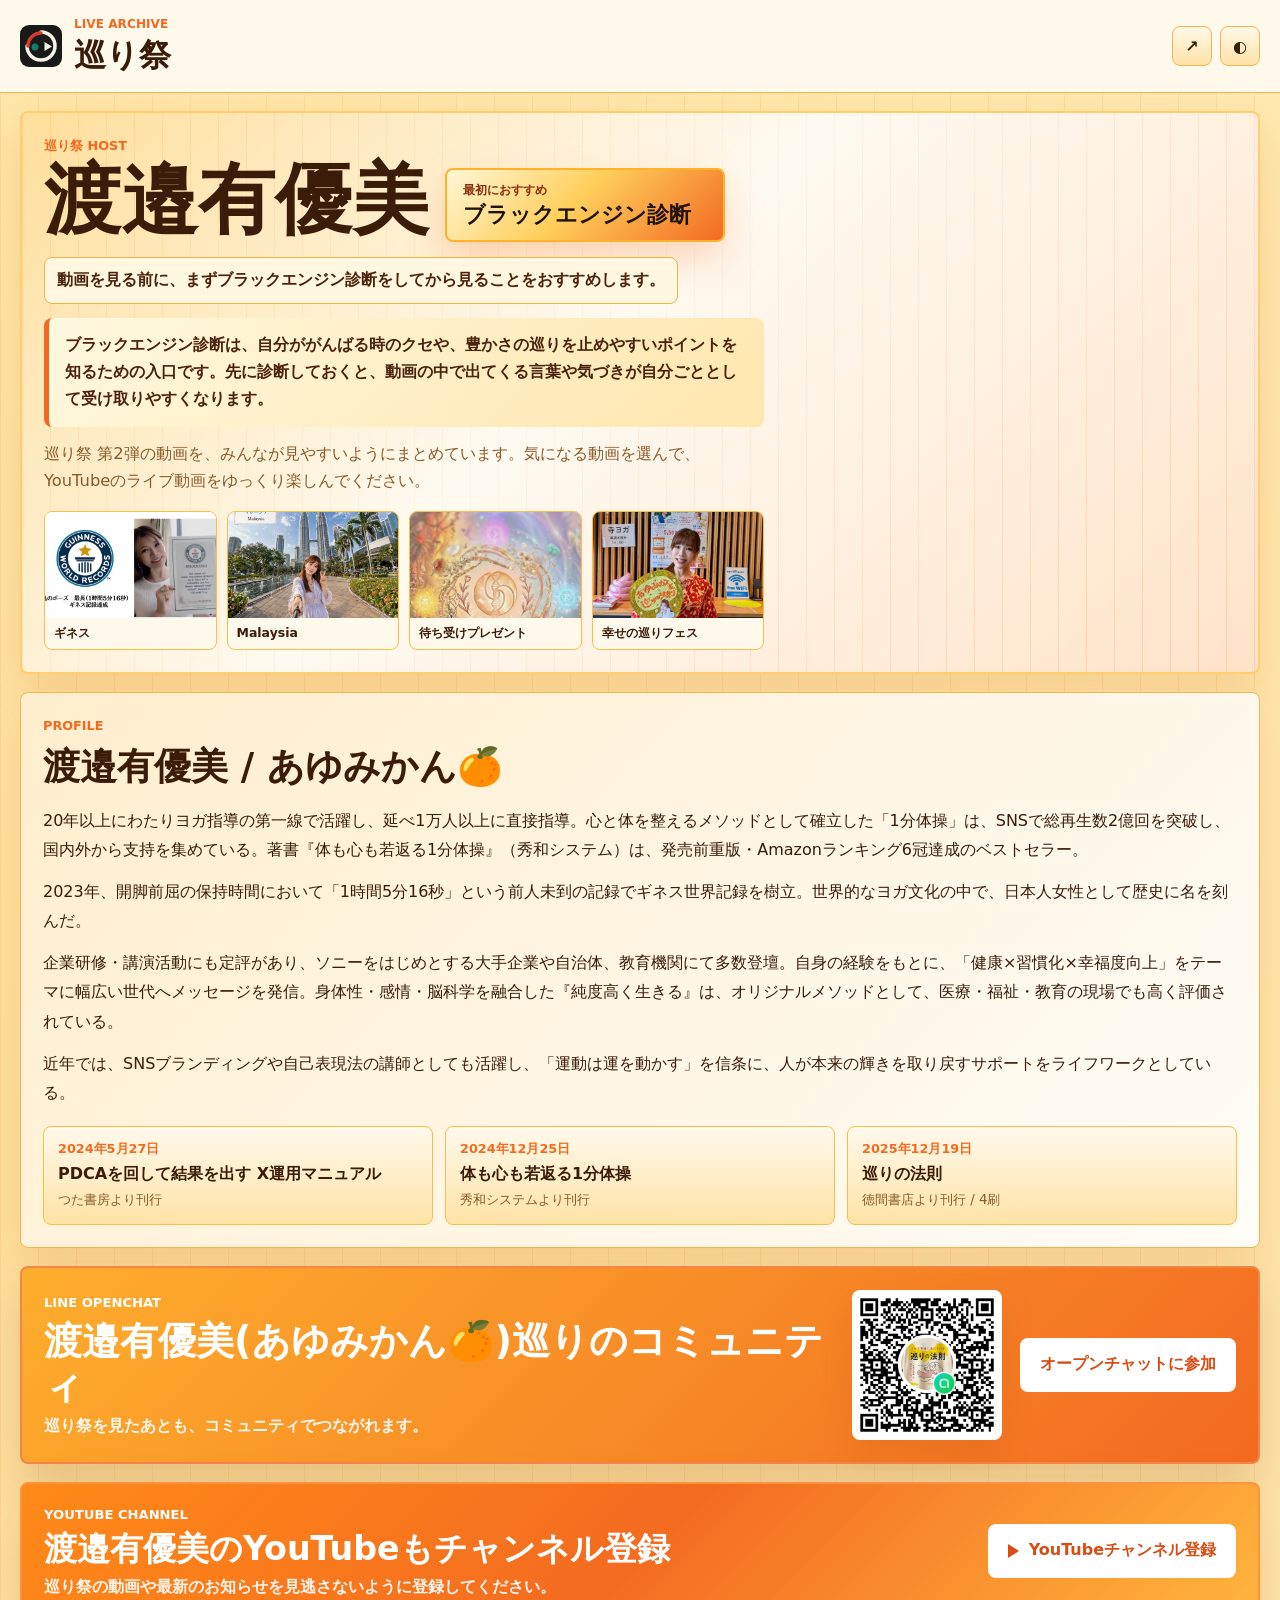
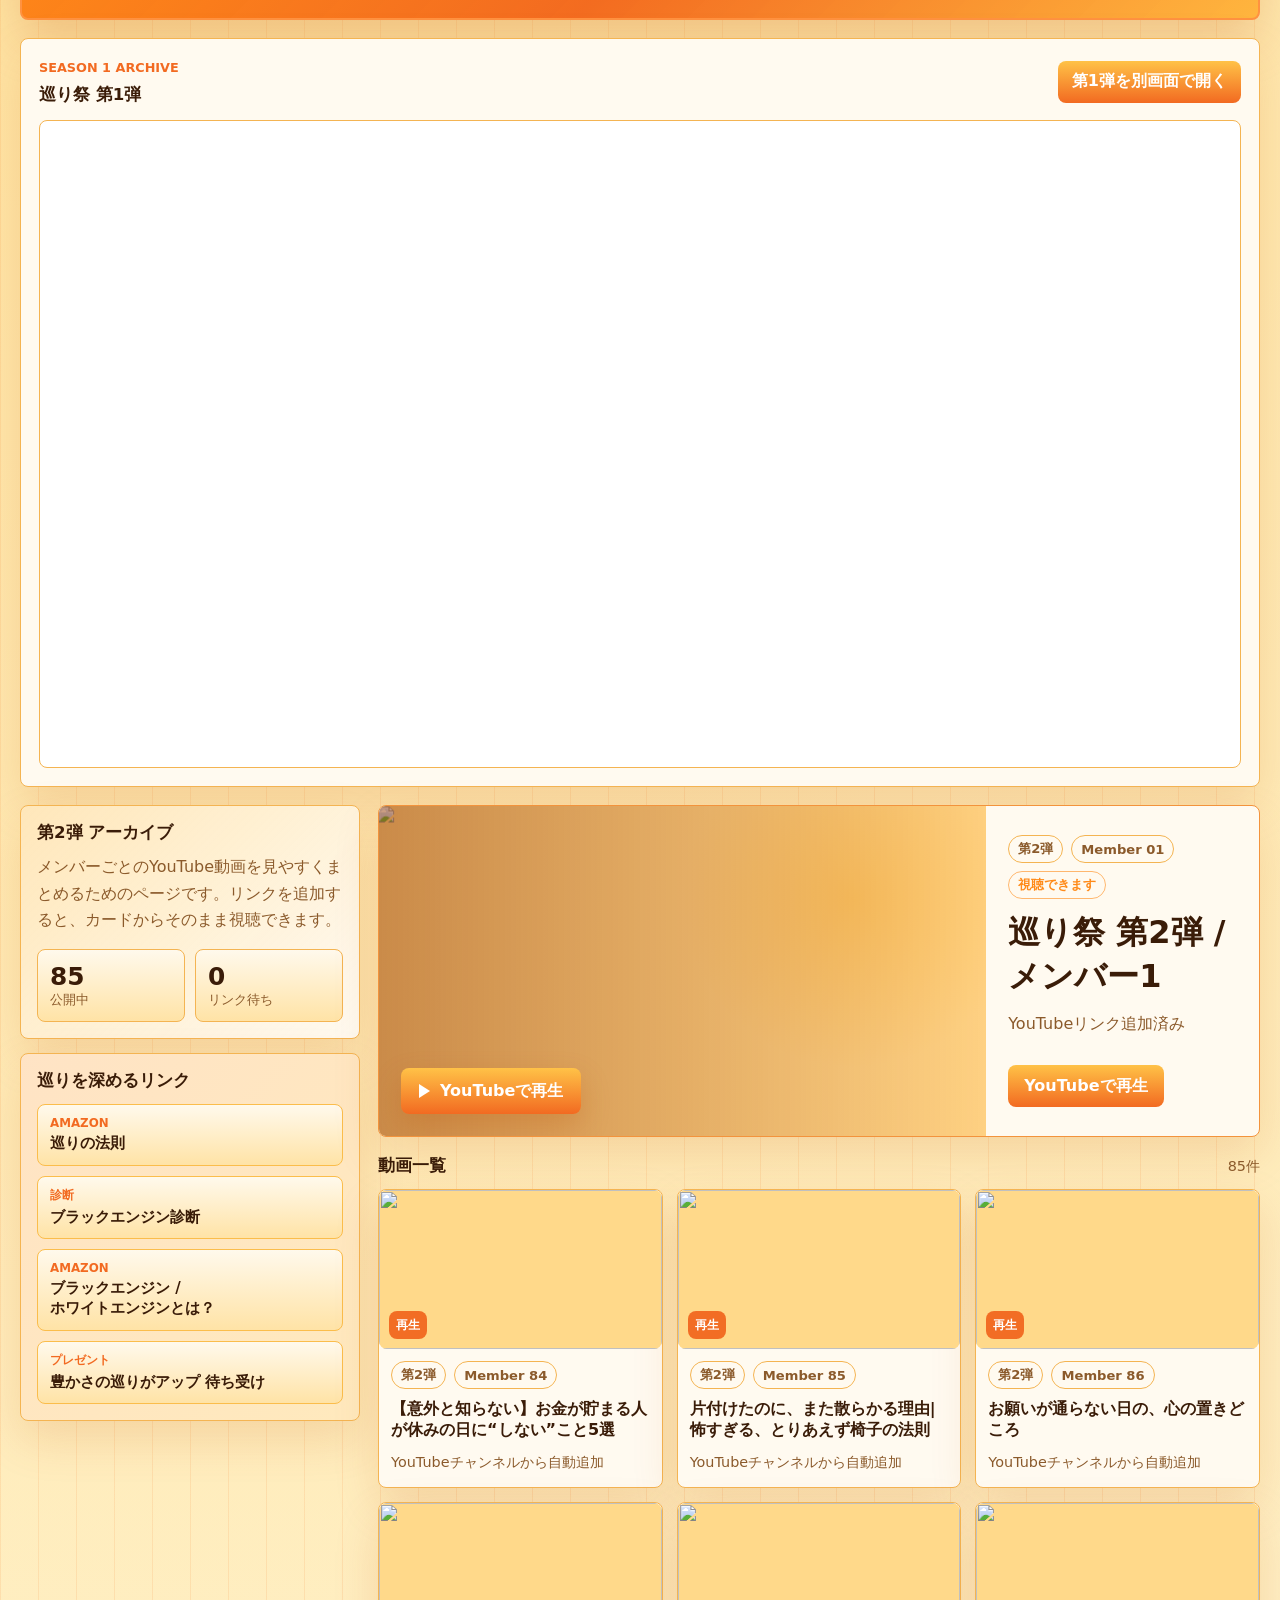
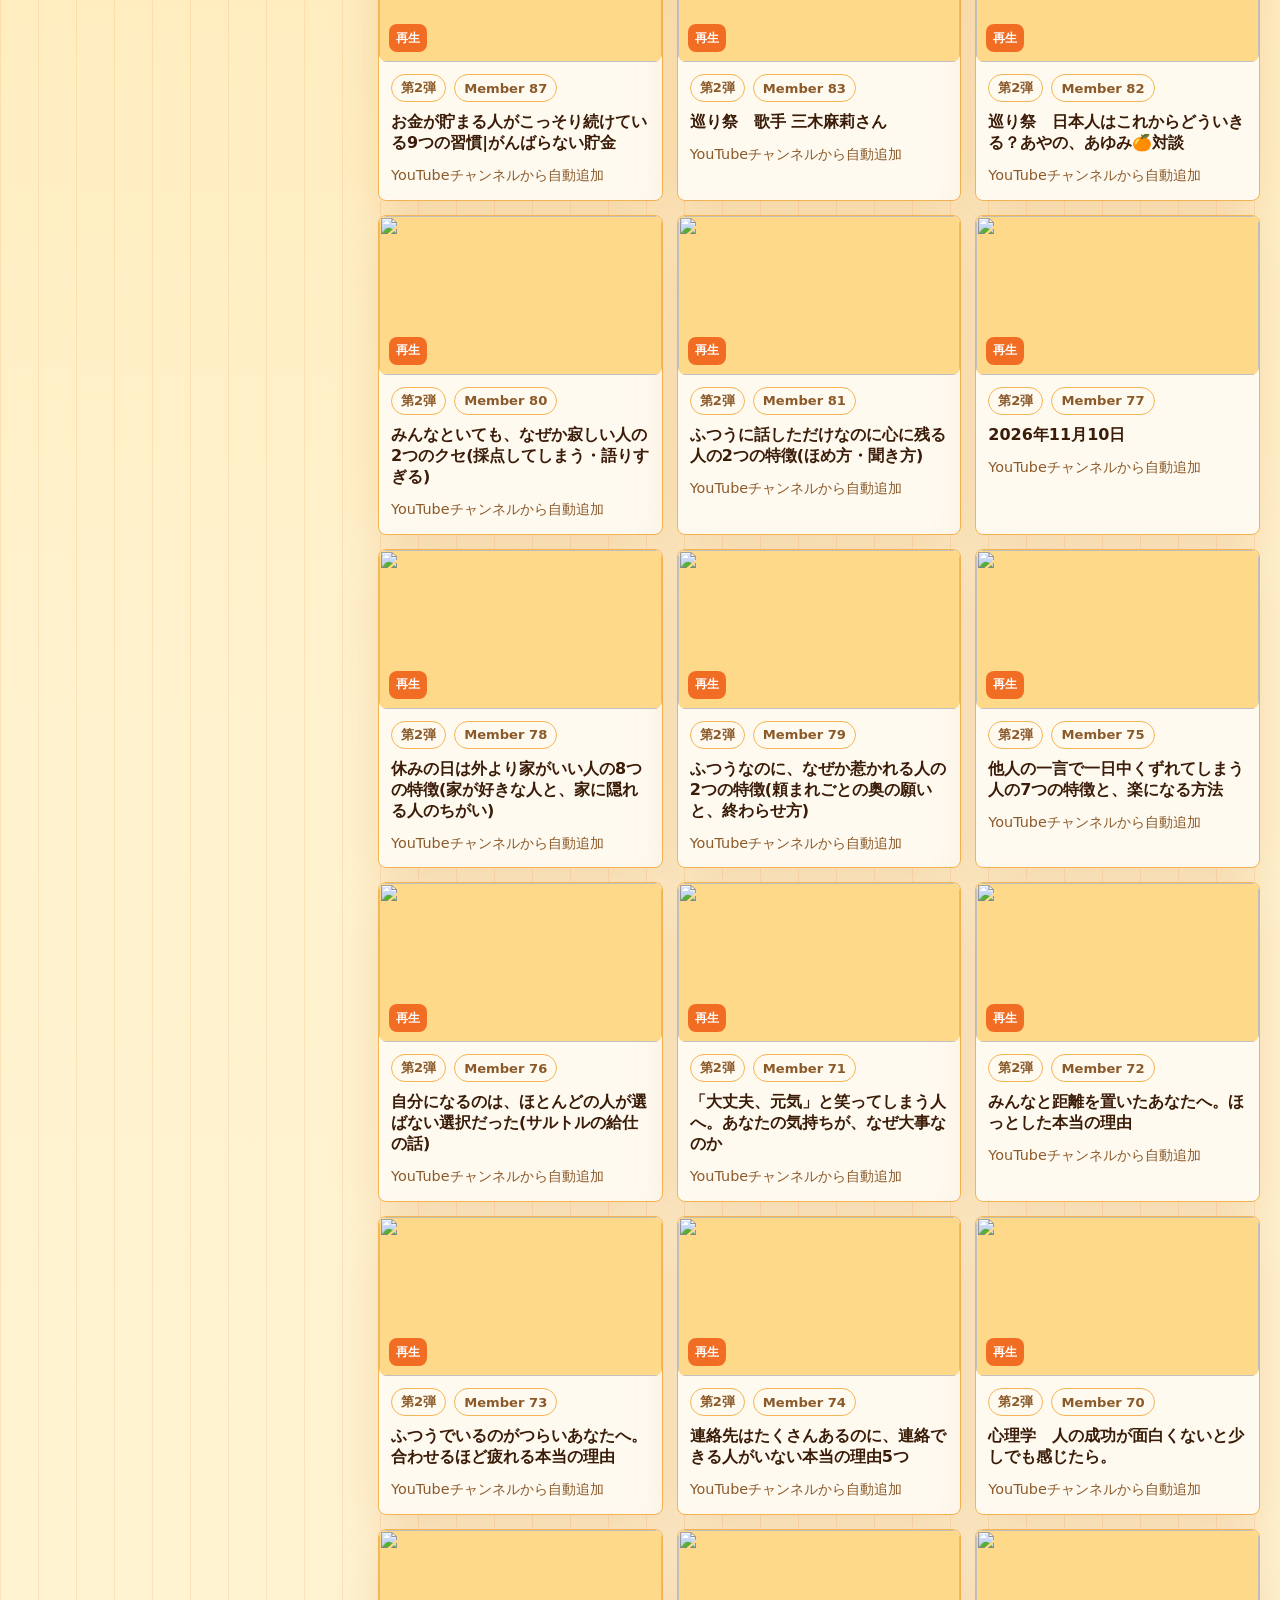
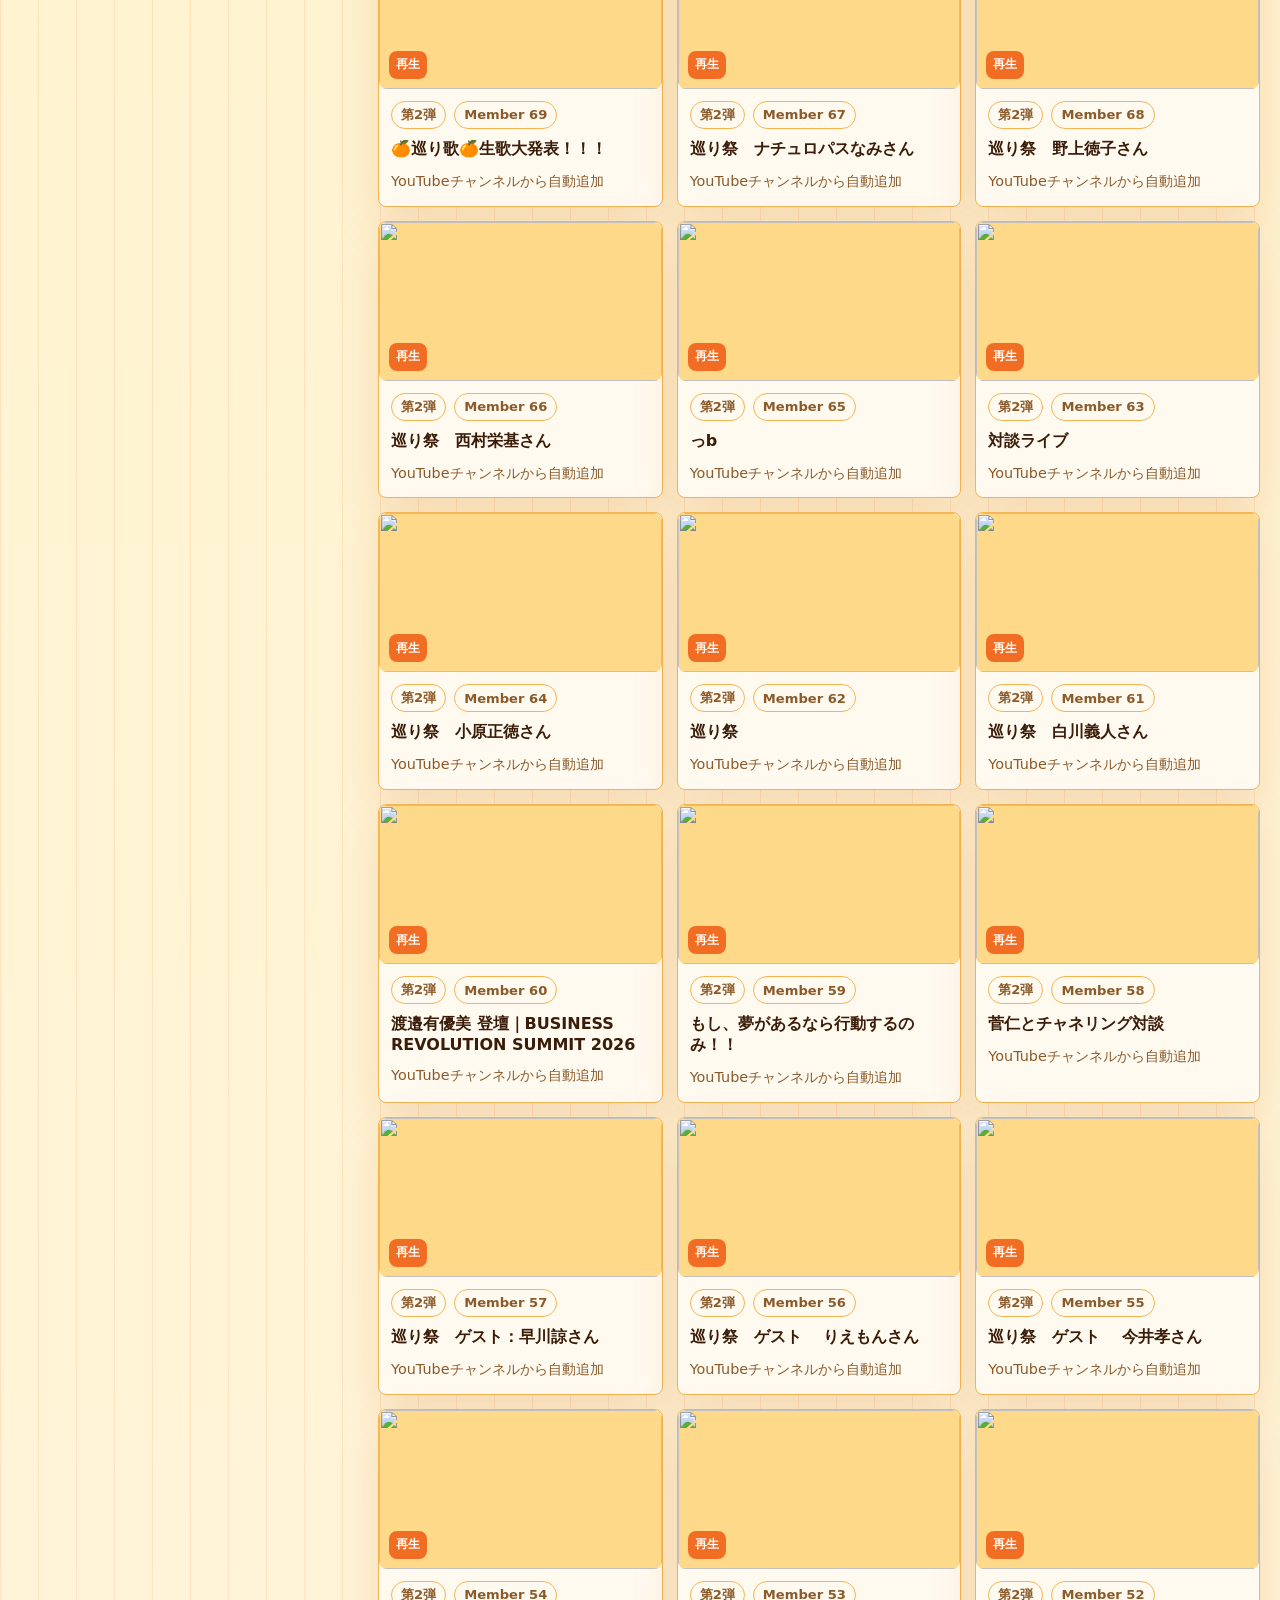
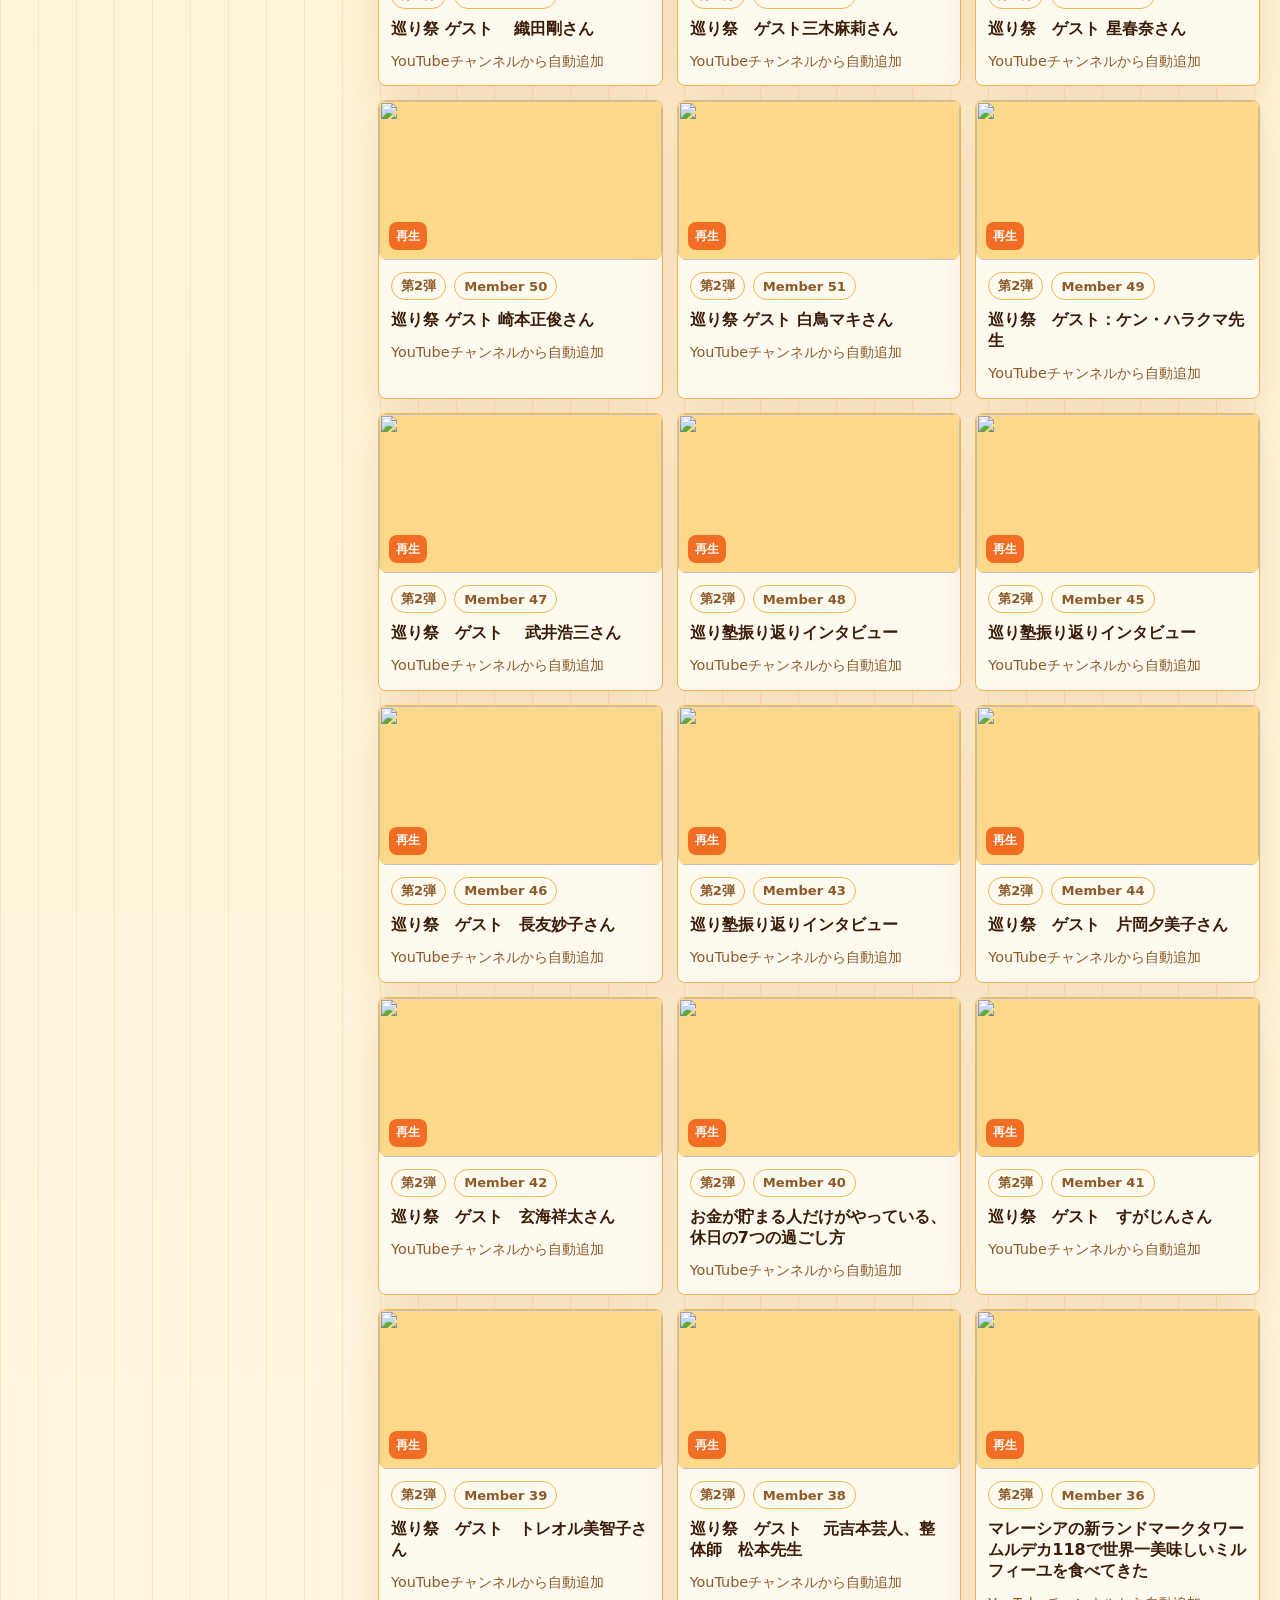
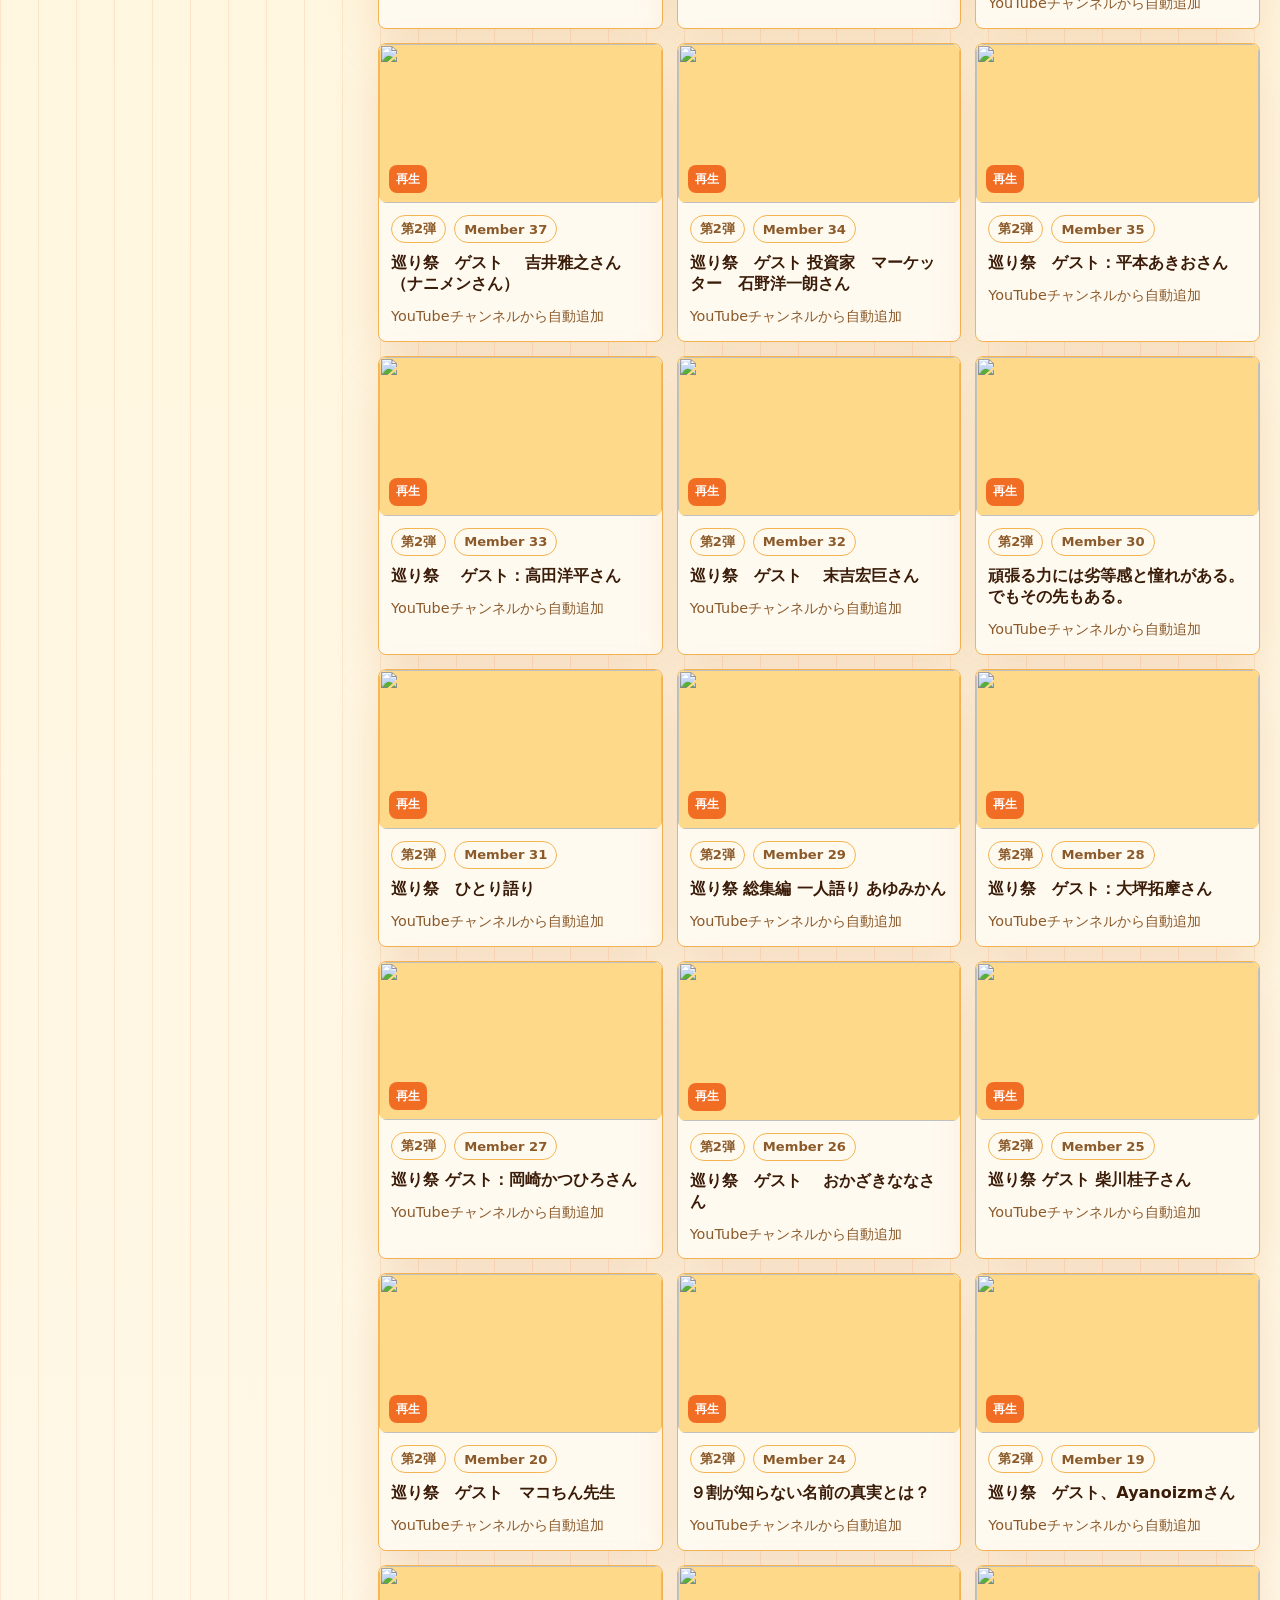
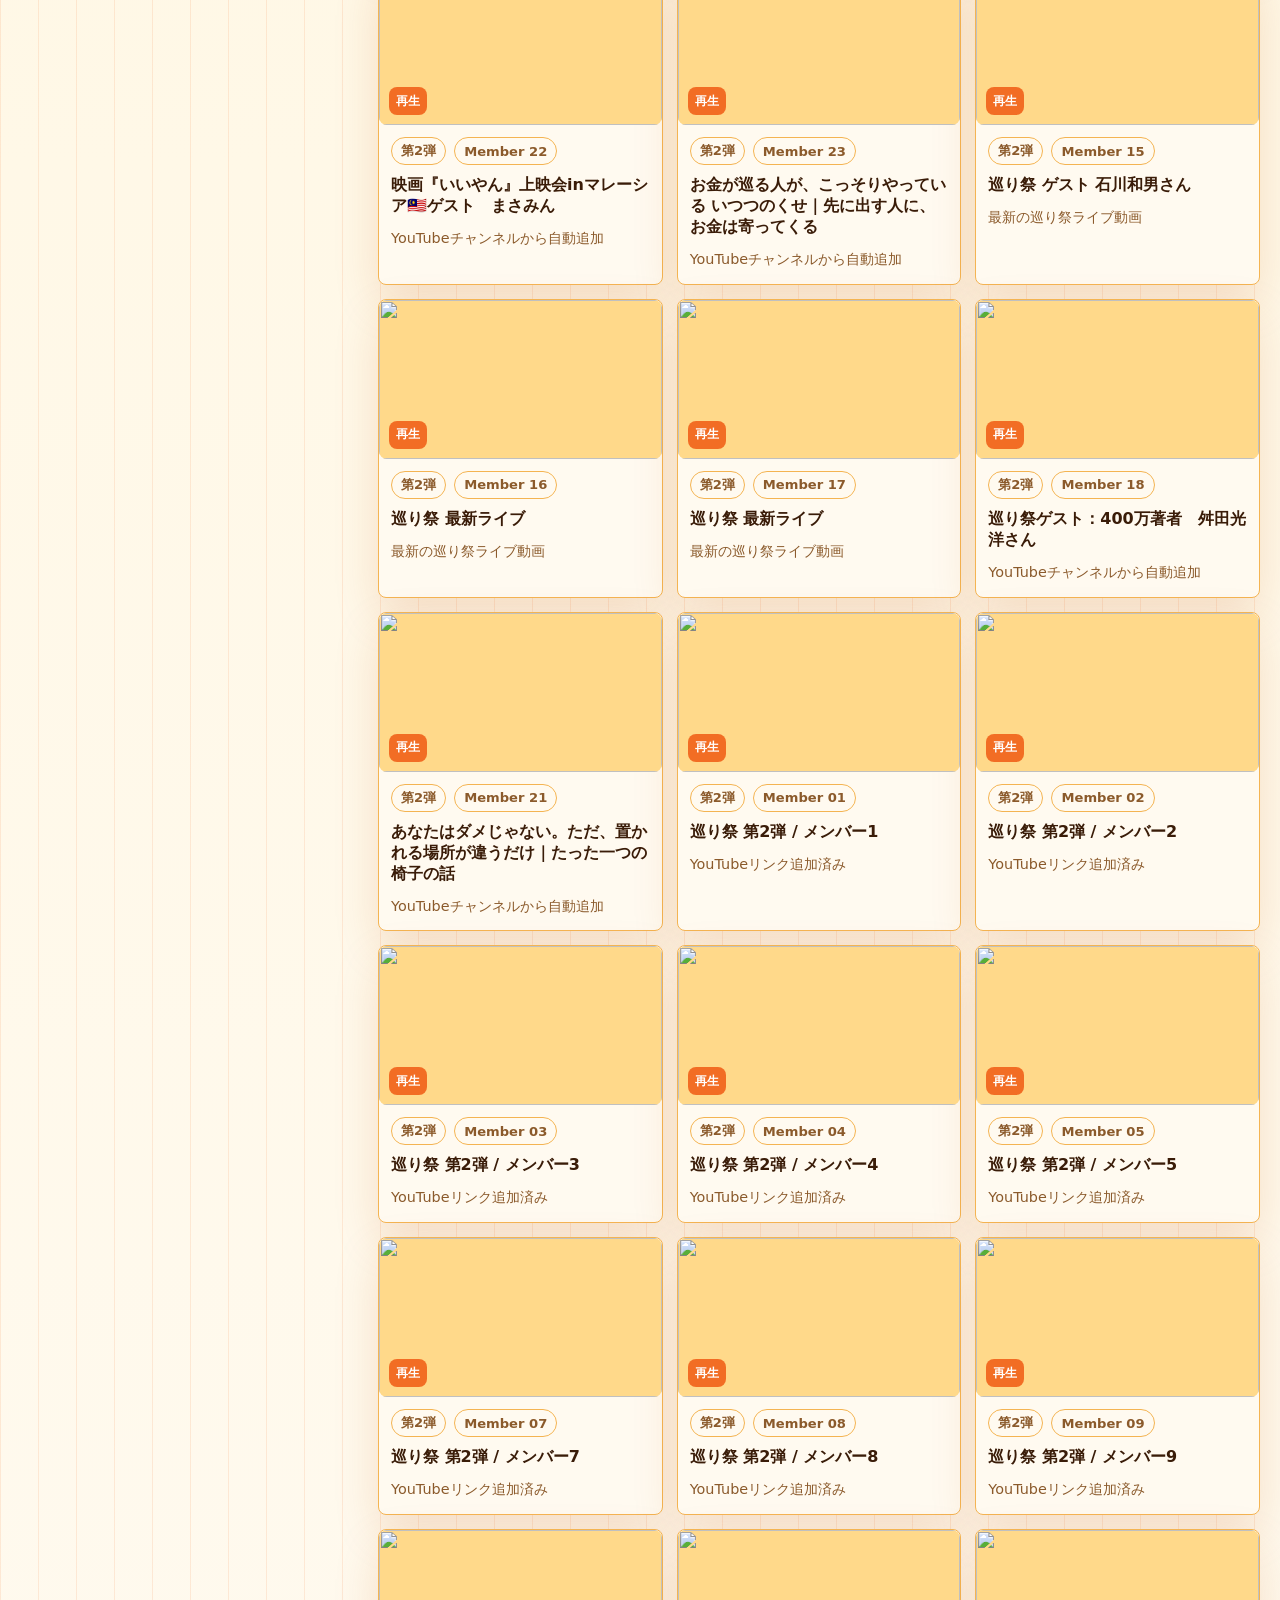
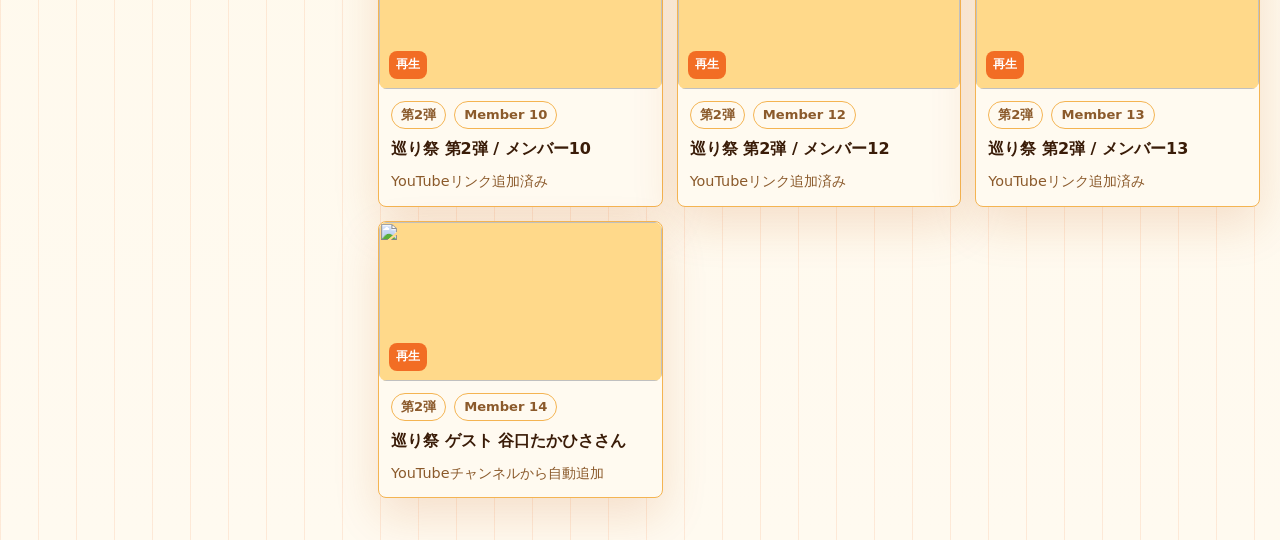
==== eguri-matsuri/index.html @ 441e3c0f "Auto add latest YouTube videos" ====
<!doctype html>
<html lang="ja">
  <head>
    <meta charset="utf-8">
    <meta name="viewport" content="width=device-width, initial-scale=1">
    <title>巡り祭 動画まとめ</title>
    <meta name="description" content="巡り祭 第2弾の動画まとめサイト。渡邉有優美（あゆみかん🍊）のプロフィール、YouTube動画、巡りのコミュニティ、関連リンクを掲載。">
    <meta name="keywords" content="巡り祭,渡邉有優美,あゆみかん,1分体操,巡りの法則,ギネス世界記録,YouTube,ブラックエンジン診断">
    <meta property="og:title" content="巡り祭 動画まとめ">
    <meta property="og:description" content="渡邉有優美（あゆみかん🍊）の巡り祭 第2弾アーカイブ。YouTube動画、プロフィール、コミュニティ案内をまとめています。">
    <meta property="og:type" content="website">
    <meta property="og:image" content="./assets/watanabe-malaysia.jpg">
    <link rel="stylesheet" href="./styles.css">
    <script type="application/ld+json">
      {
        "@context": "https://schema.org",
        "@type": "Person",
        "name": "渡邉有優美",
        "alternateName": "あゆみかん🍊",
        "description": "20年以上にわたりヨガ指導の第一線で活躍し、延べ1万人以上に直接指導。1分体操はSNS総再生数2億回を突破。2023年に開脚前屈の保持時間1時間5分16秒でギネス世界記録を樹立。",
        "jobTitle": "ヨガ指導者、講演家、著者、SNSブランディング講師",
        "knowsAbout": ["ヨガ", "1分体操", "健康", "習慣化", "幸福度向上", "SNSブランディング", "自己表現", "巡りの法則"],
        "award": "2023年 開脚前屈の保持時間 1時間5分16秒 ギネス世界記録",
        "sameAs": [
          "https://youtube.com/@333ayumi",
          "https://meguri-fesutibal.hirameki7.site/"
        ],
        "worksFor": {
          "@type": "Organization",
          "name": "巡り祭"
        },
        "subjectOf": [
          {
            "@type": "Book",
            "name": "体も心も若返る1分体操",
            "publisher": "秀和システム",
            "datePublished": "2024-12-25"
          },
          {
            "@type": "Book",
            "name": "巡りの法則",
            "publisher": "徳間書店",
            "datePublished": "2025-12-19"
          },
          {
            "@type": "Book",
            "name": "PDCAを回して結果を出す X運用マニュアル",
            "datePublished": "2024-05-27"
          }
        ]
      }
    </script>
  </head>
  <body>
    <header class="site-header">
      <div class="brand">
        <img src="./assets/meguri-mark.svg" alt="" width="42" height="42">
        <div>
          <p>Live Archive</p>
          <h1>巡り祭</h1>
        </div>
      </div>
      <nav class="top-actions" aria-label="表示切り替え">
        <button class="icon-button" id="copyShare" title="ページリンクをコピー" aria-label="ページリンクをコピー">
          <span aria-hidden="true">↗</span>
        </button>
        <button class="icon-button" id="themeToggle" title="テーマ切り替え" aria-label="テーマ切り替え">
          <span aria-hidden="true">◐</span>
        </button>
      </nav>
    </header>

    <section class="profile-hero" aria-label="渡邉有優美の自己紹介">
      <div class="profile-copy">
        <p class="profile-kicker">巡り祭 Host</p>
        <div class="profile-title-row">
          <h2>渡邉有優美</h2>
          <a class="engine-diagnosis-badge" href="https://black-engine-diagnostic.vercel.app/?fast=1" target="_blank" rel="noreferrer">
            <span>最初におすすめ</span>
            <strong>ブラックエンジン診断</strong>
          </a>
        </div>
        <p class="diagnosis-note">動画を見る前に、まずブラックエンジン診断をしてから見ることをおすすめします。</p>
        <p class="engine-description">ブラックエンジン診断は、自分ががんばる時のクセや、豊かさの巡りを止めやすいポイントを知るための入口です。先に診断しておくと、動画の中で出てくる言葉や気づきが自分ごととして受け取りやすくなります。</p>
        <p>巡り祭 第2弾の動画を、みんなが見やすいようにまとめています。気になる動画を選んで、YouTubeのライブ動画をゆっくり楽しんでください。</p>
        <div class="proof-strip" aria-label="渡邉有優美の紹介写真">
          <figure>
            <img src="./assets/watanabe-guinness.jpg" alt="ギネスの写真">
            <figcaption>ギネス</figcaption>
          </figure>
          <figure>
            <img src="./assets/watanabe-malaysia.jpg" alt="マレーシアでの写真">
            <figcaption>Malaysia</figcaption>
          </figure>
          <figure>
            <img src="./assets/flowing-life-wallpaper.jpg" alt="豊かさの巡りがアップする待ち受け">
            <figcaption>待ち受けプレゼント</figcaption>
          </figure>
          <figure>
            <img src="./assets/watanabe-meguri-fes.jpg" alt="幸せの巡りフェスでの渡邉有優美">
            <figcaption>幸せの巡りフェス</figcaption>
          </figure>
        </div>
      </div>
    </section>

    <section class="full-profile" aria-label="渡邉有優美プロフィール">
      <div class="section-title">
        <div>
          <p class="profile-kicker">Profile</p>
          <h2>渡邉有優美 / あゆみかん🍊</h2>
        </div>
      </div>
      <div class="profile-body">
        <p>20年以上にわたりヨガ指導の第一線で活躍し、延べ1万人以上に直接指導。心と体を整えるメソッドとして確立した「1分体操」は、SNSで総再生数2億回を突破し、国内外から支持を集めている。著書『体も心も若返る1分体操』（秀和システム）は、発売前重版・Amazonランキング6冠達成のベストセラー。</p>
        <p>2023年、開脚前屈の保持時間において「1時間5分16秒」という前人未到の記録でギネス世界記録を樹立。世界的なヨガ文化の中で、日本人女性として歴史に名を刻んだ。</p>
        <p>企業研修・講演活動にも定評があり、ソニーをはじめとする大手企業や自治体、教育機関にて多数登壇。自身の経験をもとに、「健康×習慣化×幸福度向上」をテーマに幅広い世代へメッセージを発信。身体性・感情・脳科学を融合した『純度高く生きる』は、オリジナルメソッドとして、医療・福祉・教育の現場でも高く評価されている。</p>
        <p>近年では、SNSブランディングや自己表現法の講師としても活躍し、「運動は運を動かす」を信条に、人が本来の輝きを取り戻すサポートをライフワークとしている。</p>
      </div>
      <div class="profile-timeline" aria-label="出版実績">
        <a href="https://www.amazon.co.jp/s?k=PDCA%E3%82%92%E5%9B%9E%E3%81%97%E3%81%A6%E7%B5%90%E6%9E%9C%E3%82%92%E5%87%BA%E3%81%99+X%E9%81%8B%E7%94%A8%E3%83%9E%E3%83%8B%E3%83%A5%E3%82%A2%E3%83%AB+%E6%B8%A1%E9%82%89%E6%9C%89%E5%84%AA%E7%BE%8E" target="_blank" rel="noreferrer">
          <span>2024年5月27日</span>
          <strong>PDCAを回して結果を出す X運用マニュアル</strong>
          <small>つた書房より刊行</small>
        </a>
        <a href="https://www.amazon.co.jp/dp/B0H8R4S9ZK" target="_blank" rel="noreferrer">
          <span>2024年12月25日</span>
          <strong>体も心も若返る1分体操</strong>
          <small>秀和システムより刊行</small>
        </a>
        <a href="https://www.amazon.co.jp/dp/4198661189" target="_blank" rel="noreferrer">
          <span>2025年12月19日</span>
          <strong>巡りの法則</strong>
          <small>徳間書店より刊行 / 4刷</small>
        </a>
      </div>
    </section>

    <section class="openchat-banner" aria-label="LINEオープンチャット">
      <div>
        <p>LINE OpenChat</p>
        <h2>渡邉有優美(あゆみかん🍊)巡りのコミュニティ</h2>
        <span>巡り祭を見たあとも、コミュニティでつながれます。</span>
      </div>
      <img class="openchat-qr" src="./assets/openchat-qr.jpg" alt="オープンチャットQRコード">
      <a href="https://line.me/ti/g2/wnZwQwik_txAOYBACKshrrZoBVPsjI4ro32_vQ?utm_source=invitation&utm_medium=link_copy&utm_campaign=default" target="_blank" rel="noreferrer">オープンチャットに参加</a>
    </section>

    <section class="youtube-subscribe-banner" aria-label="YouTubeチャンネル登録">
      <div>
        <p>YouTube Channel</p>
        <h2>渡邉有優美のYouTubeもチャンネル登録</h2>
        <span>巡り祭の動画や最新のお知らせを見逃さないように登録してください。</span>
      </div>
      <a href="https://youtube.com/@333ayumi?si=G1m2G_67fggicatF" target="_blank" rel="noreferrer">YouTubeチャンネル登録</a>
    </section>

    <section class="season-one-embed" aria-label="巡り祭 第1弾">
      <div class="section-title">
        <div>
          <p class="profile-kicker">Season 1 Archive</p>
          <h2>巡り祭 第1弾</h2>
        </div>
        <a href="https://meguri-fesutibal.hirameki7.site/" target="_blank" rel="noreferrer">第1弾を別画面で開く</a>
      </div>
      <iframe src="https://meguri-fesutibal.hirameki7.site/" title="巡り祭 第1弾アーカイブ" loading="lazy"></iframe>
    </section>

    <main class="layout">
      <aside class="sidebar" aria-label="絞り込み">
        <section class="panel intro-panel">
          <h2>第2弾 アーカイブ</h2>
          <p>メンバーごとのYouTube動画を見やすくまとめるためのページです。リンクを追加すると、カードからそのまま視聴できます。</p>
          <div class="stats">
            <div>
              <strong id="readyCount">0</strong>
              <span>公開中</span>
            </div>
            <div>
              <strong id="comingCount">0</strong>
              <span>リンク待ち</span>
            </div>
          </div>
        </section>

        <section class="panel link-panel">
          <div class="section-title">
            <h2>巡りを深めるリンク</h2>
          </div>
          <div class="resource-list">
            <a href="https://www.amazon.co.jp/dp/4198661189" target="_blank" rel="noreferrer">
              <span>Amazon</span>
              <strong>巡りの法則</strong>
            </a>
            <a href="https://black-engine-diagnostic.vercel.app/?fast=1" target="_blank" rel="noreferrer">
              <span>診断</span>
              <strong>ブラックエンジン診断</strong>
            </a>
            <a href="https://www.amazon.co.jp/dp/B0H8R4S9ZK" target="_blank" rel="noreferrer">
              <span>Amazon</span>
              <strong>ブラックエンジン / ホワイトエンジンとは？</strong>
            </a>
            <a href="https://lin.ee/9bMbqwu" target="_blank" rel="noreferrer">
              <span>プレゼント</span>
              <strong>豊かさの巡りがアップ 待ち受け</strong>
            </a>
          </div>
        </section>

      </aside>

      <section class="content">
        <section class="featured" id="featuredVideo" aria-label="選択中の動画"></section>

        <section>
          <div class="section-title list-title">
            <h2>動画一覧</h2>
            <span id="resultCount"></span>
          </div>
          <div class="video-grid" id="videoGrid"></div>
          <p class="empty" id="emptyState">条件に合う動画がありません。</p>
        </section>
      </section>
    </main>

    <div class="toast" id="toast" role="status" aria-live="polite"></div>
    <script>
window.MEGURI_VIDEOS = [
  {
    "member": "01",
    "name": "メンバー1",
    "series": "第2弾",
    "title": "巡り祭 第2弾 / メンバー1",
    "youtubeUrl": "https://www.youtube.com/live/gPISpXleVFg?si=7Pe4IiBFowVTfngv",
    "note": "YouTubeリンク追加済み",
    "date": "2026-08-03"
  },
  {
    "member": "02",
    "name": "メンバー2",
    "series": "第2弾",
    "title": "巡り祭 第2弾 / メンバー2",
    "youtubeUrl": "https://www.youtube.com/live/yvyXzpPSl7o?si=SObOaAn8EuN2kS2W",
    "note": "YouTubeリンク追加済み",
    "date": "2026-08-03"
  },
  {
    "member": "03",
    "name": "メンバー3",
    "series": "第2弾",
    "title": "巡り祭 第2弾 / メンバー3",
    "youtubeUrl": "https://www.youtube.com/live/HZKSI58nXY8?si=0XiMd4CMGT1iAH_j",
    "note": "YouTubeリンク追加済み",
    "date": "2026-08-03"
  },
  {
    "member": "04",
    "name": "メンバー4",
    "series": "第2弾",
    "title": "巡り祭 第2弾 / メンバー4",
    "youtubeUrl": "https://www.youtube.com/live/JnySfhTkwnI?si=ZdAXNV-USCCqr6Wg",
    "note": "YouTubeリンク追加済み",
    "date": "2026-08-03"
  },
  {
    "member": "05",
    "name": "メンバー5",
    "series": "第2弾",
    "title": "巡り祭 第2弾 / メンバー5",
    "youtubeUrl": "https://www.youtube.com/live/i0ZQM_IrGJk?si=fFHG10_48se95OUp",
    "note": "YouTubeリンク追加済み",
    "date": "2026-08-03"
  },
  {
    "member": "07",
    "name": "メンバー7",
    "series": "第2弾",
    "title": "巡り祭 第2弾 / メンバー7",
    "youtubeUrl": "https://www.youtube.com/live/cX7JRVSCOHI?si=lwys2ex_SI3QfwBH",
    "note": "YouTubeリンク追加済み",
    "date": "2026-08-03"
  },
  {
    "member": "08",
    "name": "メンバー8",
    "series": "第2弾",
    "title": "巡り祭 第2弾 / メンバー8",
    "youtubeUrl": "https://www.youtube.com/live/B0uv-pDRW98?si=vEvH45B3XXZi8z21",
    "note": "YouTubeリンク追加済み",
    "date": "2026-08-03"
  },
  {
    "member": "09",
    "name": "メンバー9",
    "series": "第2弾",
    "title": "巡り祭 第2弾 / メンバー9",
    "youtubeUrl": "https://www.youtube.com/live/HEqFLCCddEE?si=xyDl-8uCM1hCHqI1",
    "note": "YouTubeリンク追加済み",
    "date": "2026-08-03"
  },
  {
    "member": "10",
    "name": "メンバー10",
    "series": "第2弾",
    "title": "巡り祭 第2弾 / メンバー10",
    "youtubeUrl": "https://www.youtube.com/live/j8H3CeftAQg?si=KB6dOyelXnPKLMqn",
    "note": "YouTubeリンク追加済み",
    "date": "2026-08-03"
  },
  {
    "member": "12",
    "name": "メンバー12",
    "series": "第2弾",
    "title": "巡り祭 第2弾 / メンバー12",
    "youtubeUrl": "https://www.youtube.com/live/2Z7PbTWMoUI?si=tgmk3pcpDpYV_e3y",
    "note": "YouTubeリンク追加済み",
    "date": "2026-08-03"
  },
  {
    "member": "13",
    "name": "メンバー13",
    "series": "第2弾",
    "title": "巡り祭 第2弾 / メンバー13",
    "youtubeUrl": "https://www.youtube.com/live/uE_Mq3w27q8?si=Fu4ki3LivpW0MCgX",
    "note": "YouTubeリンク追加済み",
    "date": "2026-08-03"
  },
  {
    "member": "14",
    "name": "メンバー14",
    "series": "第2弾",
    "title": "巡り祭     ゲスト  谷口たかひささん",
    "youtubeUrl": "https://www.youtube.com/watch?v=16OJpsH1TUg",
    "note": "YouTubeチャンネルから自動追加",
    "date": "2026-07-29"
  },
  {
    "member": "15",
    "name": "メンバー15",
    "series": "第2弾",
    "title": "巡り祭 ゲスト 石川和男さん",
    "youtubeUrl": "https://www.youtube.com/live/0QrCquyVqLo?si=R5ZVvOPqjybob84A",
    "note": "最新の巡り祭ライブ動画",
    "date": "2026-08-06"
  },
  {
    "member": "16",
    "name": "メンバー16",
    "series": "第2弾",
    "title": "巡り祭 最新ライブ",
    "youtubeUrl": "https://www.youtube.com/live/-3ifv_6mg7g?si=btVT892yG4ZPzNNR",
    "note": "最新の巡り祭ライブ動画",
    "date": "2026-08-06"
  },
  {
    "member": "17",
    "name": "メンバー17",
    "series": "第2弾",
    "title": "巡り祭 最新ライブ",
    "youtubeUrl": "https://www.youtube.com/live/yLKTDTQPPmg?si=4km5NoYGZYyiQ6SA",
    "note": "最新の巡り祭ライブ動画",
    "date": "2026-08-06"
  },
  {
    "member": "18",
    "name": "メンバー18",
    "series": "第2弾",
    "title": "巡り祭ゲスト：400万著者　舛田光洋さん",
    "youtubeUrl": "https://www.youtube.com/watch?v=6m2qltGVI3Y",
    "note": "YouTubeチャンネルから自動追加",
    "date": "2026-08-06"
  },
  {
    "member": "19",
    "name": "メンバー19",
    "series": "第2弾",
    "title": "巡り祭　ゲスト、Ayanoizmさん",
    "youtubeUrl": "https://www.youtube.com/watch?v=PuR_d0FDPiI",
    "note": "YouTubeチャンネルから自動追加",
    "date": "2026-08-07"
  },
  {
    "member": "20",
    "name": "メンバー20",
    "series": "第2弾",
    "title": "巡り祭　ゲスト　マコちん先生",
    "youtubeUrl": "https://www.youtube.com/watch?v=f5qr4NAydhY",
    "note": "YouTubeチャンネルから自動追加",
    "date": "2026-08-08"
  },
  {
    "member": "21",
    "name": "メンバー21",
    "series": "第2弾",
    "title": "あなたはダメじゃない。ただ、置かれる場所が違うだけ｜たった一つの椅子の話",
    "youtubeUrl": "https://www.youtube.com/watch?v=estISG7Pu7g",
    "note": "YouTubeチャンネルから自動追加",
    "date": "2026-08-06"
  },
  {
    "member": "22",
    "name": "メンバー22",
    "series": "第2弾",
    "title": "映画『いいやん』上映会inマレーシア🇲🇾ゲスト　まさみん",
    "youtubeUrl": "https://www.youtube.com/watch?v=HQD3skQwFpQ",
    "note": "YouTubeチャンネルから自動追加",
    "date": "2026-08-07"
  },
  {
    "member": "23",
    "name": "メンバー23",
    "series": "第2弾",
    "title": "お金が巡る人が、こっそりやっている いつつのくせ｜先に出す人に、お金は寄ってくる",
    "youtubeUrl": "https://www.youtube.com/watch?v=1NKX0T9pjWE",
    "note": "YouTubeチャンネルから自動追加",
    "date": "2026-08-07"
  },
  {
    "member": "24",
    "name": "メンバー24",
    "series": "第2弾",
    "title": "９割が知らない名前の真実とは？",
    "youtubeUrl": "https://www.youtube.com/watch?v=QIa00UzNCMI",
    "note": "YouTubeチャンネルから自動追加",
    "date": "2026-08-08"
  },
  {
    "member": "25",
    "name": "メンバー25",
    "series": "第2弾",
    "title": "巡り祭 ゲスト  柴川桂子さん",
    "youtubeUrl": "https://www.youtube.com/watch?v=-Q9R4pdC_sc",
    "note": "YouTubeチャンネルから自動追加",
    "date": "2026-08-09"
  },
  {
    "member": "26",
    "name": "メンバー26",
    "series": "第2弾",
    "title": "巡り祭　ゲスト　 おかざきななさん",
    "youtubeUrl": "https://www.youtube.com/watch?v=2chf-S9mBRA",
    "note": "YouTubeチャンネルから自動追加",
    "date": "2026-08-10"
  },
  {
    "member": "27",
    "name": "メンバー27",
    "series": "第2弾",
    "title": "巡り祭 ゲスト：岡崎かつひろさん",
    "youtubeUrl": "https://www.youtube.com/watch?v=JHrGCVEK2jM",
    "note": "YouTubeチャンネルから自動追加",
    "date": "2026-08-11"
  },
  {
    "member": "28",
    "name": "メンバー28",
    "series": "第2弾",
    "title": "巡り祭　ゲスト：大坪拓摩さん",
    "youtubeUrl": "https://www.youtube.com/watch?v=kruSn6_WMWw",
    "note": "YouTubeチャンネルから自動追加",
    "date": "2026-08-12"
  },
  {
    "member": "29",
    "name": "メンバー29",
    "series": "第2弾",
    "title": "巡り祭 総集編 一人語り あゆみかん",
    "youtubeUrl": "https://www.youtube.com/watch?v=62-1qnATlNQ",
    "note": "YouTubeチャンネルから自動追加",
    "date": "2026-08-13"
  },
  {
    "member": "30",
    "name": "メンバー30",
    "series": "第2弾",
    "title": "頑張る力には劣等感と憧れがある。でもその先もある。",
    "youtubeUrl": "https://www.youtube.com/watch?v=8VBXILC2fRo",
    "note": "YouTubeチャンネルから自動追加",
    "date": "2026-08-14"
  },
  {
    "member": "31",
    "name": "メンバー31",
    "series": "第2弾",
    "title": "巡り祭　ひとり語り",
    "youtubeUrl": "https://www.youtube.com/watch?v=6Mb0GTXm2wc",
    "note": "YouTubeチャンネルから自動追加",
    "date": "2026-08-14"
  },
  {
    "member": "32",
    "name": "メンバー32",
    "series": "第2弾",
    "title": "巡り祭　ゲスト 　末吉宏巨さん",
    "youtubeUrl": "https://www.youtube.com/watch?v=Y3erTvE4mgA",
    "note": "YouTubeチャンネルから自動追加",
    "date": "2026-08-15"
  },
  {
    "member": "33",
    "name": "メンバー33",
    "series": "第2弾",
    "title": "巡り祭 　ゲスト：高田洋平さん",
    "youtubeUrl": "https://www.youtube.com/watch?v=w6A9vlv3JbM",
    "note": "YouTubeチャンネルから自動追加",
    "date": "2026-08-16"
  },
  {
    "member": "34",
    "name": "メンバー34",
    "series": "第2弾",
    "title": "巡り祭　ゲスト 投資家　マーケッター　石野洋一朗さん　",
    "youtubeUrl": "https://www.youtube.com/watch?v=kD5ArGCR_wk",
    "note": "YouTubeチャンネルから自動追加",
    "date": "2026-08-17"
  },
  {
    "member": "35",
    "name": "メンバー35",
    "series": "第2弾",
    "title": "巡り祭　ゲスト：平本あきおさん",
    "youtubeUrl": "https://www.youtube.com/watch?v=lwO-TMfkkFw",
    "note": "YouTubeチャンネルから自動追加",
    "date": "2026-08-17"
  },
  {
    "member": "36",
    "name": "メンバー36",
    "series": "第2弾",
    "title": "マレーシアの新ランドマークタワー　ムルデカ118で世界一美味しいミルフィーユを食べてきた",
    "youtubeUrl": "https://www.youtube.com/watch?v=ypLukvfWLrw",
    "note": "YouTubeチャンネルから自動追加",
    "date": "2026-08-18"
  },
  {
    "member": "37",
    "name": "メンバー37",
    "series": "第2弾",
    "title": "巡り祭　ゲスト 　吉井雅之さん（ナニメンさん）",
    "youtubeUrl": "https://www.youtube.com/watch?v=fHowtn9FTAA",
    "note": "YouTubeチャンネルから自動追加",
    "date": "2026-08-18"
  },
  {
    "member": "38",
    "name": "メンバー38",
    "series": "第2弾",
    "title": "巡り祭　ゲスト　 元吉本芸人、整体師　松本先生",
    "youtubeUrl": "https://www.youtube.com/watch?v=Zd8yCb1wUVk",
    "note": "YouTubeチャンネルから自動追加",
    "date": "2026-08-19"
  },
  {
    "member": "39",
    "name": "メンバー39",
    "series": "第2弾",
    "title": "巡り祭　ゲスト　トレオル美智子さん",
    "youtubeUrl": "https://www.youtube.com/watch?v=aXM60l4KAQc",
    "note": "YouTubeチャンネルから自動追加",
    "date": "2026-08-20"
  },
  {
    "member": "40",
    "name": "メンバー40",
    "series": "第2弾",
    "title": "お金が貯まる人だけがやっている、休日の7つの過ごし方",
    "youtubeUrl": "https://www.youtube.com/watch?v=3iGgM6xcrfw",
    "note": "YouTubeチャンネルから自動追加",
    "date": "2026-08-22"
  },
  {
    "member": "41",
    "name": "メンバー41",
    "series": "第2弾",
    "title": "巡り祭　ゲスト　すがじんさん",
    "youtubeUrl": "https://www.youtube.com/watch?v=dj7YB7lPfSI",
    "note": "YouTubeチャンネルから自動追加",
    "date": "2026-08-22"
  },
  {
    "member": "42",
    "name": "メンバー42",
    "series": "第2弾",
    "title": "巡り祭　ゲスト　玄海祥太さん",
    "youtubeUrl": "https://www.youtube.com/watch?v=_qhf4t1U5i4",
    "note": "YouTubeチャンネルから自動追加",
    "date": "2026-08-23"
  },
  {
    "member": "43",
    "name": "メンバー43",
    "series": "第2弾",
    "title": "巡り塾振り返りインタビュー",
    "youtubeUrl": "https://www.youtube.com/watch?v=UuqDLTmsiZ0",
    "note": "YouTubeチャンネルから自動追加",
    "date": "2026-08-24"
  },
  {
    "member": "44",
    "name": "メンバー44",
    "series": "第2弾",
    "title": "巡り祭　ゲスト　片岡夕美子さん",
    "youtubeUrl": "https://www.youtube.com/watch?v=aLPdPP3TSOw",
    "note": "YouTubeチャンネルから自動追加",
    "date": "2026-08-24"
  },
  {
    "member": "45",
    "name": "メンバー45",
    "series": "第2弾",
    "title": "巡り塾振り返りインタビュー　",
    "youtubeUrl": "https://www.youtube.com/watch?v=ESMhYvUPIio",
    "note": "YouTubeチャンネルから自動追加",
    "date": "2026-08-25"
  },
  {
    "member": "46",
    "name": "メンバー46",
    "series": "第2弾",
    "title": "巡り祭　ゲスト　長友妙子さん",
    "youtubeUrl": "https://www.youtube.com/watch?v=KmtrzdVBxok",
    "note": "YouTubeチャンネルから自動追加",
    "date": "2026-08-25"
  },
  {
    "member": "47",
    "name": "メンバー47",
    "series": "第2弾",
    "title": "巡り祭　ゲスト 　武井浩三さん",
    "youtubeUrl": "https://www.youtube.com/watch?v=avGrGHY-R1o",
    "note": "YouTubeチャンネルから自動追加",
    "date": "2026-08-27"
  },
  {
    "member": "48",
    "name": "メンバー48",
    "series": "第2弾",
    "title": "巡り塾振り返りインタビュー",
    "youtubeUrl": "https://www.youtube.com/watch?v=otPOAjjTKmM",
    "note": "YouTubeチャンネルから自動追加",
    "date": "2026-08-27"
  },
  {
    "member": "49",
    "name": "メンバー49",
    "series": "第2弾",
    "title": "巡り祭　ゲスト：ケン・ハラクマ先生",
    "youtubeUrl": "https://www.youtube.com/watch?v=bsLJPOInDso",
    "note": "YouTubeチャンネルから自動追加",
    "date": "2026-08-28"
  },
  {
    "member": "50",
    "name": "メンバー50",
    "series": "第2弾",
    "title": "巡り祭  ゲスト  崎本正俊さん",
    "youtubeUrl": "https://www.youtube.com/watch?v=xht6ZfeIxdU",
    "note": "YouTubeチャンネルから自動追加",
    "date": "2026-08-29"
  },
  {
    "member": "51",
    "name": "メンバー51",
    "series": "第2弾",
    "title": "巡り祭    ゲスト   白鳥マキさん",
    "youtubeUrl": "https://www.youtube.com/watch?v=4NfKG6xoElE",
    "note": "YouTubeチャンネルから自動追加",
    "date": "2026-08-29"
  },
  {
    "member": "52",
    "name": "メンバー52",
    "series": "第2弾",
    "title": "巡り祭　ゲスト 星春奈さん",
    "youtubeUrl": "https://www.youtube.com/watch?v=bCxEipJ5im0",
    "note": "YouTubeチャンネルから自動追加",
    "date": "2026-08-30"
  },
  {
    "member": "53",
    "name": "メンバー53",
    "series": "第2弾",
    "title": "巡り祭　ゲスト三木麻莉さん",
    "youtubeUrl": "https://www.youtube.com/watch?v=iJ596CWvCH0",
    "note": "YouTubeチャンネルから自動追加",
    "date": "2026-08-31"
  },
  {
    "member": "54",
    "name": "メンバー54",
    "series": "第2弾",
    "title": "巡り祭    ゲスト 　織田剛さん",
    "youtubeUrl": "https://www.youtube.com/watch?v=DEiJf-wFB8M",
    "note": "YouTubeチャンネルから自動追加",
    "date": "2026-09-01"
  },
  {
    "member": "55",
    "name": "メンバー55",
    "series": "第2弾",
    "title": "巡り祭　ゲスト 　今井孝さん",
    "youtubeUrl": "https://www.youtube.com/watch?v=Uc80yePNy8U",
    "note": "YouTubeチャンネルから自動追加",
    "date": "2026-09-02"
  },
  {
    "member": "56",
    "name": "メンバー56",
    "series": "第2弾",
    "title": "巡り祭　ゲスト 　りえもんさん",
    "youtubeUrl": "https://www.youtube.com/watch?v=ptovCs-GR2c",
    "note": "YouTubeチャンネルから自動追加",
    "date": "2026-09-03"
  },
  {
    "member": "57",
    "name": "メンバー57",
    "series": "第2弾",
    "title": "巡り祭　ゲスト：早川諒さん",
    "youtubeUrl": "https://www.youtube.com/watch?v=LyWSCOFuOwY",
    "note": "YouTubeチャンネルから自動追加",
    "date": "2026-09-04"
  },
  {
    "member": "58",
    "name": "メンバー58",
    "series": "第2弾",
    "title": "菅仁とチャネリング対談",
    "youtubeUrl": "https://www.youtube.com/watch?v=TZJ_vzTHXLU",
    "note": "YouTubeチャンネルから自動追加",
    "date": "2026-09-15"
  },
  {
    "member": "59",
    "name": "メンバー59",
    "series": "第2弾",
    "title": "もし、夢があるなら行動するのみ！！",
    "youtubeUrl": "https://www.youtube.com/watch?v=0KnJQv1ZtMo",
    "note": "YouTubeチャンネルから自動追加",
    "date": "2026-09-25"
  },
  {
    "member": "60",
    "name": "メンバー60",
    "series": "第2弾",
    "title": "渡邉有優美 登壇｜BUSINESS REVOLUTION SUMMIT 2026",
    "youtubeUrl": "https://www.youtube.com/watch?v=4woyrMQjdEs",
    "note": "YouTubeチャンネルから自動追加",
    "date": "2026-10-16"
  },
  {
    "member": "61",
    "name": "メンバー61",
    "series": "第2弾",
    "title": "巡り祭　白川義人さん",
    "youtubeUrl": "https://www.youtube.com/watch?v=JSvYM4IQwVw",
    "note": "YouTubeチャンネルから自動追加",
    "date": "2026-10-18"
  },
  {
    "member": "62",
    "name": "メンバー62",
    "series": "第2弾",
    "title": "巡り祭",
    "youtubeUrl": "https://www.youtube.com/watch?v=a0qCcX0g-Rw",
    "note": "YouTubeチャンネルから自動追加",
    "date": "2026-10-19"
  },
  {
    "member": "63",
    "name": "メンバー63",
    "series": "第2弾",
    "title": "対談ライブ",
    "youtubeUrl": "https://www.youtube.com/watch?v=aqyARj0sRhE",
    "note": "YouTubeチャンネルから自動追加",
    "date": "2026-10-20"
  },
  {
    "member": "64",
    "name": "メンバー64",
    "series": "第2弾",
    "title": "巡り祭　小原正徳さん",
    "youtubeUrl": "https://www.youtube.com/watch?v=bY-CpqnttXw",
    "note": "YouTubeチャンネルから自動追加",
    "date": "2026-10-20"
  },
  {
    "member": "65",
    "name": "メンバー65",
    "series": "第2弾",
    "title": "っb",
    "youtubeUrl": "https://www.youtube.com/watch?v=FmUJtXRhq_I",
    "note": "YouTubeチャンネルから自動追加",
    "date": "2026-10-21"
  },
  {
    "member": "66",
    "name": "メンバー66",
    "series": "第2弾",
    "title": "巡り祭　西村栄基さん",
    "youtubeUrl": "https://www.youtube.com/watch?v=McxM37svxpw",
    "note": "YouTubeチャンネルから自動追加",
    "date": "2026-10-22"
  },
  {
    "member": "67",
    "name": "メンバー67",
    "series": "第2弾",
    "title": "巡り祭　ナチュロパスなみさん",
    "youtubeUrl": "https://www.youtube.com/watch?v=CXxpGYb-Kh4",
    "note": "YouTubeチャンネルから自動追加",
    "date": "2026-10-23"
  },
  {
    "member": "68",
    "name": "メンバー68",
    "series": "第2弾",
    "title": "巡り祭　野上徳子さん",
    "youtubeUrl": "https://www.youtube.com/watch?v=_B-CGZqZhXw",
    "note": "YouTubeチャンネルから自動追加",
    "date": "2026-10-23"
  },
  {
    "member": "69",
    "name": "メンバー69",
    "series": "第2弾",
    "title": "🍊巡り歌🍊生歌大発表！！！",
    "youtubeUrl": "https://www.youtube.com/watch?v=DEytHjYUnuY",
    "note": "YouTubeチャンネルから自動追加",
    "date": "2026-11-06"
  },
  {
    "member": "70",
    "name": "メンバー70",
    "series": "第2弾",
    "title": "心理学　人の成功が面白くないと少しでも感じたら。",
    "youtubeUrl": "https://www.youtube.com/watch?v=Xzb4QXpnqnM",
    "note": "YouTubeチャンネルから自動追加",
    "date": "2026-11-07"
  },
  {
    "member": "71",
    "name": "メンバー71",
    "series": "第2弾",
    "title": "「大丈夫、元気」と笑ってしまう人へ。あなたの気持ちが、なぜ大事なのか",
    "youtubeUrl": "https://www.youtube.com/watch?v=Ednq-AbWEdQ",
    "note": "YouTubeチャンネルから自動追加",
    "date": "2026-11-08"
  },
  {
    "member": "72",
    "name": "メンバー72",
    "series": "第2弾",
    "title": "みんなと距離を置いたあなたへ。ほっとした本当の理由",
    "youtubeUrl": "https://www.youtube.com/watch?v=hphjgZEw-xM",
    "note": "YouTubeチャンネルから自動追加",
    "date": "2026-11-08"
  },
  {
    "member": "73",
    "name": "メンバー73",
    "series": "第2弾",
    "title": "ふつうでいるのがつらいあなたへ。合わせるほど疲れる本当の理由",
    "youtubeUrl": "https://www.youtube.com/watch?v=JH7lgyfy84s",
    "note": "YouTubeチャンネルから自動追加",
    "date": "2026-11-08"
  },
  {
    "member": "74",
    "name": "メンバー74",
    "series": "第2弾",
    "title": "連絡先はたくさんあるのに、連絡できる人がいない本当の理由5つ",
    "youtubeUrl": "https://www.youtube.com/watch?v=5zQzSYiaiho",
    "note": "YouTubeチャンネルから自動追加",
    "date": "2026-11-08"
  },
  {
    "member": "75",
    "name": "メンバー75",
    "series": "第2弾",
    "title": "他人の一言で一日中くずれてしまう人の7つの特徴と、楽になる方法",
    "youtubeUrl": "https://www.youtube.com/watch?v=xFXKBPFof5s",
    "note": "YouTubeチャンネルから自動追加",
    "date": "2026-11-09"
  },
  {
    "member": "76",
    "name": "メンバー76",
    "series": "第2弾",
    "title": "自分になるのは、ほとんどの人が選ばない選択だった(サルトルの給仕の話)",
    "youtubeUrl": "https://www.youtube.com/watch?v=rRccDWMHzk0",
    "note": "YouTubeチャンネルから自動追加",
    "date": "2026-11-09"
  },
  {
    "member": "77",
    "name": "メンバー77",
    "series": "第2弾",
    "title": "2026年11月10日",
    "youtubeUrl": "https://www.youtube.com/watch?v=M0VLmeps7lc",
    "note": "YouTubeチャンネルから自動追加",
    "date": "2026-11-10"
  },
  {
    "member": "78",
    "name": "メンバー78",
    "series": "第2弾",
    "title": "休みの日は外より家がいい人の8つの特徴(家が好きな人と、家に隠れる人のちがい)",
    "youtubeUrl": "https://www.youtube.com/watch?v=cQIPKUhPM70",
    "note": "YouTubeチャンネルから自動追加",
    "date": "2026-11-10"
  },
  {
    "member": "79",
    "name": "メンバー79",
    "series": "第2弾",
    "title": "ふつうなのに、なぜか惹かれる人の2つの特徴(頼まれごとの奥の願いと、終わらせ方)",
    "youtubeUrl": "https://www.youtube.com/watch?v=BxbykZgmtOk",
    "note": "YouTubeチャンネルから自動追加",
    "date": "2026-11-10"
  },
  {
    "member": "80",
    "name": "メンバー80",
    "series": "第2弾",
    "title": "みんなといても、なぜか寂しい人の2つのクセ(採点してしまう・語りすぎる)",
    "youtubeUrl": "https://www.youtube.com/watch?v=EP7r6xJMohE",
    "note": "YouTubeチャンネルから自動追加",
    "date": "2026-11-11"
  },
  {
    "member": "81",
    "name": "メンバー81",
    "series": "第2弾",
    "title": "ふつうに話しただけなのに心に残る人の2つの特徴(ほめ方・聞き方)",
    "youtubeUrl": "https://www.youtube.com/watch?v=-T5QaB_j6LE",
    "note": "YouTubeチャンネルから自動追加",
    "date": "2026-11-11"
  },
  {
    "member": "82",
    "name": "メンバー82",
    "series": "第2弾",
    "title": "巡り祭　日本人はこれからどういきる？あやの、あゆみ🍊対談",
    "youtubeUrl": "https://www.youtube.com/watch?v=zAK9AIDa1rY",
    "note": "YouTubeチャンネルから自動追加",
    "date": "2026-11-13"
  },
  {
    "member": "83",
    "name": "メンバー83",
    "series": "第2弾",
    "title": "巡り祭　歌手 三木麻莉さん",
    "youtubeUrl": "https://www.youtube.com/watch?v=wZyT2cyTbkQ",
    "note": "YouTubeチャンネルから自動追加",
    "date": "2026-11-16"
  },
  {
    "member": "84",
    "name": "メンバー84",
    "series": "第2弾",
    "title": "【意外と知らない】お金が貯まる人が休みの日に“しない”こと5選",
    "youtubeUrl": "https://www.youtube.com/watch?v=vm1kl9LgmHE",
    "note": "YouTubeチャンネルから自動追加",
    "date": "2026-11-18"
  },
  {
    "member": "85",
    "name": "メンバー85",
    "series": "第2弾",
    "title": "片付けたのに、また散らかる理由|怖すぎる、とりあえず椅子の法則",
    "youtubeUrl": "https://www.youtube.com/watch?v=5o04puG5zuM",
    "note": "YouTubeチャンネルから自動追加",
    "date": "2026-11-18"
  },
  {
    "member": "86",
    "name": "メンバー86",
    "series": "第2弾",
    "title": "お願いが通らない日の、心の置きどころ",
    "youtubeUrl": "https://www.youtube.com/watch?v=dWmyCAhVYLs",
    "note": "YouTubeチャンネルから自動追加",
    "date": "2026-11-18"
  },
  {
    "member": "87",
    "name": "メンバー87",
    "series": "第2弾",
    "title": "お金が貯まる人がこっそり続けている9つの習慣|がんばらない貯金",
    "youtubeUrl": "https://www.youtube.com/watch?v=-2vcWlBeQBc",
    "note": "YouTubeチャンネルから自動追加",
    "date": "2026-11-18"
  }
];
</script>
    <script>
const videos = window.MEGURI_VIDEOS || [];

const state = {
  series: "all",
  member: "all",
  query: "",
  sort: "newest",
  selectedId: 0
};

const memberFilters = document.querySelector("#memberFilters");
const seriesFilters = document.querySelector("#seriesFilters");
const searchInput = document.querySelector("#searchInput");
const sortSelect = document.querySelector("#sortSelect");
const videoGrid = document.querySelector("#videoGrid");
const featuredVideo = document.querySelector("#featuredVideo");
const resultCount = document.querySelector("#resultCount");
const emptyState = document.querySelector("#emptyState");
const readyCount = document.querySelector("#readyCount");
const comingCount = document.querySelector("#comingCount");
const resetFilters = document.querySelector("#resetFilters");
const themeToggle = document.querySelector("#themeToggle");
const copyShare = document.querySelector("#copyShare");
const toast = document.querySelector("#toast");

function youtubeId(url) {
  if (!url) return "";
  try {
    const parsed = new URL(url);
    if (parsed.hostname.includes("youtu.be")) return parsed.pathname.slice(1);
    if (parsed.searchParams.get("v")) return parsed.searchParams.get("v");
    const live = parsed.pathname.match(/\/live\/([^/]+)/);
    if (live) return live[1];
    const shorts = parsed.pathname.match(/\/shorts\/([^/]+)/);
    if (shorts) return shorts[1];
    const embed = parsed.pathname.match(/\/embed\/([^/]+)/);
    if (embed) return embed[1];
  } catch {
    return "";
  }
  return "";
}

function escapeHtml(value) {
  return String(value || "")
    .replaceAll("&", "&amp;")
    .replaceAll("<", "&lt;")
    .replaceAll(">", "&gt;")
    .replaceAll('"', "&quot;")
    .replaceAll("'", "&#039;");
}

function showToast(message) {
  toast.textContent = message;
  toast.classList.add("show");
  window.clearTimeout(showToast.timer);
  showToast.timer = window.setTimeout(() => toast.classList.remove("show"), 2200);
}

function videoStatus(video) {
  return youtubeId(video.youtubeUrl) ? "\u8996\u8074\u3067\u304d\u307e\u3059" : "\u30ea\u30f3\u30af\u5f85\u3061";
}

function youtubeWatchUrl(video) {
  return video.id ? `https://www.youtube.com/watch?v=${video.id}` : video.youtubeUrl;
}

function decorate(video, index) {
  const id = youtubeId(video.youtubeUrl);
  return {
    ...video,
    id,
    index,
    ready: Boolean(id),
    memberNumber: Number(video.member)
  };
}

function filteredVideos() {
  const query = state.query.trim().toLowerCase();
  const filtered = videos.map(decorate).filter((video) => {
    const seriesMatch = state.series === "all" || video.series === state.series;
    const memberMatch = state.member === "all" || video.member === state.member;
    const queryText = `${video.title} ${video.name} ${video.member} ${video.note} ${video.series}`.toLowerCase();
    return seriesMatch && memberMatch && (!query || queryText.includes(query));
  });

  return filtered.sort((a, b) => {
    if (state.sort === "newest") return String(b.date).localeCompare(String(a.date));
    if (state.sort === "ready") return Number(b.ready) - Number(a.ready) || a.memberNumber - b.memberNumber;
    return a.memberNumber - b.memberNumber;
  });
}

function renderMemberFilters() {
  if (!memberFilters) return;
  const members = [...new Set(videos.map((video) => video.member))].sort((a, b) => Number(a) - Number(b));
  memberFilters.innerHTML = [
    `<button class="${state.member === "all" ? "active" : ""}" data-member="all">\u5168</button>`,
    ...members.map((member) => `<button class="${state.member === member ? "active" : ""}" data-member="${member}">${member}</button>`)
  ].join("");
}

function renderFeatured(video) {
  const selected = video || videos.map(decorate)[0];
  if (!selected) {
    featuredVideo.innerHTML = "";
    return;
  }

  const watchUrl = youtubeWatchUrl(selected);
  const player = selected.ready
    ? `
      <a class="player-preview" href="${escapeHtml(watchUrl)}" target="_blank" rel="noreferrer" aria-label="${escapeHtml(selected.title)}\u3092YouTube\u3067\u518d\u751f">
        <img src="https://img.youtube.com/vi/${selected.id}/hqdefault.jpg" alt="">
        <span class="player-shade"></span>
        <span class="player-play">YouTube\u3067\u518d\u751f</span>
      </a>
    `
    : `<div class="placeholder-art"><div><strong>${escapeHtml(selected.member)}</strong><span>${escapeHtml(selected.series)} / ${escapeHtml(selected.name)}</span></div></div>`;

  const watchLink = selected.ready
    ? `<a class="watch-link" href="${escapeHtml(watchUrl)}" target="_blank" rel="noreferrer">YouTube\u3067\u518d\u751f</a>`
    : `<a class="watch-link" aria-disabled="true">\u30ea\u30f3\u30af\u5f85\u3061</a>`;

  featuredVideo.innerHTML = `
    <div class="featured-inner">
      <div class="player">${player}</div>
      <div class="featured-info">
        <div class="meta-line">
          <span class="pill">${escapeHtml(selected.series)}</span>
          <span class="pill">Member ${escapeHtml(selected.member)}</span>
          <span class="pill ${selected.ready ? "ready" : "waiting"}">${videoStatus(selected)}</span>
        </div>
        <h2>${escapeHtml(selected.title)}</h2>
        <p>${escapeHtml(selected.note || "\u5de1\u308a\u796d\u306e\u30e9\u30a4\u30d6\u52d5\u753b\u3067\u3059\u3002")}</p>
        ${watchLink}
      </div>
    </div>
  `;
}

function renderCards(items) {
  videoGrid.innerHTML = items.map((video) => {
    const thumbnail = video.ready
      ? `<img src="https://img.youtube.com/vi/${video.id}/hqdefault.jpg" alt="">`
      : `<div class="thumb-fallback">${escapeHtml(video.member)}</div>`;

    return `
      <article class="video-card">
        <button class="thumb-button" data-index="${video.index}" aria-label="${escapeHtml(video.title)}\u3092\u9078\u629e">
          ${thumbnail}
          <span class="play-badge">${video.ready ? "\u518d\u751f" : "\u5f85\u3061"}</span>
        </button>
        <div class="card-body">
          <div class="meta-line">
            <span class="pill">${escapeHtml(video.series)}</span>
            <span class="pill">Member ${escapeHtml(video.member)}</span>
          </div>
          <h3>${escapeHtml(video.title)}</h3>
          <p>${escapeHtml(video.note)}</p>
        </div>
      </article>
    `;
  }).join("");
}

function renderStats() {
  const decorated = videos.map(decorate);
  readyCount.textContent = decorated.filter((video) => video.ready).length;
  comingCount.textContent = decorated.filter((video) => !video.ready).length;
}

function render() {
  renderMemberFilters();
  renderStats();

  const items = filteredVideos();
  const selected = items.find((video) => video.index === state.selectedId) || items[0] || videos.map(decorate)[0];
  if (selected) state.selectedId = selected.index;

  resultCount.textContent = `${items.length}\u4ef6`;
  emptyState.classList.toggle("show", items.length === 0);
  renderFeatured(selected);
  renderCards(items);
}

if (seriesFilters) {
  seriesFilters.addEventListener("click", (event) => {
    const button = event.target.closest("button[data-series]");
    if (!button) return;
    state.series = button.dataset.series;
    [...seriesFilters.querySelectorAll("button")].forEach((item) => {
      item.classList.toggle("active", item === button);
    });
    render();
  });
}

if (memberFilters) {
  memberFilters.addEventListener("click", (event) => {
    const button = event.target.closest("button[data-member]");
    if (!button) return;
    state.member = button.dataset.member;
    render();
  });
}

videoGrid.addEventListener("click", (event) => {
  const button = event.target.closest("button[data-index]");
  if (!button) return;
  state.selectedId = Number(button.dataset.index);
  const selected = videos.map(decorate).find((video) => video.index === state.selectedId);
  renderFeatured(selected);
  featuredVideo.scrollIntoView({ behavior: "smooth", block: "start" });
});

if (searchInput) {
  searchInput.addEventListener("input", (event) => {
    state.query = event.target.value;
    render();
  });
}

if (sortSelect) {
  sortSelect.addEventListener("change", (event) => {
    state.sort = event.target.value;
    render();
  });
}

if (resetFilters) {
  resetFilters.addEventListener("click", () => {
    state.series = "all";
    state.member = "all";
    state.query = "";
    if (searchInput) searchInput.value = "";
    if (seriesFilters) {
      [...seriesFilters.querySelectorAll("button")].forEach((button) => {
        button.classList.toggle("active", button.dataset.series === "all");
      });
    }
    render();
  });
}

themeToggle.addEventListener("click", () => {
  document.body.classList.toggle("dark");
});

copyShare.addEventListener("click", async () => {
  try {
    await navigator.clipboard.writeText(location.href);
    showToast("\u30da\u30fc\u30b8\u30ea\u30f3\u30af\u3092\u30b3\u30d4\u30fc\u3057\u307e\u3057\u305f");
  } catch {
    showToast("\u30d6\u30e9\u30a6\u30b6\u306eURL\u3092\u5171\u6709\u3057\u3066\u304f\u3060\u3055\u3044");
  }
});

render();

    </script>
  </body>
</html>
---- eguri-matsuri/styles.css ----
:root {
  color-scheme: light;
  --bg: #fff3d1;
  --surface: #fffaf0;
  --surface-soft: #ffe3a6;
  --ink: #3a1c08;
  --muted: #8b5a2b;
  --line: #f4b452;
  --accent: #f26a21;
  --accent-2: #ff8a18;
  --gold: #f0a51f;
  --citrus: #ffc247;
  --peel: #ff7a16;
  --shadow: 0 18px 46px rgba(191, 88, 15, 0.16);
}

body.dark {
  color-scheme: light;
  --bg: #fff0c2;
  --surface: #fff8e8;
  --surface-soft: #ffd98a;
  --ink: #351806;
  --muted: #83511f;
  --line: #eea640;
  --shadow: 0 16px 42px rgba(191, 88, 15, 0.2);
}

* {
  box-sizing: border-box;
}

body {
  margin: 0;
  min-height: 100vh;
  font-family: ui-sans-serif, system-ui, -apple-system, BlinkMacSystemFont, "Segoe UI", sans-serif;
  background:
    radial-gradient(circle at 18% 10%, rgba(255, 194, 71, 0.34), transparent 26%),
    linear-gradient(90deg, rgba(242, 106, 33, 0.12) 1px, transparent 1px) 0 0 / 38px 38px,
    linear-gradient(180deg, #fff0c2 0%, var(--bg) 42%, #fffaf0 100%);
  color: var(--ink);
}

button,
input,
select {
  font: inherit;
}

button {
  cursor: pointer;
}

.site-header {
  position: sticky;
  top: 0;
  z-index: 10;
  display: flex;
  align-items: center;
  justify-content: space-between;
  gap: 16px;
  padding: 14px max(18px, calc((100vw - 1240px) / 2));
  border-bottom: 1px solid var(--line);
  background: color-mix(in srgb, var(--surface), transparent 5%);
  backdrop-filter: blur(18px);
}

.brand {
  display: flex;
  align-items: center;
  gap: 12px;
  min-width: 0;
}

.brand img {
  flex: 0 0 auto;
}

.brand p,
.brand h1 {
  margin: 0;
}

.brand p {
  color: var(--accent);
  font-size: 0.76rem;
  font-weight: 850;
  text-transform: uppercase;
}

.brand h1 {
  font-size: clamp(1.35rem, 3vw, 2rem);
  letter-spacing: 0;
}

.top-actions {
  display: flex;
  gap: 8px;
}

.icon-button,
.text-button,
.segmented button,
.member-grid button,
.video-card button,
.watch-link {
  border: 0;
  border-radius: 8px;
  font-weight: 780;
}

.icon-button {
  display: grid;
  place-items: center;
  width: 40px;
  height: 40px;
  background: linear-gradient(180deg, #fff8e8, var(--surface-soft));
  color: var(--ink);
  border: 1px solid var(--line);
}

.profile-hero {
  display: grid;
  grid-template-columns: 1fr;
  align-items: center;
  gap: 24px;
  width: min(1240px, calc(100% - 28px));
  margin: 18px auto 0;
  padding: 22px;
  border: 2px solid color-mix(in srgb, var(--citrus), white 22%);
  border-radius: 8px;
  background:
    linear-gradient(135deg, rgba(255, 194, 71, 0.5), rgba(255, 250, 240, 0.72) 45%, rgba(255, 122, 22, 0.18)),
    linear-gradient(90deg, rgba(242, 106, 33, 0.18) 1px, transparent 1px) 0 0 / 28px 28px,
    var(--surface);
  box-shadow: var(--shadow);
}

.profile-copy {
  min-width: 0;
}

.profile-kicker {
  margin: 0 0 6px;
  color: var(--accent);
  font-size: 0.8rem;
  font-weight: 880;
  text-transform: uppercase;
}

.profile-title-row {
  display: flex;
  align-items: center;
  gap: 16px;
  flex-wrap: wrap;
  margin-bottom: 10px;
}

.profile-title-row h2 {
  margin: 0 0 10px;
  font-size: clamp(2.4rem, 6vw, 5.4rem);
  line-height: 0.98;
}

.engine-diagnosis-badge {
  display: grid;
  gap: 3px;
  min-width: min(280px, 100%);
  min-height: 74px;
  align-content: center;
  padding: 12px 16px;
  border-radius: 8px;
  border: 2px solid #ffb12a;
  background:
    linear-gradient(135deg, #fff7d8, #ffcf5b 46%, #f26a21);
  color: var(--ink);
  text-decoration: none;
  box-shadow: 0 18px 38px rgba(242, 106, 33, 0.25);
}

.engine-diagnosis-badge span {
  color: #8b2e0d;
  font-size: 0.78rem;
  font-weight: 900;
  text-transform: uppercase;
}

.engine-diagnosis-badge strong {
  color: #1f1209;
  font-size: clamp(1.05rem, 2vw, 1.35rem);
  line-height: 1.2;
}

.diagnosis-note {
  display: inline-flex;
  width: fit-content;
  max-width: 100%;
  margin: 0 0 12px;
  padding: 9px 12px;
  border-radius: 8px;
  border: 1px solid #f2b14a;
  background: #fff7df;
  color: #4b220d;
  font-weight: 820;
}

.engine-description {
  max-width: 820px;
  margin: 0 0 14px;
  padding: 14px 16px;
  border-left: 5px solid var(--accent);
  border-radius: 8px;
  background: linear-gradient(135deg, #fff8df, #ffe6ad);
  color: #4b220d;
  font-weight: 720;
}

.profile-copy p:not(.profile-kicker) {
  max-width: 720px;
  margin-bottom: 14px;
  font-size: 1.02rem;
}

.proof-strip {
  display: grid;
  grid-template-columns: repeat(4, minmax(0, 1fr));
  gap: 10px;
  margin-top: 16px;
  max-width: 720px;
}

.proof-strip figure {
  margin: 0;
  overflow: hidden;
  border: 1px solid color-mix(in srgb, var(--citrus), var(--line) 30%);
  border-radius: 8px;
  background: #fff9ec;
}

.proof-strip img {
  display: block;
  width: 100%;
  aspect-ratio: 16 / 10;
  object-fit: cover;
}

.proof-strip figcaption {
  padding: 7px 9px;
  color: var(--ink);
  font-size: 0.78rem;
  font-weight: 840;
}

.full-profile {
  width: min(1240px, calc(100% - 28px));
  margin: 18px auto 0;
  padding: 22px;
  border: 1px solid var(--line);
  border-radius: 8px;
  background:
    linear-gradient(135deg, rgba(255, 183, 46, 0.18), rgba(255, 253, 248, 0.92)),
    var(--surface);
  box-shadow: var(--shadow);
}

.full-profile .section-title {
  align-items: flex-start;
  margin-bottom: 14px;
}

.full-profile h2 {
  margin: 3px 0 0;
  font-size: clamp(1.5rem, 3vw, 2.3rem);
}

.profile-body {
  display: grid;
  gap: 12px;
}

.profile-body p {
  margin: 0;
  color: var(--ink);
  line-height: 1.85;
}

.profile-timeline {
  display: grid;
  grid-template-columns: repeat(3, minmax(0, 1fr));
  gap: 12px;
  margin-top: 18px;
}

.profile-timeline a {
  display: grid;
  gap: 5px;
  padding: 14px;
  border: 1px solid color-mix(in srgb, var(--citrus), var(--line) 34%);
  border-radius: 8px;
  background: linear-gradient(180deg, #fff9ec, var(--surface-soft));
  color: inherit;
  text-decoration: none;
  min-width: 0;
  transition: transform 160ms ease, border-color 160ms ease, box-shadow 160ms ease;
}

.profile-timeline a:hover {
  transform: translateY(-1px);
  border-color: var(--accent);
  box-shadow: 0 14px 30px rgba(103, 56, 18, 0.13);
}

.profile-timeline span {
  color: var(--accent);
  font-size: 0.8rem;
  font-weight: 880;
}

.profile-timeline strong {
  color: var(--ink);
  line-height: 1.4;
  overflow-wrap: anywhere;
}

.profile-timeline small {
  color: var(--muted);
  line-height: 1.45;
}

.openchat-banner {
  display: grid;
  grid-template-columns: minmax(0, 1fr) 150px auto;
  align-items: center;
  gap: 18px;
  width: min(1240px, calc(100% - 28px));
  margin: 18px auto 0;
  padding: 22px;
  border: 2px solid color-mix(in srgb, var(--accent), white 18%);
  border-radius: 8px;
  background:
    linear-gradient(135deg, rgba(255, 183, 46, 0.88), rgba(242, 106, 33, 0.92)),
    var(--accent);
  box-shadow: 0 20px 48px rgba(149, 75, 16, 0.24);
  color: white;
}

.openchat-banner p,
.openchat-banner h2,
.openchat-banner span {
  margin: 0;
  color: white;
}

.openchat-banner p {
  font-size: 0.82rem;
  font-weight: 900;
  text-transform: uppercase;
}

.openchat-banner h2 {
  margin-top: 4px;
  font-size: clamp(1.35rem, 3vw, 2.4rem);
  line-height: 1.18;
}

.openchat-banner span {
  display: block;
  margin-top: 8px;
  font-weight: 720;
  opacity: 0.92;
}

.openchat-qr {
  width: 150px;
  aspect-ratio: 1;
  object-fit: cover;
  border: 6px solid white;
  border-radius: 8px;
  background: white;
  box-shadow: 0 14px 30px rgba(191, 88, 15, 0.22);
}

.openchat-banner a {
  display: inline-flex;
  align-items: center;
  justify-content: center;
  min-height: 54px;
  padding: 0 20px;
  border-radius: 8px;
  background: white;
  color: #d94d13;
  text-decoration: none;
  font-weight: 900;
  white-space: nowrap;
}

.youtube-subscribe-banner {
  display: grid;
  grid-template-columns: minmax(0, 1fr) auto;
  align-items: center;
  gap: 18px;
  width: min(1240px, calc(100% - 28px));
  margin: 18px auto 0;
  padding: 20px 22px;
  border: 2px solid color-mix(in srgb, var(--peel), white 18%);
  border-radius: 8px;
  background:
    linear-gradient(135deg, rgba(255, 138, 24, 0.96), rgba(242, 106, 33, 0.9), rgba(255, 194, 71, 0.82)),
    var(--peel);
  box-shadow: 0 20px 48px rgba(191, 88, 15, 0.24);
  color: white;
}

.youtube-subscribe-banner p,
.youtube-subscribe-banner h2,
.youtube-subscribe-banner span {
  margin: 0;
  color: white;
}

.youtube-subscribe-banner p {
  font-size: 0.82rem;
  font-weight: 900;
  text-transform: uppercase;
}

.youtube-subscribe-banner h2 {
  margin-top: 4px;
  font-size: clamp(1.25rem, 2.6vw, 2.1rem);
  line-height: 1.2;
}

.youtube-subscribe-banner span {
  display: block;
  margin-top: 8px;
  font-weight: 720;
  opacity: 0.92;
}

.youtube-subscribe-banner a {
  display: inline-flex;
  align-items: center;
  justify-content: center;
  min-height: 54px;
  padding: 0 20px;
  border-radius: 8px;
  background: white;
  color: #d94d13;
  text-decoration: none;
  font-weight: 900;
  white-space: nowrap;
}

.youtube-subscribe-banner a::before {
  content: "";
  width: 0;
  height: 0;
  margin-right: 10px;
  border-top: 7px solid transparent;
  border-bottom: 7px solid transparent;
  border-left: 11px solid #d94d13;
}

.season-one-embed {
  width: min(1240px, calc(100% - 28px));
  margin: 18px auto 0;
  padding: 18px;
  border: 1px solid var(--line);
  border-radius: 8px;
  background: var(--surface);
  box-shadow: var(--shadow);
}

.season-one-embed .section-title {
  margin-bottom: 14px;
}

.season-one-embed .section-title a {
  display: inline-flex;
  align-items: center;
  justify-content: center;
  min-height: 42px;
  padding: 0 14px;
  border-radius: 8px;
  background: linear-gradient(180deg, var(--citrus), var(--accent));
  color: white;
  text-decoration: none;
  font-weight: 880;
  white-space: nowrap;
}

.season-one-embed iframe {
  display: block;
  width: 100%;
  height: min(680px, 72vh);
  border: 1px solid var(--line);
  border-radius: 8px;
  background: white;
}

.layout {
  display: grid;
  grid-template-columns: 340px minmax(0, 1fr);
  gap: 18px;
  width: min(1240px, calc(100% - 28px));
  margin: 18px auto 42px;
}

.sidebar,
.content {
  display: grid;
  align-content: start;
  gap: 14px;
}

.panel,
.featured,
.video-card,
.toolbar {
  border: 1px solid var(--line);
  border-radius: 8px;
  background: var(--surface);
  box-shadow: var(--shadow);
}

.panel {
  padding: 16px;
  min-width: 0;
}

.intro-panel {
  background:
    linear-gradient(135deg, rgba(255, 183, 46, 0.28), transparent),
    var(--surface);
}

.link-panel {
  background:
    linear-gradient(135deg, rgba(255, 138, 24, 0.2), rgba(255, 194, 71, 0.3)),
    var(--surface);
}

.resource-list {
  display: grid;
  gap: 10px;
  margin-top: 12px;
}

.resource-list a {
  display: grid;
  gap: 3px;
  min-height: 58px;
  padding: 11px 12px;
  border: 1px solid color-mix(in srgb, var(--citrus), var(--line) 34%);
  border-radius: 8px;
  background: linear-gradient(180deg, #fff9ec, var(--surface-soft));
  color: var(--ink);
  text-decoration: none;
  min-width: 0;
  transition: transform 160ms ease, border-color 160ms ease, box-shadow 160ms ease;
}

.resource-list a:hover {
  transform: translateY(-1px);
  border-color: var(--accent);
  box-shadow: 0 14px 30px rgba(103, 56, 18, 0.13);
}

.resource-list span {
  color: var(--accent);
  font-size: 0.74rem;
  font-weight: 880;
  text-transform: uppercase;
}

.resource-list strong {
  font-size: 0.94rem;
  line-height: 1.35;
  overflow-wrap: anywhere;
  word-break: auto-phrase;
}

h2,
p {
  margin-top: 0;
}

h2 {
  margin-bottom: 10px;
  font-size: 1.04rem;
}

p {
  color: var(--muted);
  line-height: 1.65;
  overflow-wrap: anywhere;
}

.stats {
  display: grid;
  grid-template-columns: 1fr 1fr;
  gap: 10px;
  margin-top: 16px;
}

.stats div {
  padding: 12px;
  border: 1px solid var(--line);
  border-radius: 8px;
  background: linear-gradient(180deg, #fff9ec, var(--surface-soft));
  min-width: 0;
}

.stats strong,
.stats span {
  display: block;
}

.stats strong {
  font-size: 1.55rem;
}

.stats span {
  color: var(--muted);
  font-size: 0.82rem;
  overflow-wrap: anywhere;
}

.section-title {
  display: flex;
  align-items: center;
  justify-content: space-between;
  gap: 10px;
}

.section-title h2 {
  margin: 0;
}

.text-button {
  min-height: 32px;
  padding: 0 10px;
  background: transparent;
  color: var(--accent);
}

.segmented,
.member-grid {
  display: grid;
  gap: 8px;
}

.segmented {
  grid-template-columns: 1fr 1fr;
  margin-top: 12px;
}

.segmented button,
.member-grid button {
  min-height: 38px;
  padding: 0 10px;
  border: 1px solid var(--line);
  background: linear-gradient(180deg, #fff9ec, var(--surface-soft));
  color: var(--ink);
  white-space: normal;
  overflow-wrap: anywhere;
}

.segmented button.active,
.member-grid button.active {
  border-color: color-mix(in srgb, var(--accent), #9f420e 8%);
  background: linear-gradient(180deg, var(--citrus), var(--accent));
  color: white;
}

.member-grid {
  grid-template-columns: repeat(4, 1fr);
  margin-top: 12px;
}

.toolbar {
  display: grid;
  grid-template-columns: minmax(0, 1fr) 190px;
  gap: 12px;
  padding: 12px;
}

.search-box {
  display: flex;
  align-items: center;
  gap: 8px;
  min-width: 0;
  padding: 0 12px;
  border: 1px solid var(--line);
  border-radius: 8px;
  background: #fff9ec;
}

.search-box span {
  color: var(--muted);
  font-size: 1.2rem;
}

input,
select {
  width: 100%;
  min-height: 42px;
  border: 1px solid var(--line);
  border-radius: 8px;
  background: #fff9ec;
  color: var(--ink);
  padding: 0 12px;
  outline: none;
}

.search-box input {
  border: 0;
  background: transparent;
  padding: 0;
}

input:focus,
select:focus,
.search-box:focus-within {
  border-color: var(--accent);
  box-shadow: 0 0 0 3px color-mix(in srgb, var(--accent), transparent 78%);
}

.featured {
  min-height: 330px;
  overflow: hidden;
  border-color: color-mix(in srgb, var(--accent), var(--line) 55%);
}

.featured-inner {
  display: grid;
  grid-template-columns: minmax(0, 1.38fr) minmax(260px, 0.62fr);
  gap: 0;
}

.player {
  position: relative;
  min-height: 330px;
  background: #ffd98a;
}

.player-preview,
.placeholder-art {
  position: absolute;
  inset: 0;
  width: 100%;
  height: 100%;
  border: 0;
}

.player-preview {
  display: block;
  overflow: hidden;
  color: white;
  text-decoration: none;
}

.player-preview img {
  width: 100%;
  height: 100%;
  object-fit: cover;
  transform: scale(1.01);
  transition: transform 180ms ease;
}

.player-preview:hover img {
  transform: scale(1.04);
}

.player-shade {
  position: absolute;
  inset: 0;
  background:
    linear-gradient(90deg, rgba(154, 67, 13, 0.52), rgba(242, 106, 33, 0.08)),
    radial-gradient(circle at 78% 28%, rgba(255, 183, 46, 0.38), transparent 32%);
}

.player-play {
  position: absolute;
  left: 22px;
  bottom: 22px;
  display: inline-flex;
  align-items: center;
  justify-content: center;
  min-height: 46px;
  padding: 0 18px;
  border-radius: 8px;
  background: linear-gradient(180deg, var(--citrus), var(--accent));
  color: white;
  font-weight: 880;
  box-shadow: 0 12px 28px rgba(191, 88, 15, 0.28);
}

.player-play::before {
  content: "";
  width: 0;
  height: 0;
  margin-right: 10px;
  border-top: 7px solid transparent;
  border-bottom: 7px solid transparent;
  border-left: 11px solid white;
}

.placeholder-art {
  display: grid;
  place-items: center;
  padding: 24px;
  color: white;
  background:
    linear-gradient(135deg, rgba(242, 106, 33, 0.95), rgba(255, 194, 71, 0.86), rgba(255, 138, 24, 0.84)),
    url("./assets/meguri-pattern.svg");
  background-size: cover;
  text-align: center;
}

.placeholder-art strong {
  display: block;
  font-size: clamp(1.6rem, 5vw, 3.2rem);
}

.placeholder-art span {
  display: block;
  margin-top: 8px;
  font-weight: 760;
}

.featured-info {
  display: grid;
  align-content: center;
  gap: 12px;
  padding: 22px;
}

.meta-line {
  display: flex;
  flex-wrap: wrap;
  gap: 8px;
}

.pill {
  display: inline-flex;
  align-items: center;
  min-height: 28px;
  padding: 0 9px;
  border-radius: 999px;
  border: 1px solid var(--line);
  color: var(--muted);
  font-size: 0.82rem;
  font-weight: 760;
}

.pill.ready {
  border-color: color-mix(in srgb, var(--accent-2), transparent 40%);
  color: var(--accent-2);
}

.pill.waiting {
  border-color: color-mix(in srgb, var(--gold), transparent 35%);
  color: var(--gold);
}

.featured-info h2 {
  margin: 0;
  font-size: clamp(1.35rem, 3vw, 2rem);
}

.watch-link {
  display: inline-flex;
  align-items: center;
  justify-content: center;
  min-height: 42px;
  padding: 0 16px;
  width: fit-content;
  background: linear-gradient(180deg, var(--citrus), var(--accent));
  color: white;
  text-decoration: none;
}

.watch-link[aria-disabled="true"] {
  background: var(--surface-soft);
  color: var(--muted);
  pointer-events: none;
  border: 1px solid var(--line);
}

.list-title {
  margin: 4px 0 12px;
}

#resultCount {
  color: var(--muted);
  font-size: 0.9rem;
}

.video-grid {
  display: grid;
  grid-template-columns: repeat(3, minmax(0, 1fr));
  gap: 14px;
}

.video-card {
  overflow: hidden;
  transition: transform 160ms ease, box-shadow 160ms ease;
}

.video-card:hover {
  transform: translateY(-2px);
  box-shadow: 0 20px 46px rgba(103, 56, 18, 0.18);
}

.thumb-button {
  position: relative;
  display: block;
  width: 100%;
  aspect-ratio: 16 / 9;
  padding: 0;
  overflow: hidden;
  background: #ffd98a;
}

.thumb-button img,
.thumb-fallback {
  width: 100%;
  height: 100%;
  object-fit: cover;
}

.thumb-fallback {
  display: grid;
  place-items: center;
  color: white;
  background:
    linear-gradient(135deg, color-mix(in srgb, var(--accent), white 4%), color-mix(in srgb, var(--citrus), white 2%), color-mix(in srgb, var(--peel), white 8%)),
    url("./assets/meguri-pattern.svg");
  background-size: cover;
  font-weight: 900;
  font-size: 2.8rem;
}

.play-badge {
  position: absolute;
  left: 10px;
  bottom: 10px;
  display: inline-grid;
  place-items: center;
  width: 38px;
  height: 28px;
  border-radius: 8px;
  background: rgba(242, 106, 33, 0.96);
  color: white;
  font-size: 0.78rem;
}

.card-body {
  display: grid;
  gap: 10px;
  padding: 12px;
}

.card-body h3 {
  margin: 0;
  font-size: 1rem;
  overflow-wrap: anywhere;
}

.card-body p {
  margin: 0;
  font-size: 0.9rem;
}

.empty {
  display: none;
  margin: 0;
  padding: 18px;
  border: 1px dashed var(--line);
  border-radius: 8px;
  background: var(--surface);
}

.empty.show {
  display: block;
}

.toast {
  position: fixed;
  right: 18px;
  bottom: 18px;
  max-width: min(360px, calc(100vw - 36px));
  padding: 12px 14px;
  border-radius: 8px;
  background: var(--accent);
  color: var(--surface);
  opacity: 0;
  transform: translateY(8px);
  pointer-events: none;
  transition: 180ms ease;
}

.toast.show {
  opacity: 1;
  transform: translateY(0);
}

@media (max-width: 980px) {
  .layout,
  .profile-hero,
  .openchat-banner,
  .youtube-subscribe-banner,
  .featured-inner {
    grid-template-columns: 1fr;
  }

  .proof-strip {
    grid-template-columns: repeat(2, minmax(0, 1fr));
  }

  .profile-timeline {
    grid-template-columns: 1fr;
  }

  .sidebar {
    grid-template-columns: repeat(2, minmax(0, 1fr));
  }

  .intro-panel {
    grid-column: 1 / -1;
  }

  .video-grid {
    grid-template-columns: repeat(2, minmax(0, 1fr));
  }
}

@media (max-width: 640px) {
  .site-header {
    padding: 12px 10px;
  }

  .layout {
    width: calc(100% - 20px);
    margin-top: 10px;
  }

  .profile-hero {
    width: calc(100% - 20px);
    margin-top: 10px;
    padding: 14px;
  }

  .openchat-banner {
    width: calc(100% - 20px);
    margin-top: 10px;
    padding: 16px;
  }

  .youtube-subscribe-banner {
    width: calc(100% - 20px);
    margin-top: 10px;
    padding: 16px;
  }

  .openchat-qr {
    width: min(220px, 100%);
  }

  .openchat-banner a {
    width: 100%;
  }

  .youtube-subscribe-banner a {
    width: 100%;
  }

  .season-one-embed {
    width: calc(100% - 20px);
    margin-top: 10px;
    padding: 12px;
  }

  .season-one-embed .section-title {
    display: grid;
    align-items: start;
  }

  .season-one-embed .section-title a {
    width: 100%;
  }

  .season-one-embed iframe {
    height: 520px;
  }

  .proof-strip {
    grid-template-columns: 1fr;
  }

  .full-profile {
    width: calc(100% - 20px);
    margin-top: 10px;
    padding: 16px;
  }

  .sidebar,
  .toolbar,
  .video-grid {
    grid-template-columns: 1fr;
  }

  .member-grid {
    grid-template-columns: repeat(5, 1fr);
  }

  .featured {
    min-height: auto;
  }

  .player {
    min-height: 220px;
  }
}
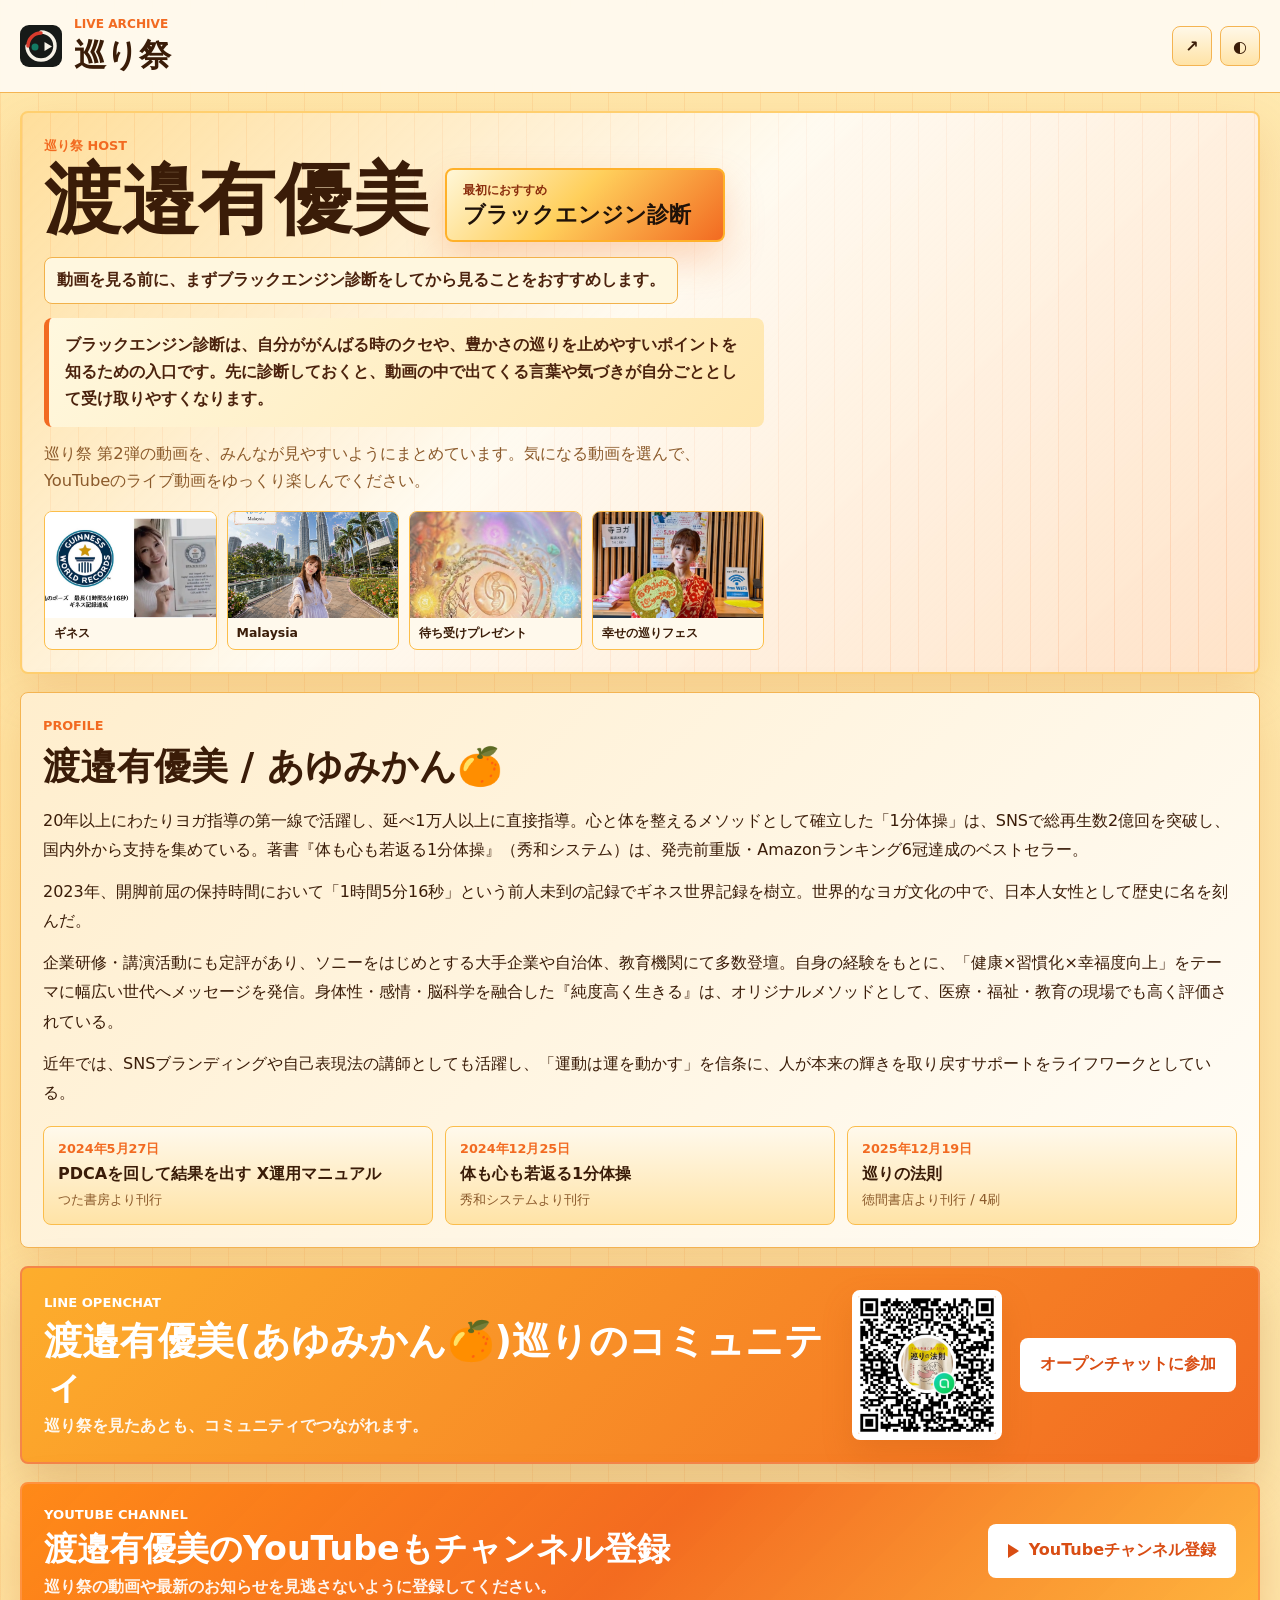
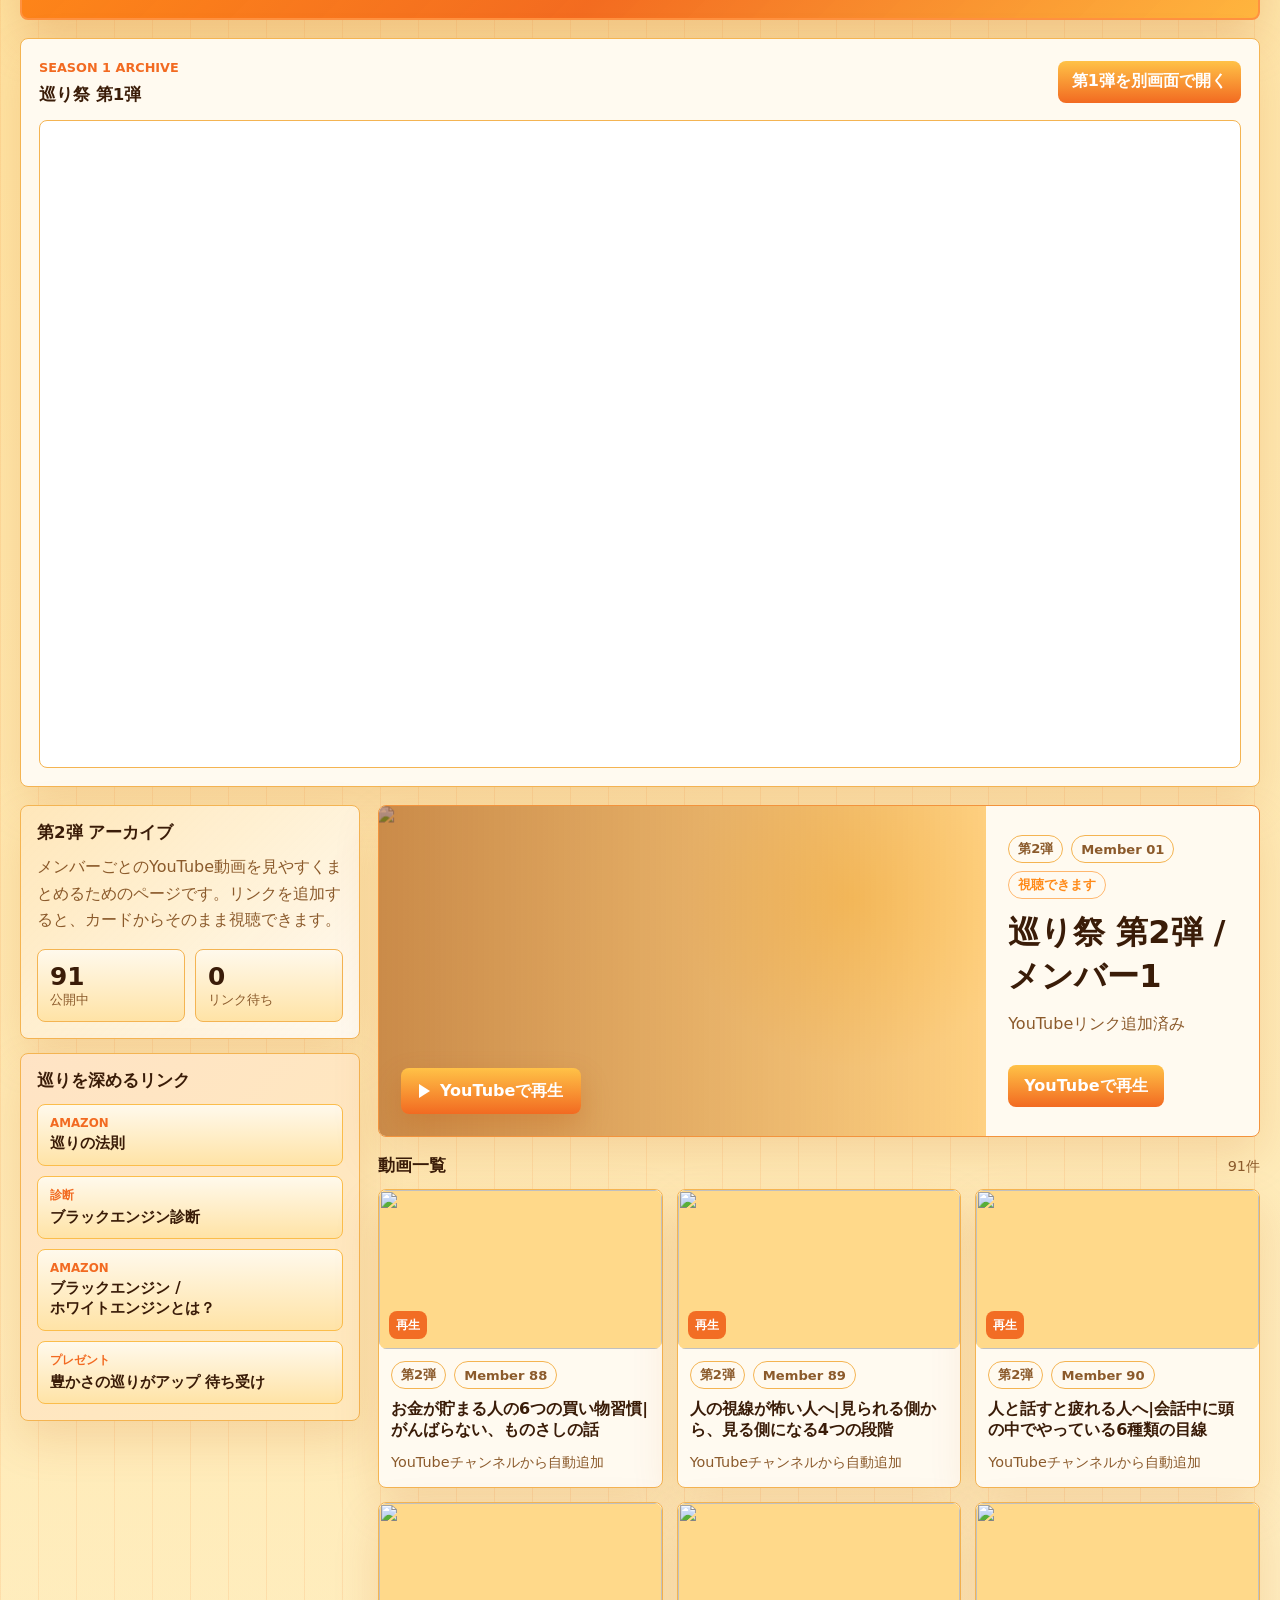
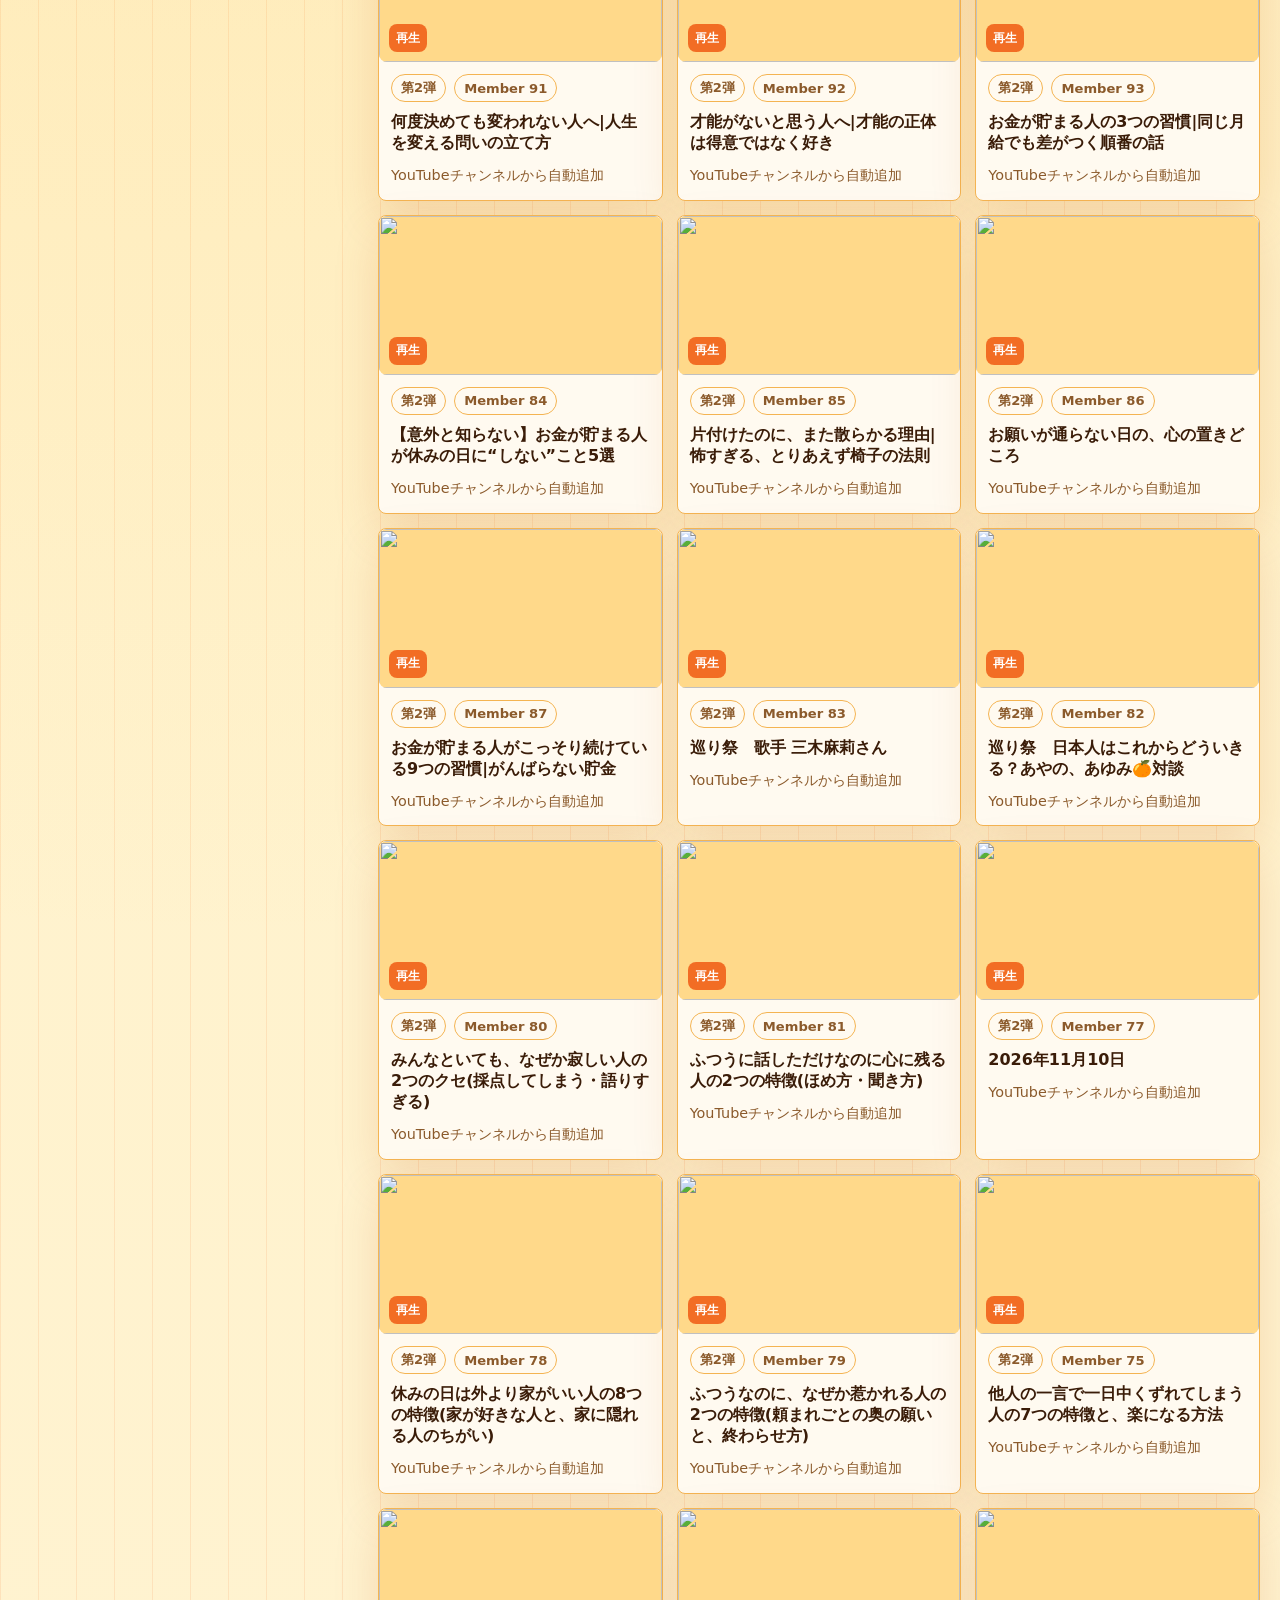
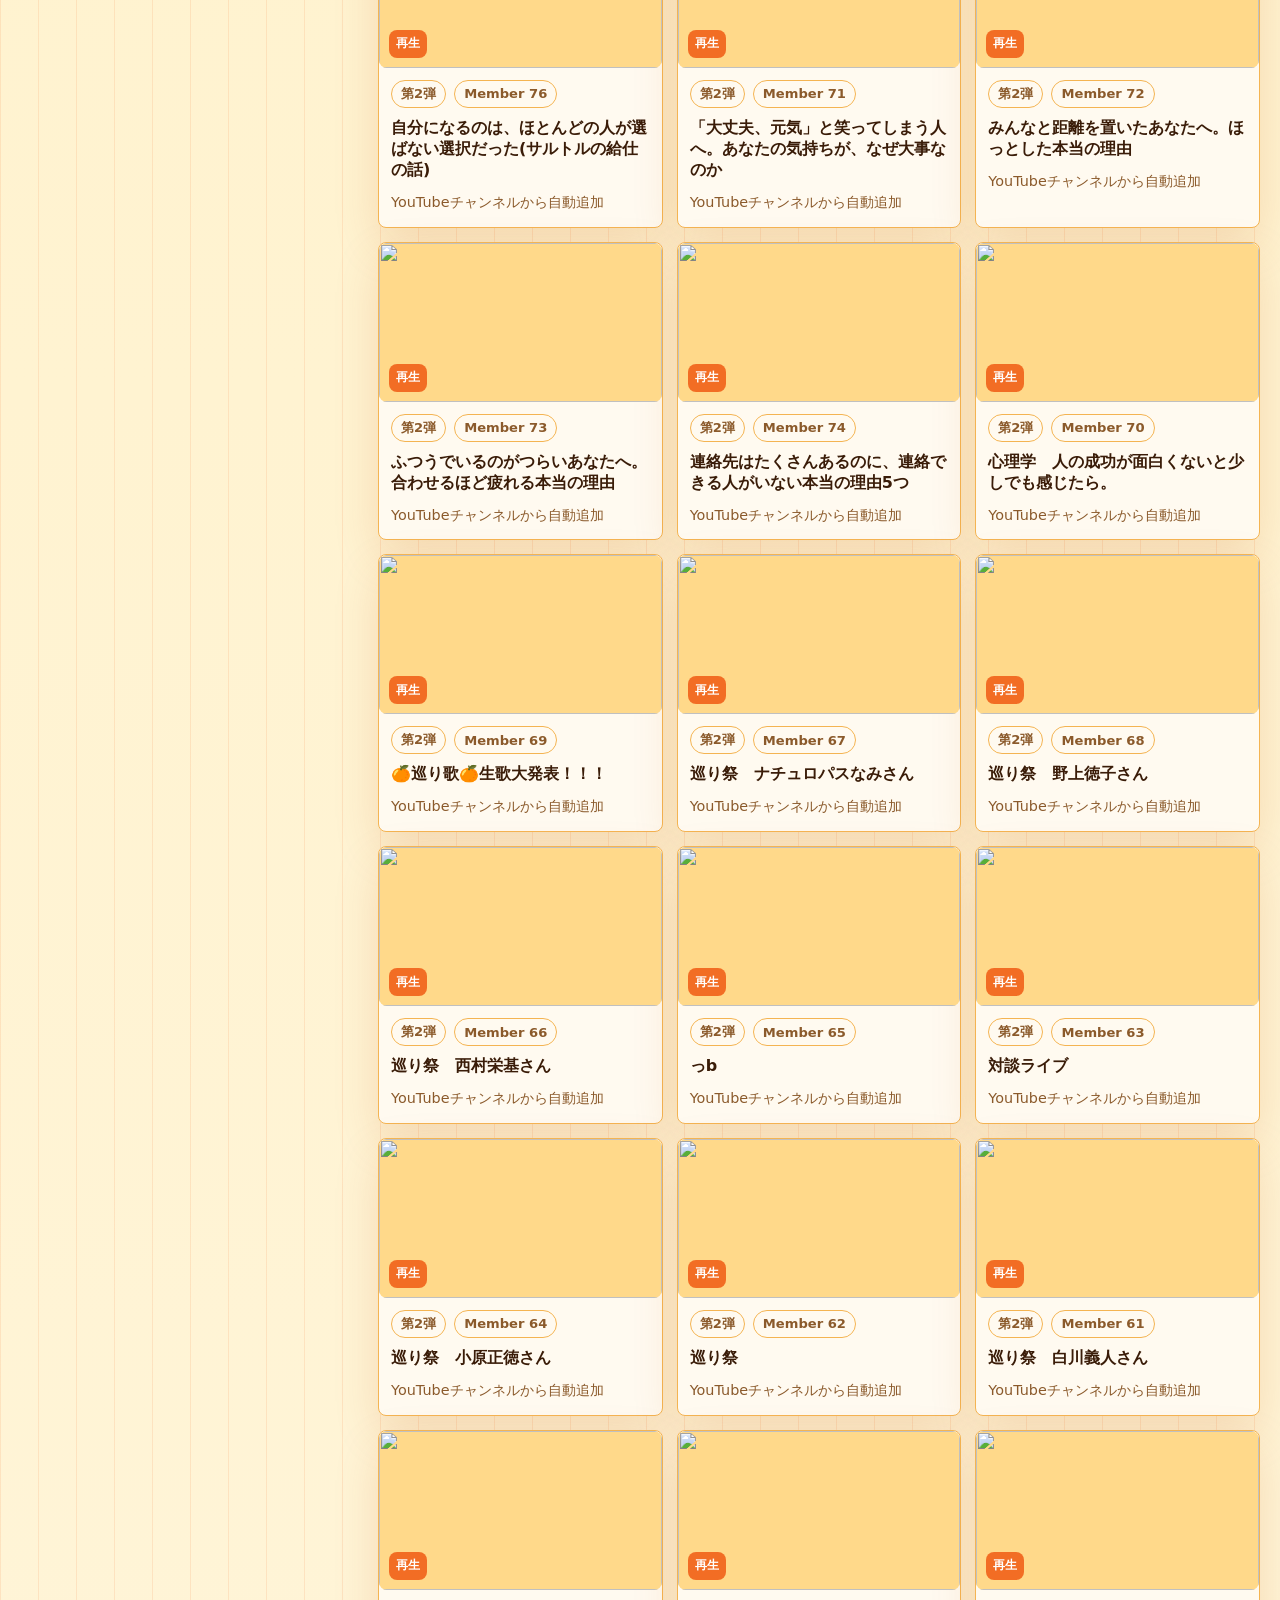
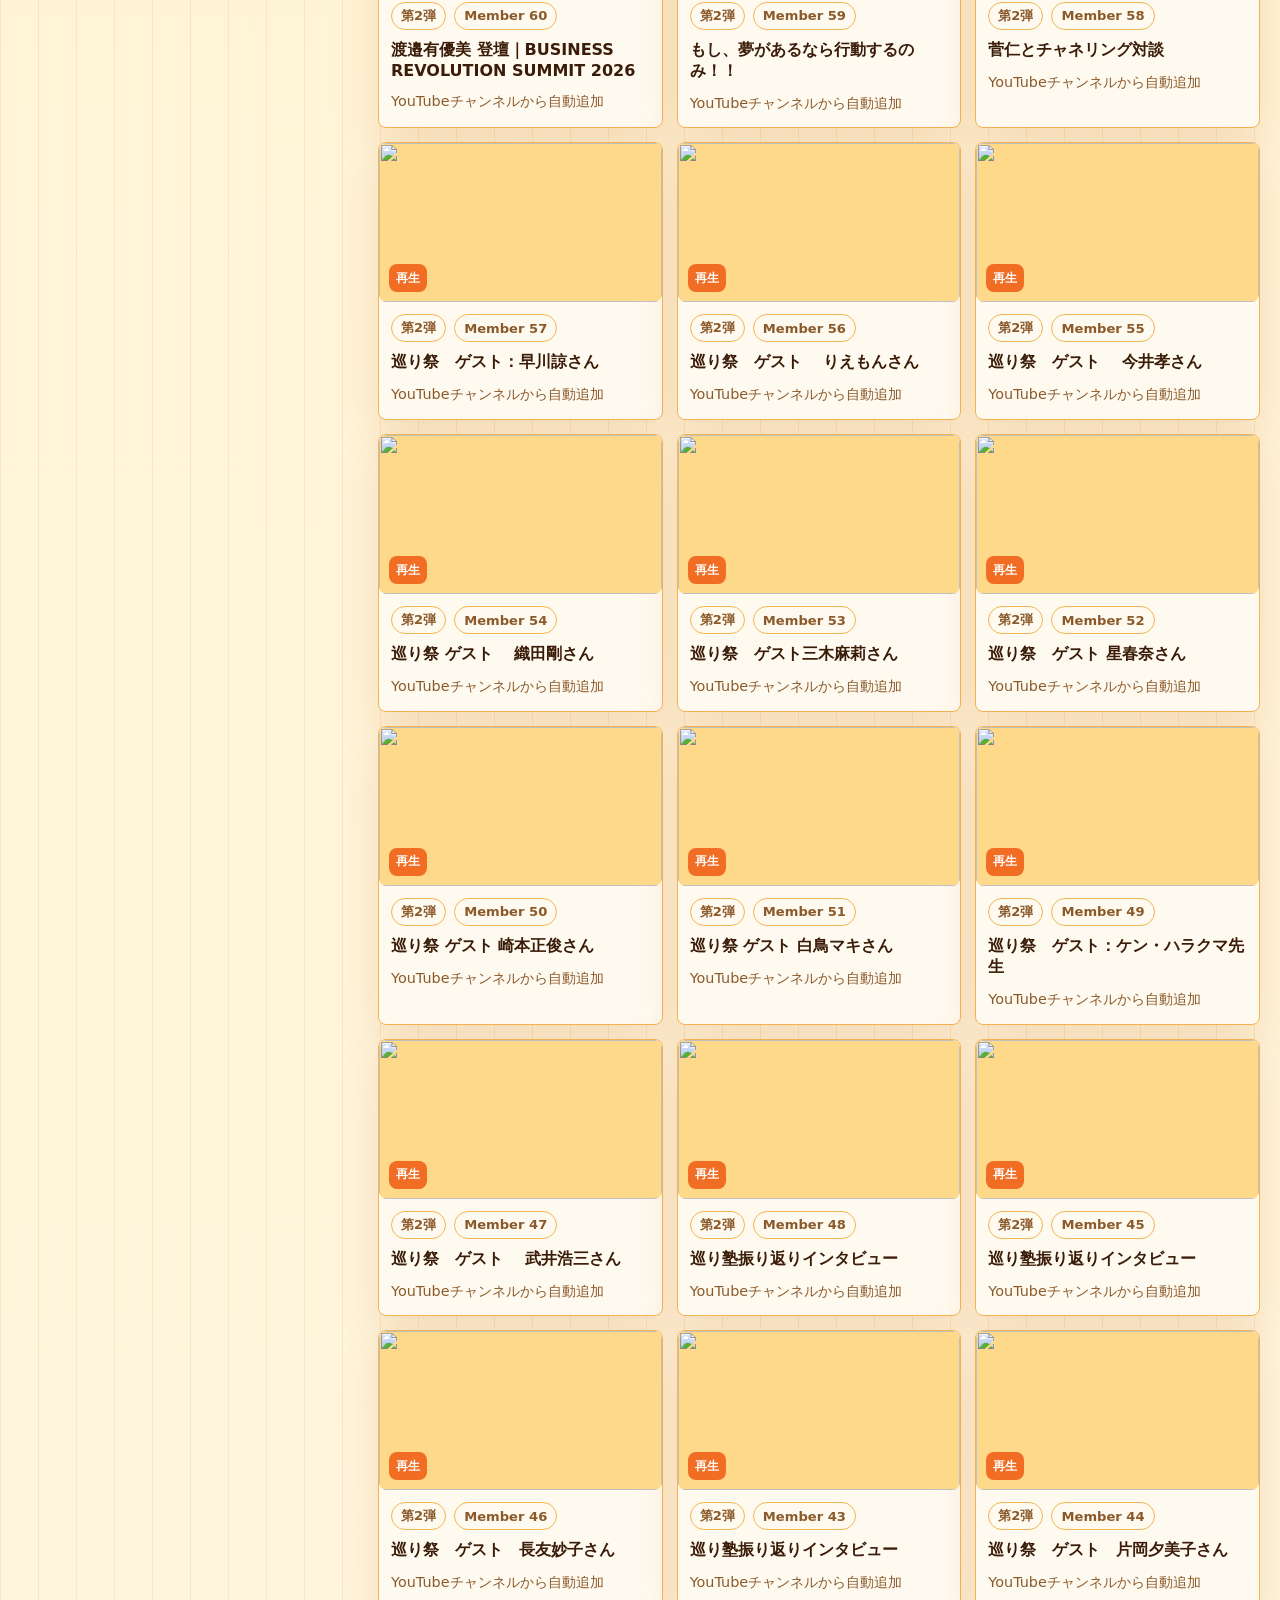
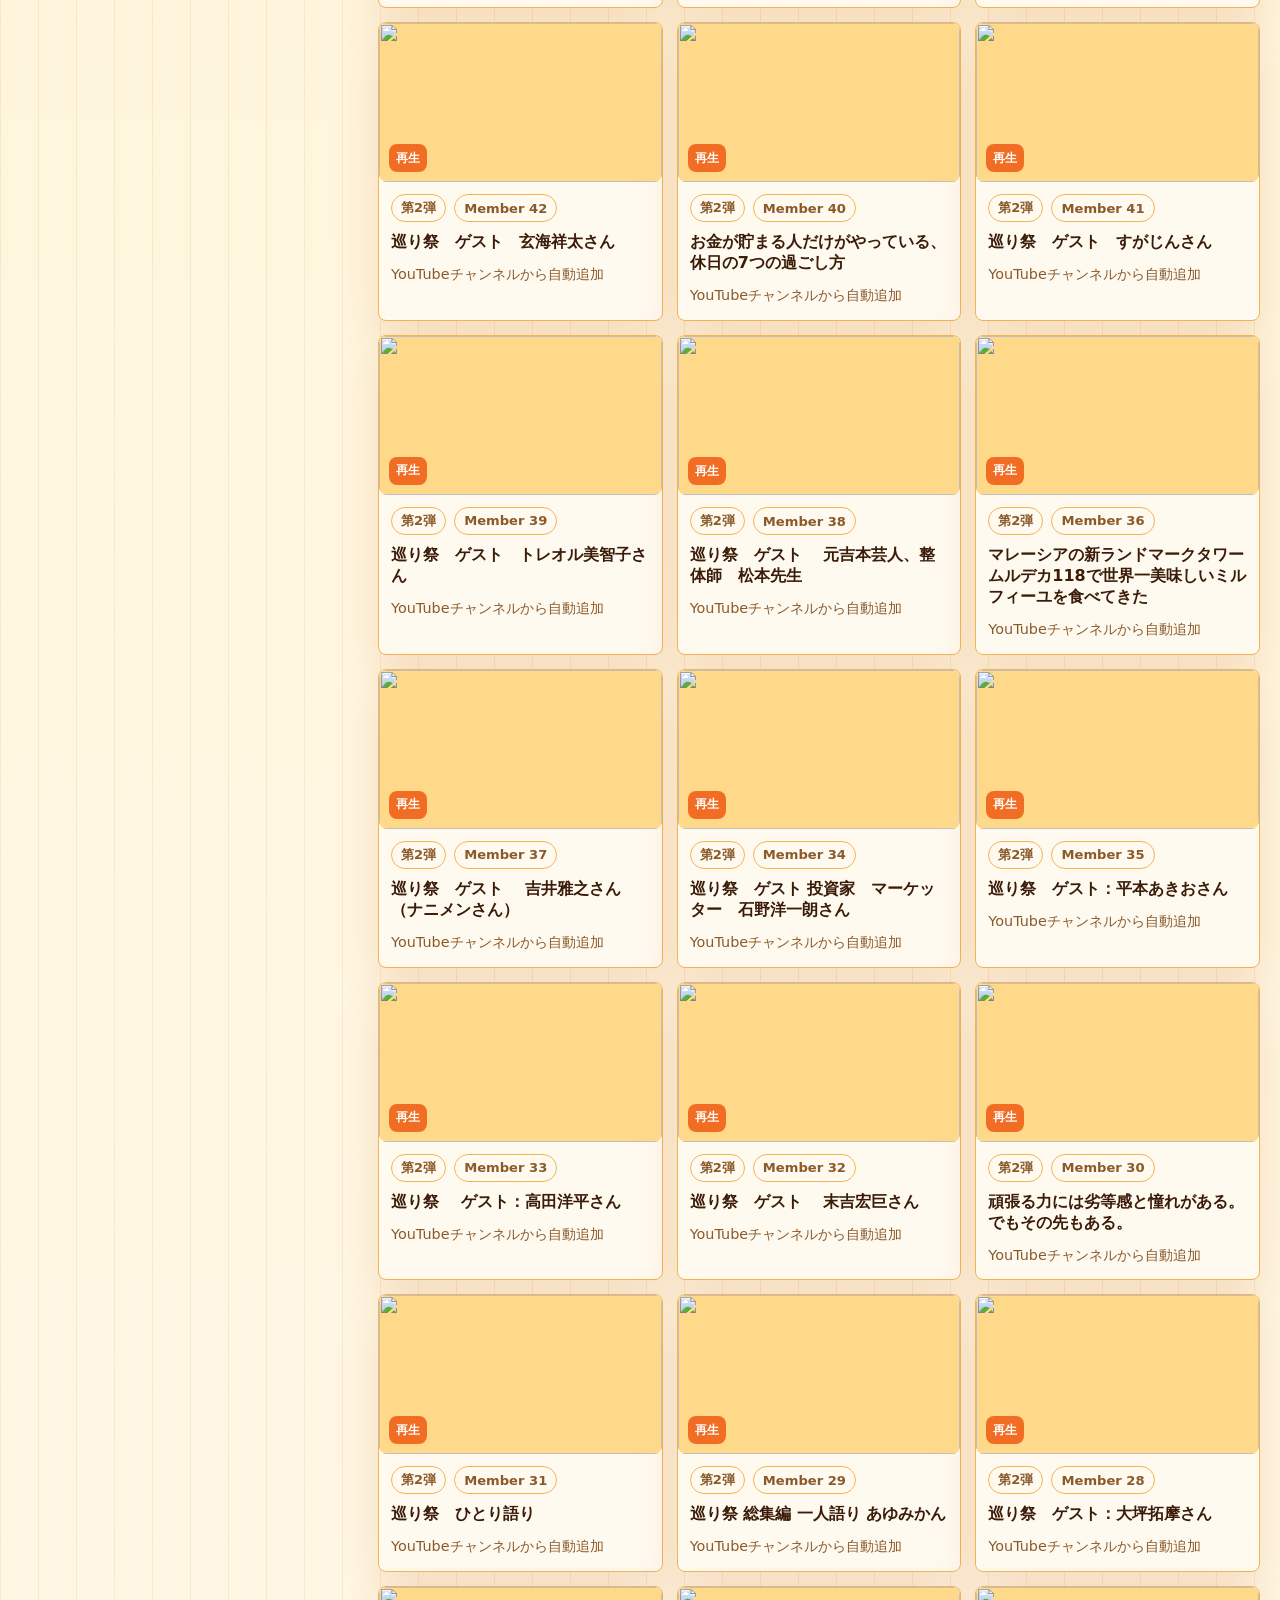
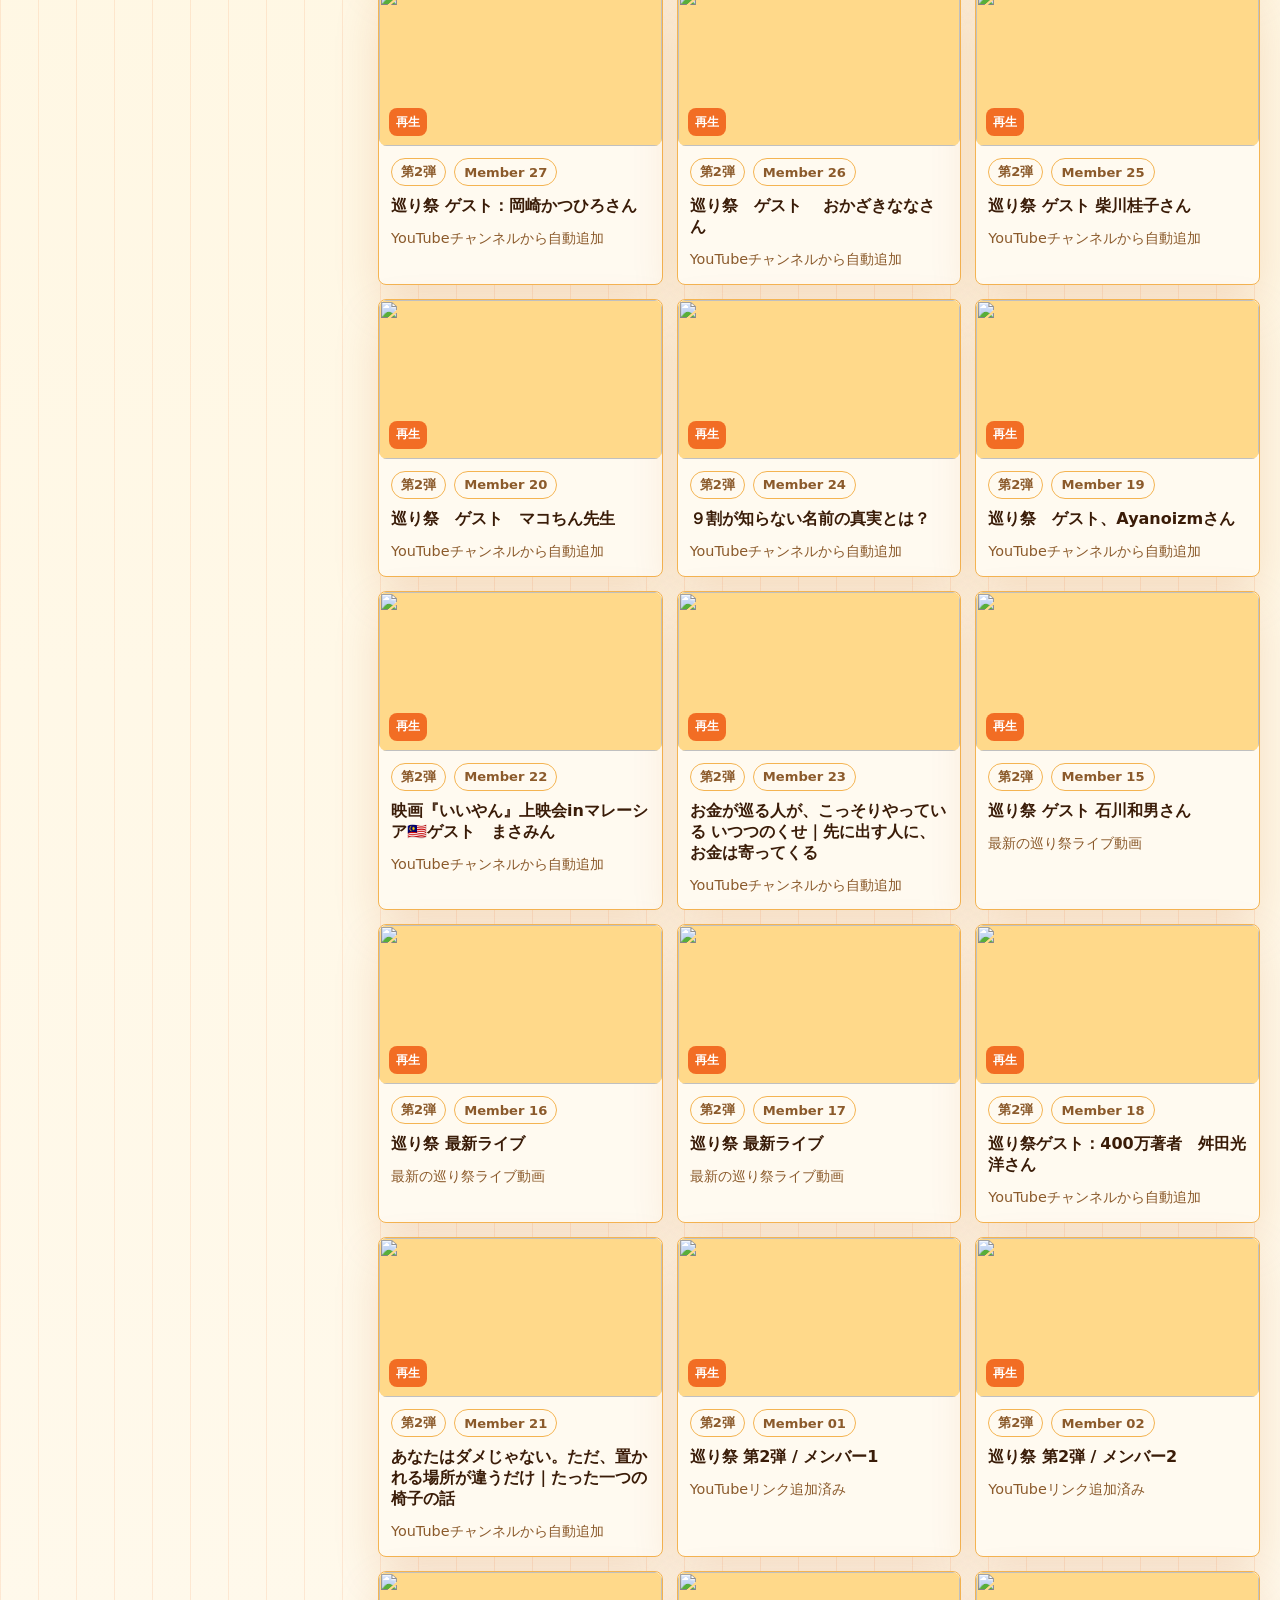
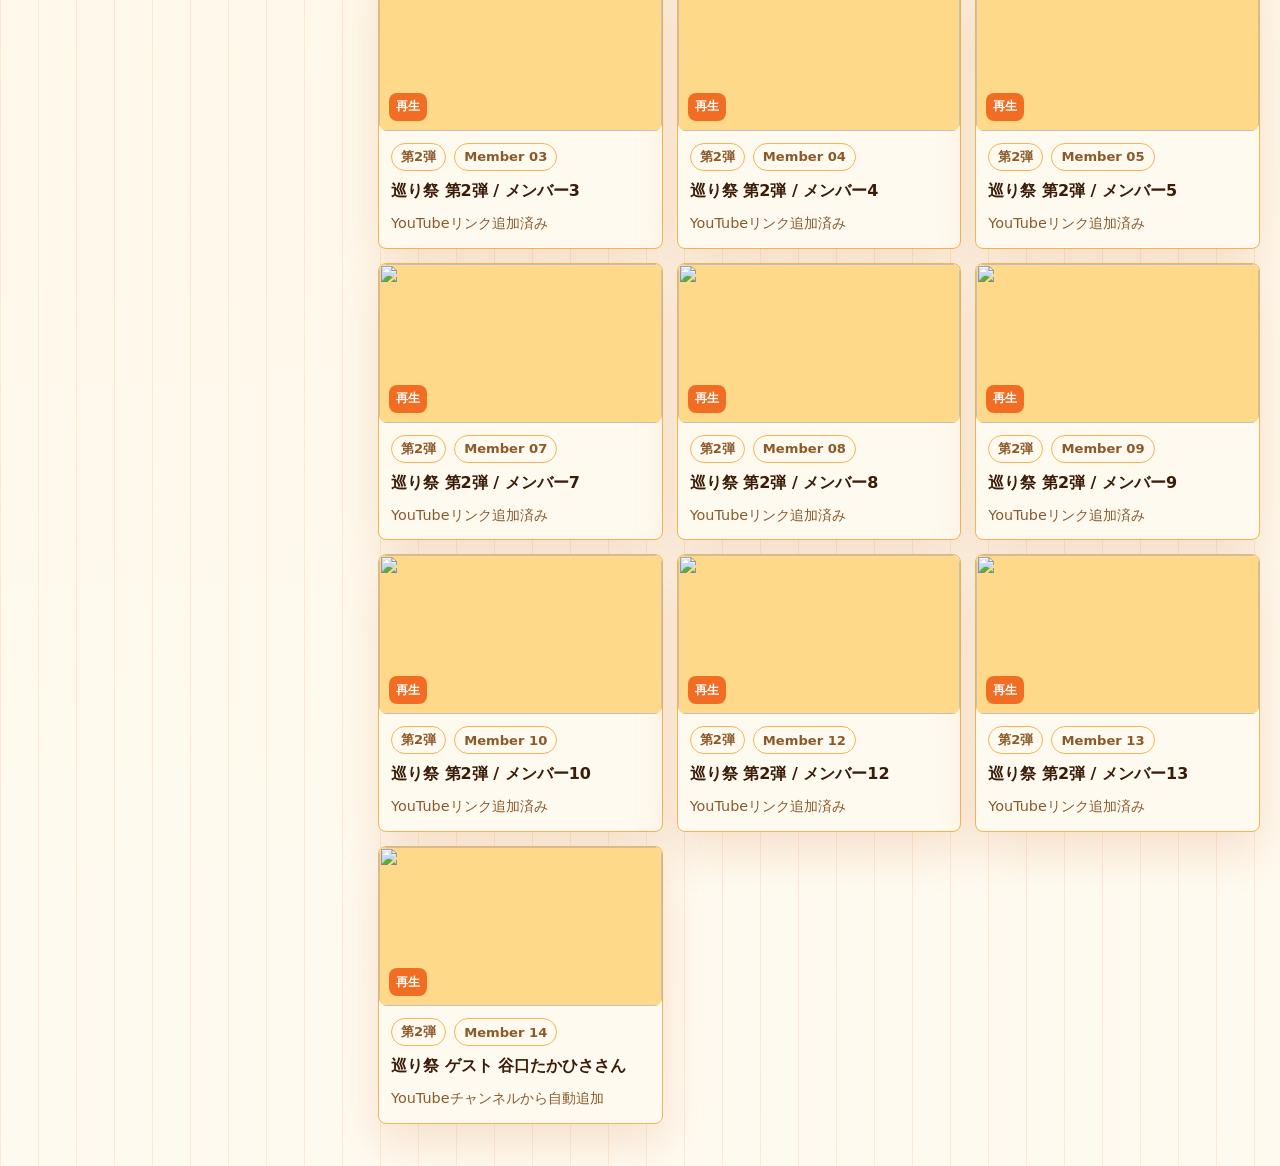
==== commit 6ad98e90: "Auto add latest YouTube videos" ====
--- a/eguri-matsuri/index.html
+++ b/eguri-matsuri/index.html
@@ -990,6 +990,60 @@
     "youtubeUrl": "https://www.youtube.com/watch?v=-2vcWlBeQBc",
     "note": "YouTubeチャンネルから自動追加",
     "date": "2026-11-18"
+  },
+  {
+    "member": "88",
+    "name": "メンバー88",
+    "series": "第2弾",
+    "title": "お金が貯まる人の6つの買い物習慣|がんばらない、ものさしの話",
+    "youtubeUrl": "https://www.youtube.com/watch?v=4wcbRb5qjZo",
+    "note": "YouTubeチャンネルから自動追加",
+    "date": "2026-11-19"
+  },
+  {
+    "member": "89",
+    "name": "メンバー89",
+    "series": "第2弾",
+    "title": "人の視線が怖い人へ|見られる側から、見る側になる4つの段階",
+    "youtubeUrl": "https://www.youtube.com/watch?v=E0KxiqPhLos",
+    "note": "YouTubeチャンネルから自動追加",
+    "date": "2026-11-19"
+  },
+  {
+    "member": "90",
+    "name": "メンバー90",
+    "series": "第2弾",
+    "title": "人と話すと疲れる人へ|会話中に頭の中でやっている6種類の目線",
+    "youtubeUrl": "https://www.youtube.com/watch?v=lYIsu9H20KY",
+    "note": "YouTubeチャンネルから自動追加",
+    "date": "2026-11-19"
+  },
+  {
+    "member": "91",
+    "name": "メンバー91",
+    "series": "第2弾",
+    "title": "何度決めても変われない人へ|人生を変える問いの立て方",
+    "youtubeUrl": "https://www.youtube.com/watch?v=-EUEr8ynEqQ",
+    "note": "YouTubeチャンネルから自動追加",
+    "date": "2026-11-19"
+  },
+  {
+    "member": "92",
+    "name": "メンバー92",
+    "series": "第2弾",
+    "title": "才能がないと思う人へ|才能の正体は得意ではなく好き",
+    "youtubeUrl": "https://www.youtube.com/watch?v=3FkR4UuX27I",
+    "note": "YouTubeチャンネルから自動追加",
+    "date": "2026-11-19"
+  },
+  {
+    "member": "93",
+    "name": "メンバー93",
+    "series": "第2弾",
+    "title": "お金が貯まる人の3つの習慣|同じ月給でも差がつく順番の話",
+    "youtubeUrl": "https://www.youtube.com/watch?v=fH0t6TNNK-M",
+    "note": "YouTubeチャンネルから自動追加",
+    "date": "2026-11-19"
   }
 ];
 </script>
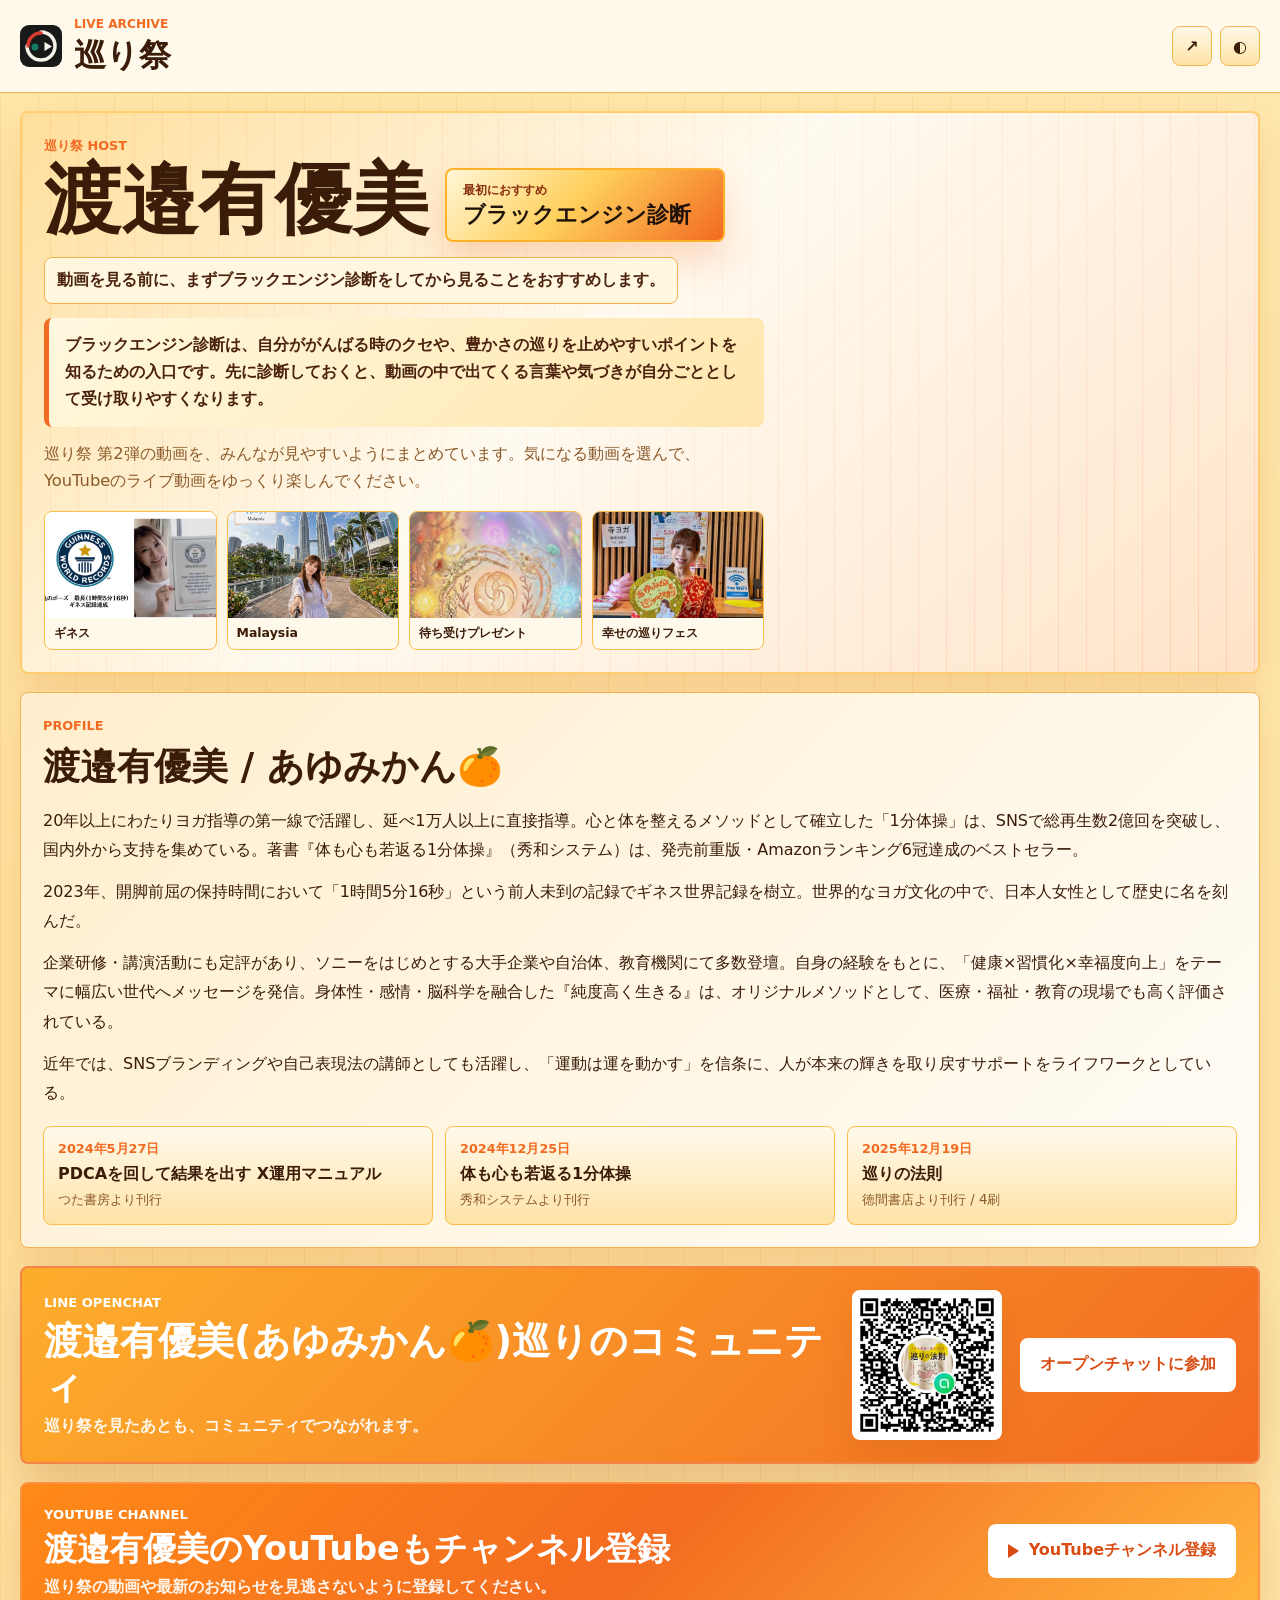
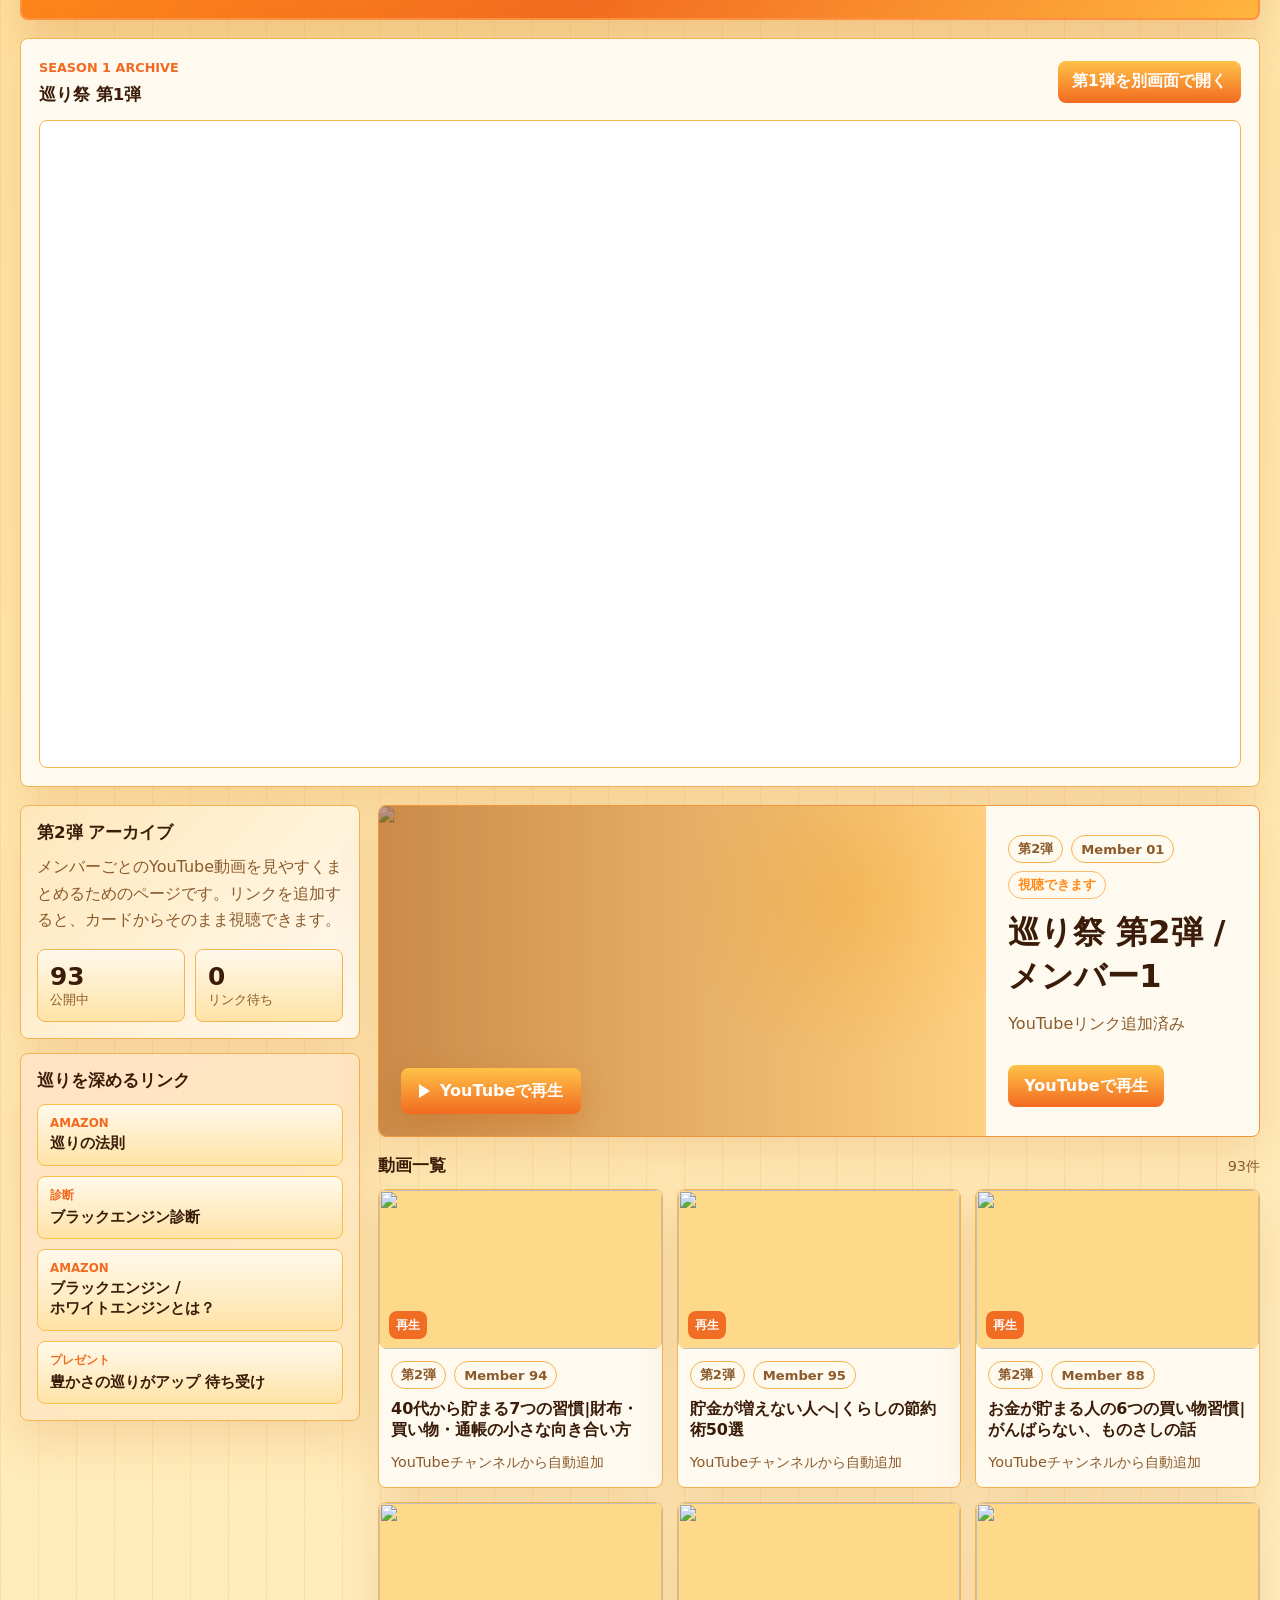
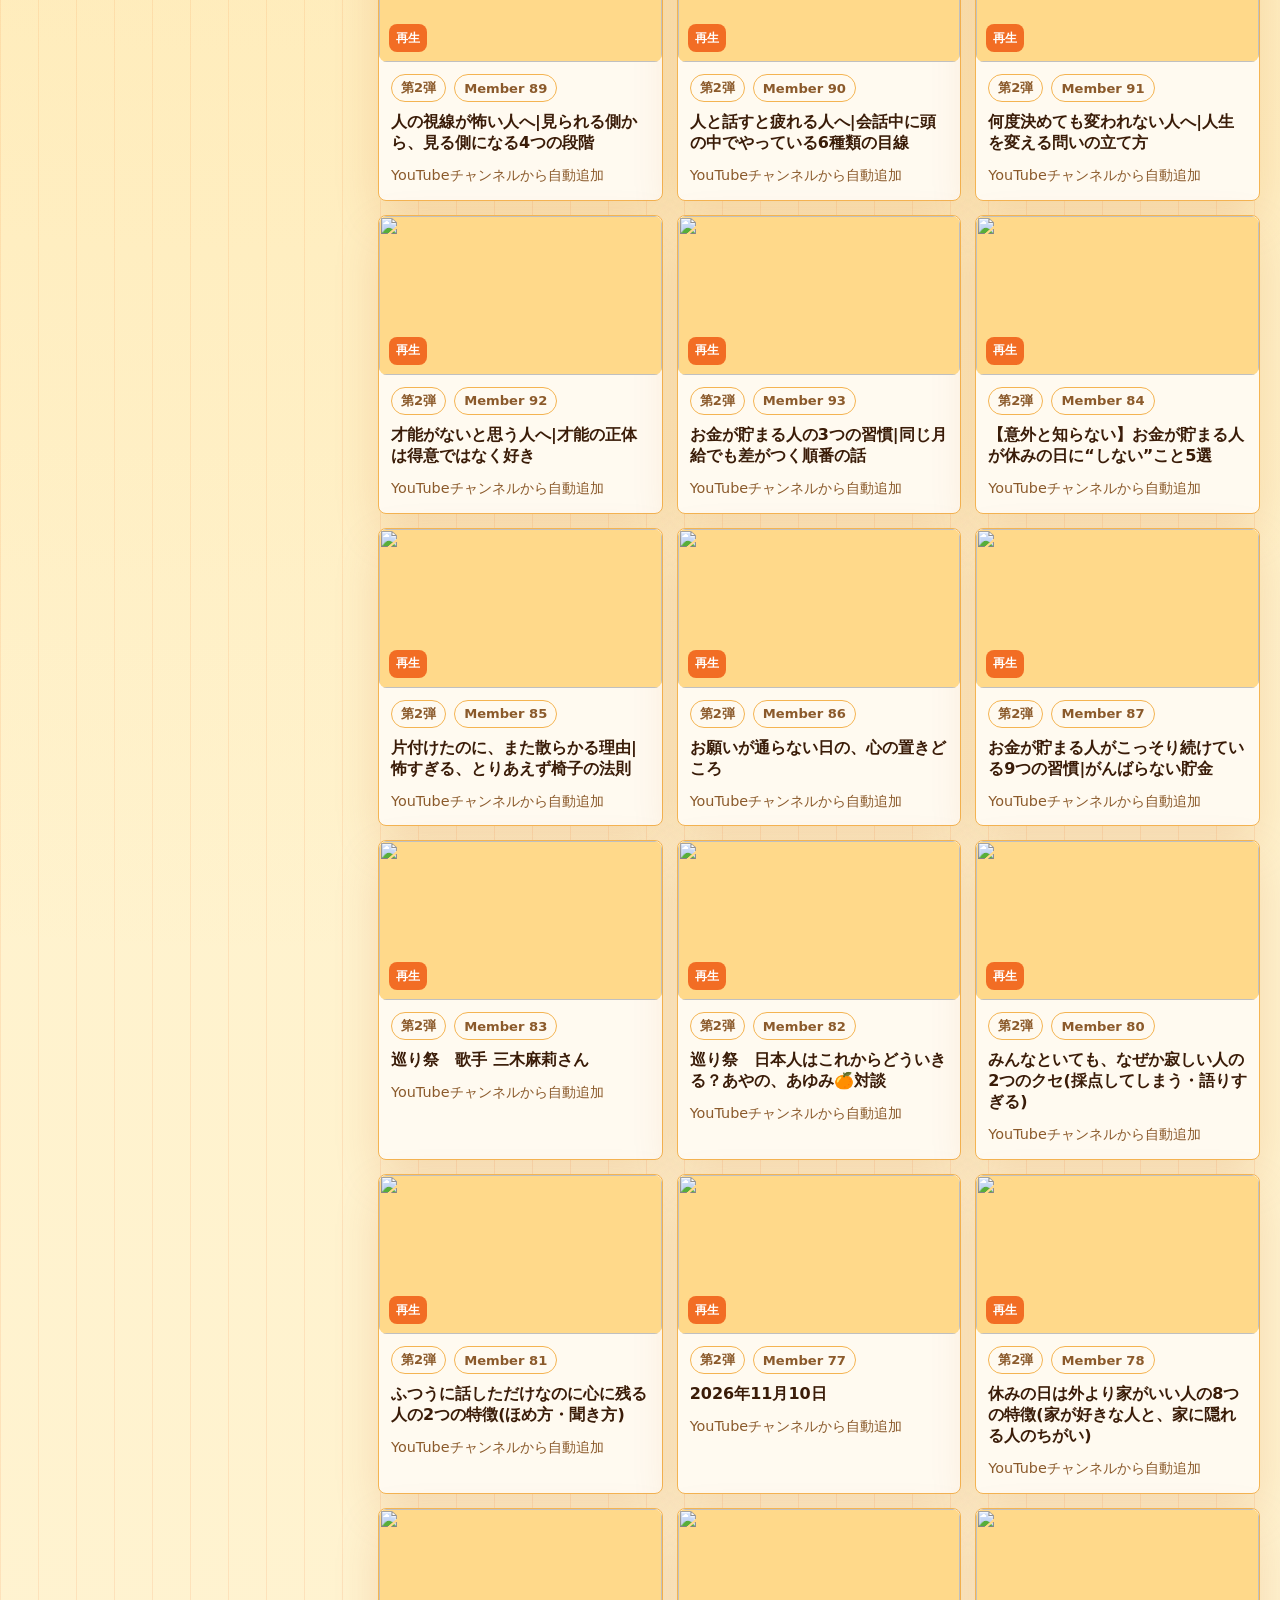
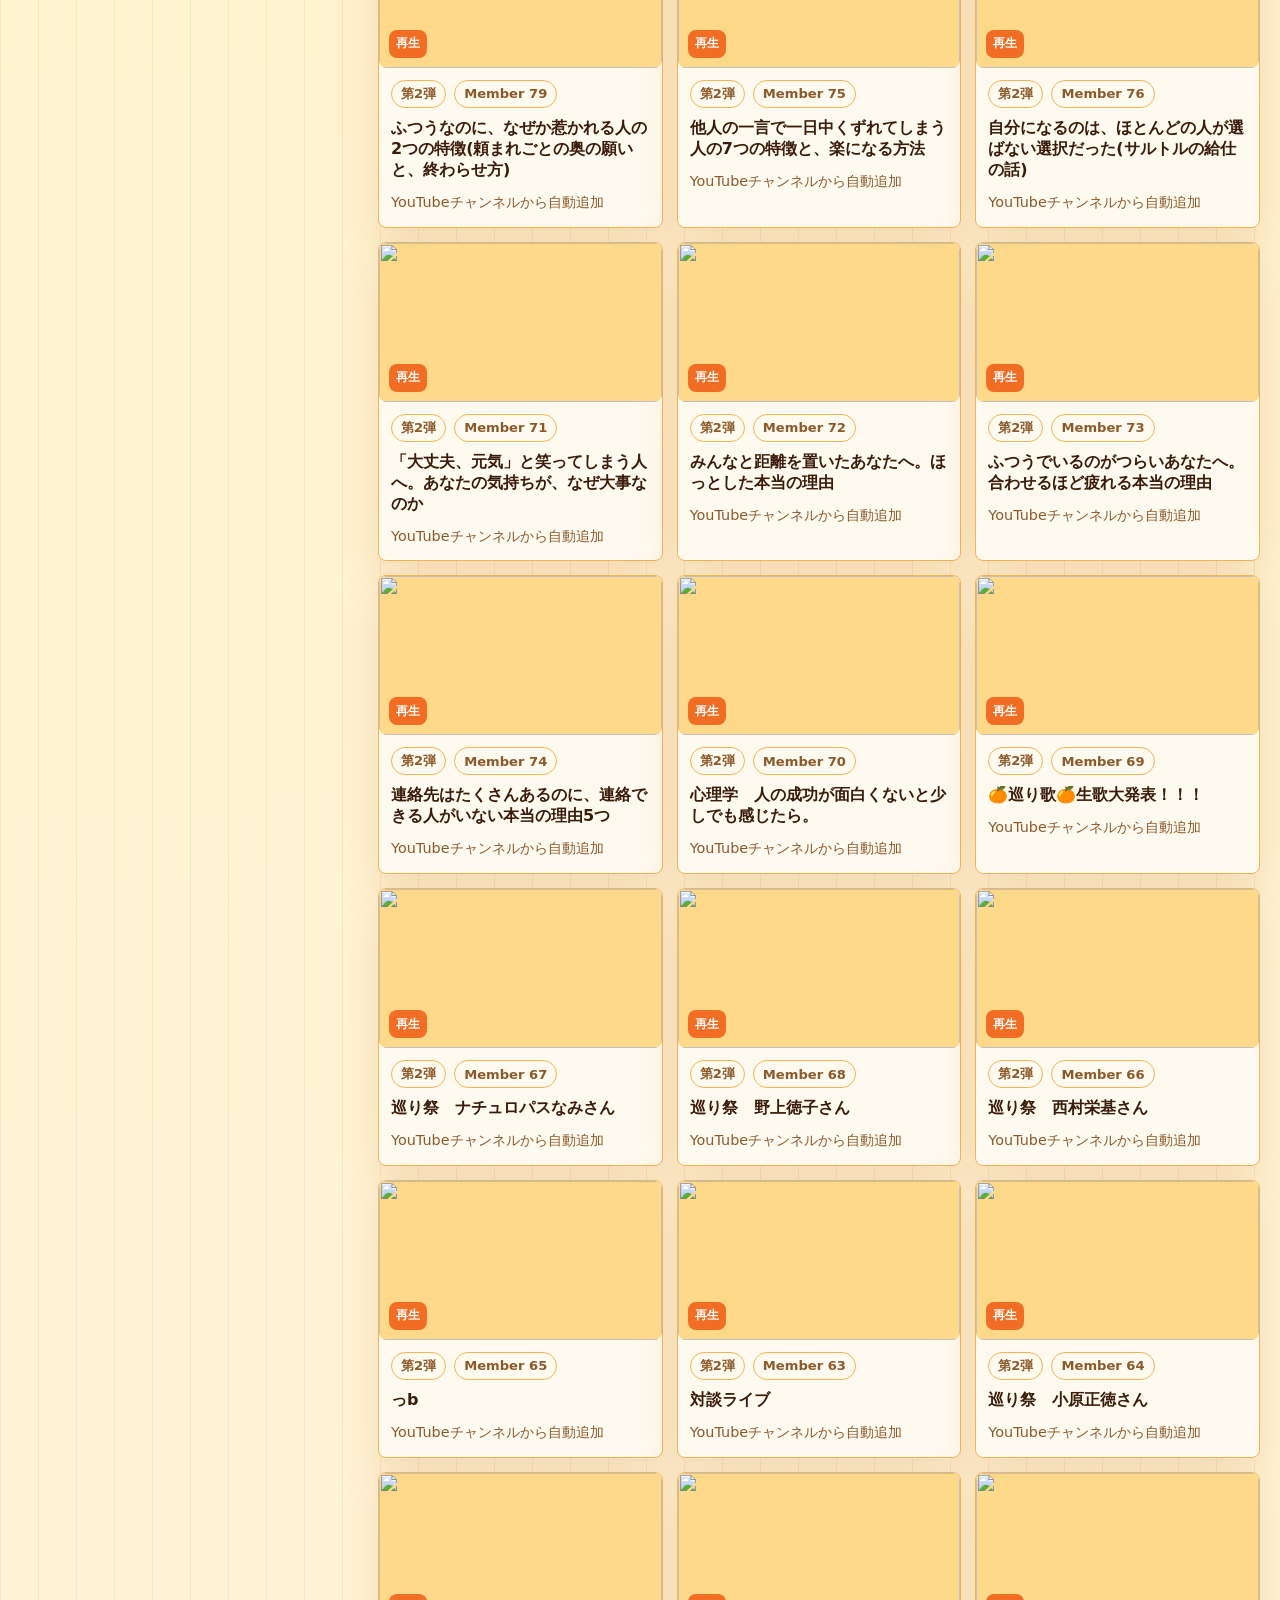
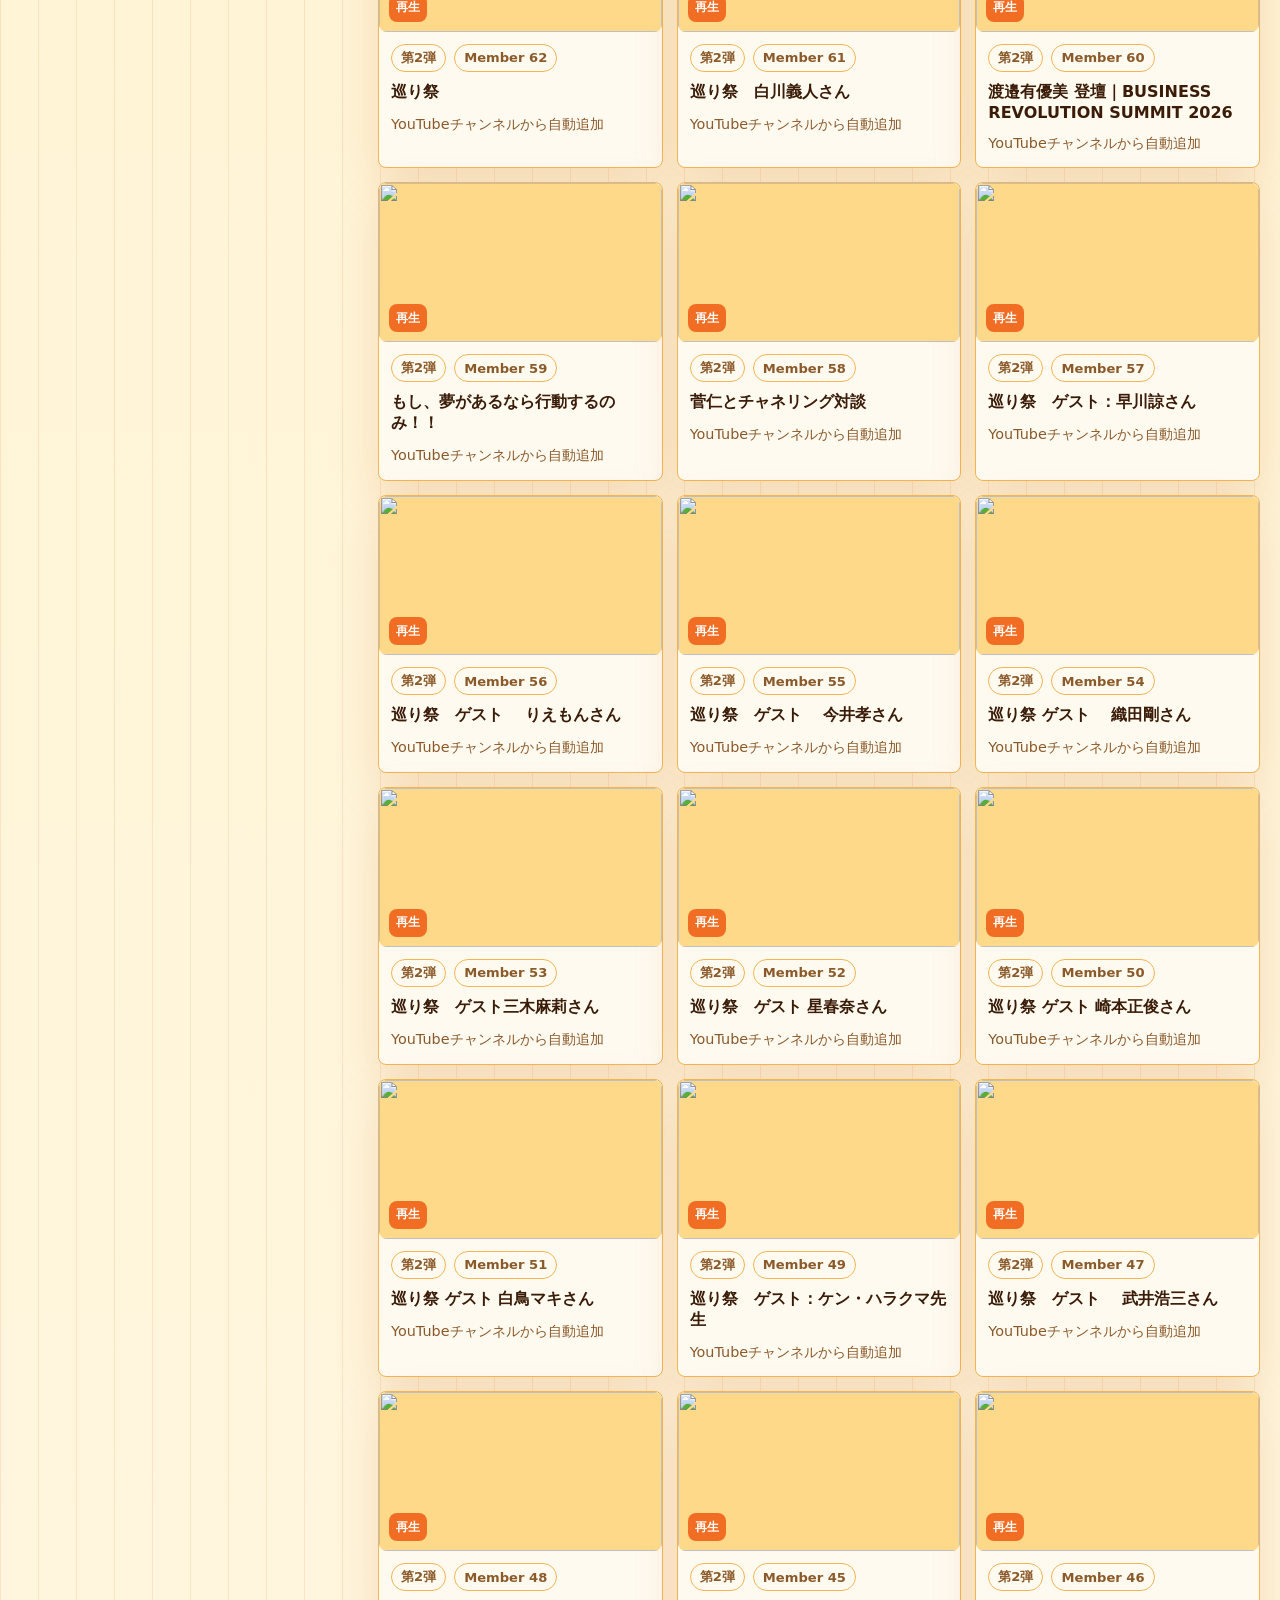
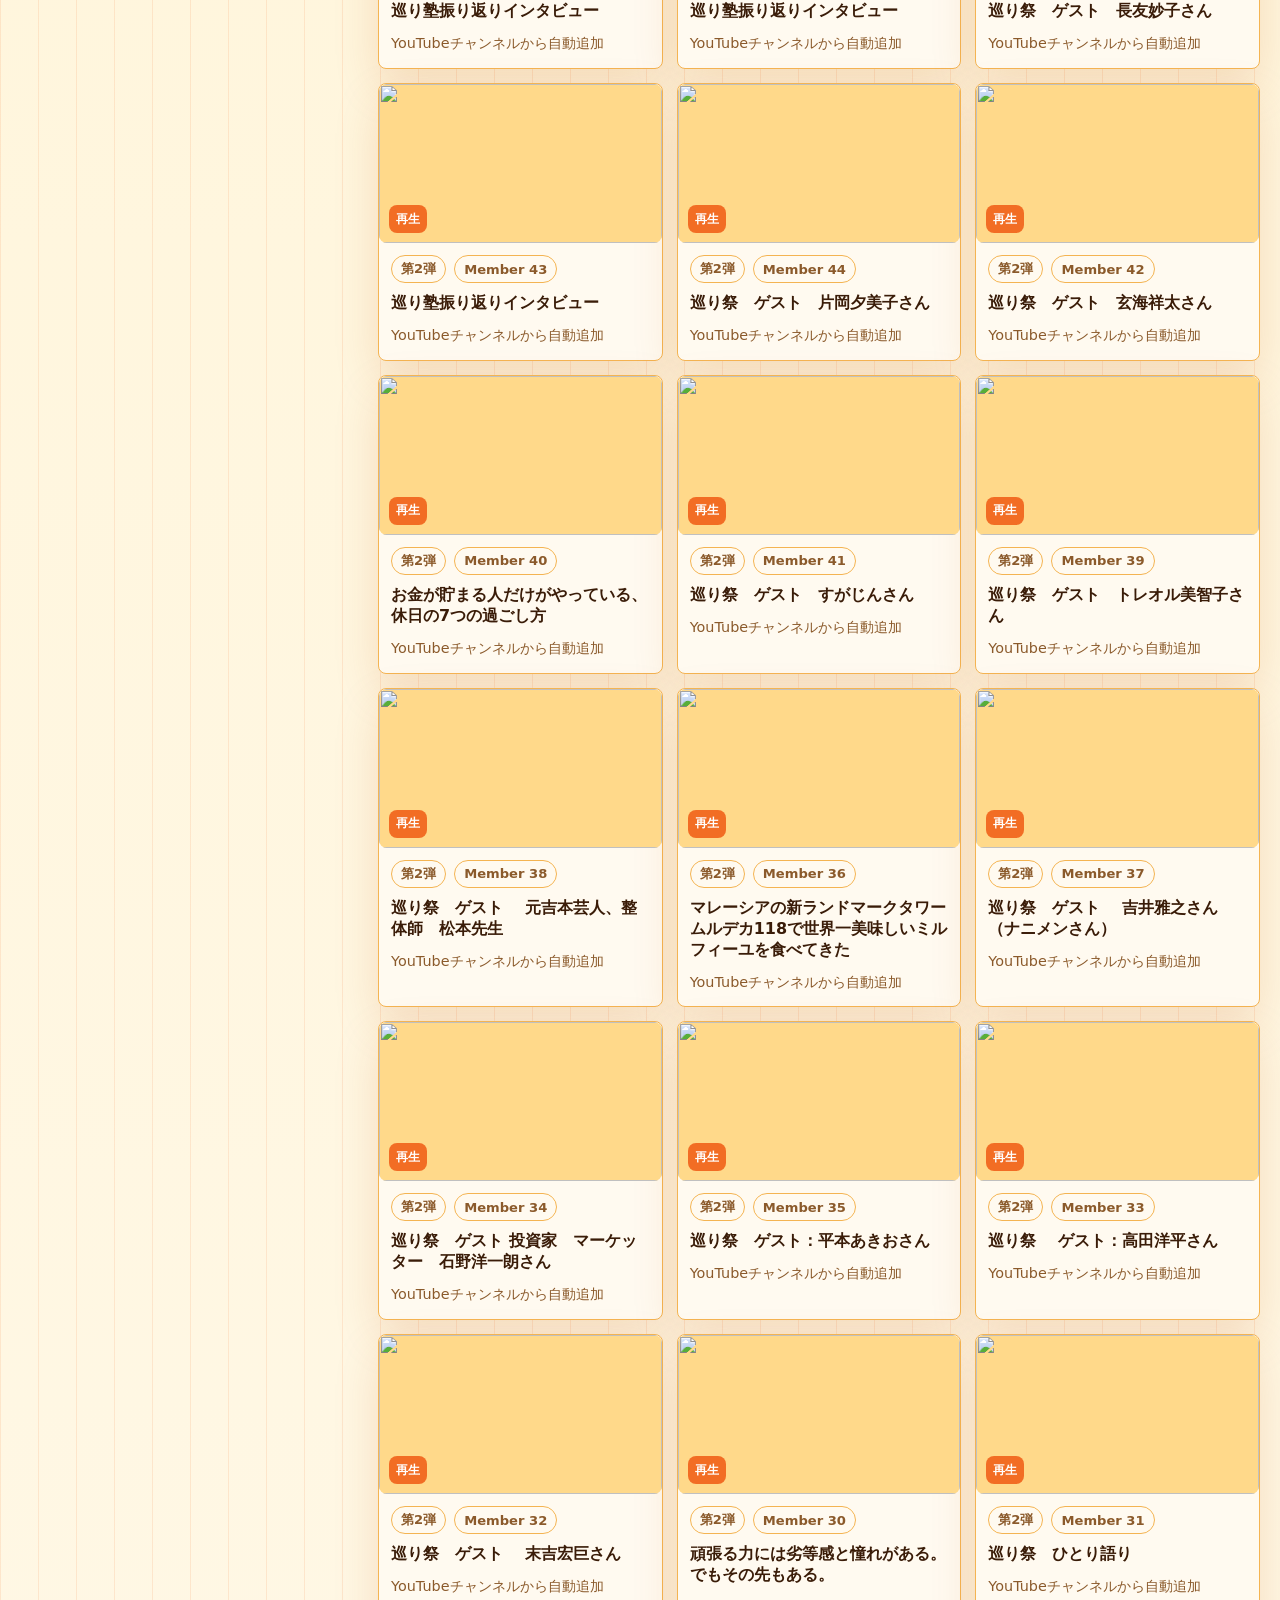
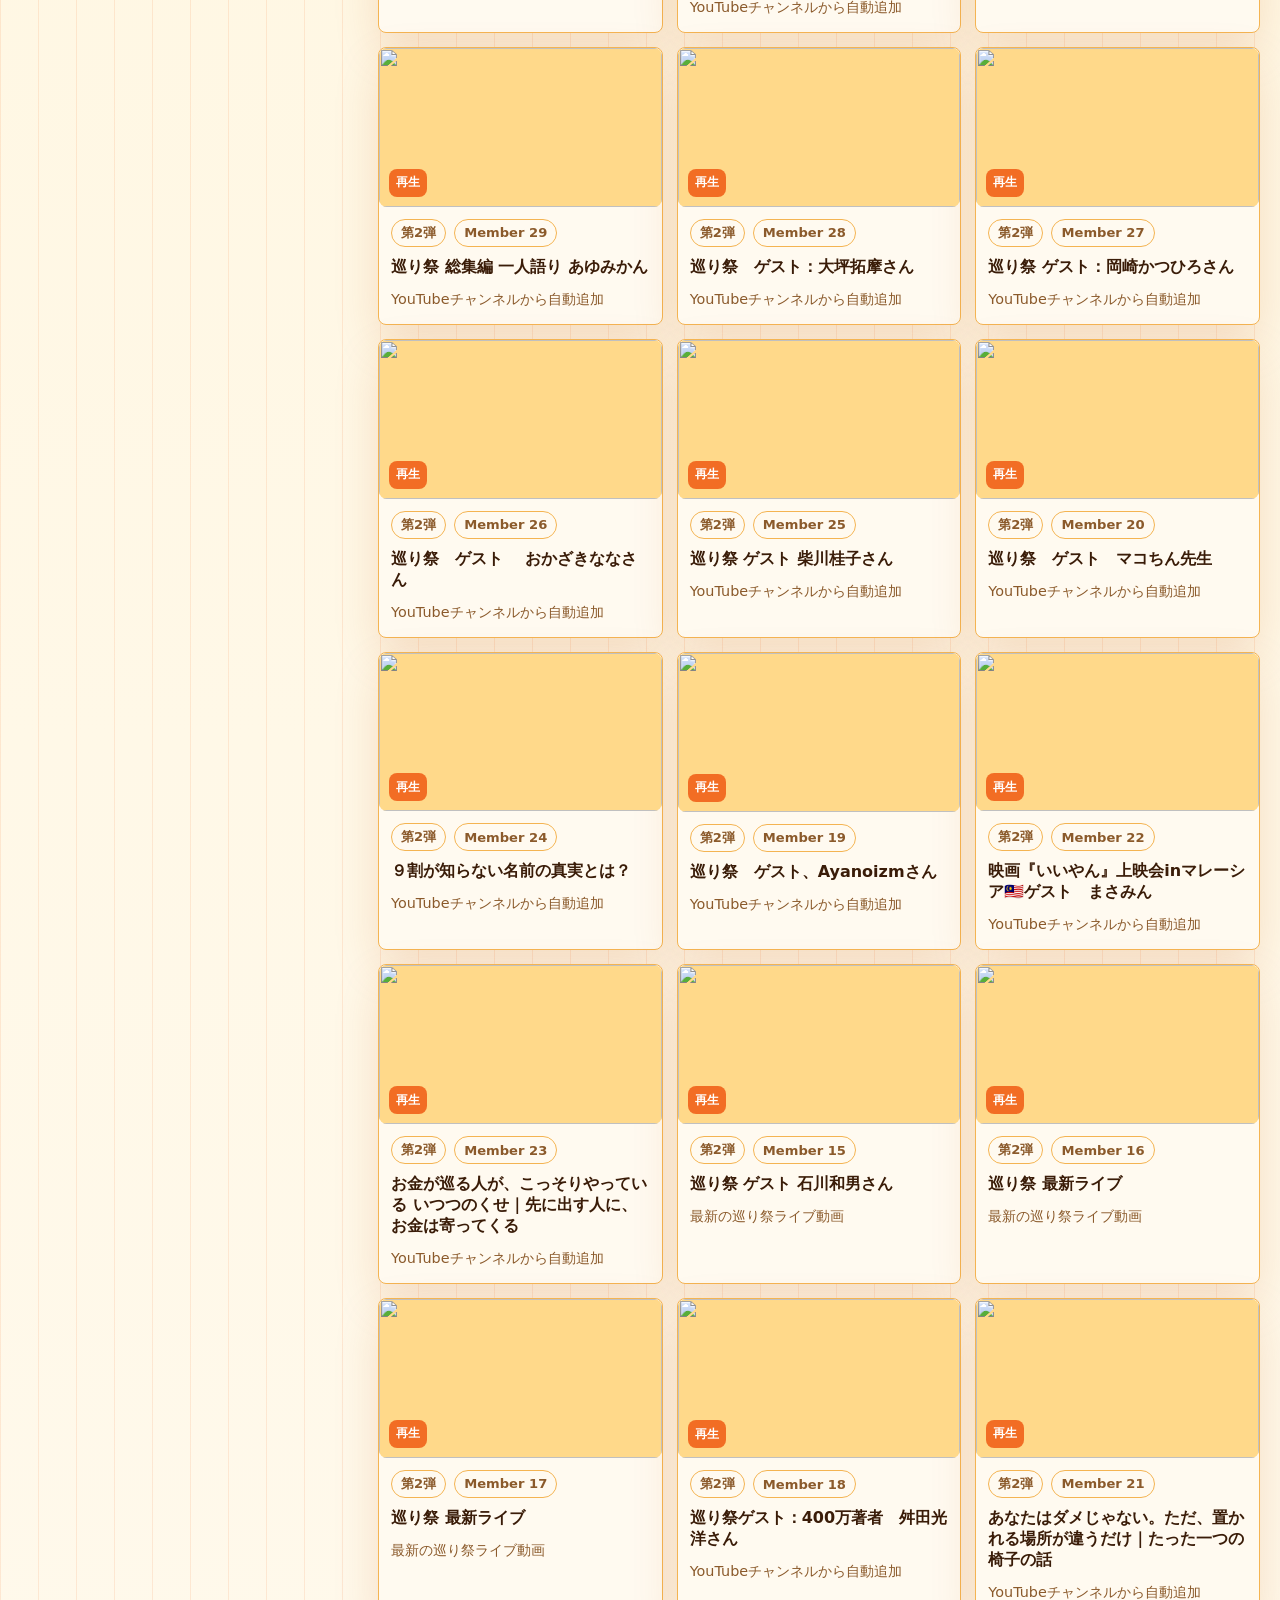
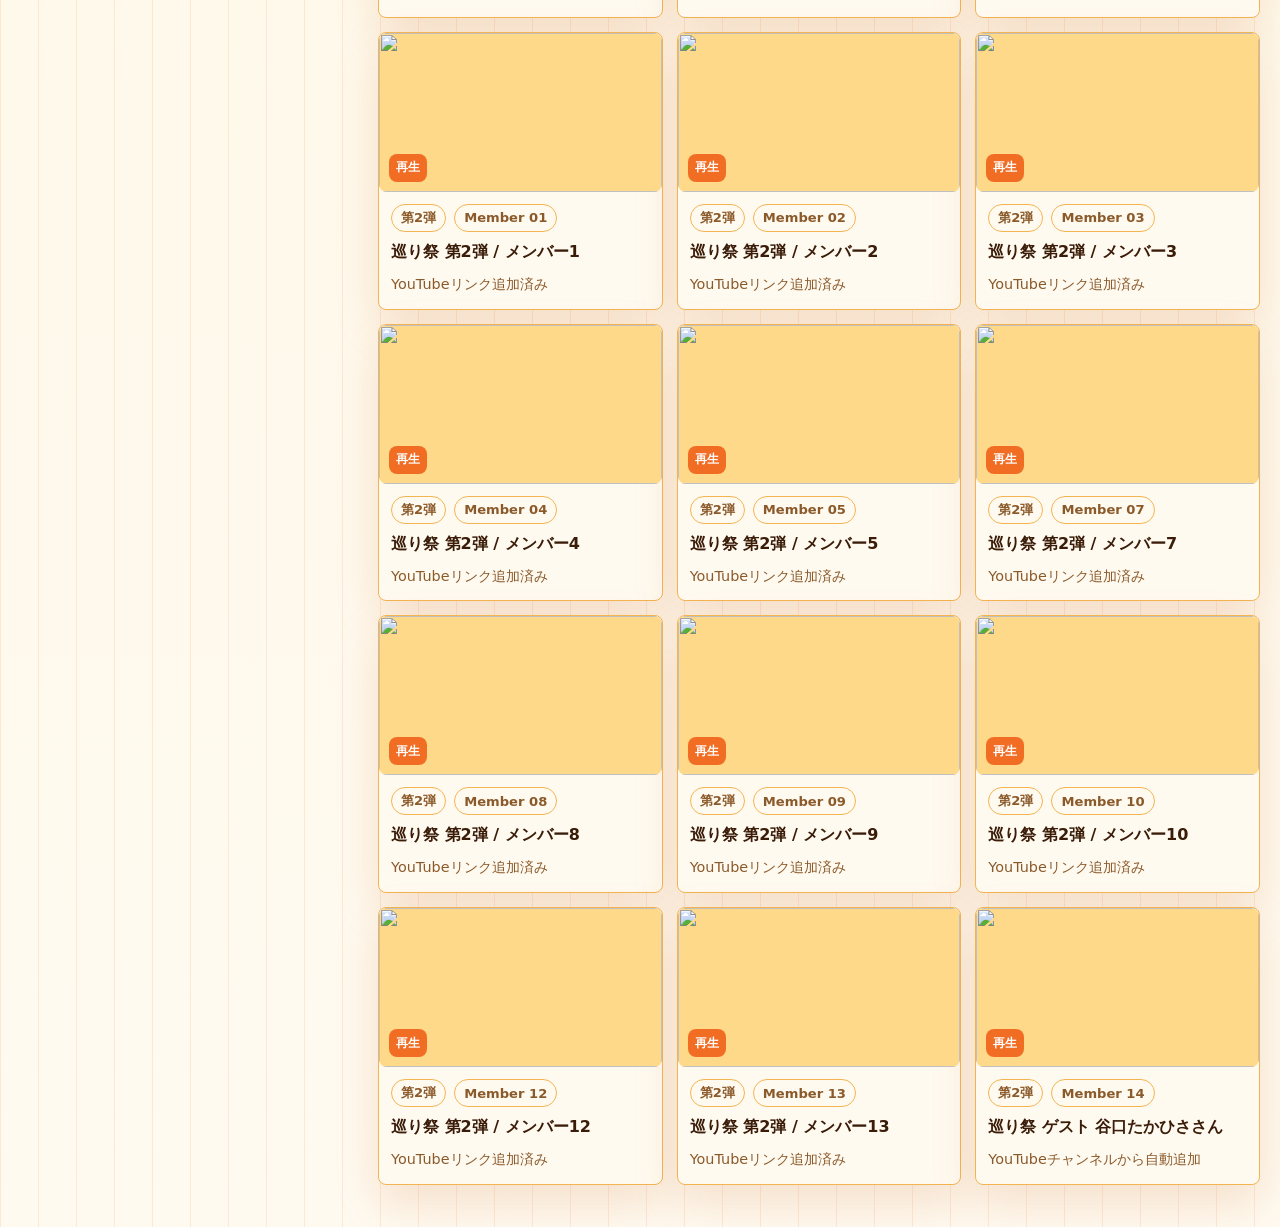
==== commit 56dc421b: "Auto add latest YouTube videos" ====
--- a/eguri-matsuri/index.html
+++ b/eguri-matsuri/index.html
@@ -1044,6 +1044,24 @@
     "youtubeUrl": "https://www.youtube.com/watch?v=fH0t6TNNK-M",
     "note": "YouTubeチャンネルから自動追加",
     "date": "2026-11-19"
+  },
+  {
+    "member": "94",
+    "name": "メンバー94",
+    "series": "第2弾",
+    "title": "40代から貯まる7つの習慣|財布・買い物・通帳の小さな向き合い方",
+    "youtubeUrl": "https://www.youtube.com/watch?v=U9ZAAWuxuD8",
+    "note": "YouTubeチャンネルから自動追加",
+    "date": "2026-11-20"
+  },
+  {
+    "member": "95",
+    "name": "メンバー95",
+    "series": "第2弾",
+    "title": "貯金が増えない人へ|くらしの節約術50選",
+    "youtubeUrl": "https://www.youtube.com/watch?v=lrAX3yy3vTo",
+    "note": "YouTubeチャンネルから自動追加",
+    "date": "2026-11-20"
   }
 ];
 </script>
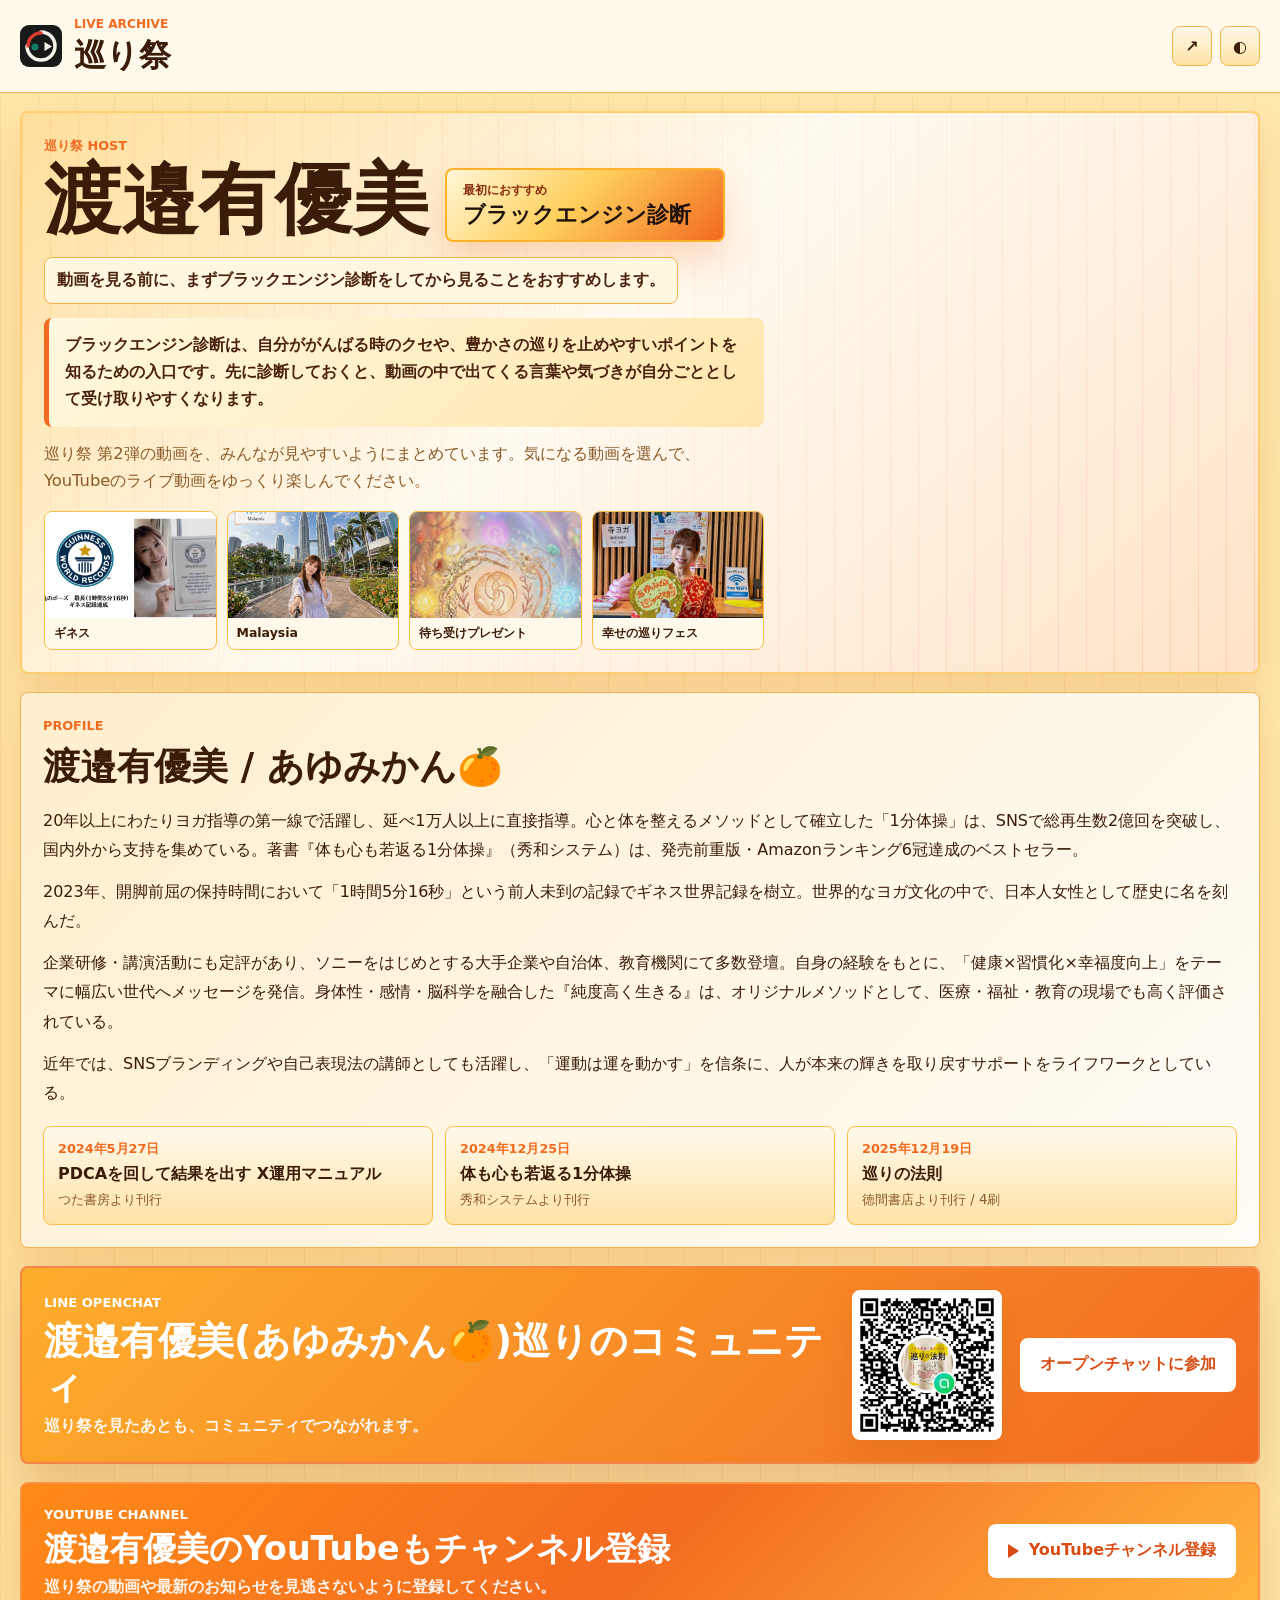
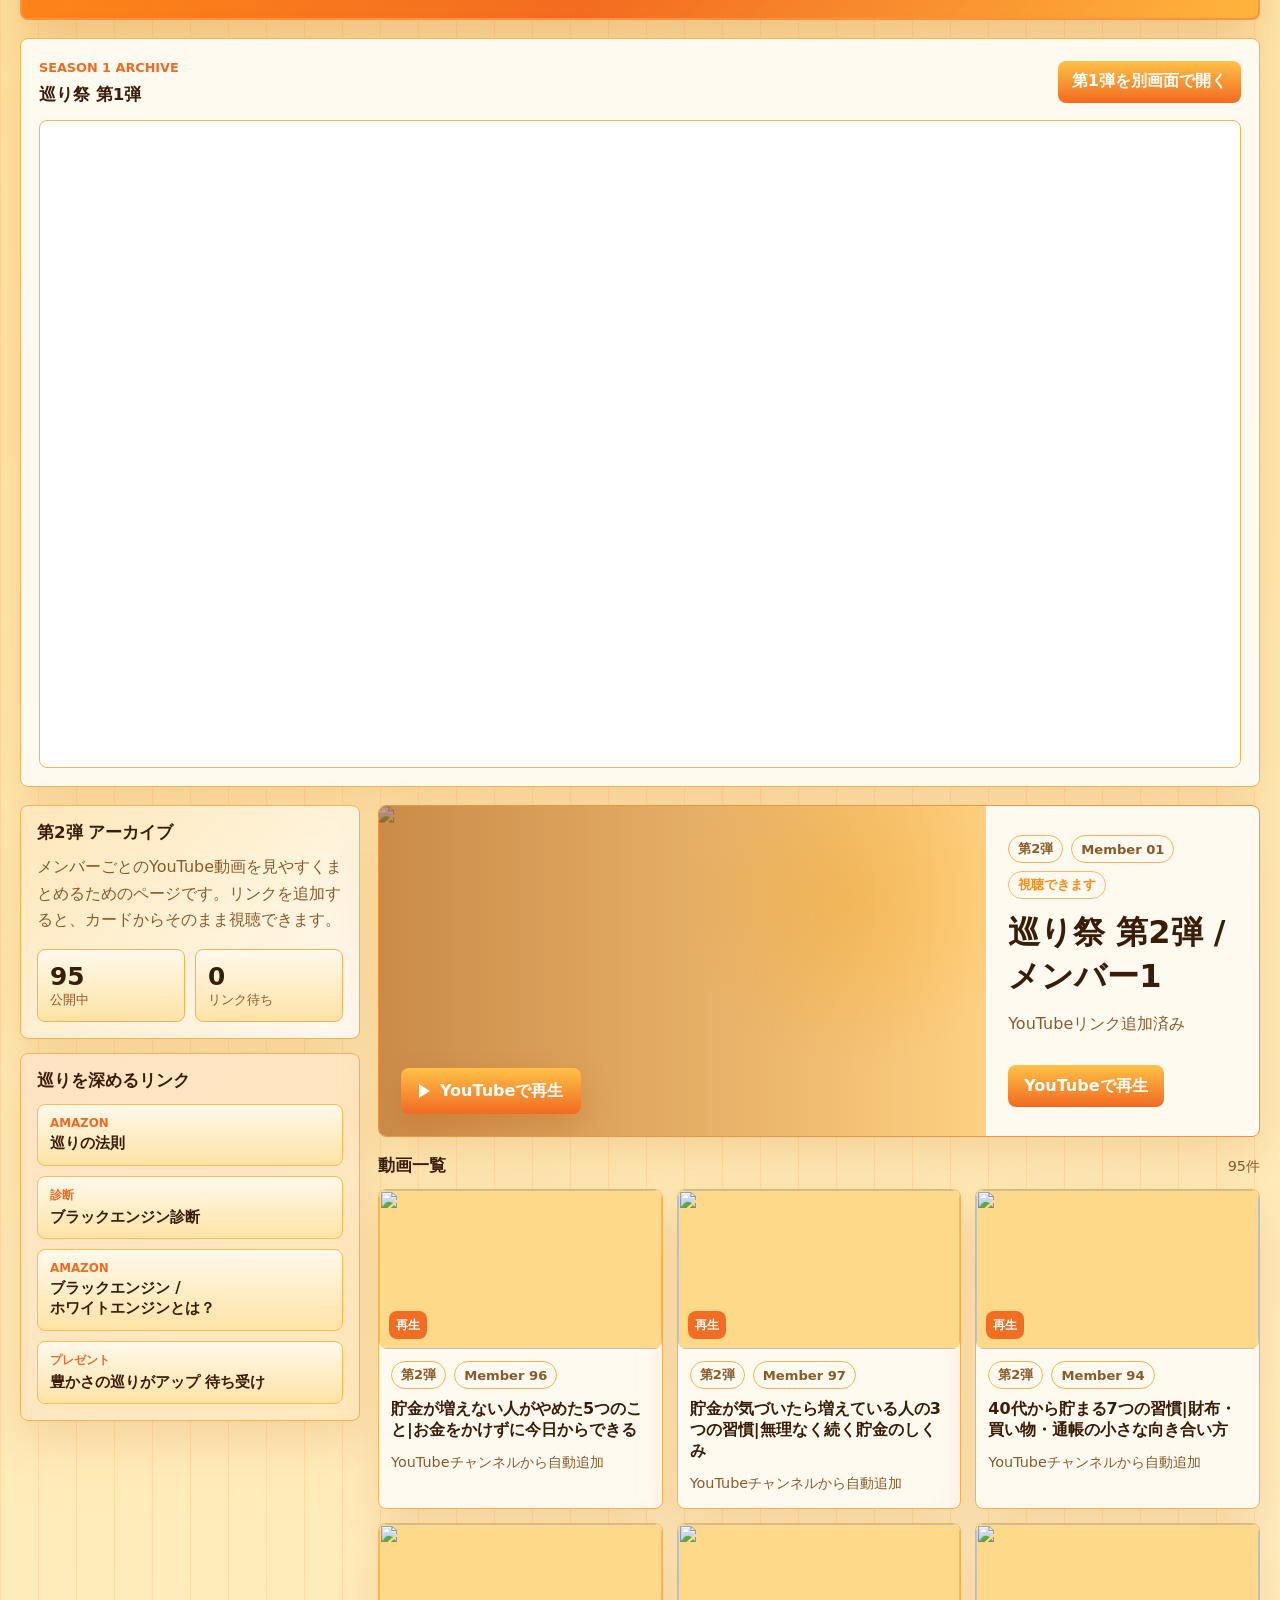
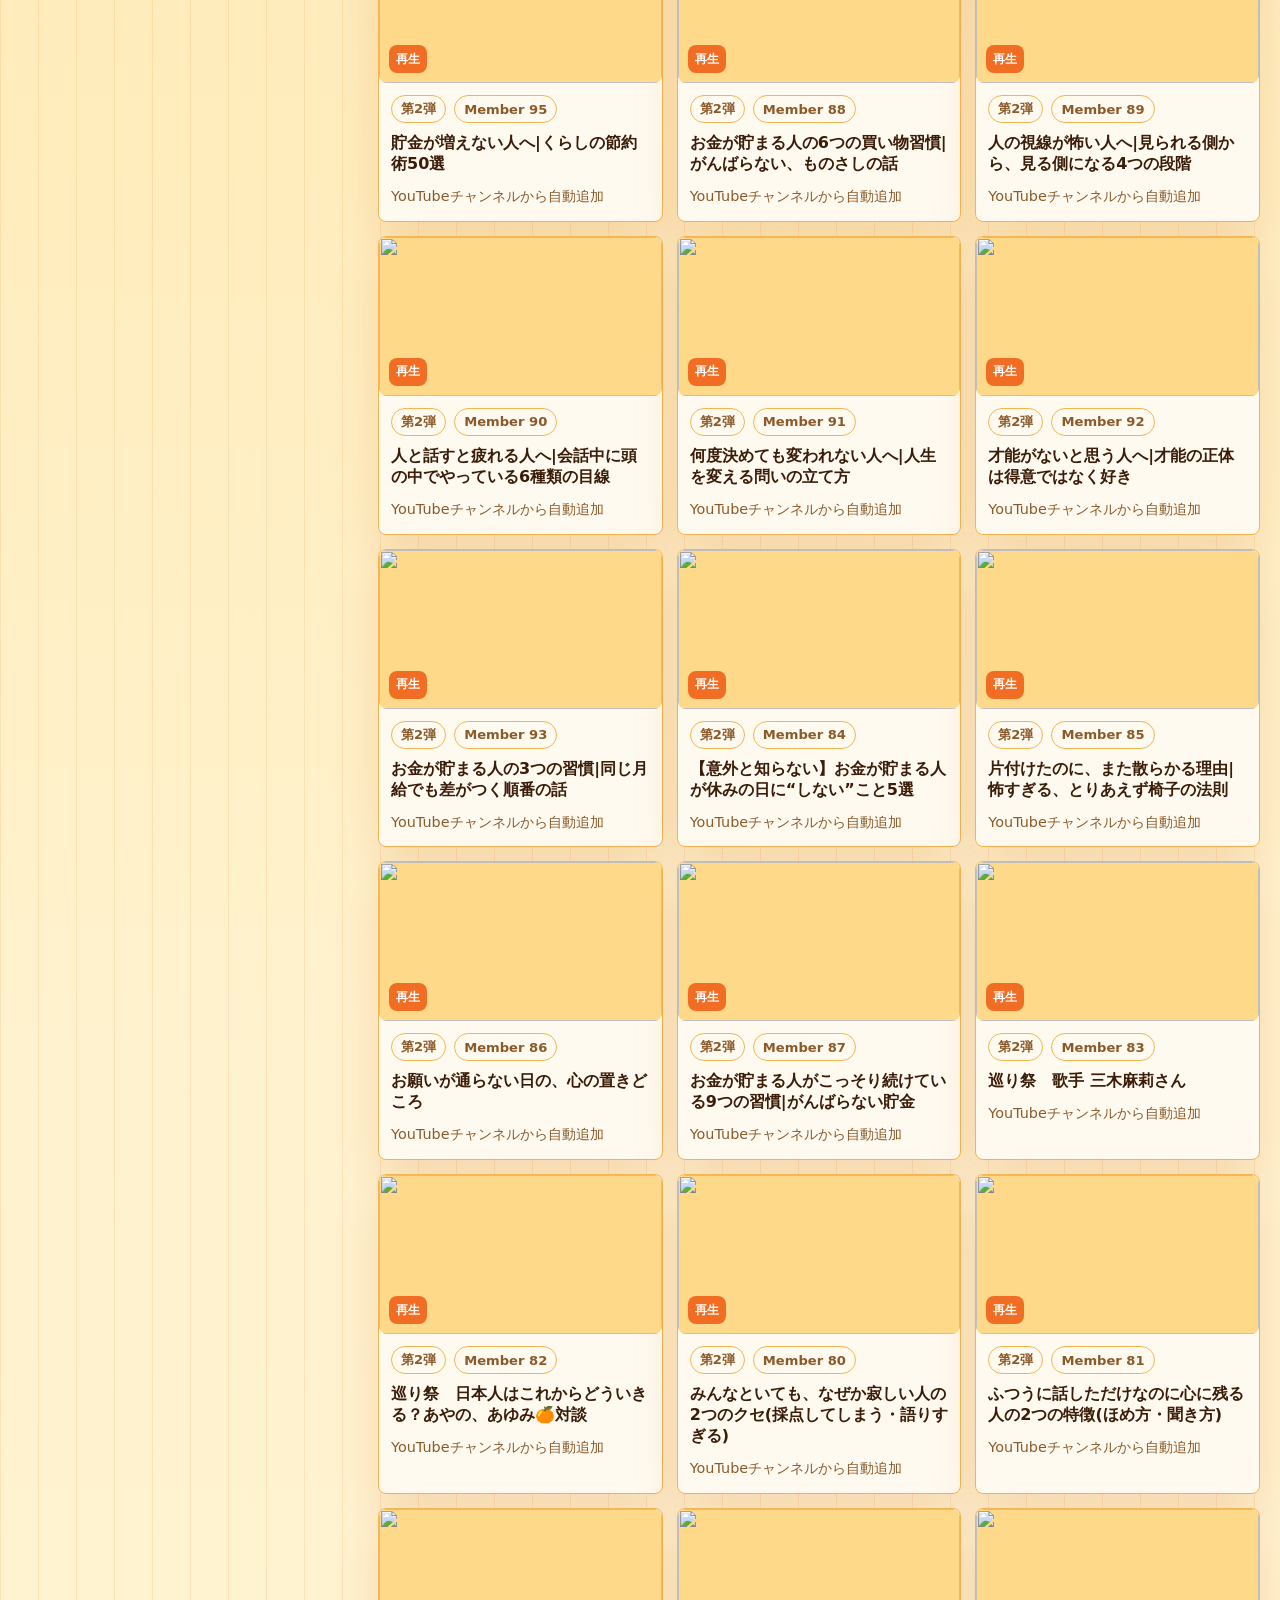
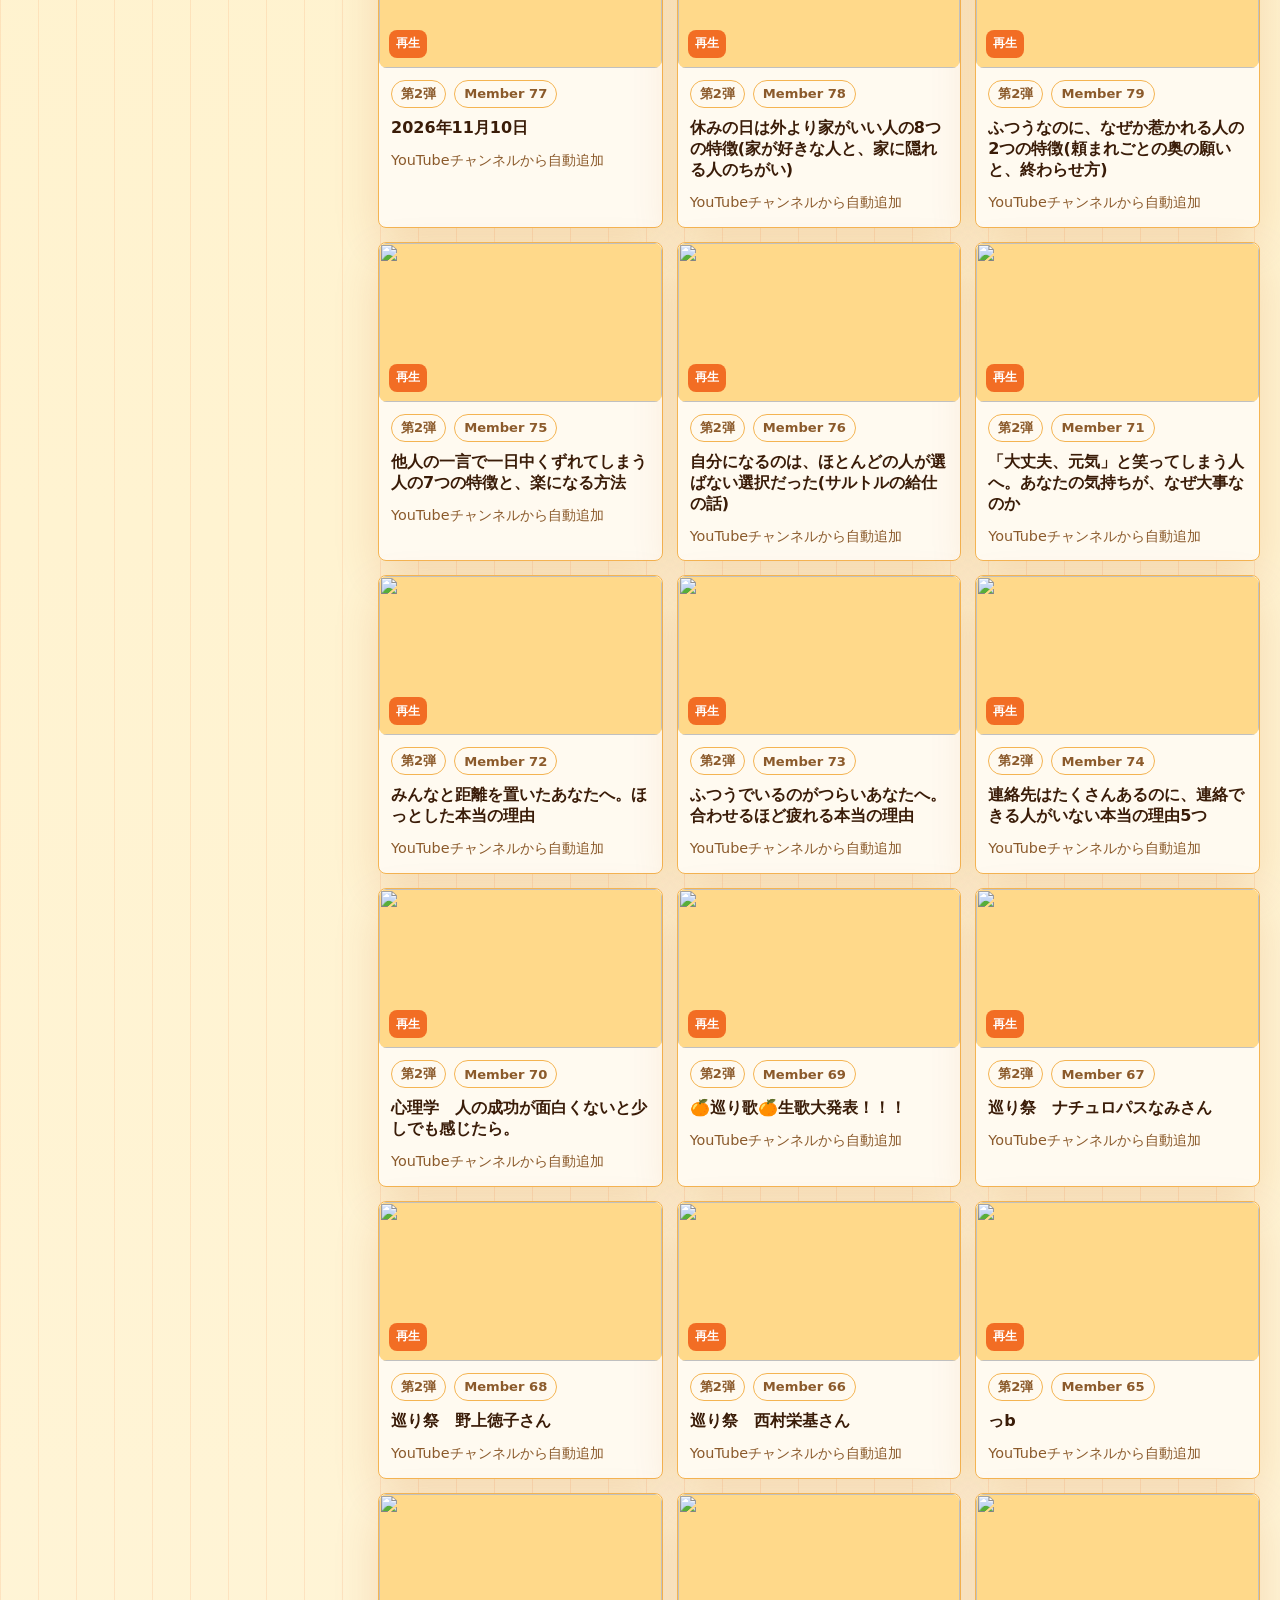
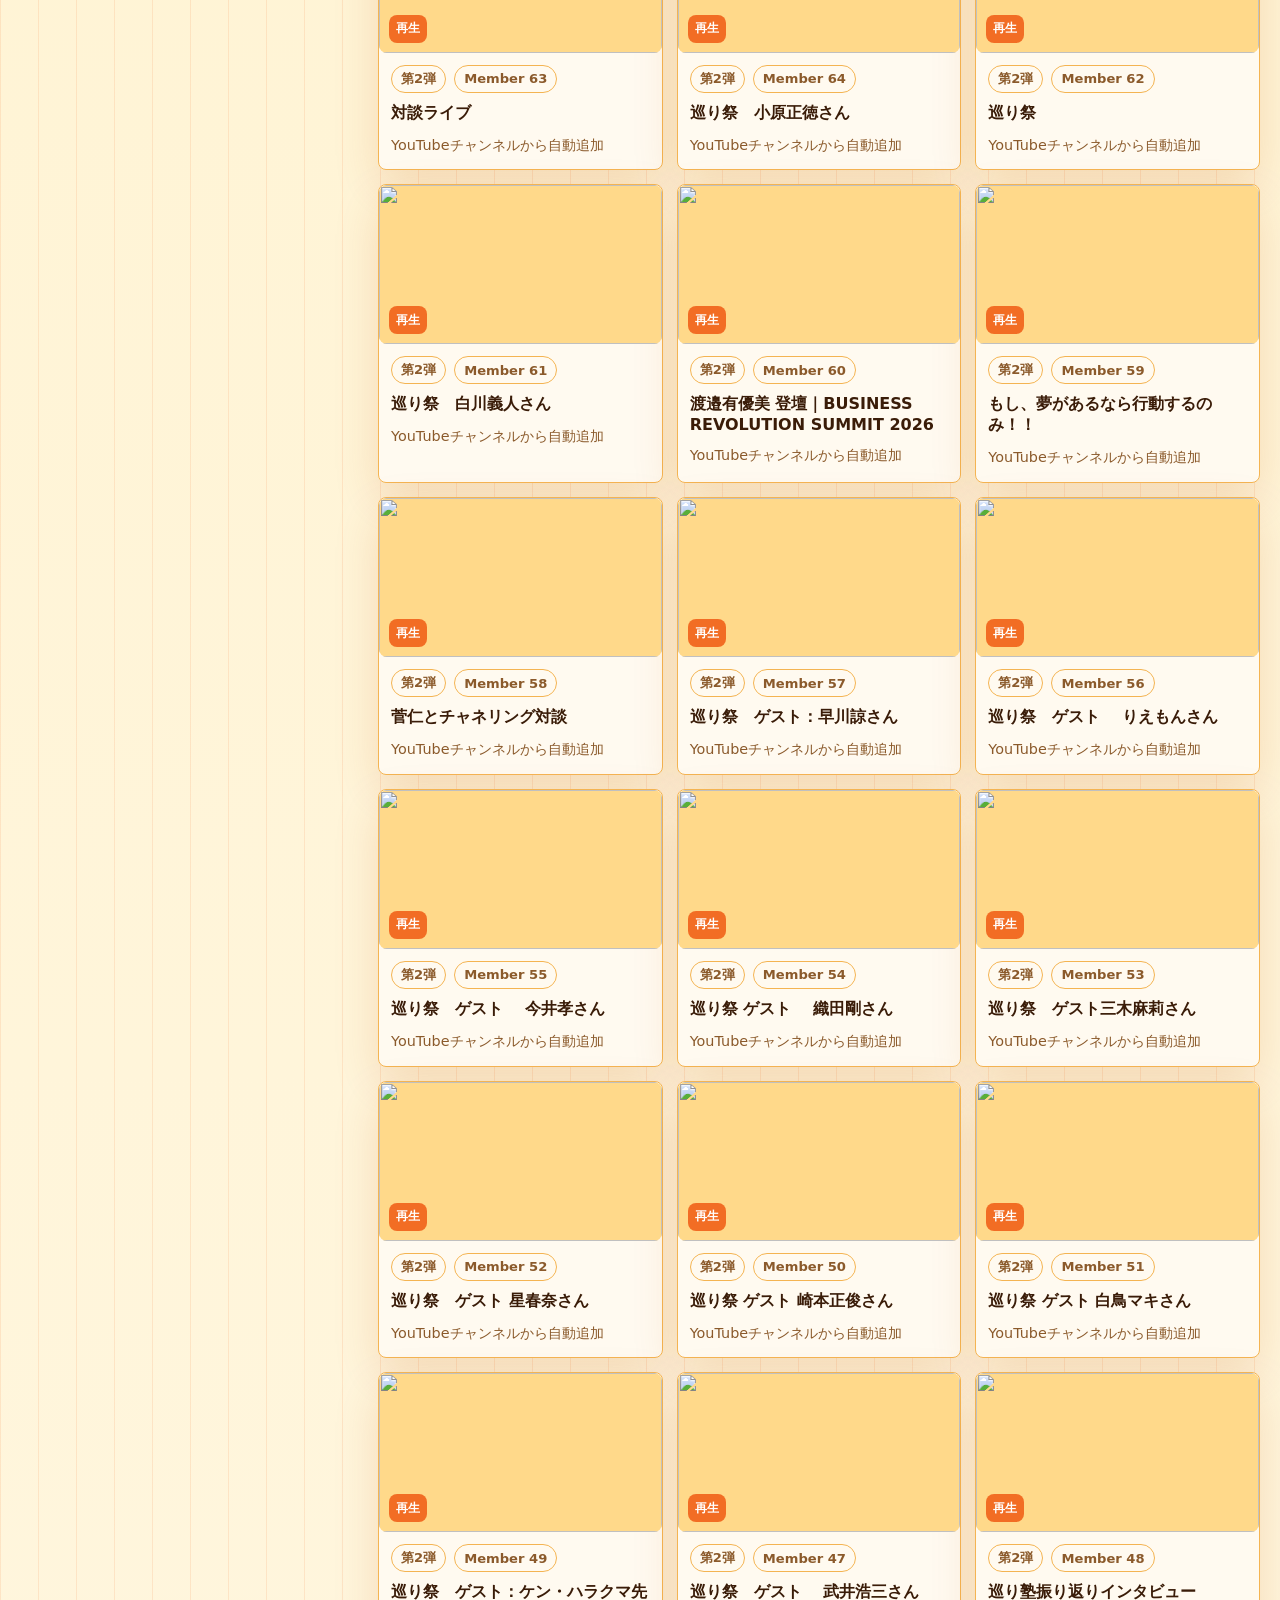
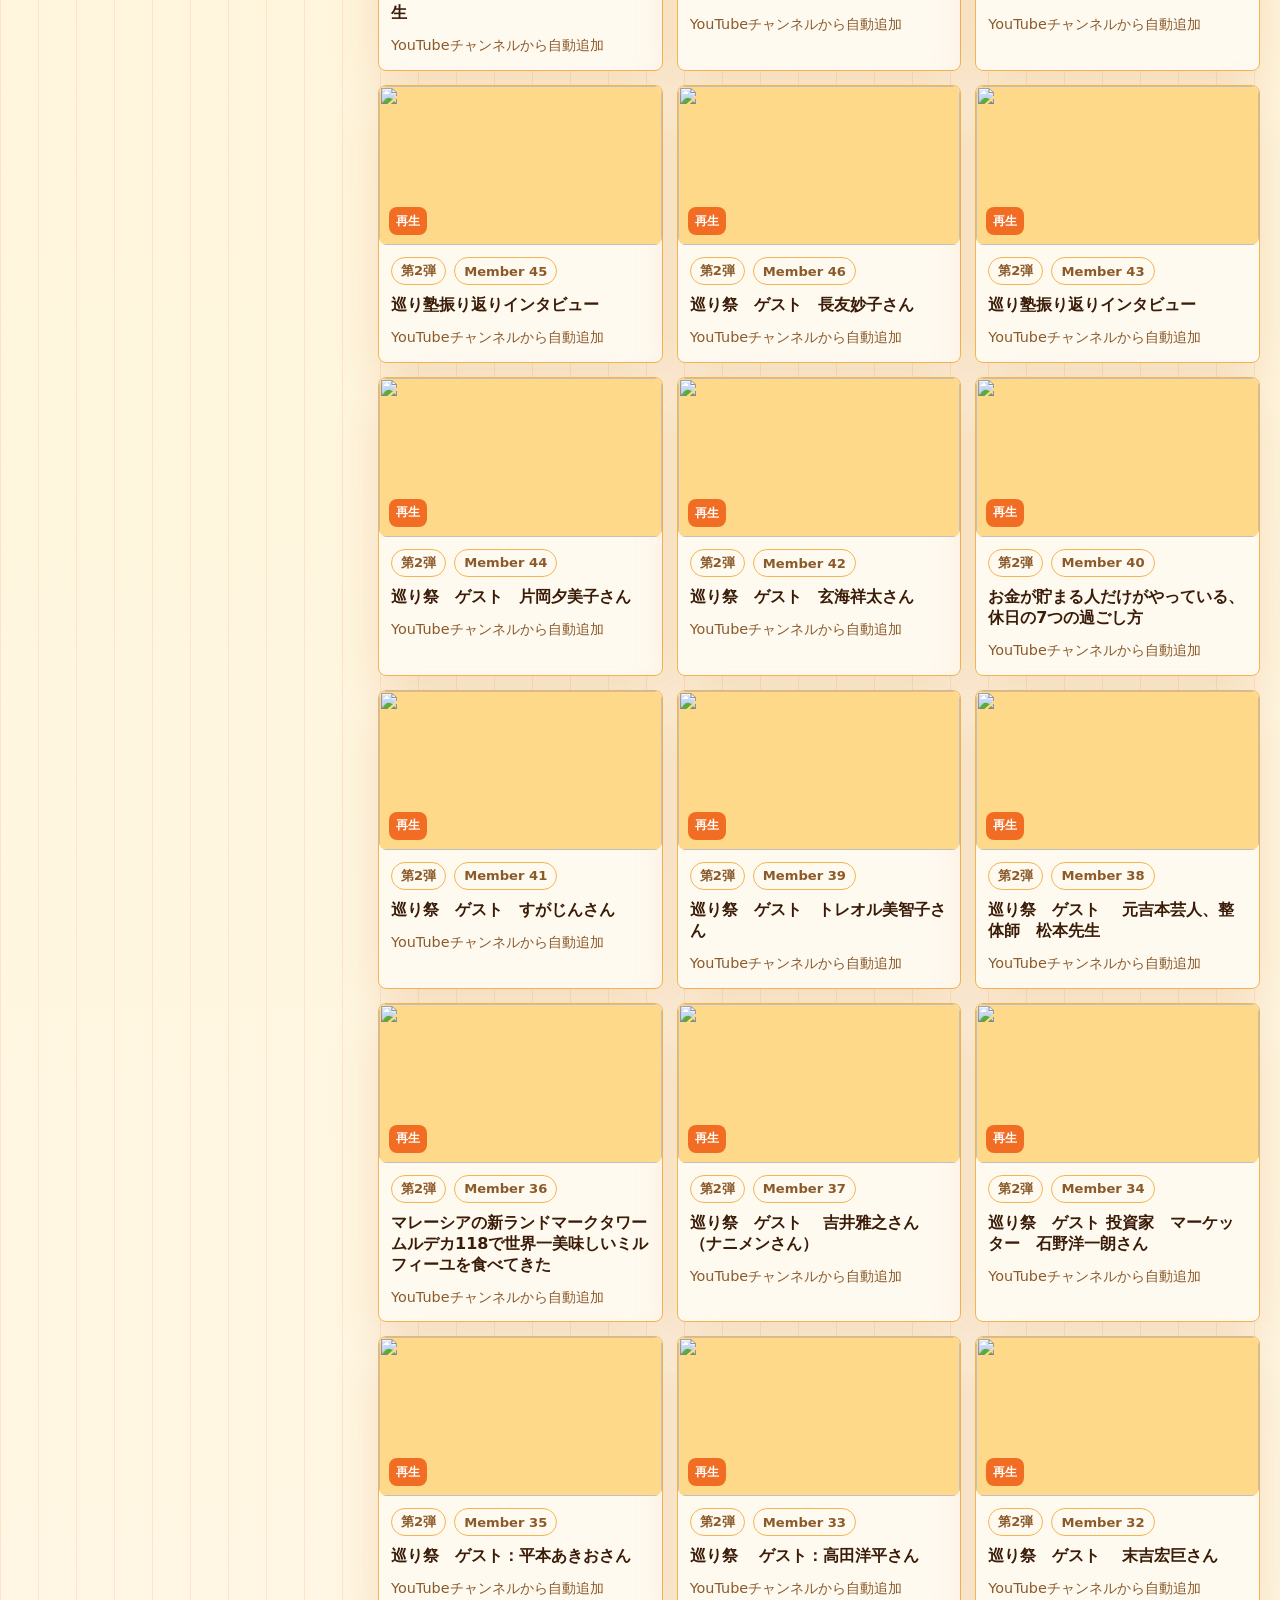
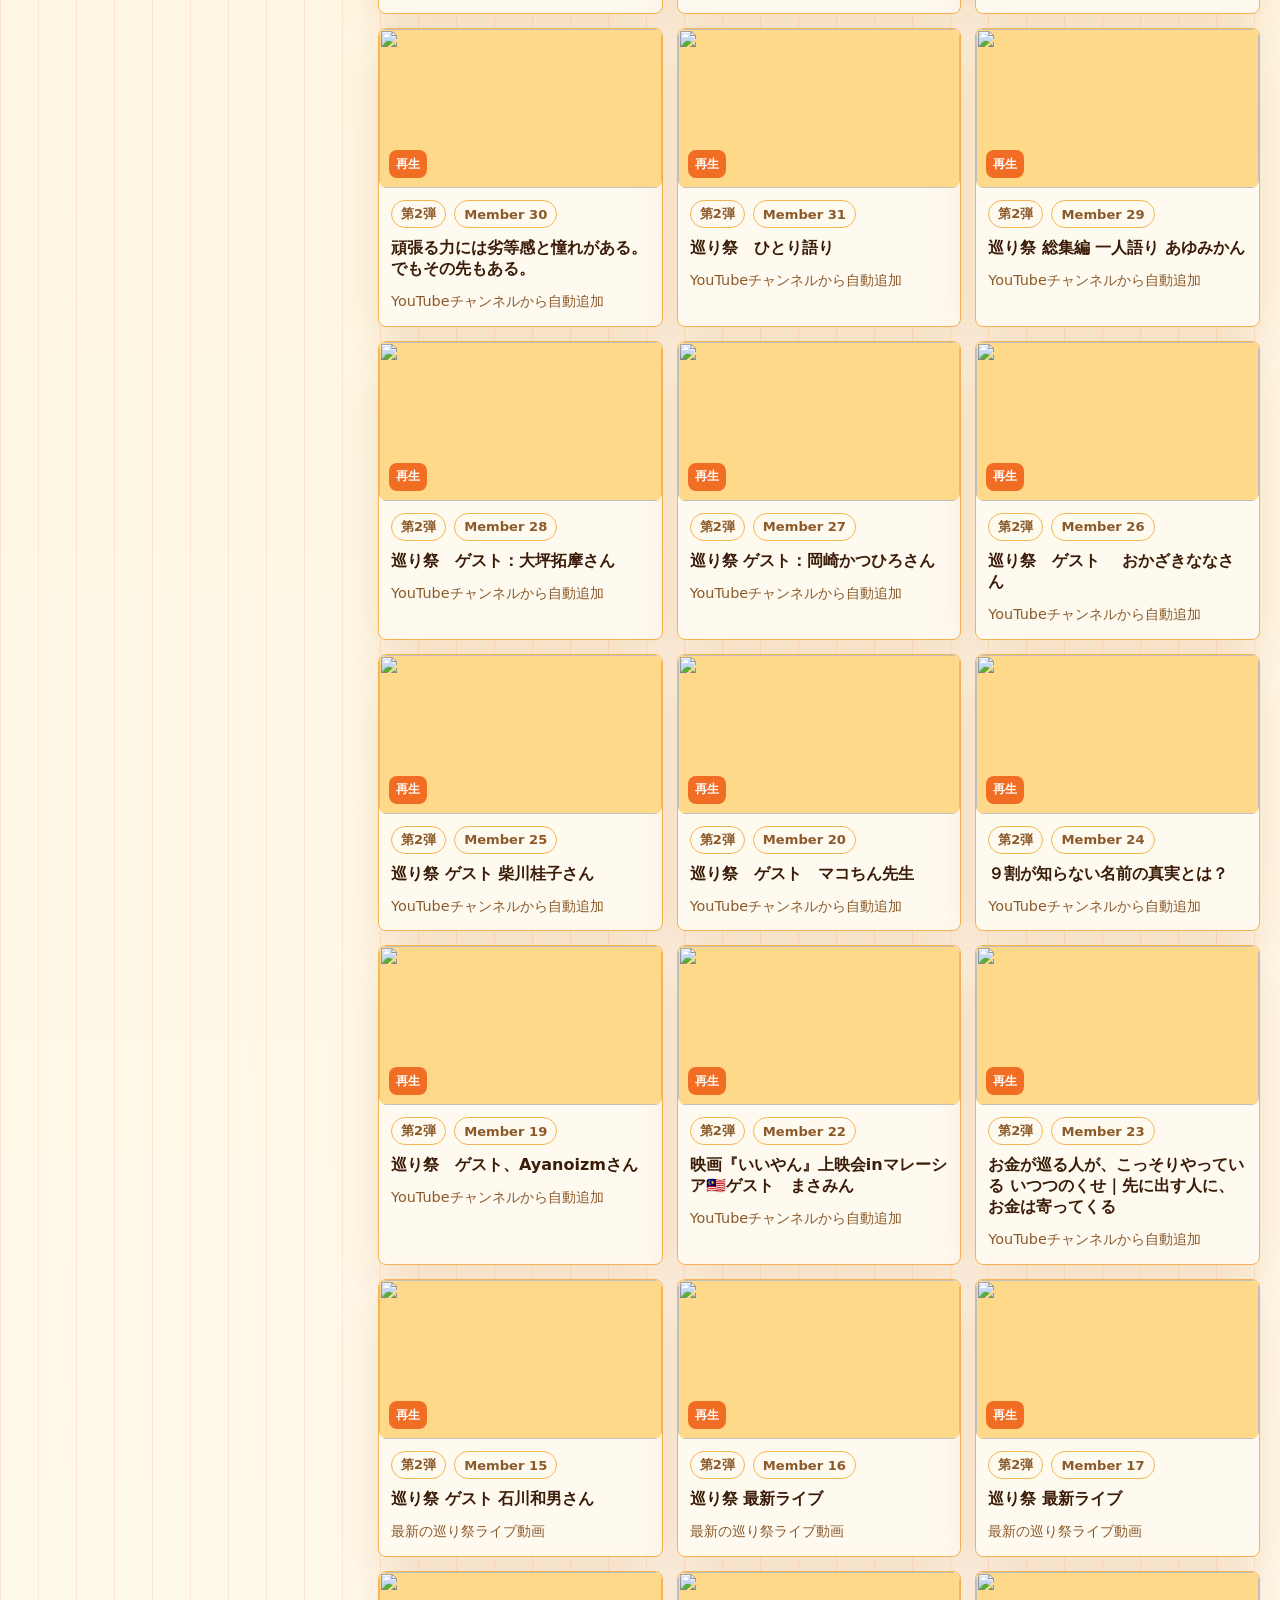
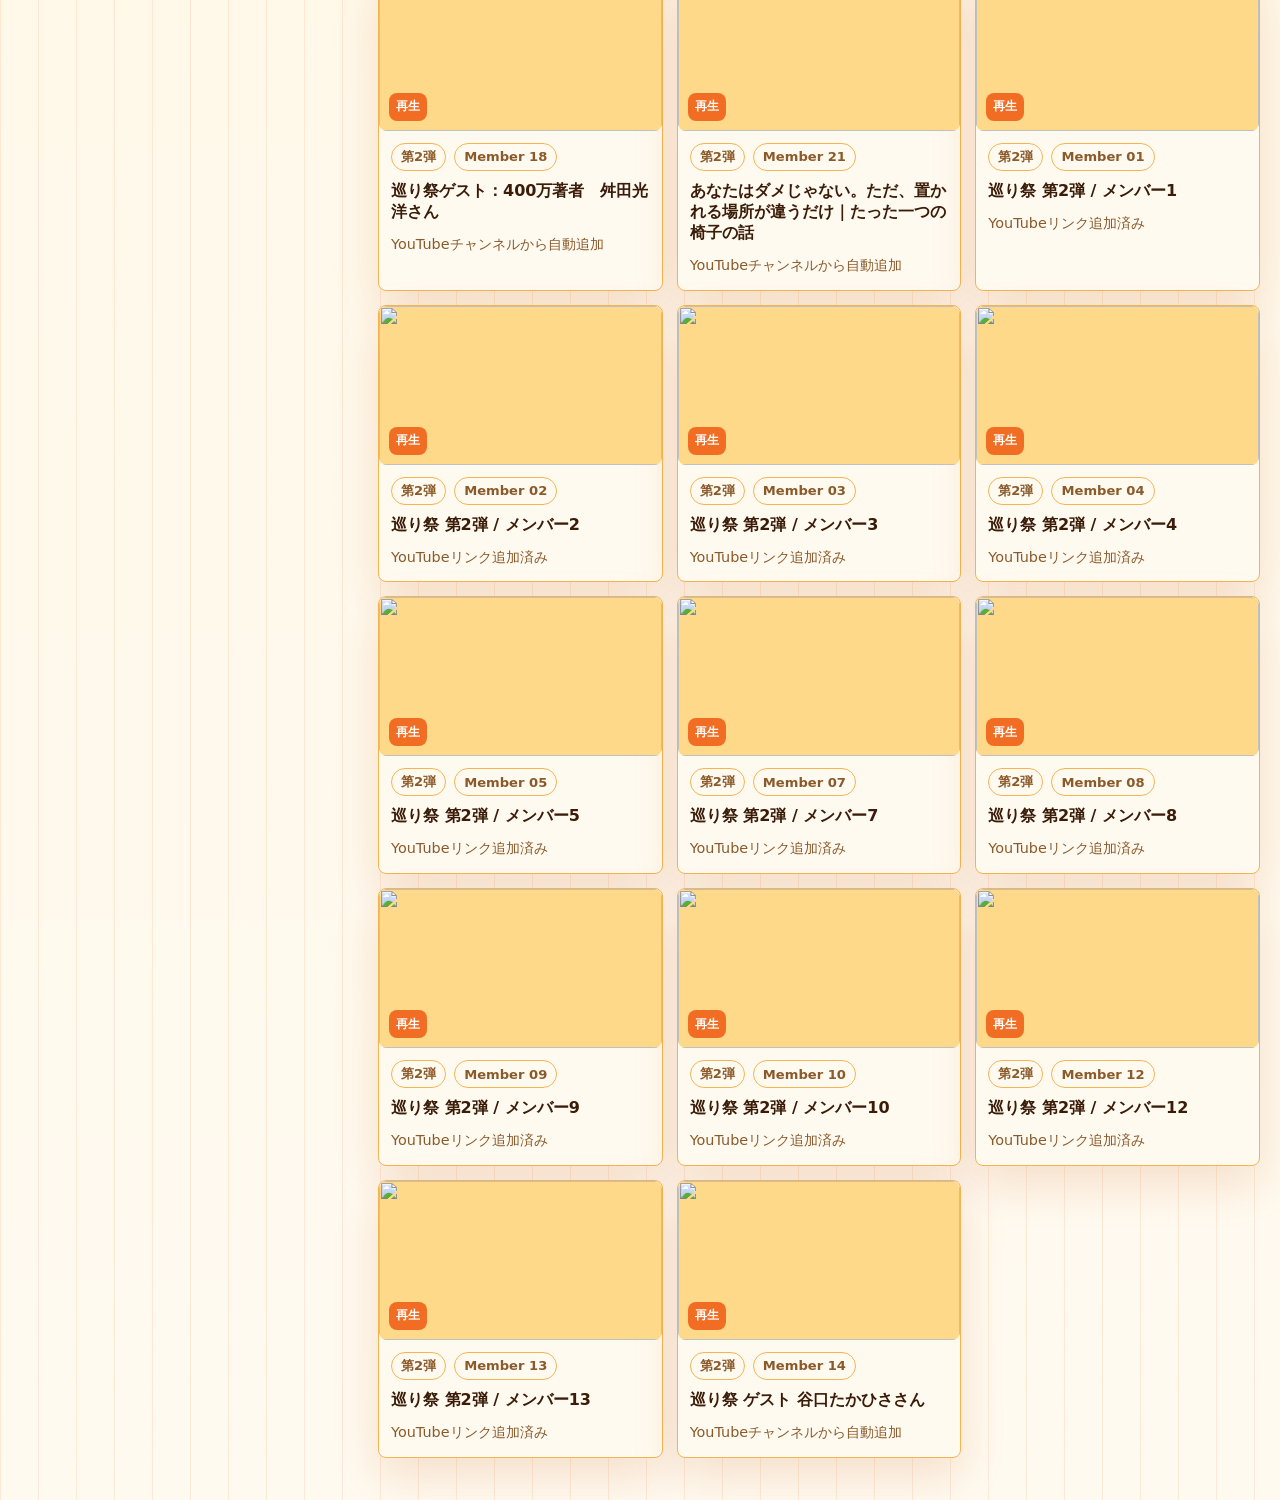
==== commit bb2521b1: "Auto add latest YouTube videos" ====
--- a/eguri-matsuri/index.html
+++ b/eguri-matsuri/index.html
@@ -1062,6 +1062,24 @@
     "youtubeUrl": "https://www.youtube.com/watch?v=lrAX3yy3vTo",
     "note": "YouTubeチャンネルから自動追加",
     "date": "2026-11-20"
+  },
+  {
+    "member": "96",
+    "name": "メンバー96",
+    "series": "第2弾",
+    "title": "貯金が増えない人がやめた5つのこと|お金をかけずに今日からできる",
+    "youtubeUrl": "https://www.youtube.com/watch?v=EHr2S_cVLxE",
+    "note": "YouTubeチャンネルから自動追加",
+    "date": "2026-11-22"
+  },
+  {
+    "member": "97",
+    "name": "メンバー97",
+    "series": "第2弾",
+    "title": "貯金が気づいたら増えている人の3つの習慣|無理なく続く貯金のしくみ",
+    "youtubeUrl": "https://www.youtube.com/watch?v=MeFU5jhl6GI",
+    "note": "YouTubeチャンネルから自動追加",
+    "date": "2026-11-22"
   }
 ];
 </script>
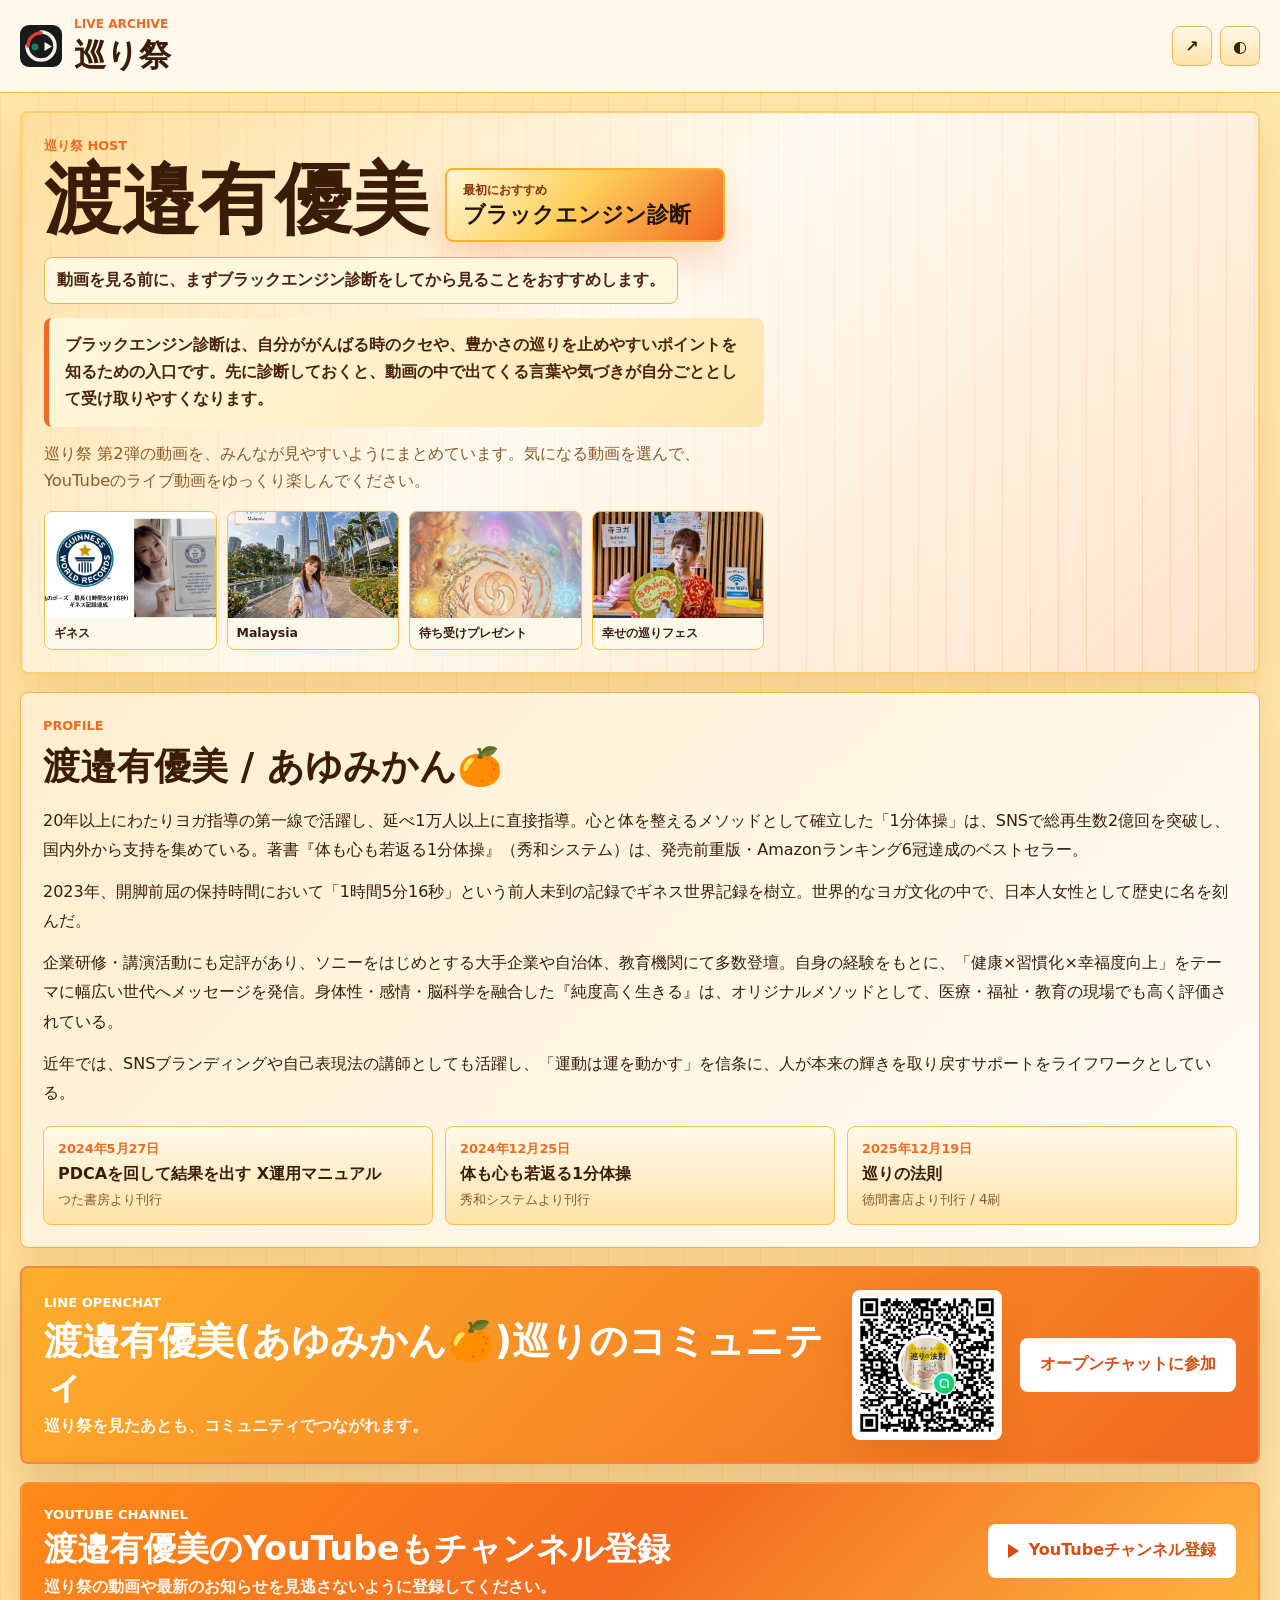
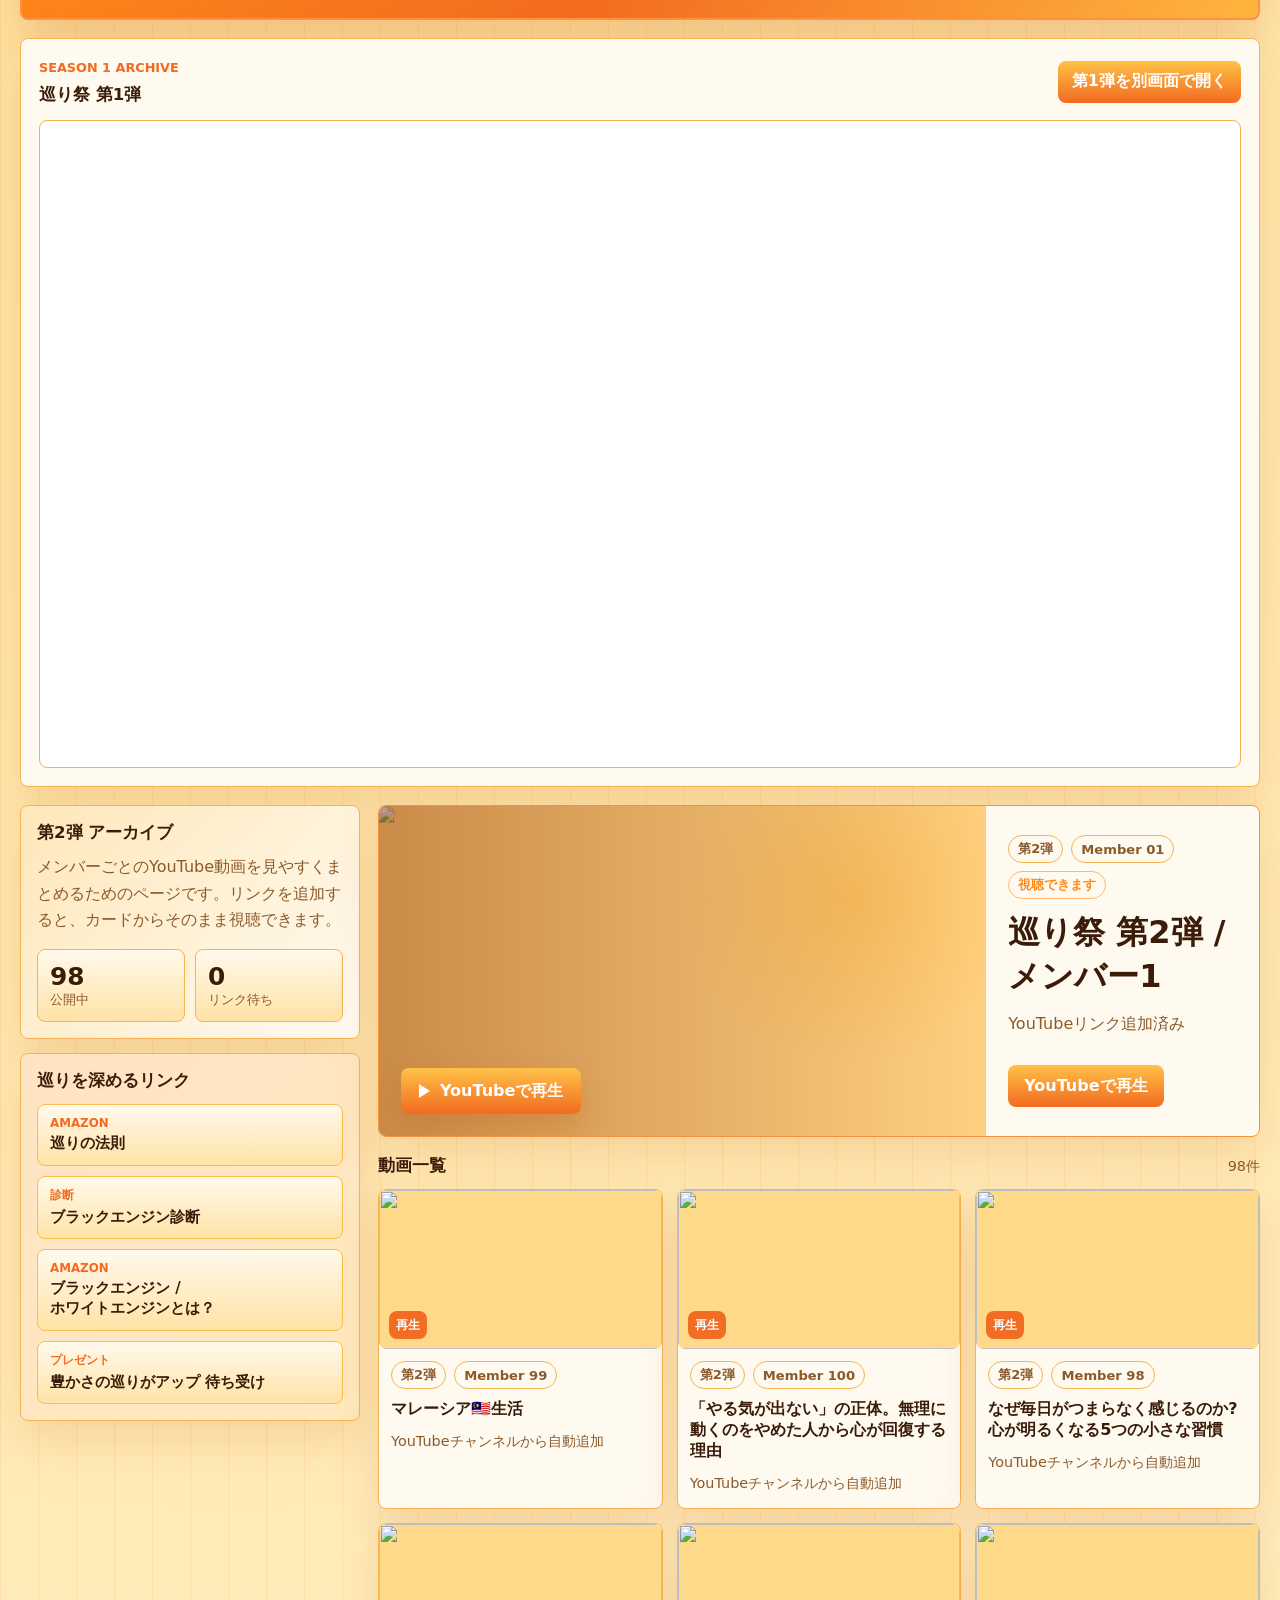
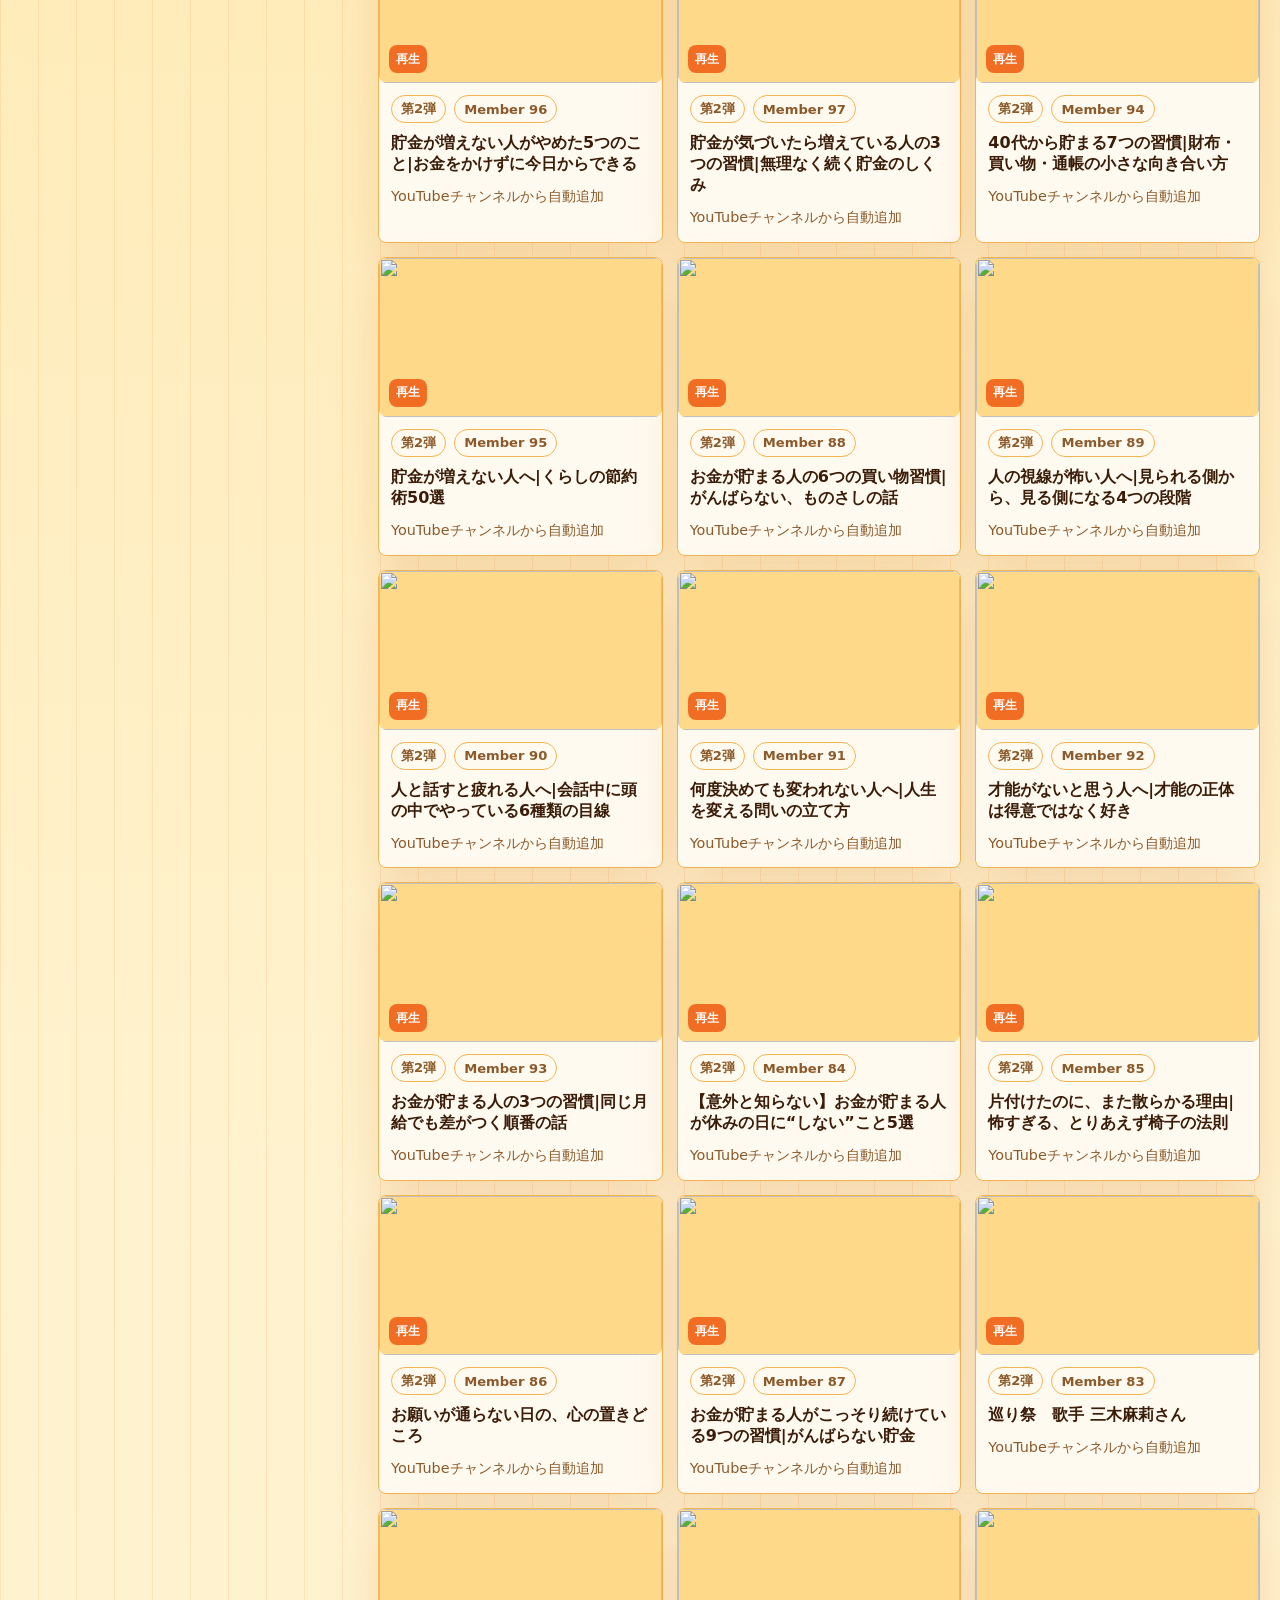
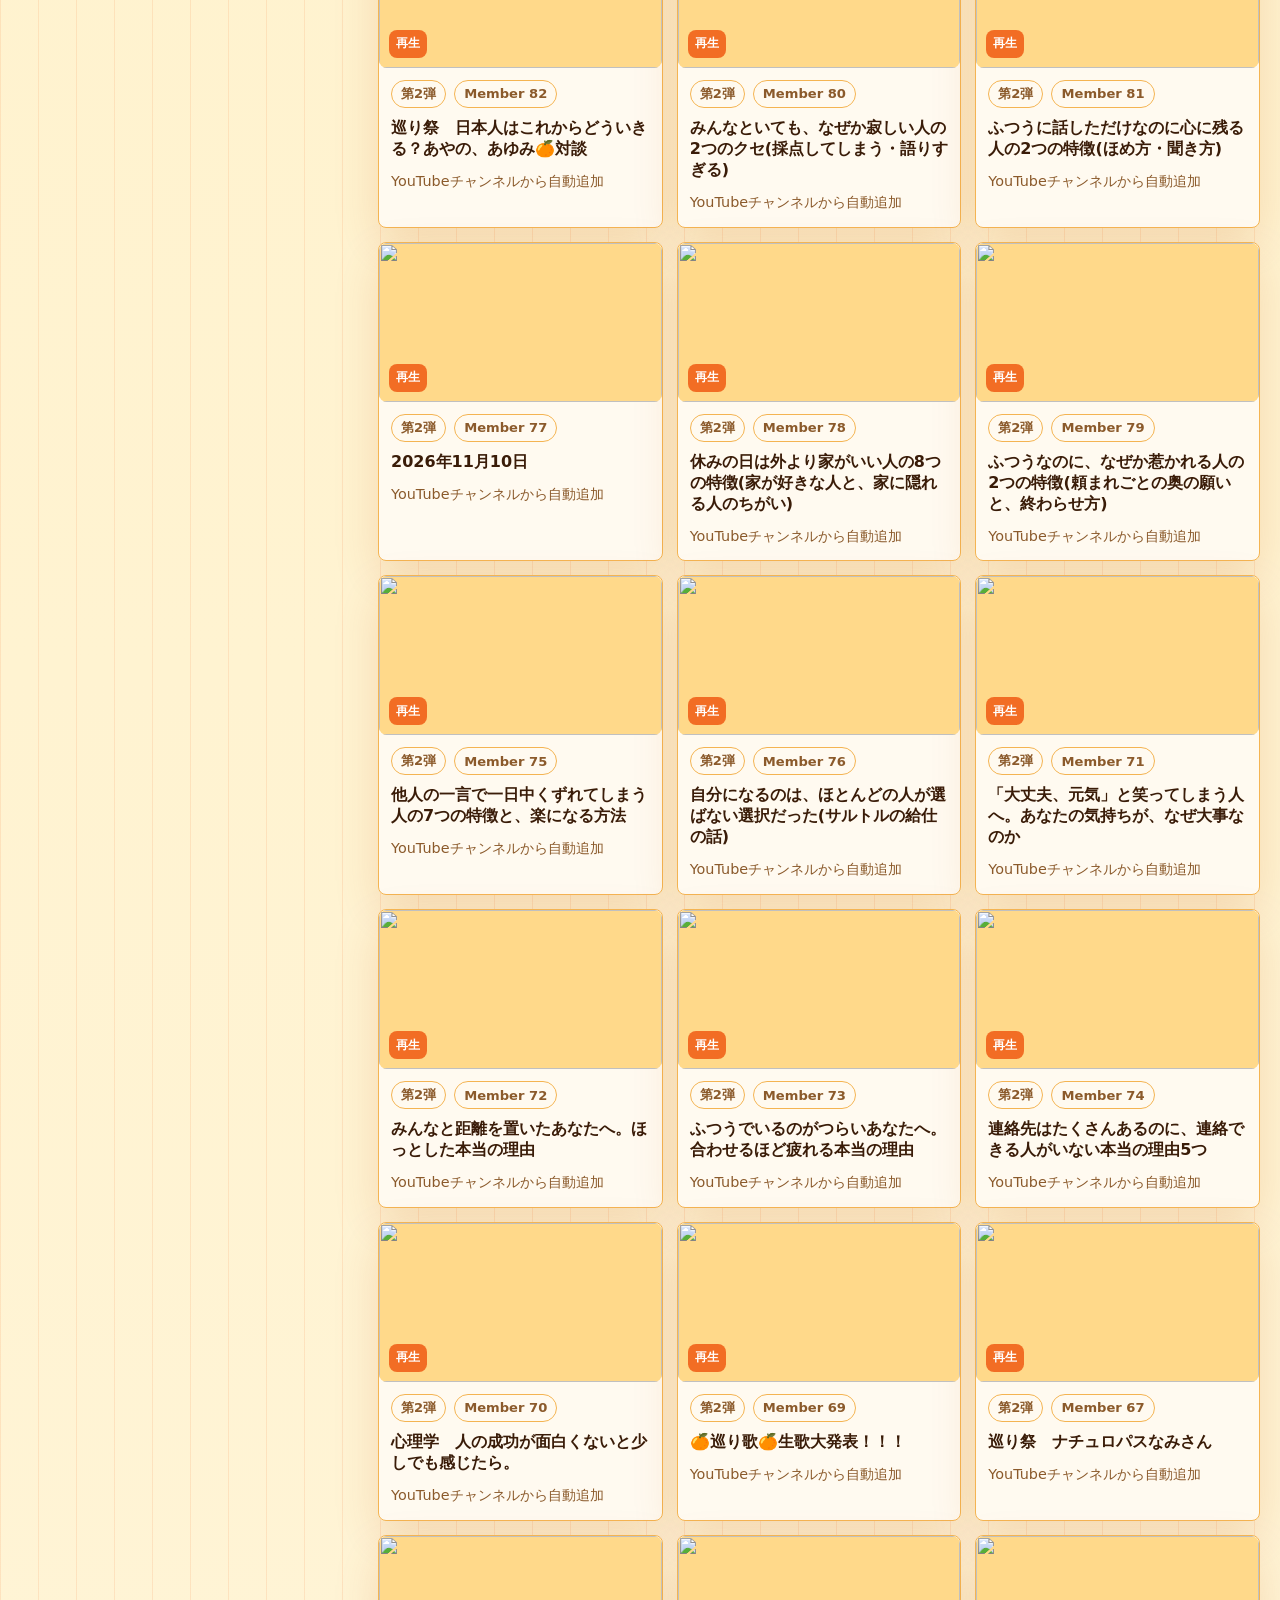
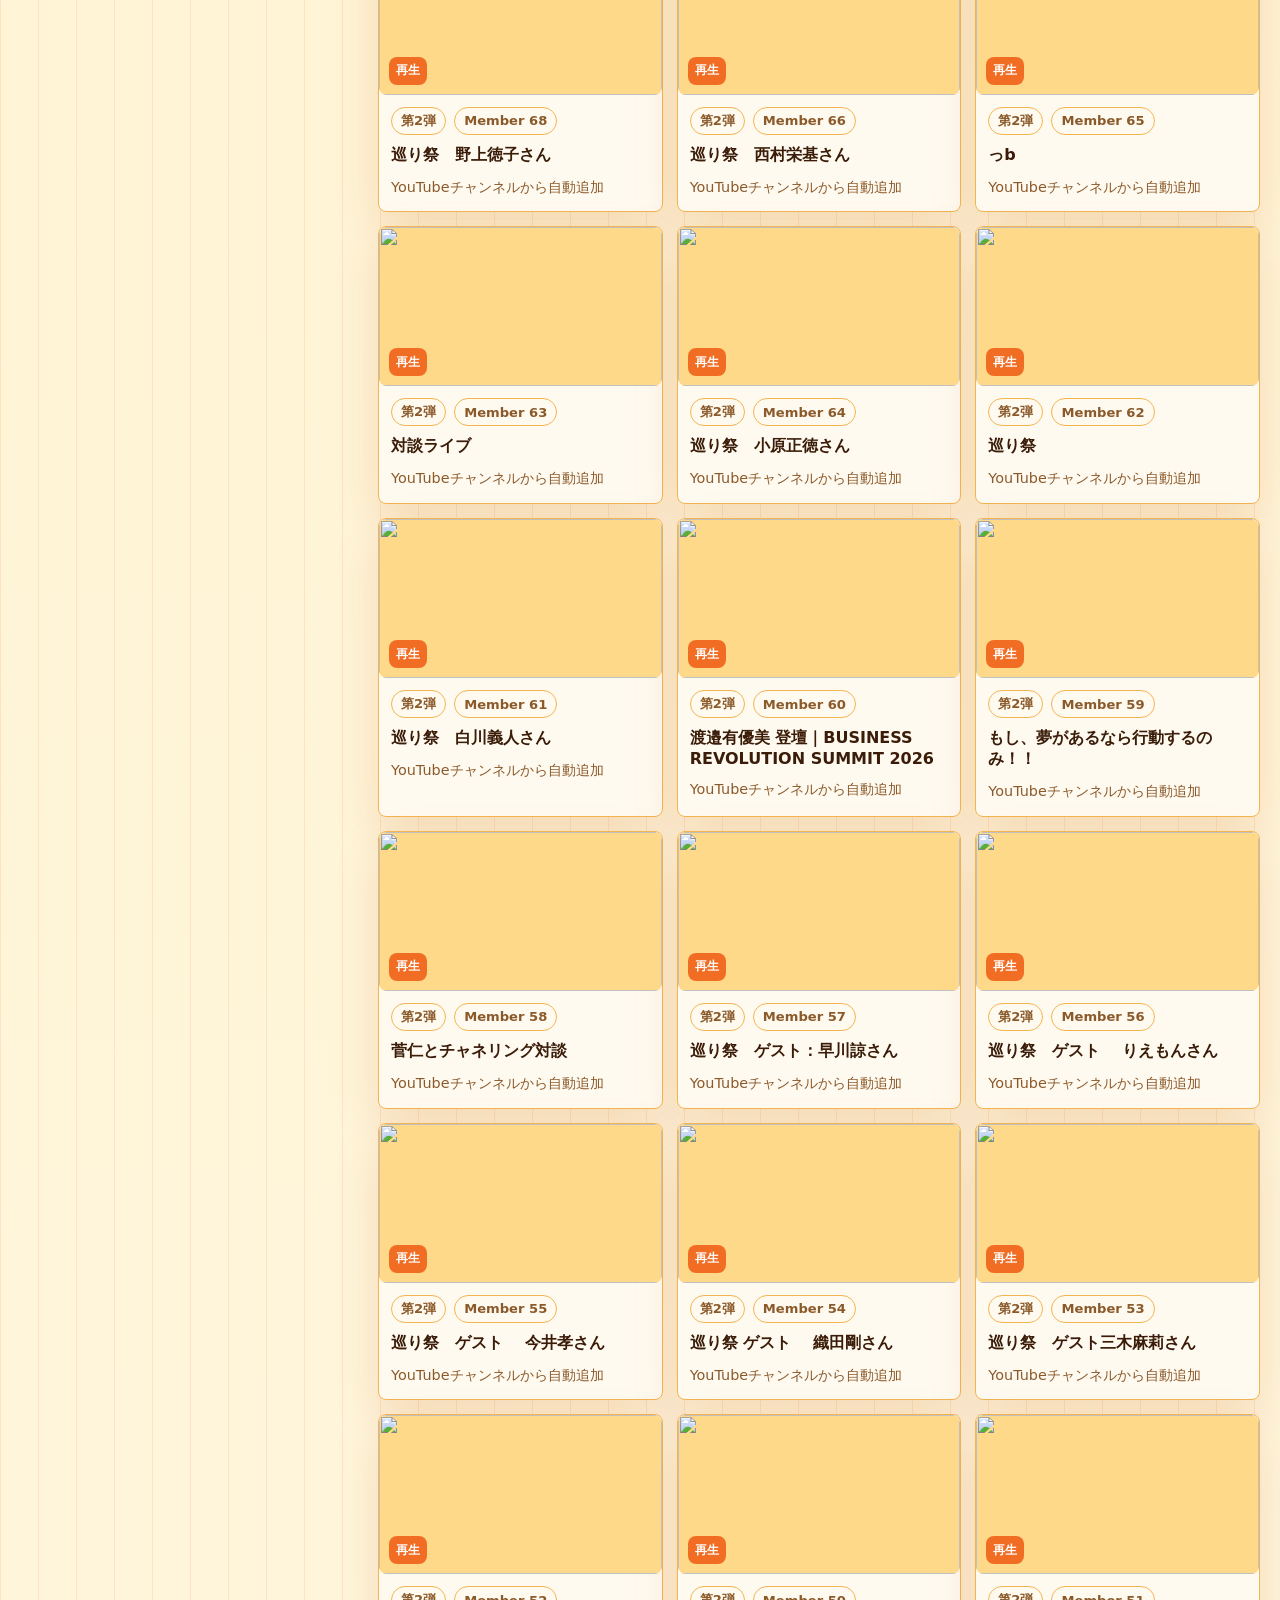
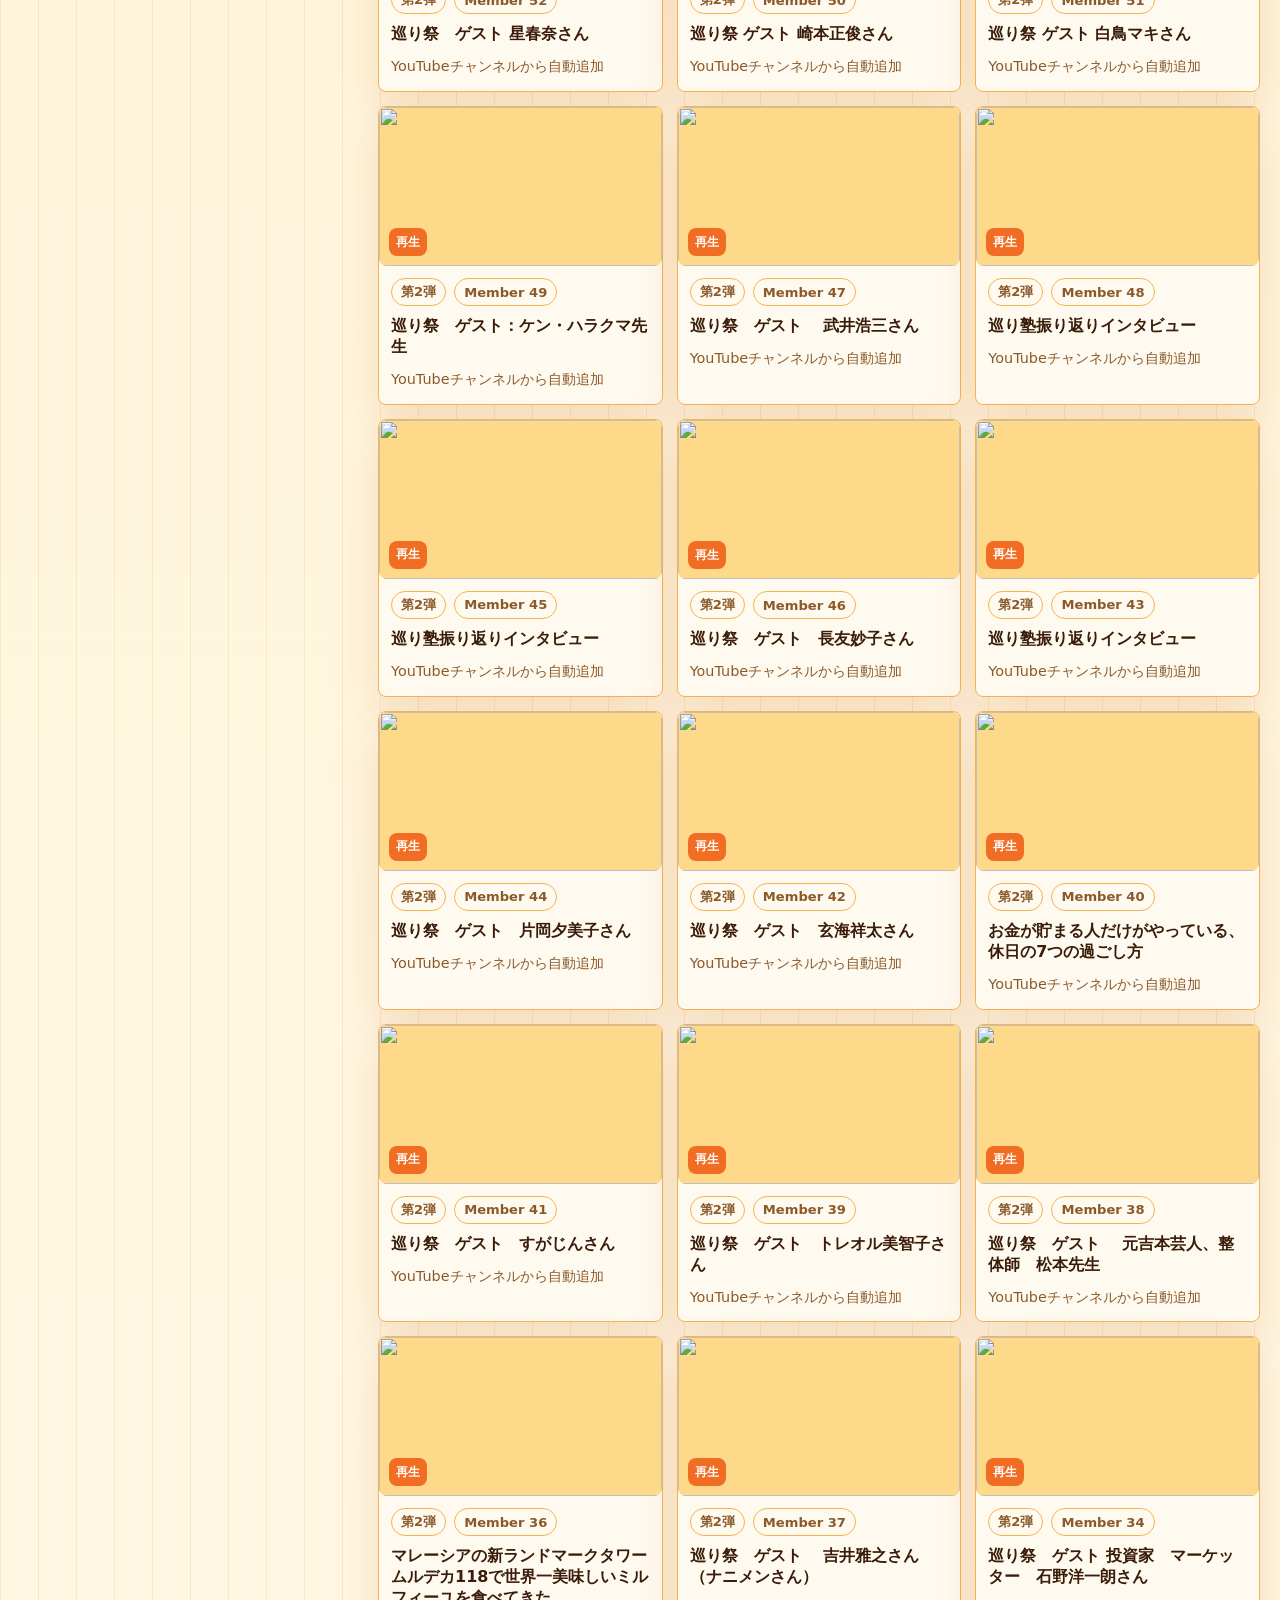
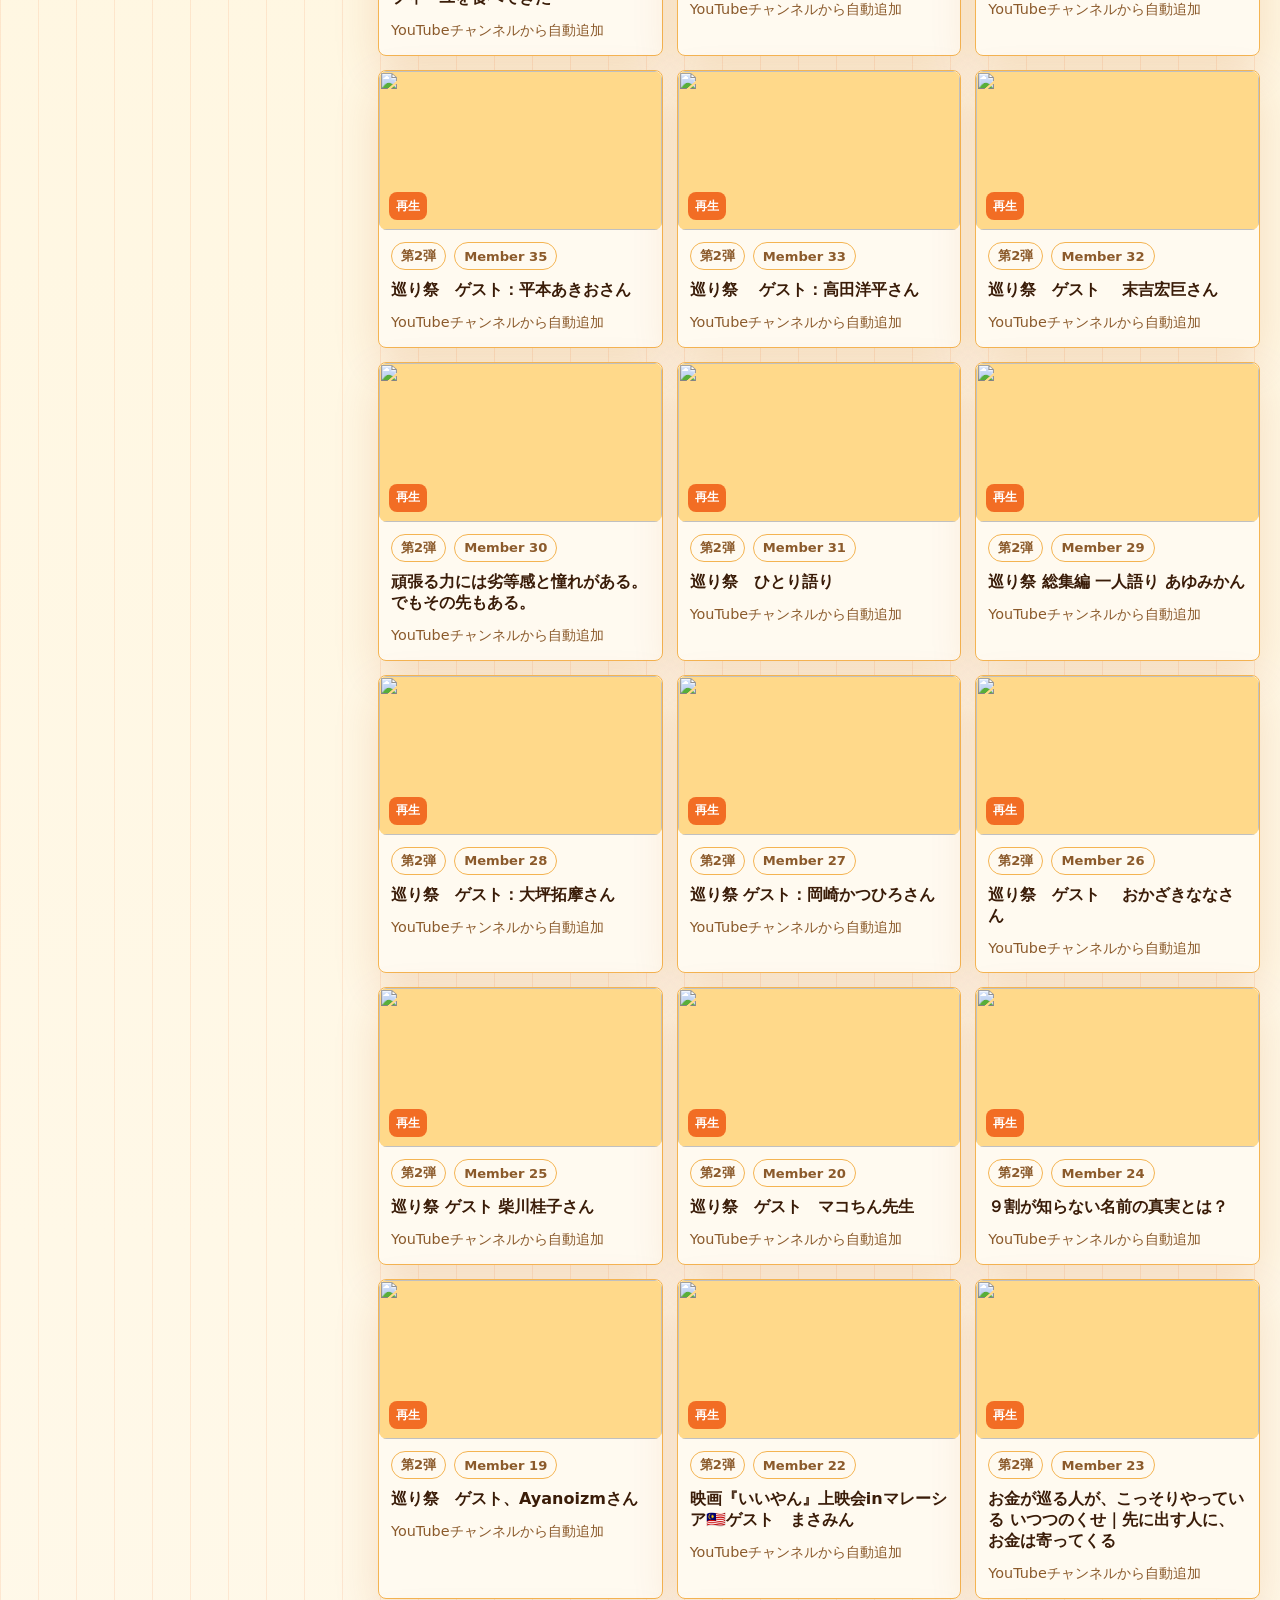
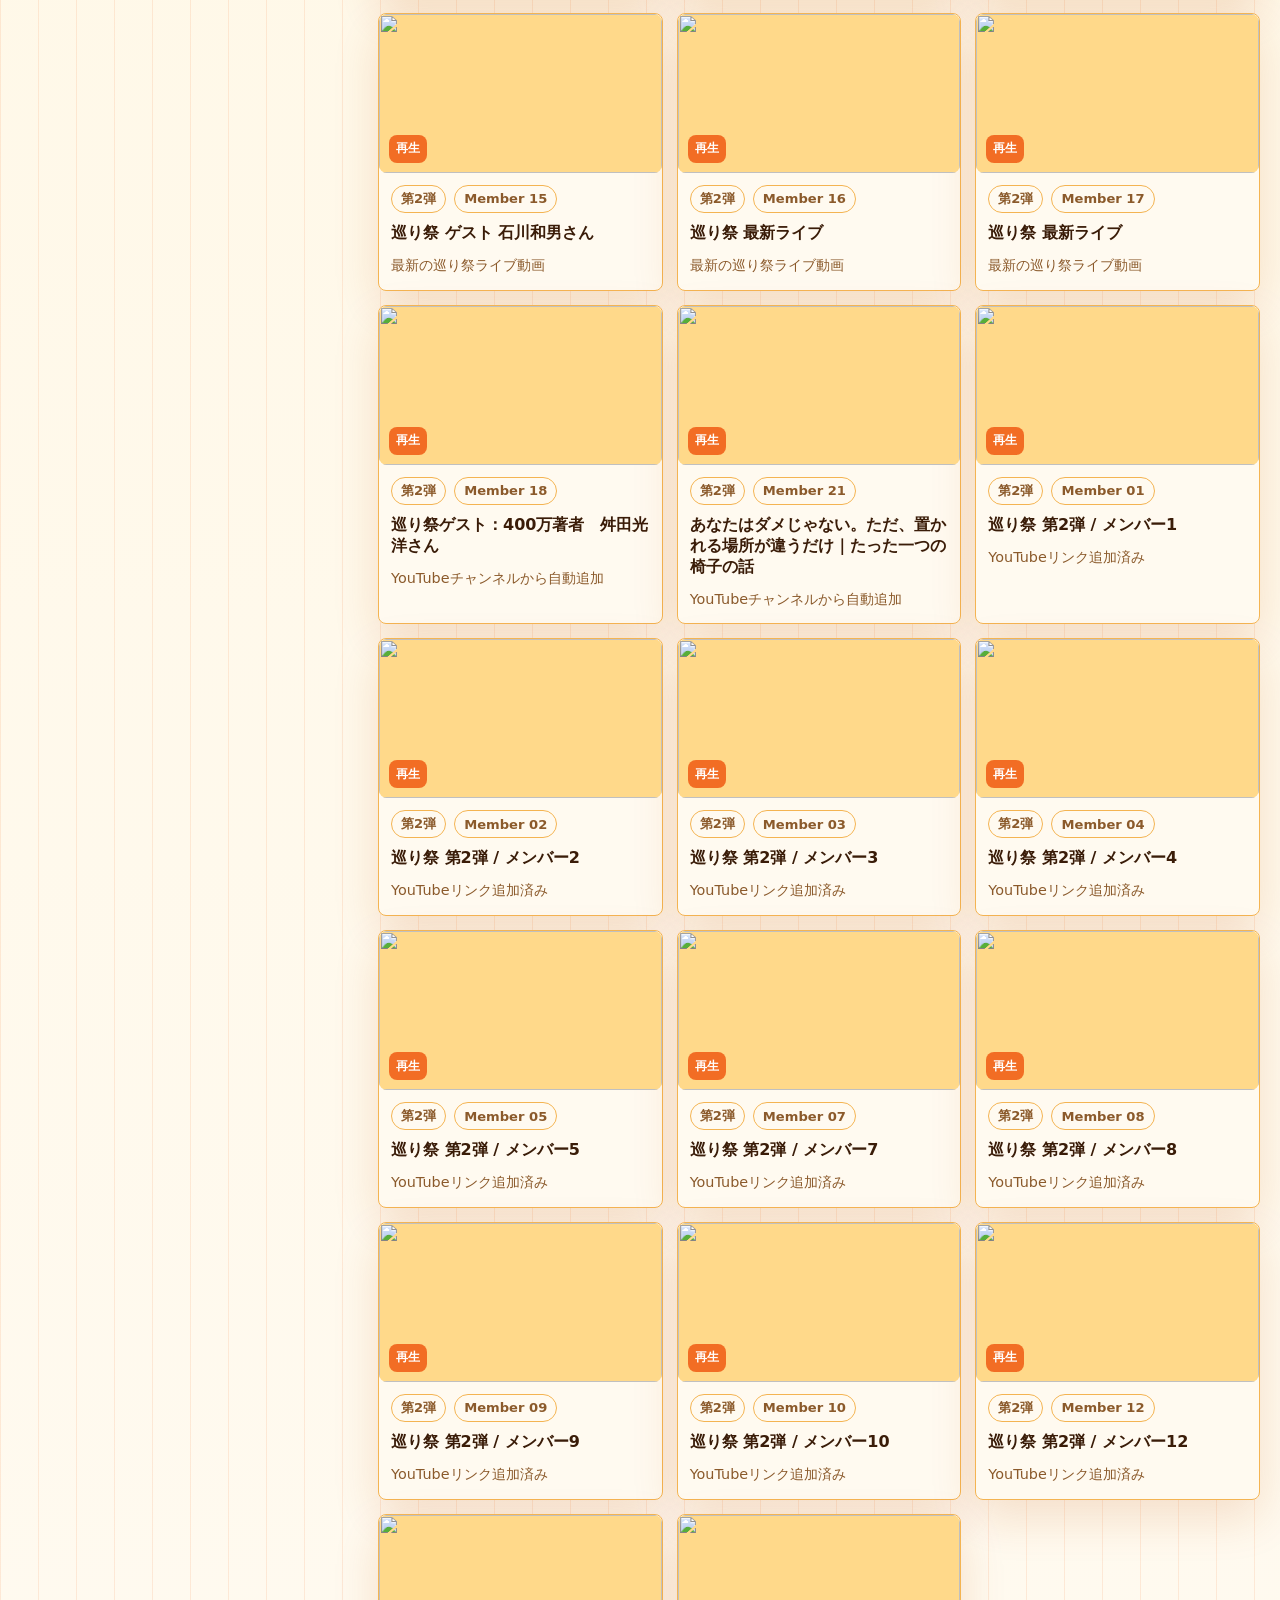
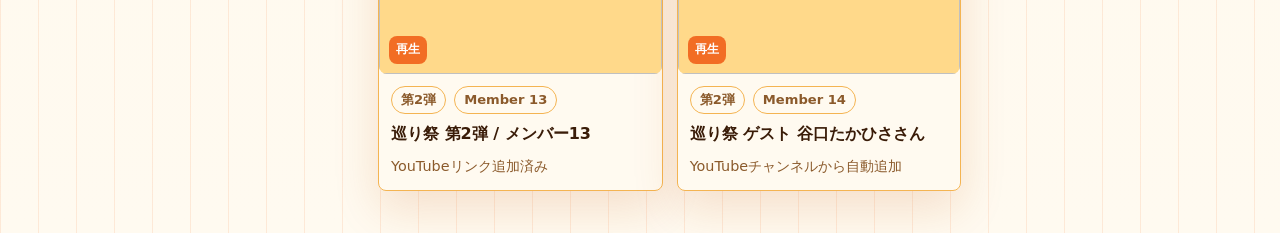
==== commit 9b5d70eb: "Auto add latest YouTube videos" ====
--- a/eguri-matsuri/index.html
+++ b/eguri-matsuri/index.html
@@ -1080,6 +1080,33 @@
     "youtubeUrl": "https://www.youtube.com/watch?v=MeFU5jhl6GI",
     "note": "YouTubeチャンネルから自動追加",
     "date": "2026-11-22"
+  },
+  {
+    "member": "98",
+    "name": "メンバー98",
+    "series": "第2弾",
+    "title": "なぜ毎日がつまらなく感じるのか?心が明るくなる5つの小さな習慣",
+    "youtubeUrl": "https://www.youtube.com/watch?v=lujYV8xcwN8",
+    "note": "YouTubeチャンネルから自動追加",
+    "date": "2026-11-23"
+  },
+  {
+    "member": "99",
+    "name": "メンバー99",
+    "series": "第2弾",
+    "title": "マレーシア🇲🇾生活",
+    "youtubeUrl": "https://www.youtube.com/watch?v=mALjT4dezbQ",
+    "note": "YouTubeチャンネルから自動追加",
+    "date": "2026-11-24"
+  },
+  {
+    "member": "100",
+    "name": "メンバー100",
+    "series": "第2弾",
+    "title": "「やる気が出ない」の正体。無理に動くのをやめた人から心が回復する理由",
+    "youtubeUrl": "https://www.youtube.com/watch?v=w9lYEKU_jSk",
+    "note": "YouTubeチャンネルから自動追加",
+    "date": "2026-11-24"
   }
 ];
 </script>
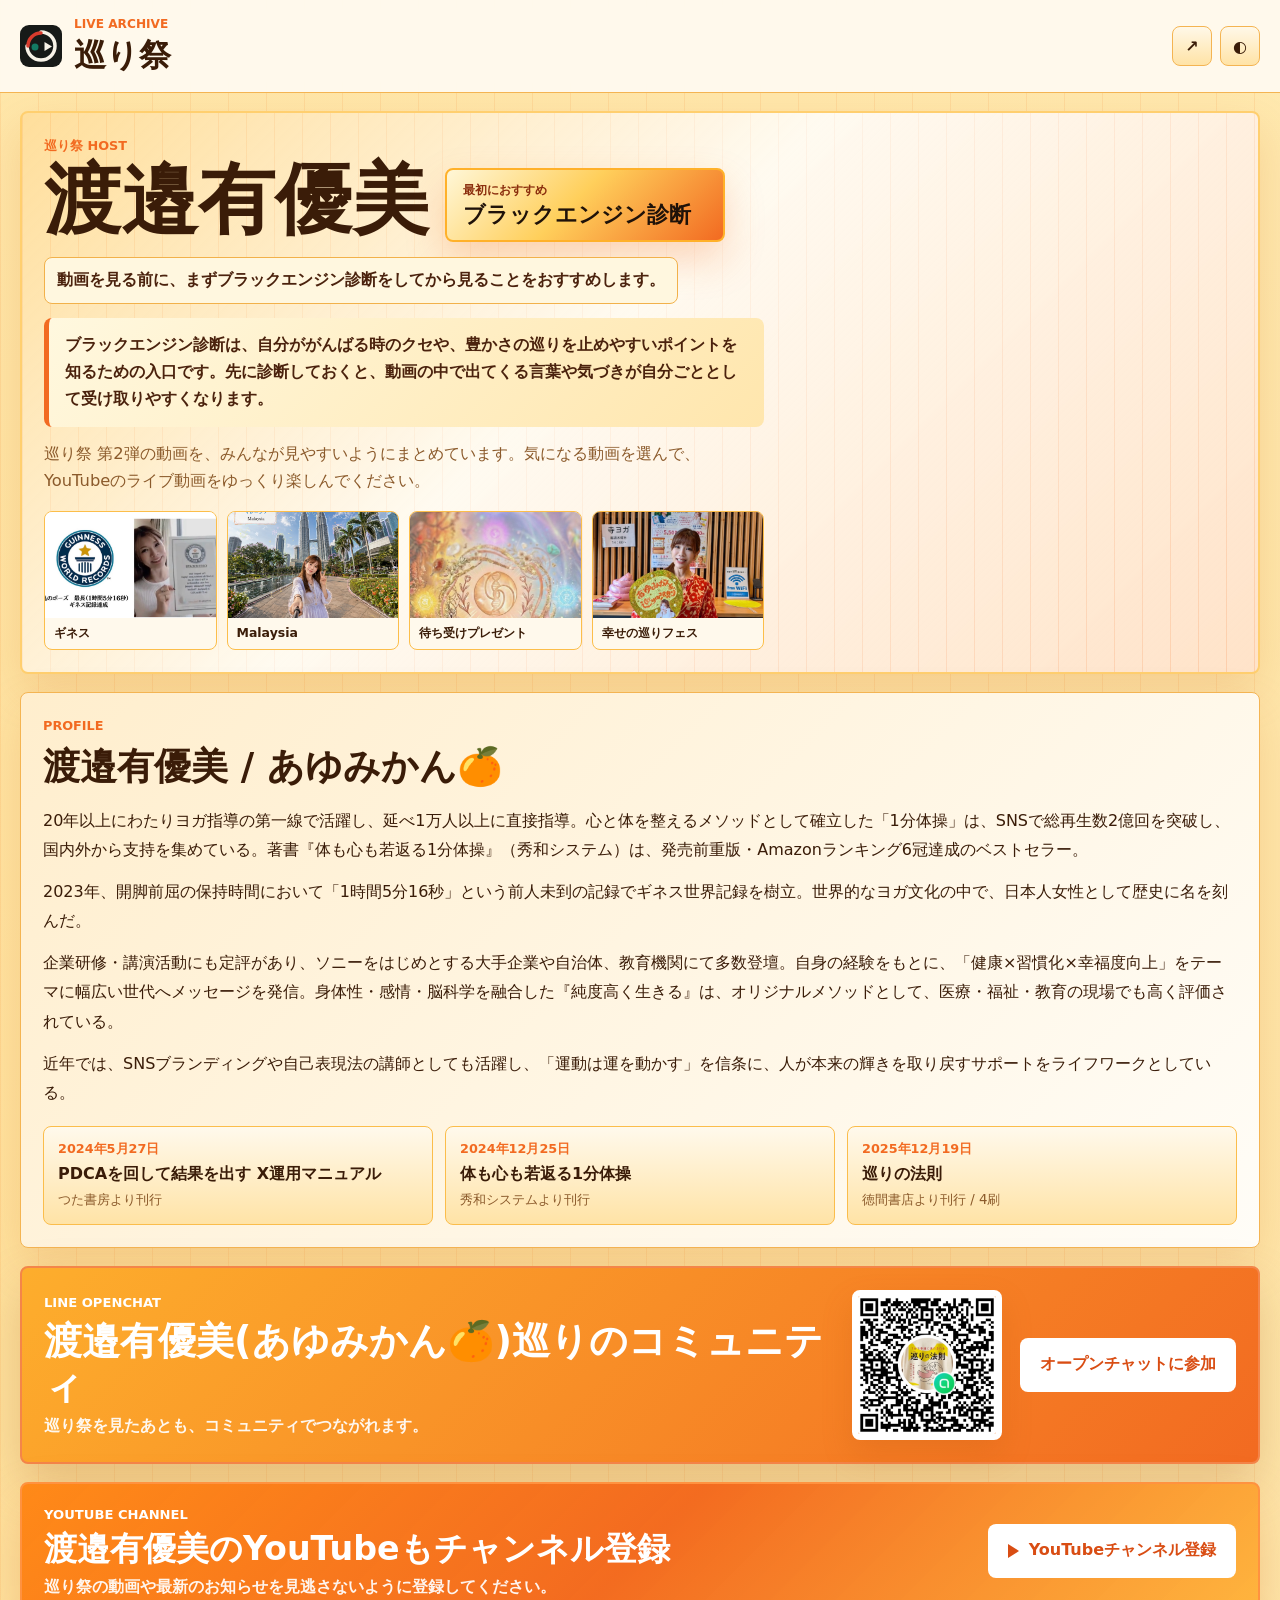
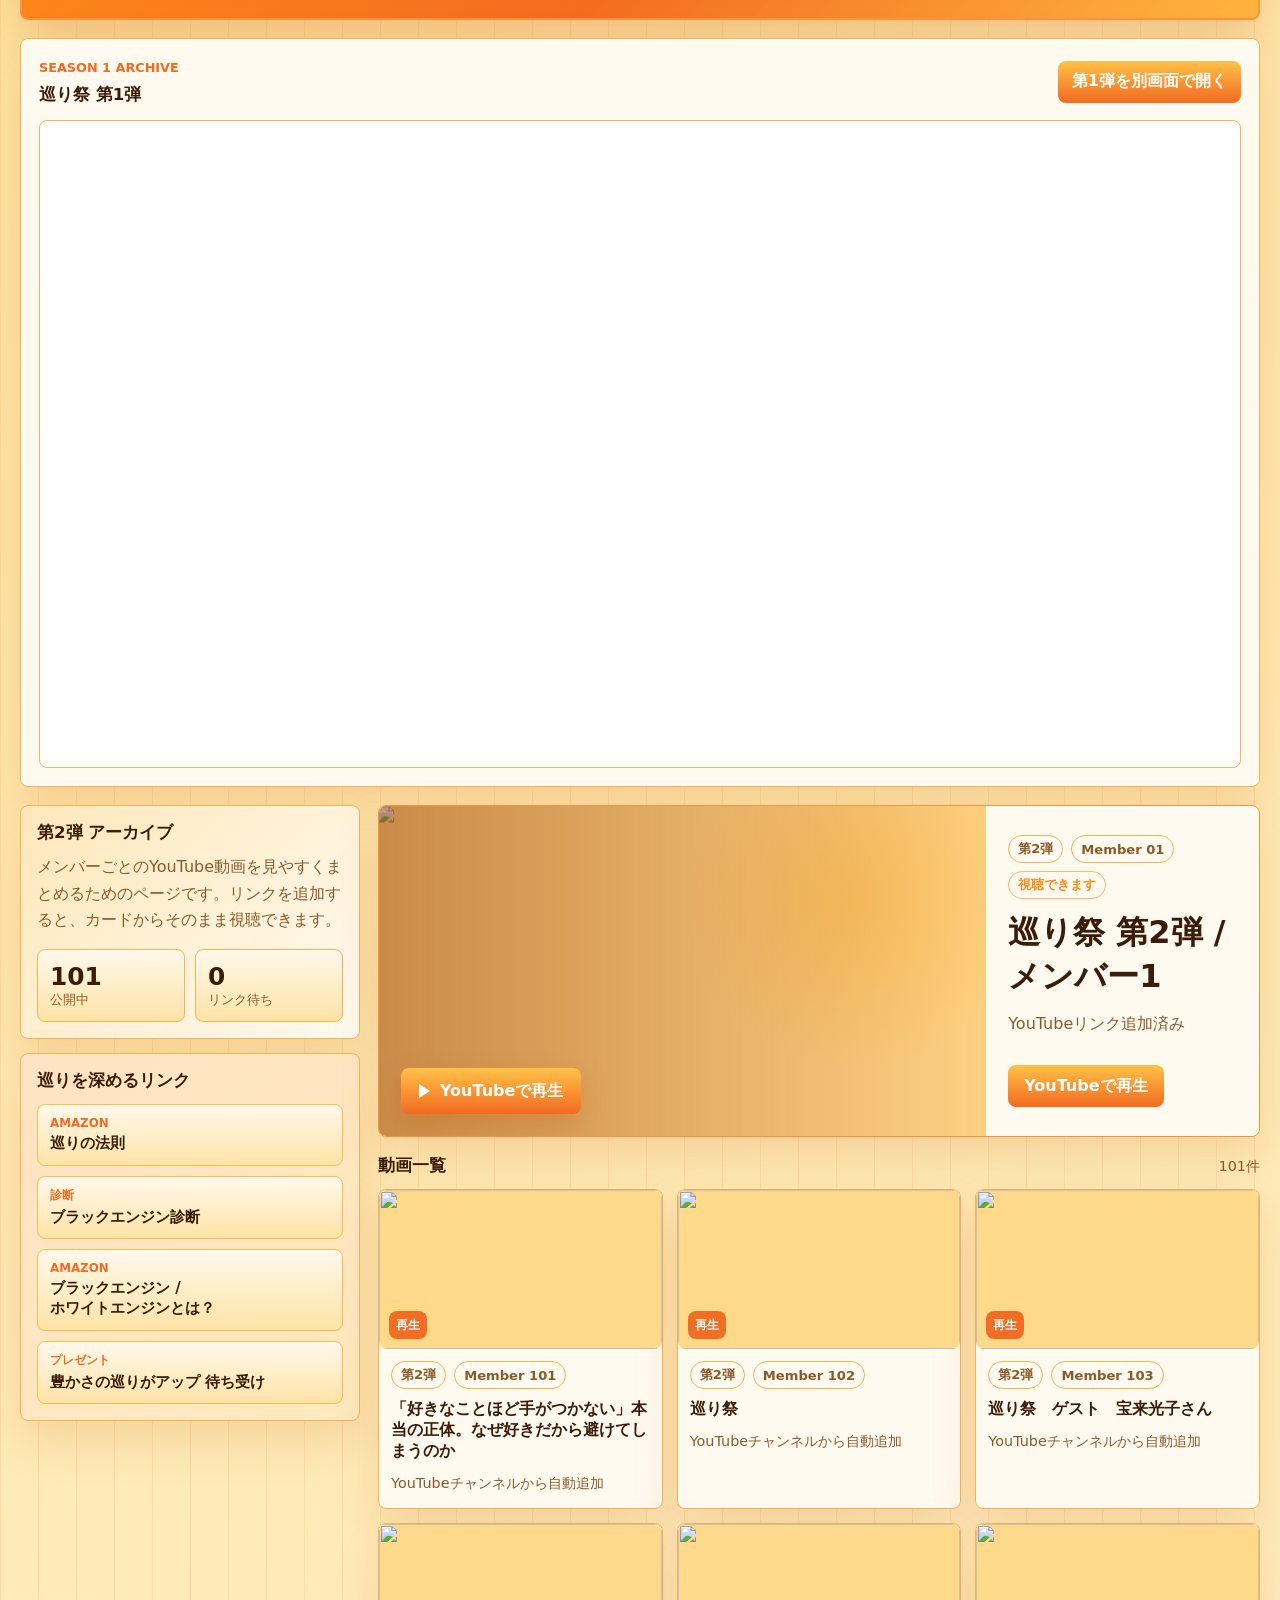
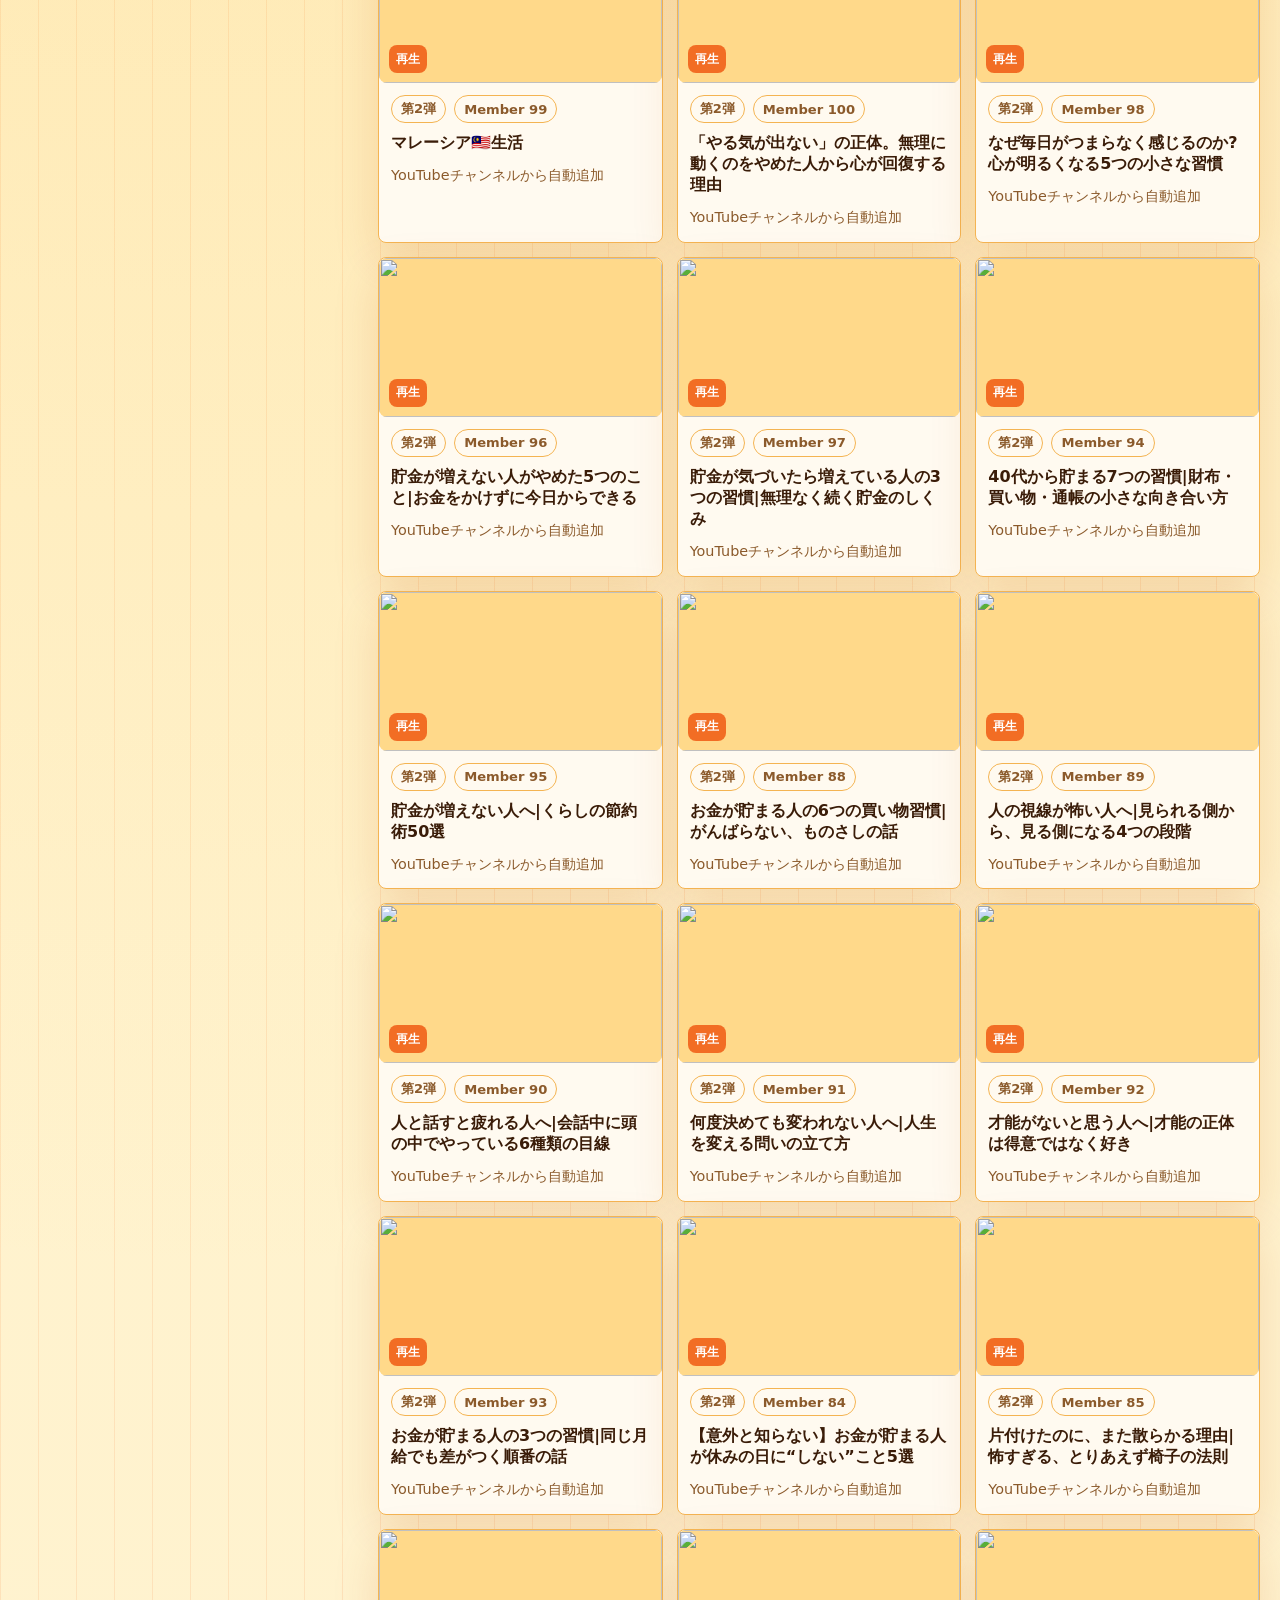
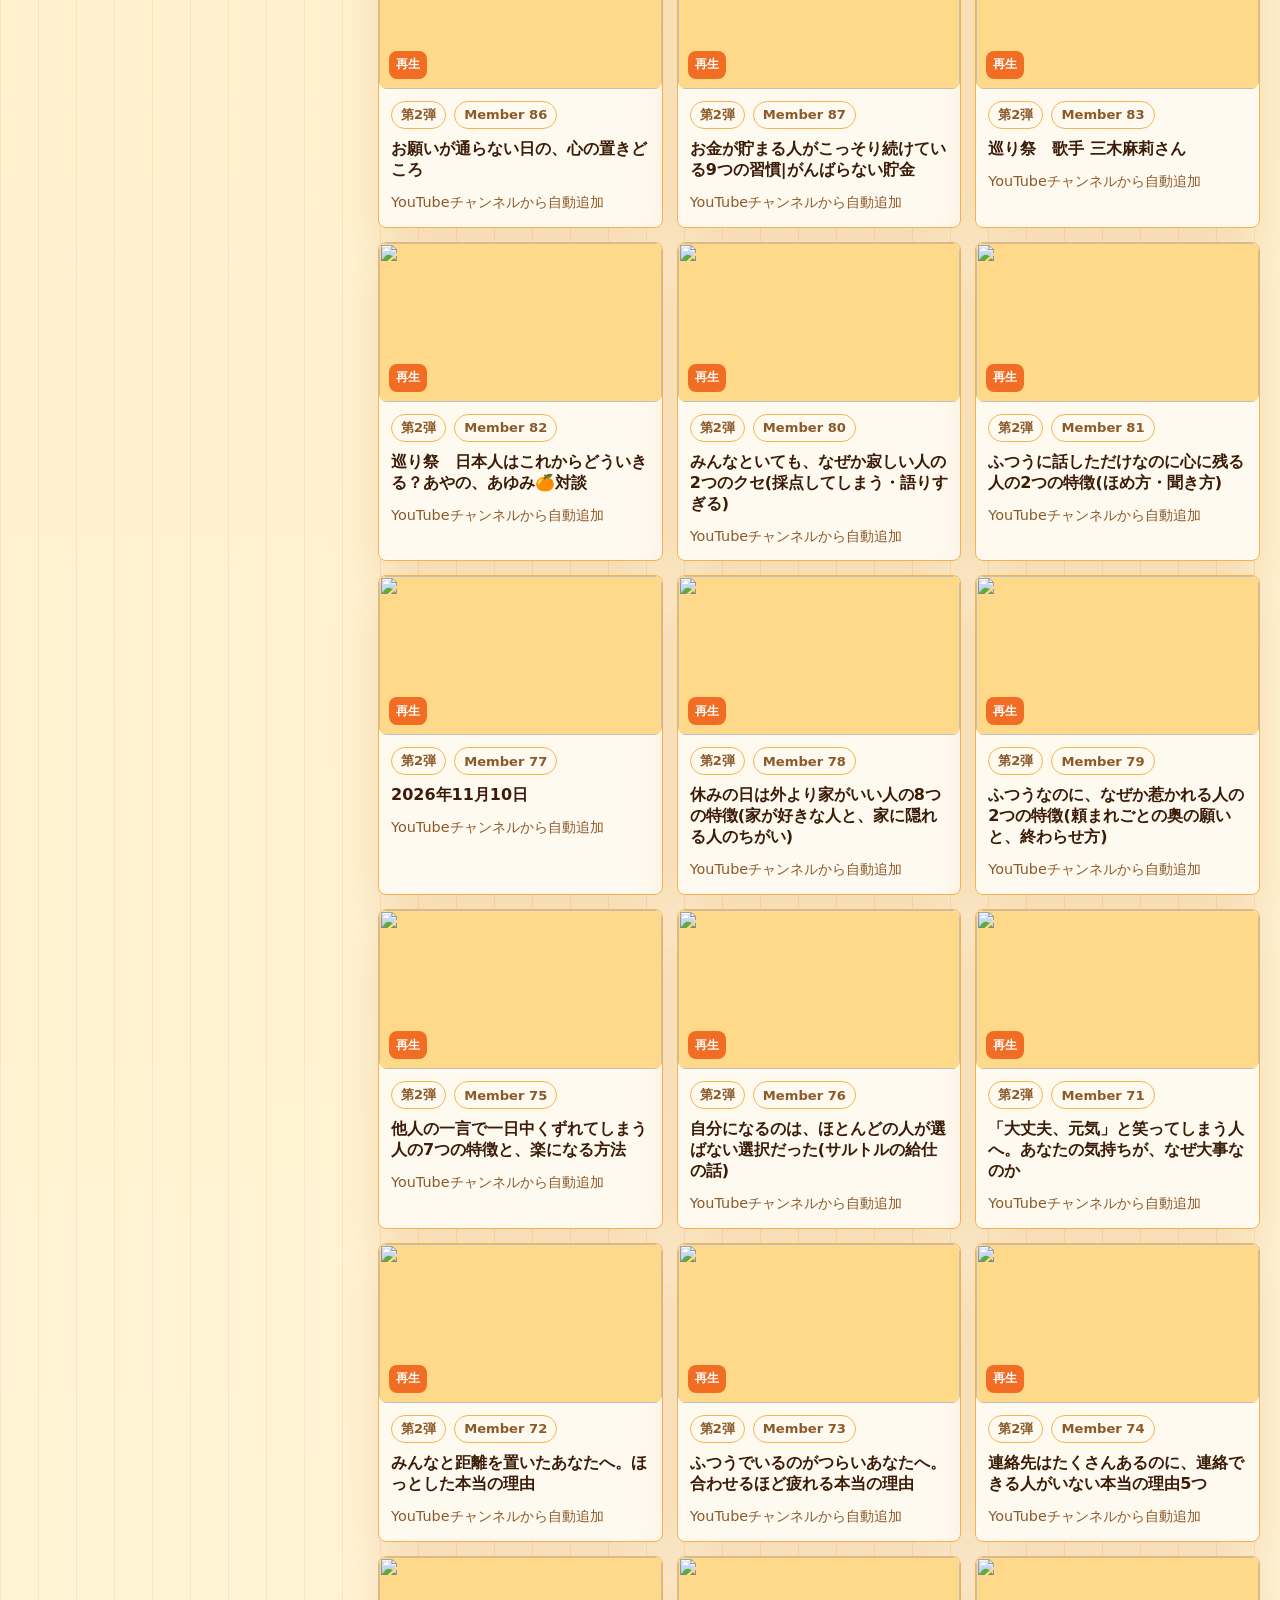
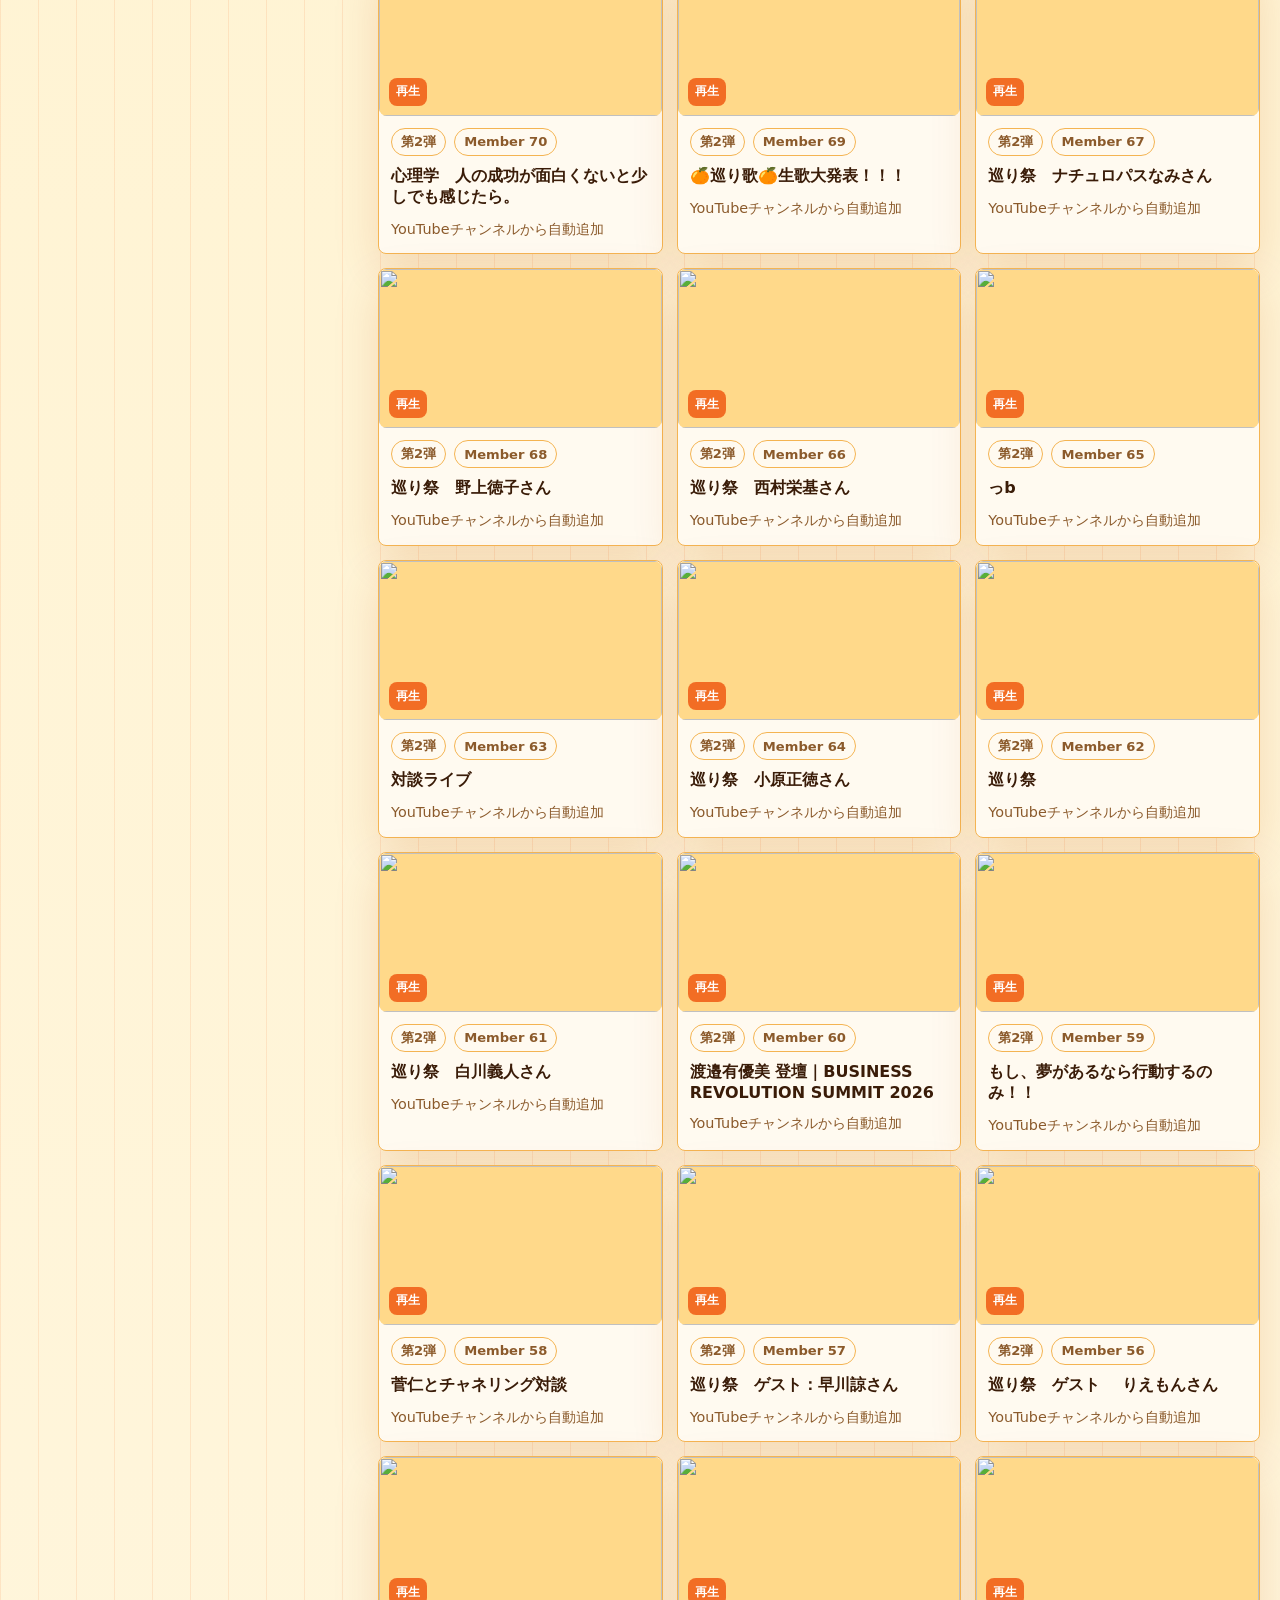
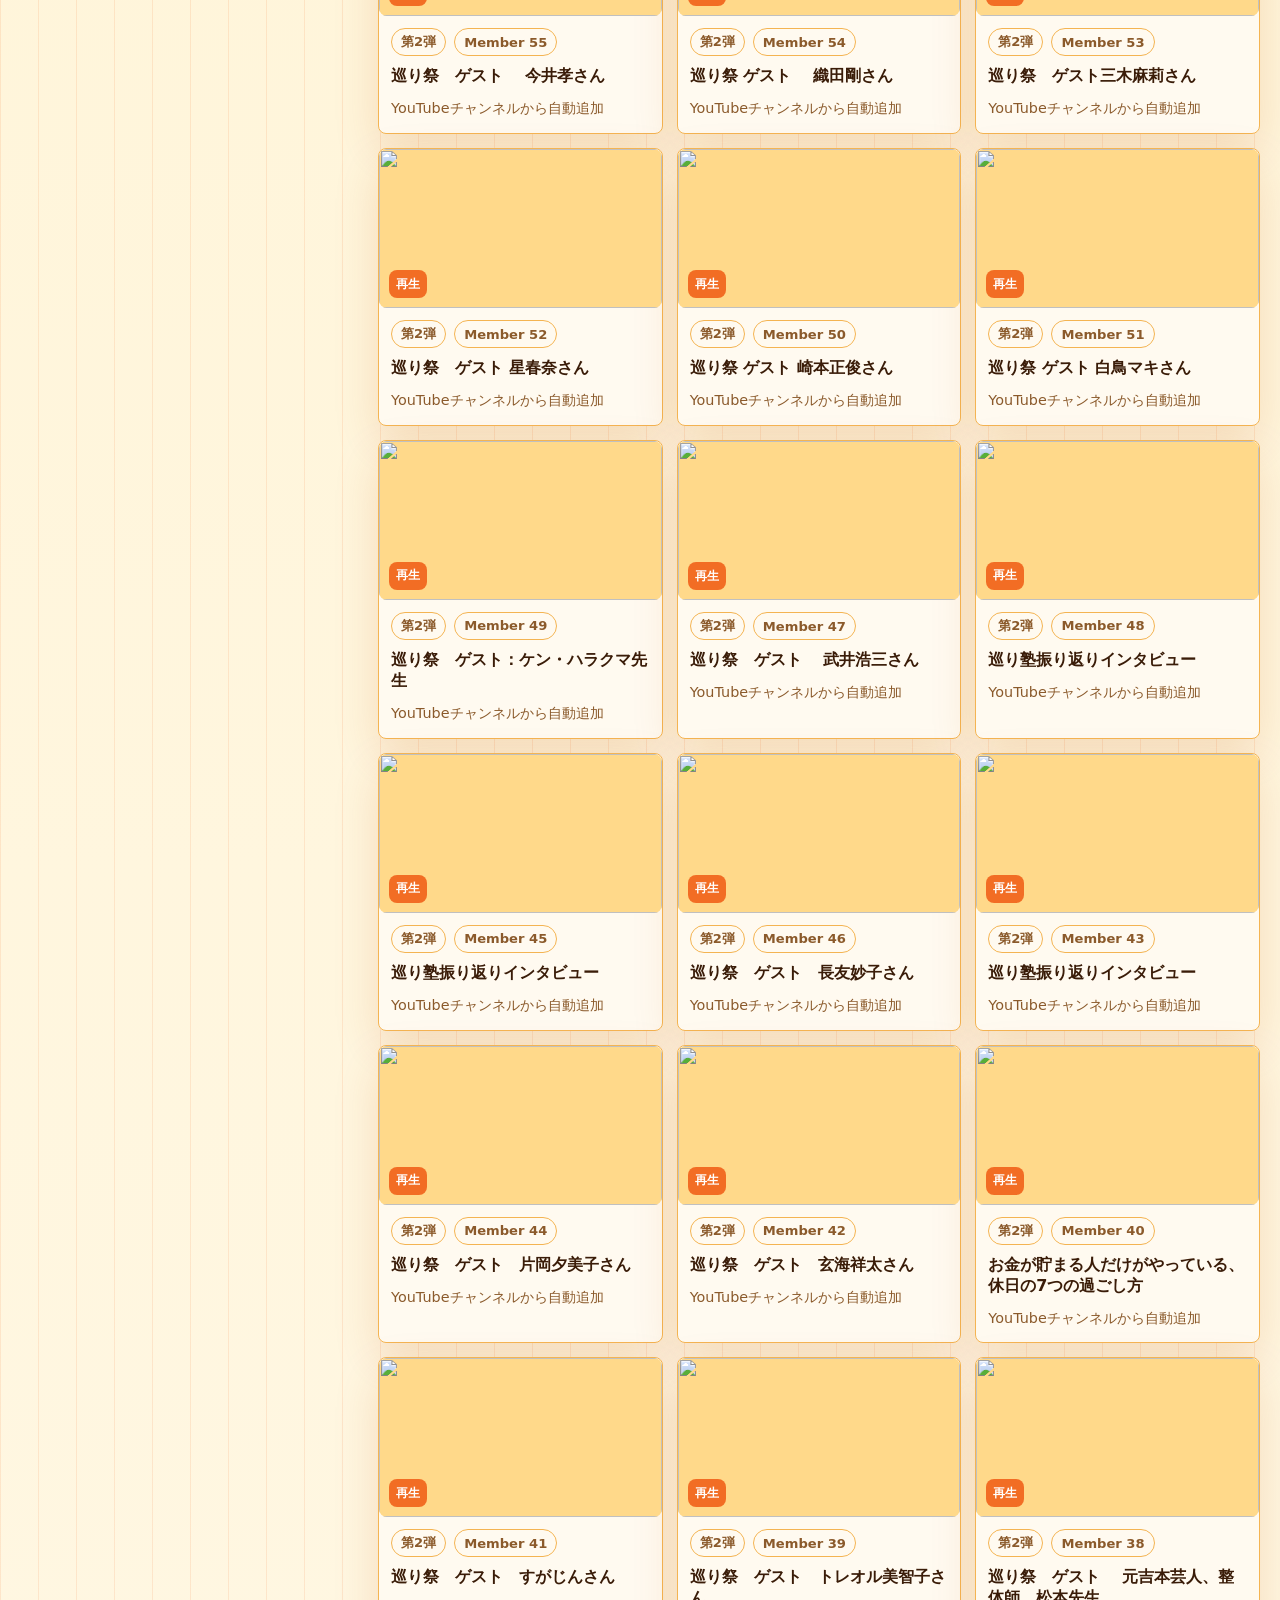
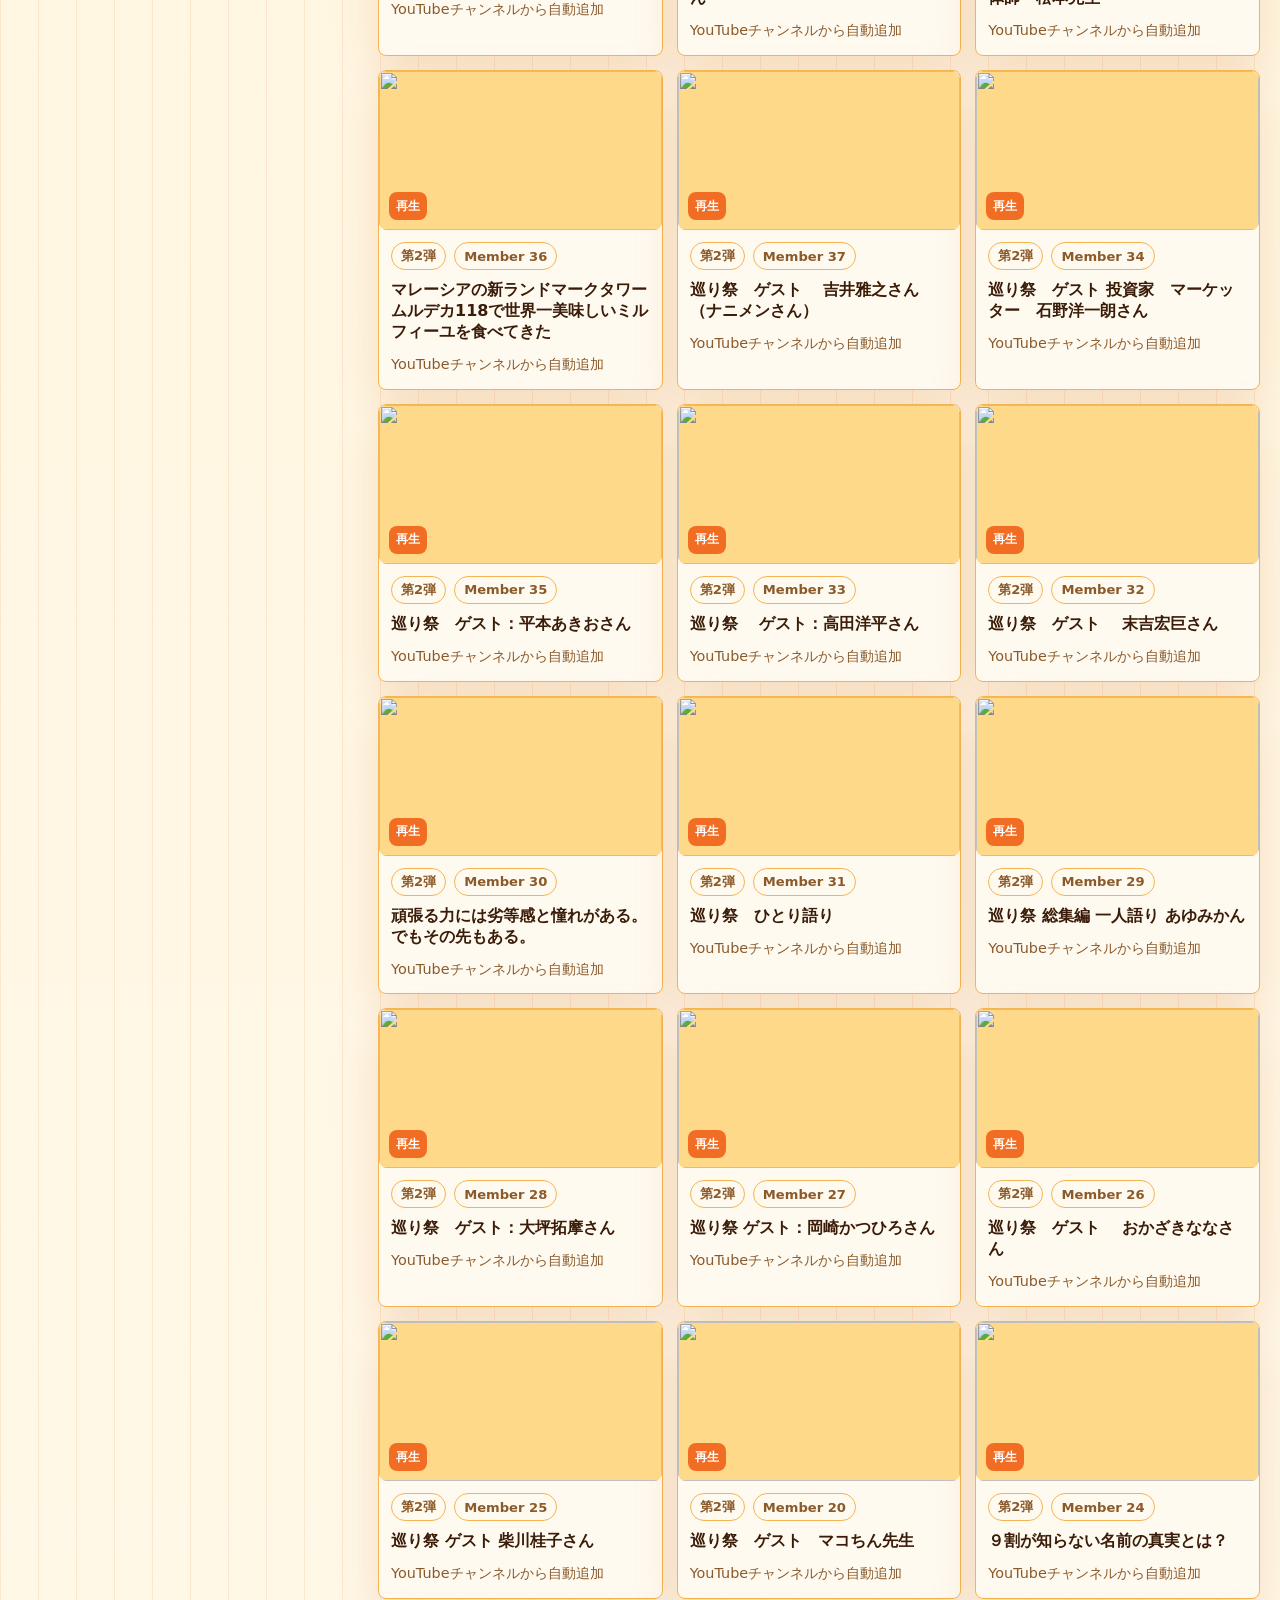
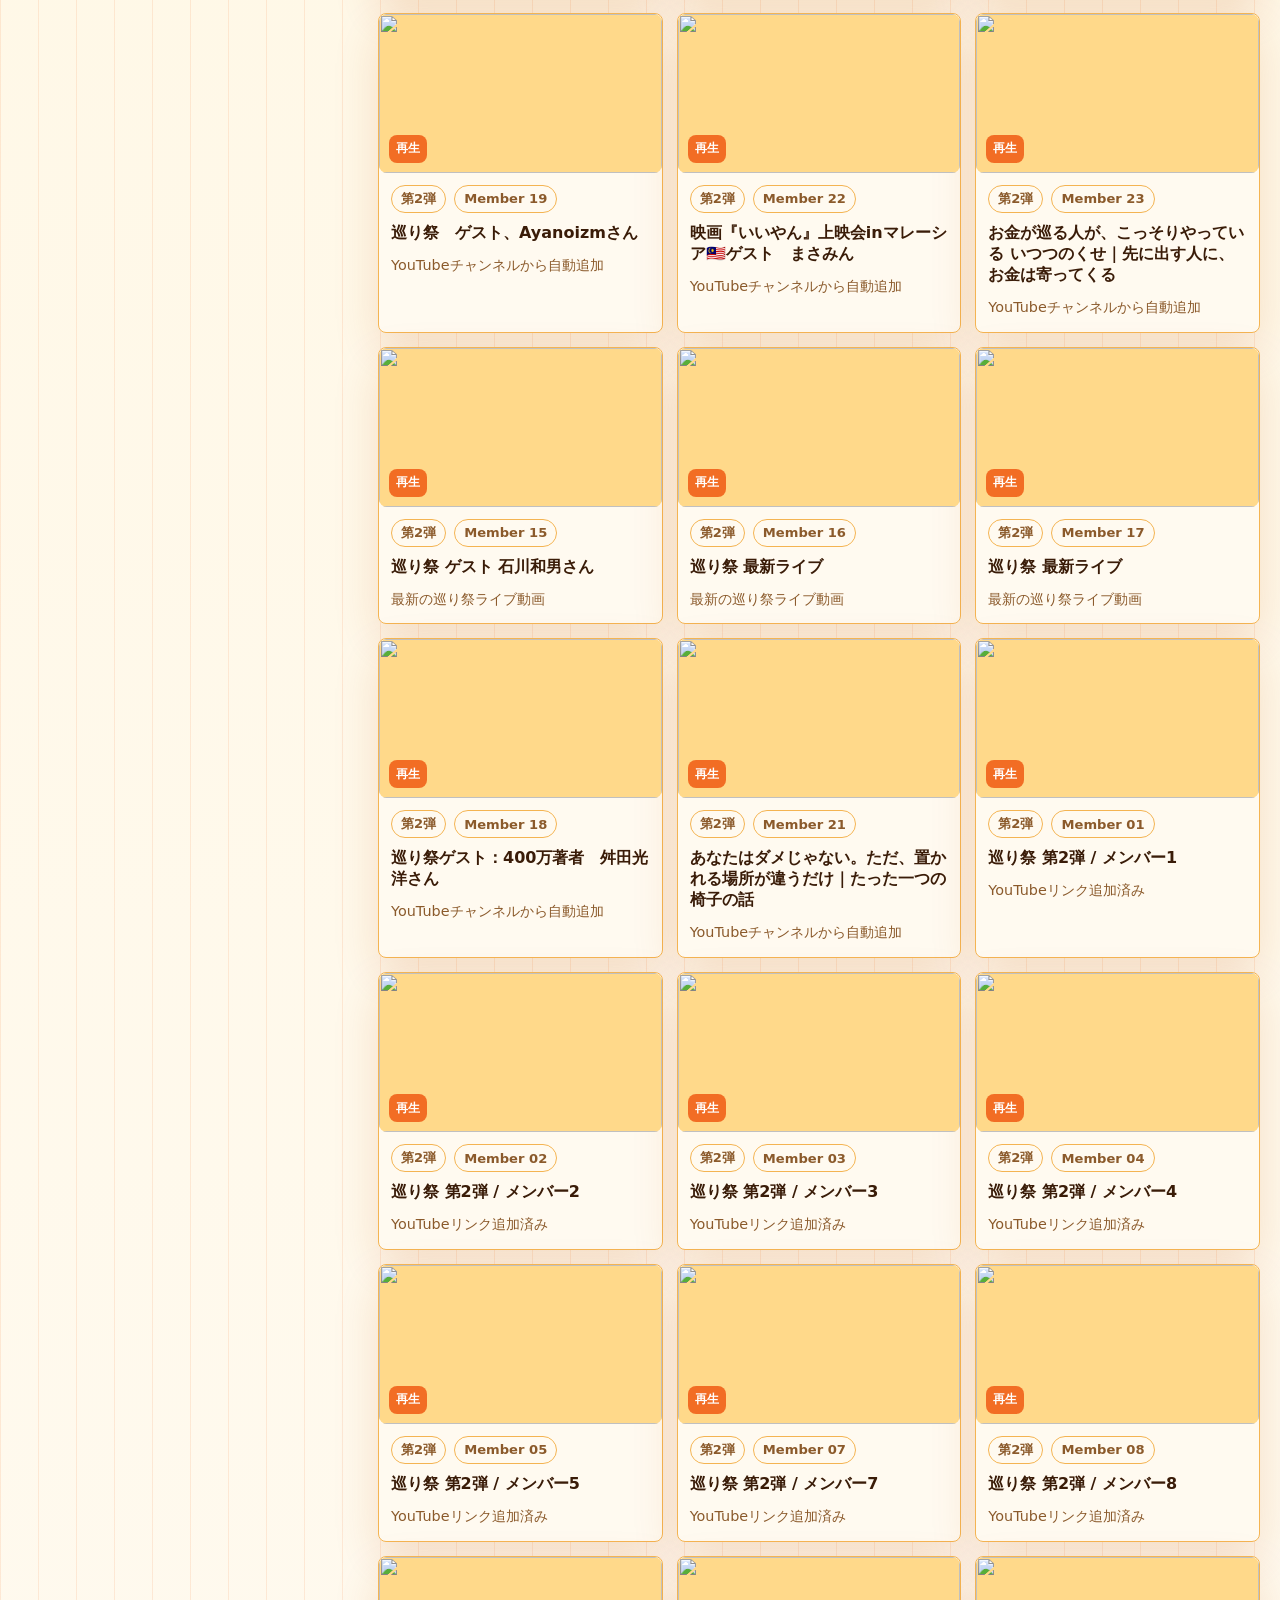
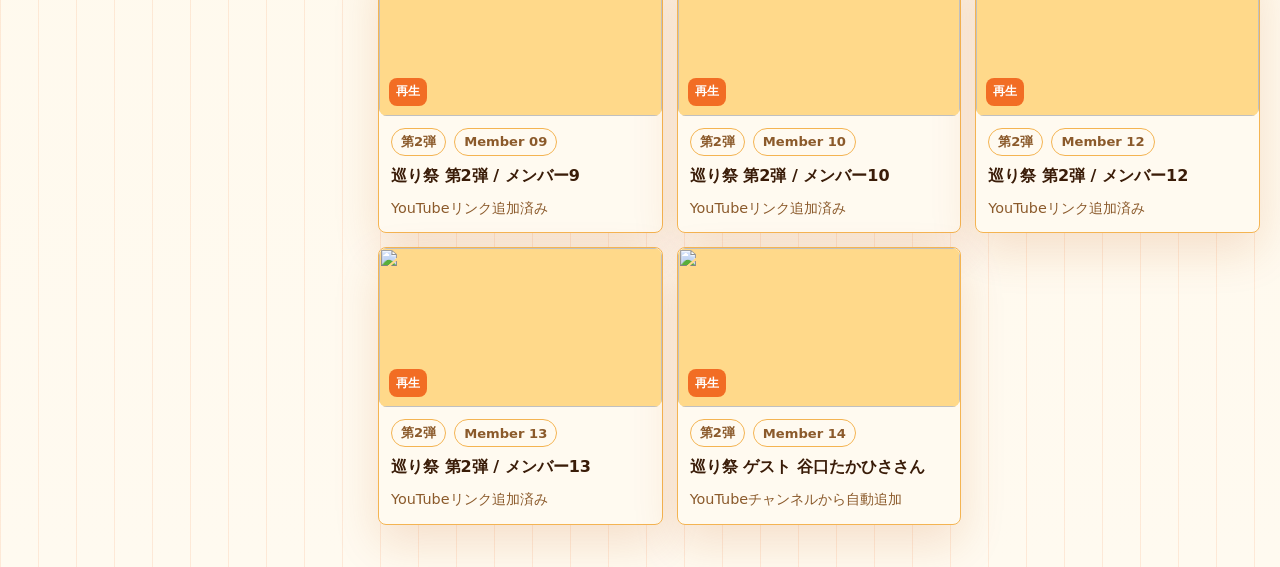
==== commit 817d47da: "Auto add latest YouTube videos" ====
--- a/eguri-matsuri/index.html
+++ b/eguri-matsuri/index.html
@@ -1107,6 +1107,33 @@
     "youtubeUrl": "https://www.youtube.com/watch?v=w9lYEKU_jSk",
     "note": "YouTubeチャンネルから自動追加",
     "date": "2026-11-24"
+  },
+  {
+    "member": "101",
+    "name": "メンバー101",
+    "series": "第2弾",
+    "title": "「好きなことほど手がつかない」本当の正体。なぜ好きだから避けてしまうのか",
+    "youtubeUrl": "https://www.youtube.com/watch?v=MP3kaQWwnL4",
+    "note": "YouTubeチャンネルから自動追加",
+    "date": "2026-11-25"
+  },
+  {
+    "member": "102",
+    "name": "メンバー102",
+    "series": "第2弾",
+    "title": "巡り祭",
+    "youtubeUrl": "https://www.youtube.com/watch?v=Ftqpji8wvQs",
+    "note": "YouTubeチャンネルから自動追加",
+    "date": "2026-11-25"
+  },
+  {
+    "member": "103",
+    "name": "メンバー103",
+    "series": "第2弾",
+    "title": "巡り祭　ゲスト　宝来光子さん",
+    "youtubeUrl": "https://www.youtube.com/watch?v=2oRNKEOuzbc",
+    "note": "YouTubeチャンネルから自動追加",
+    "date": "2026-11-25"
   }
 ];
 </script>
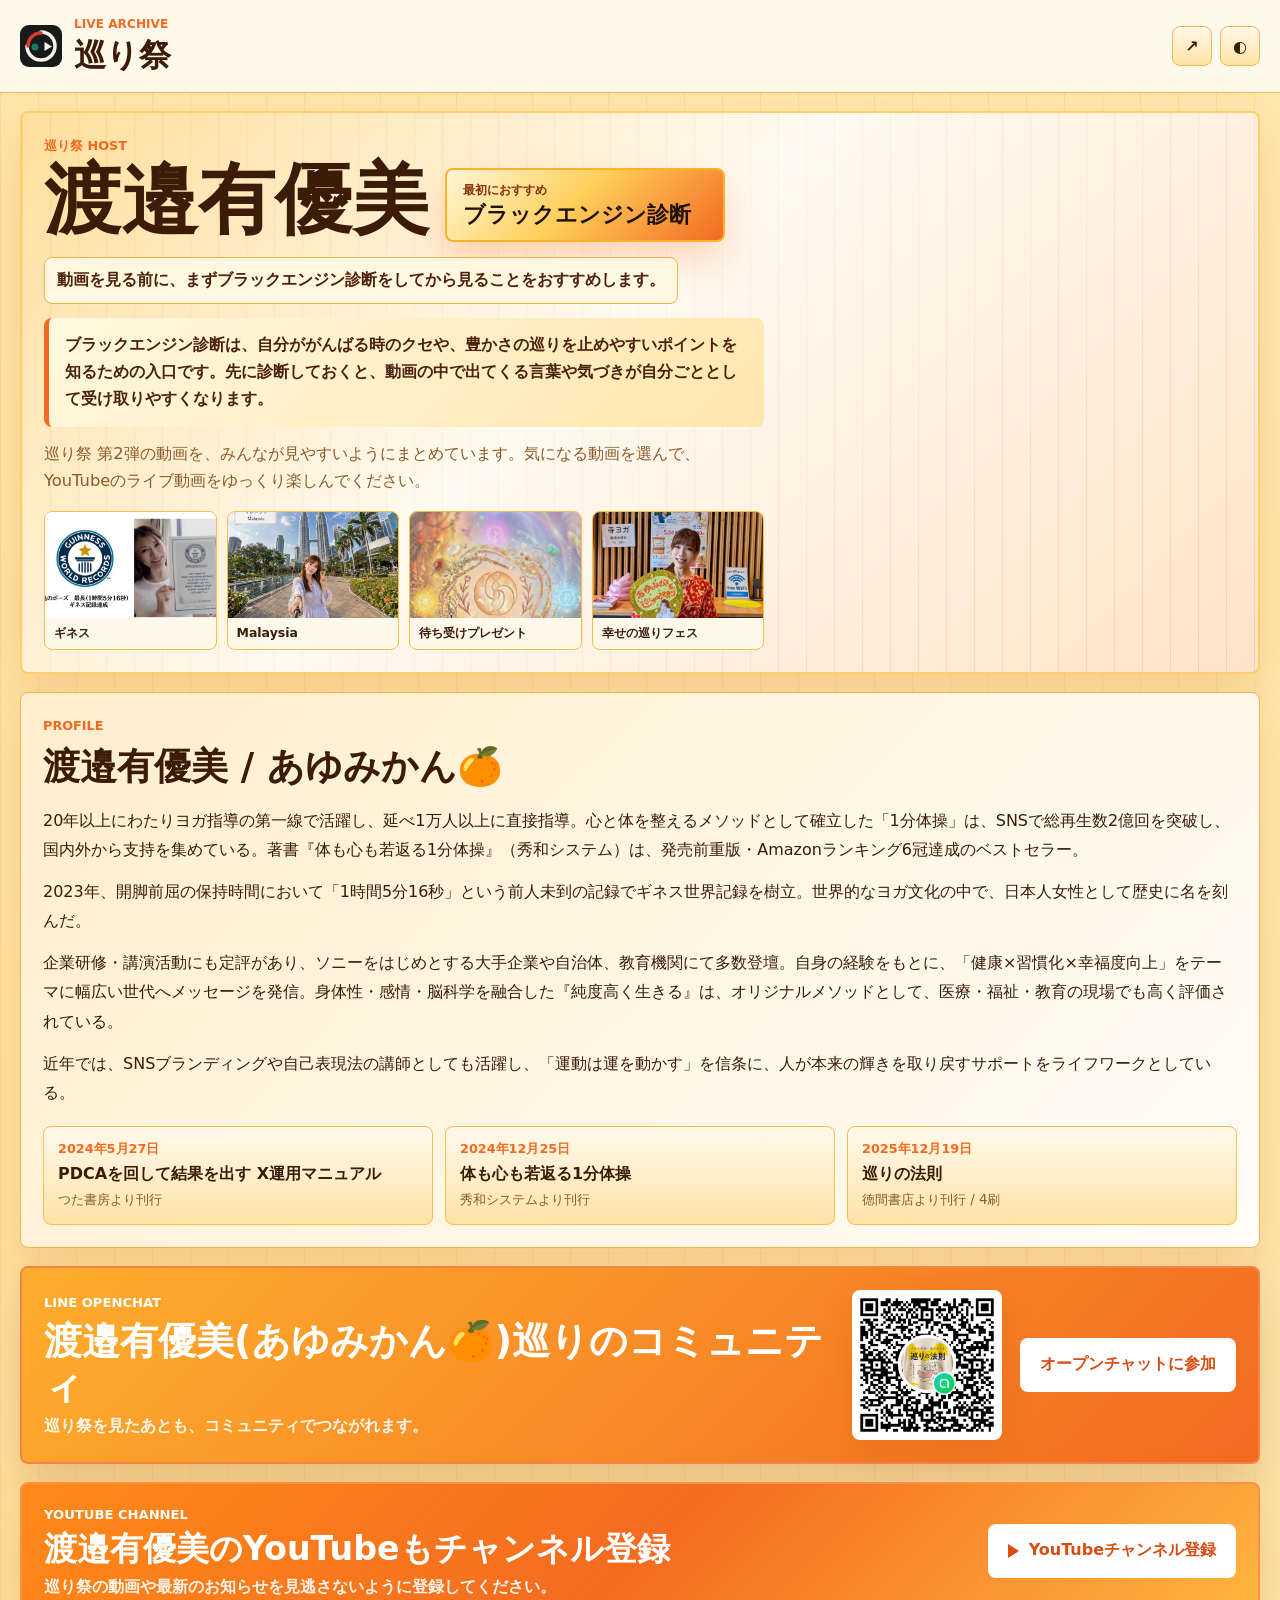
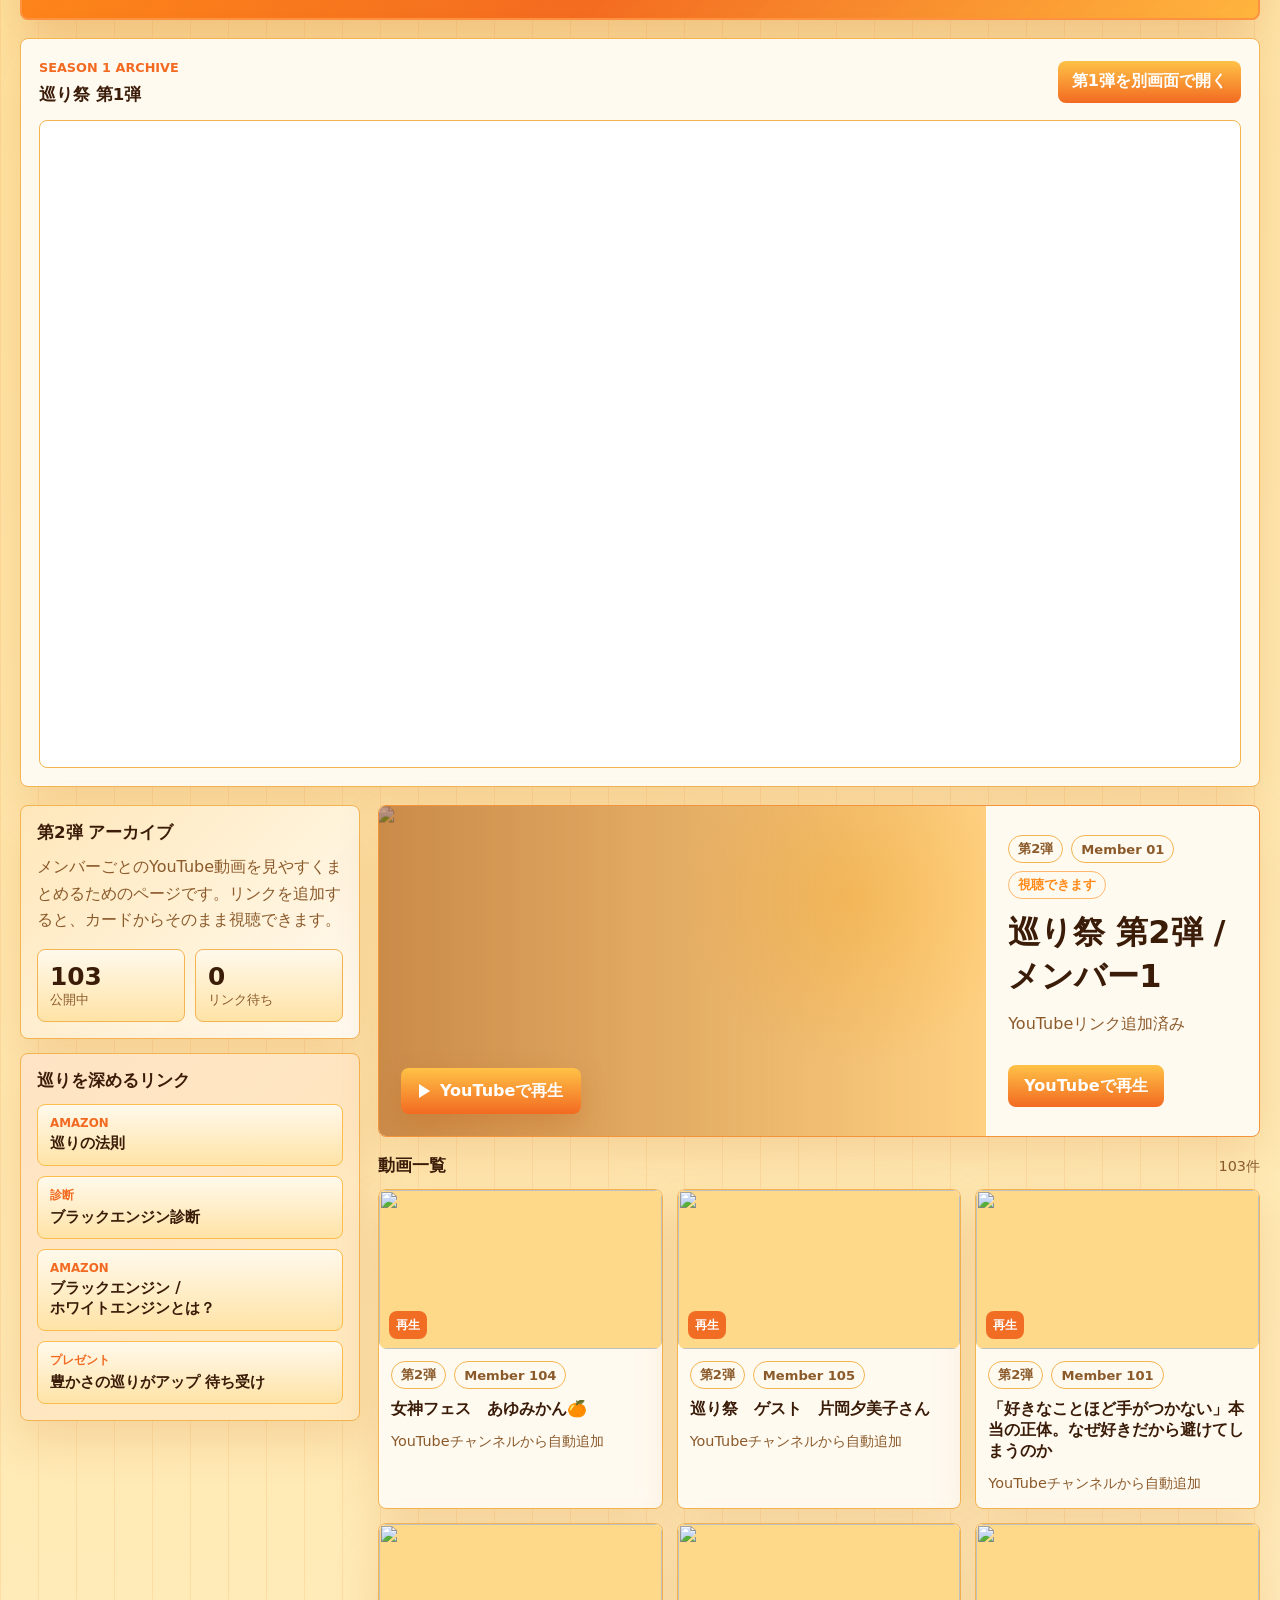
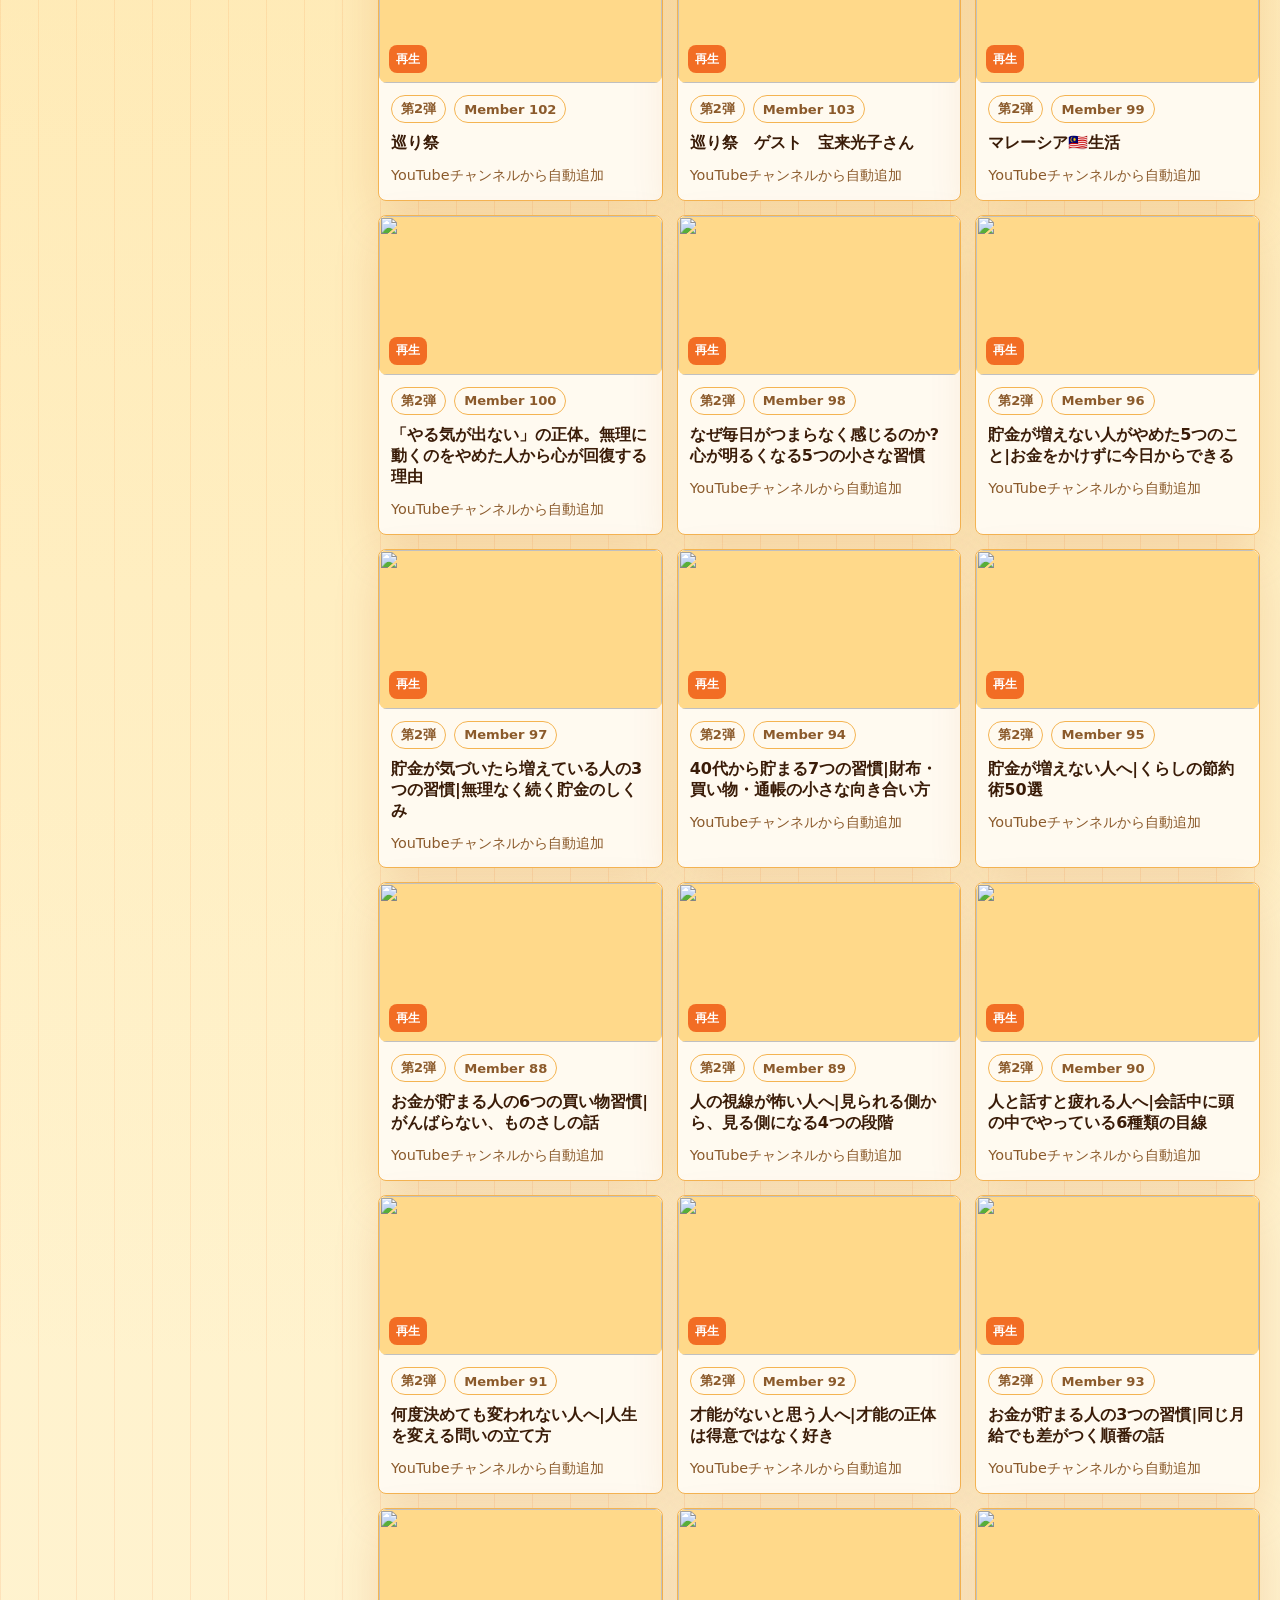
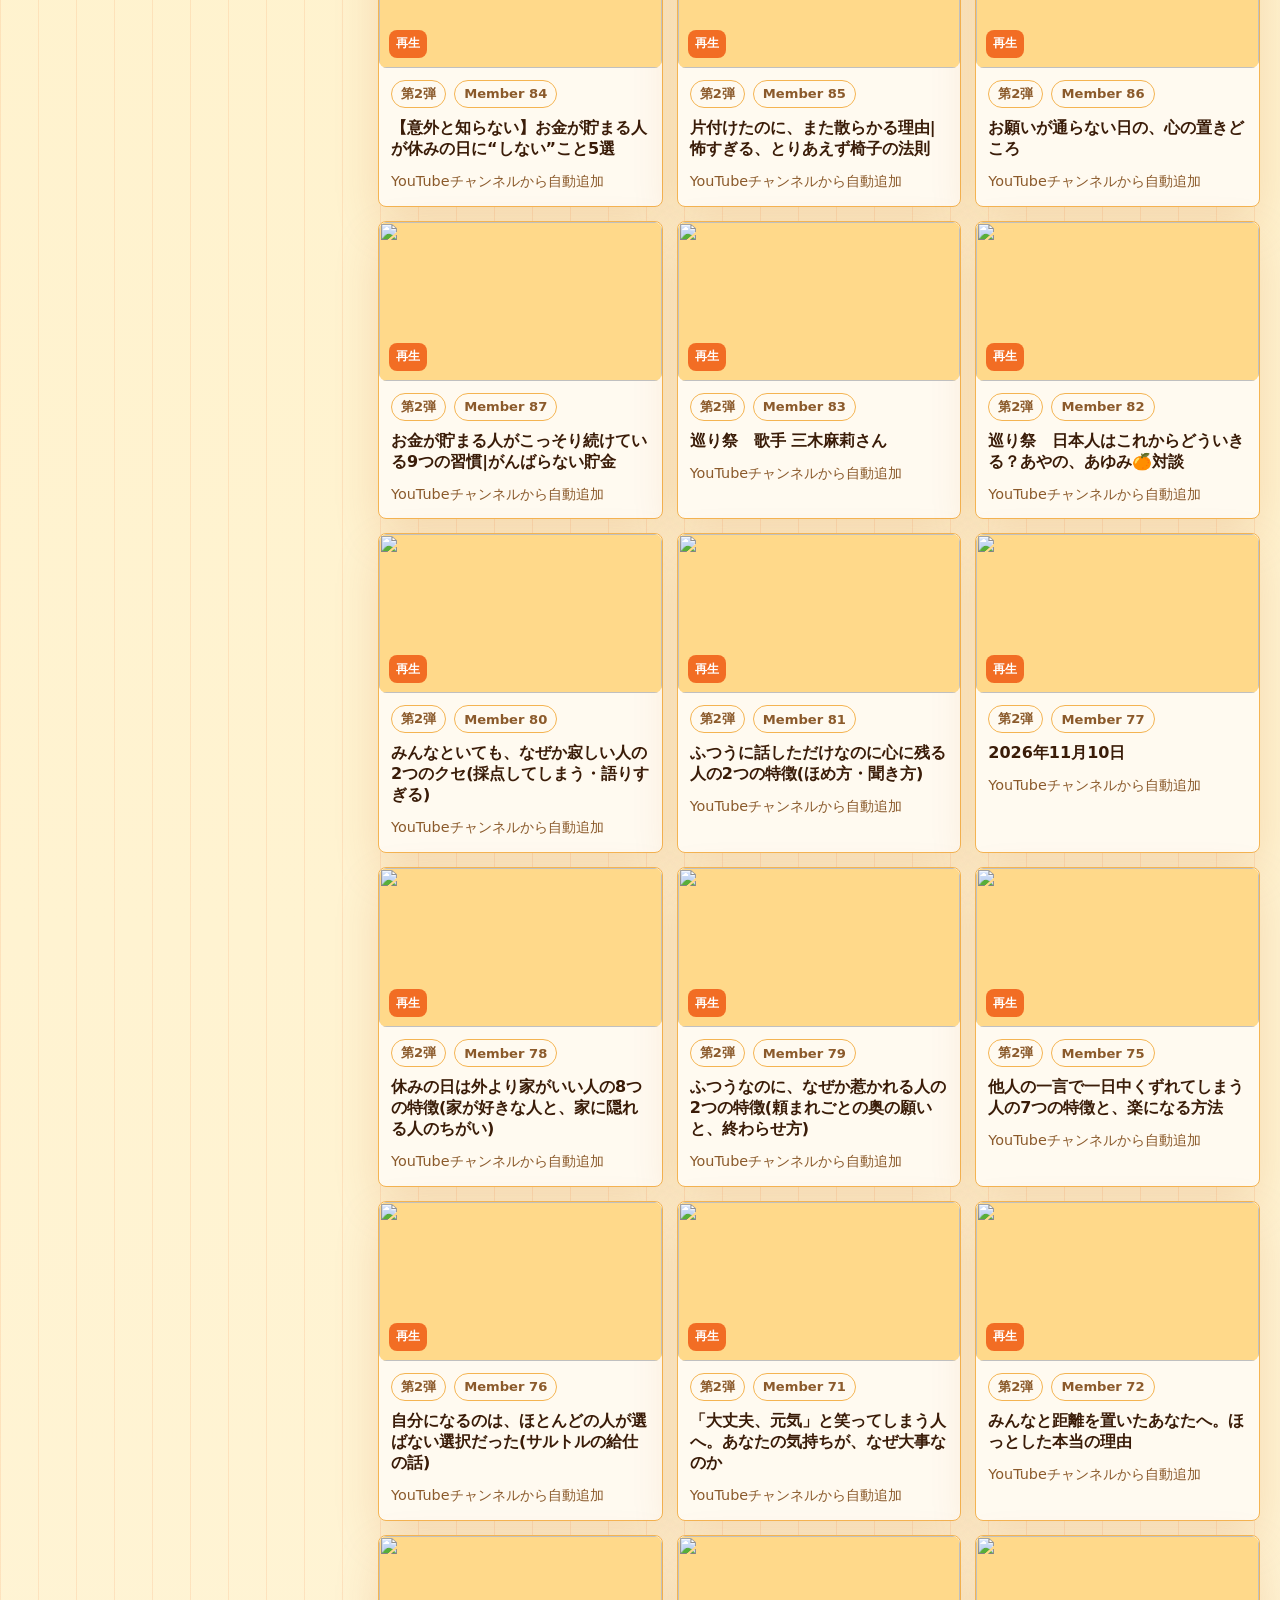
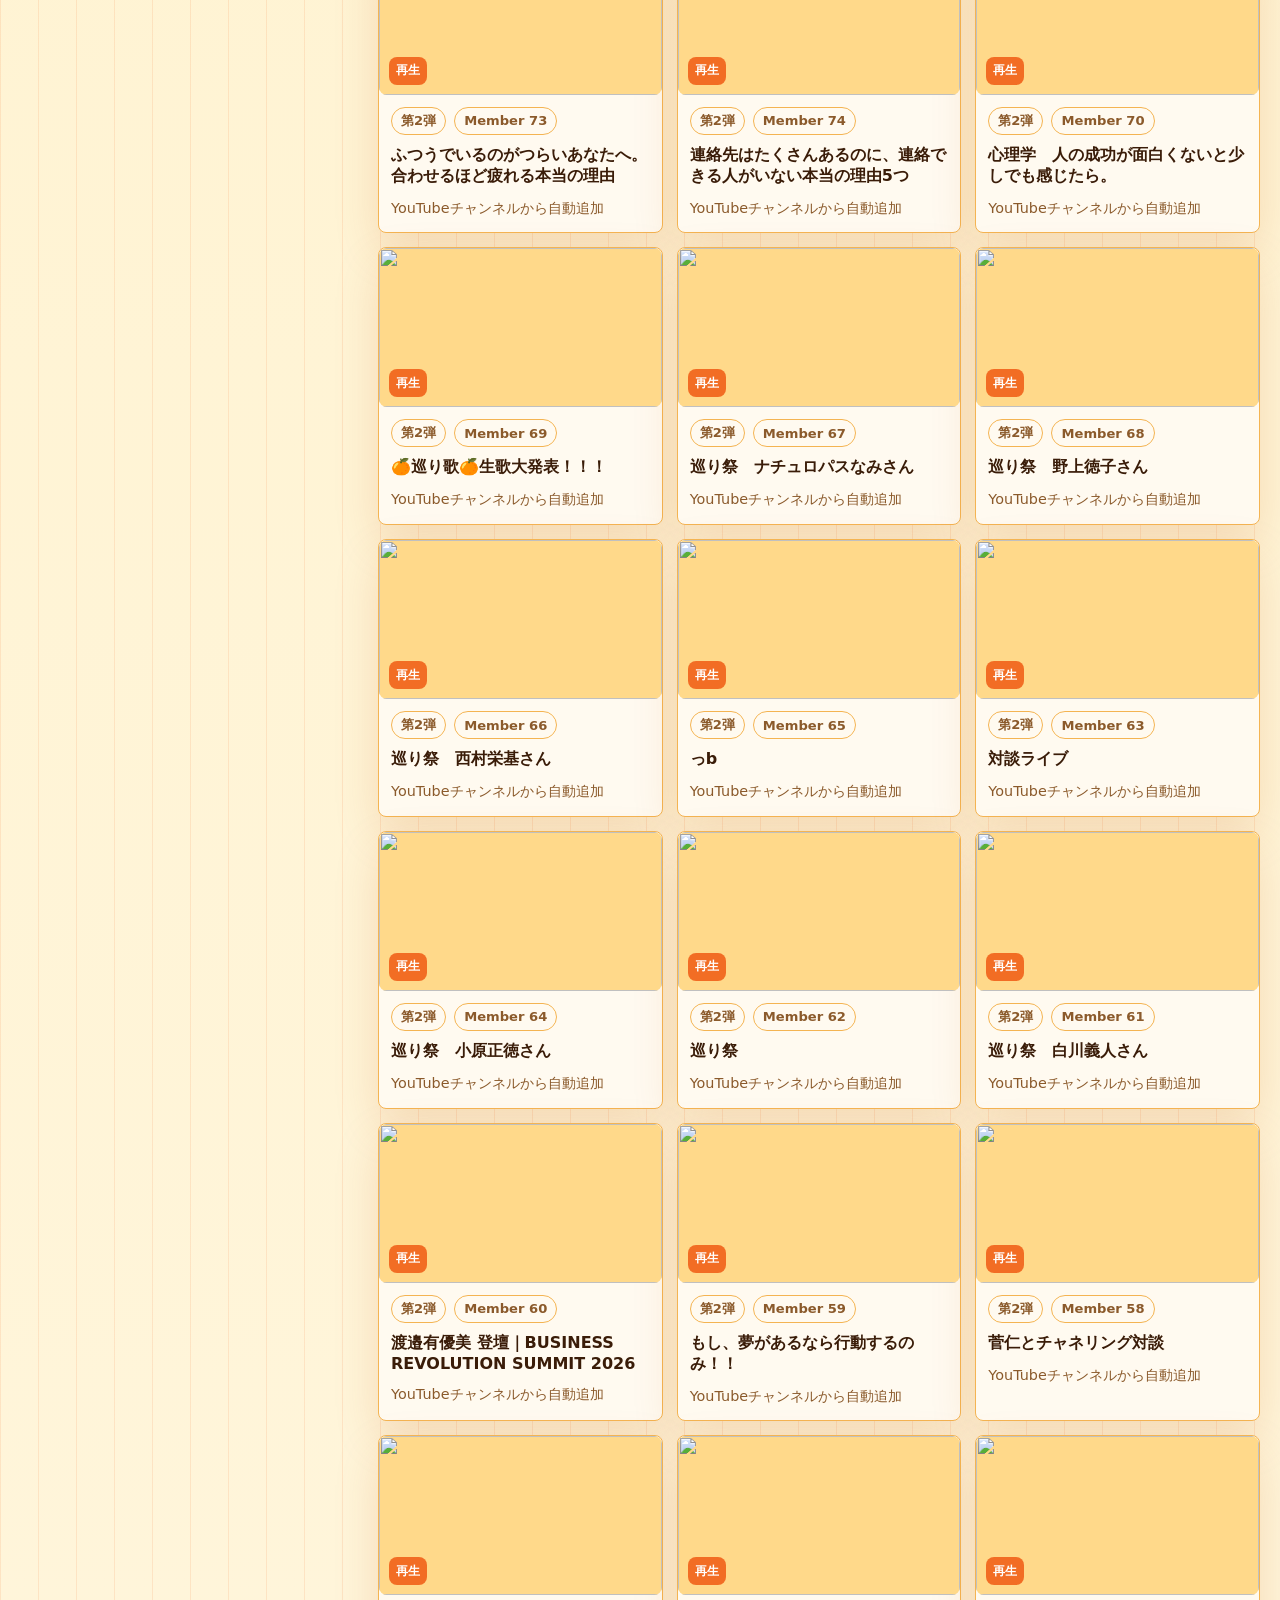
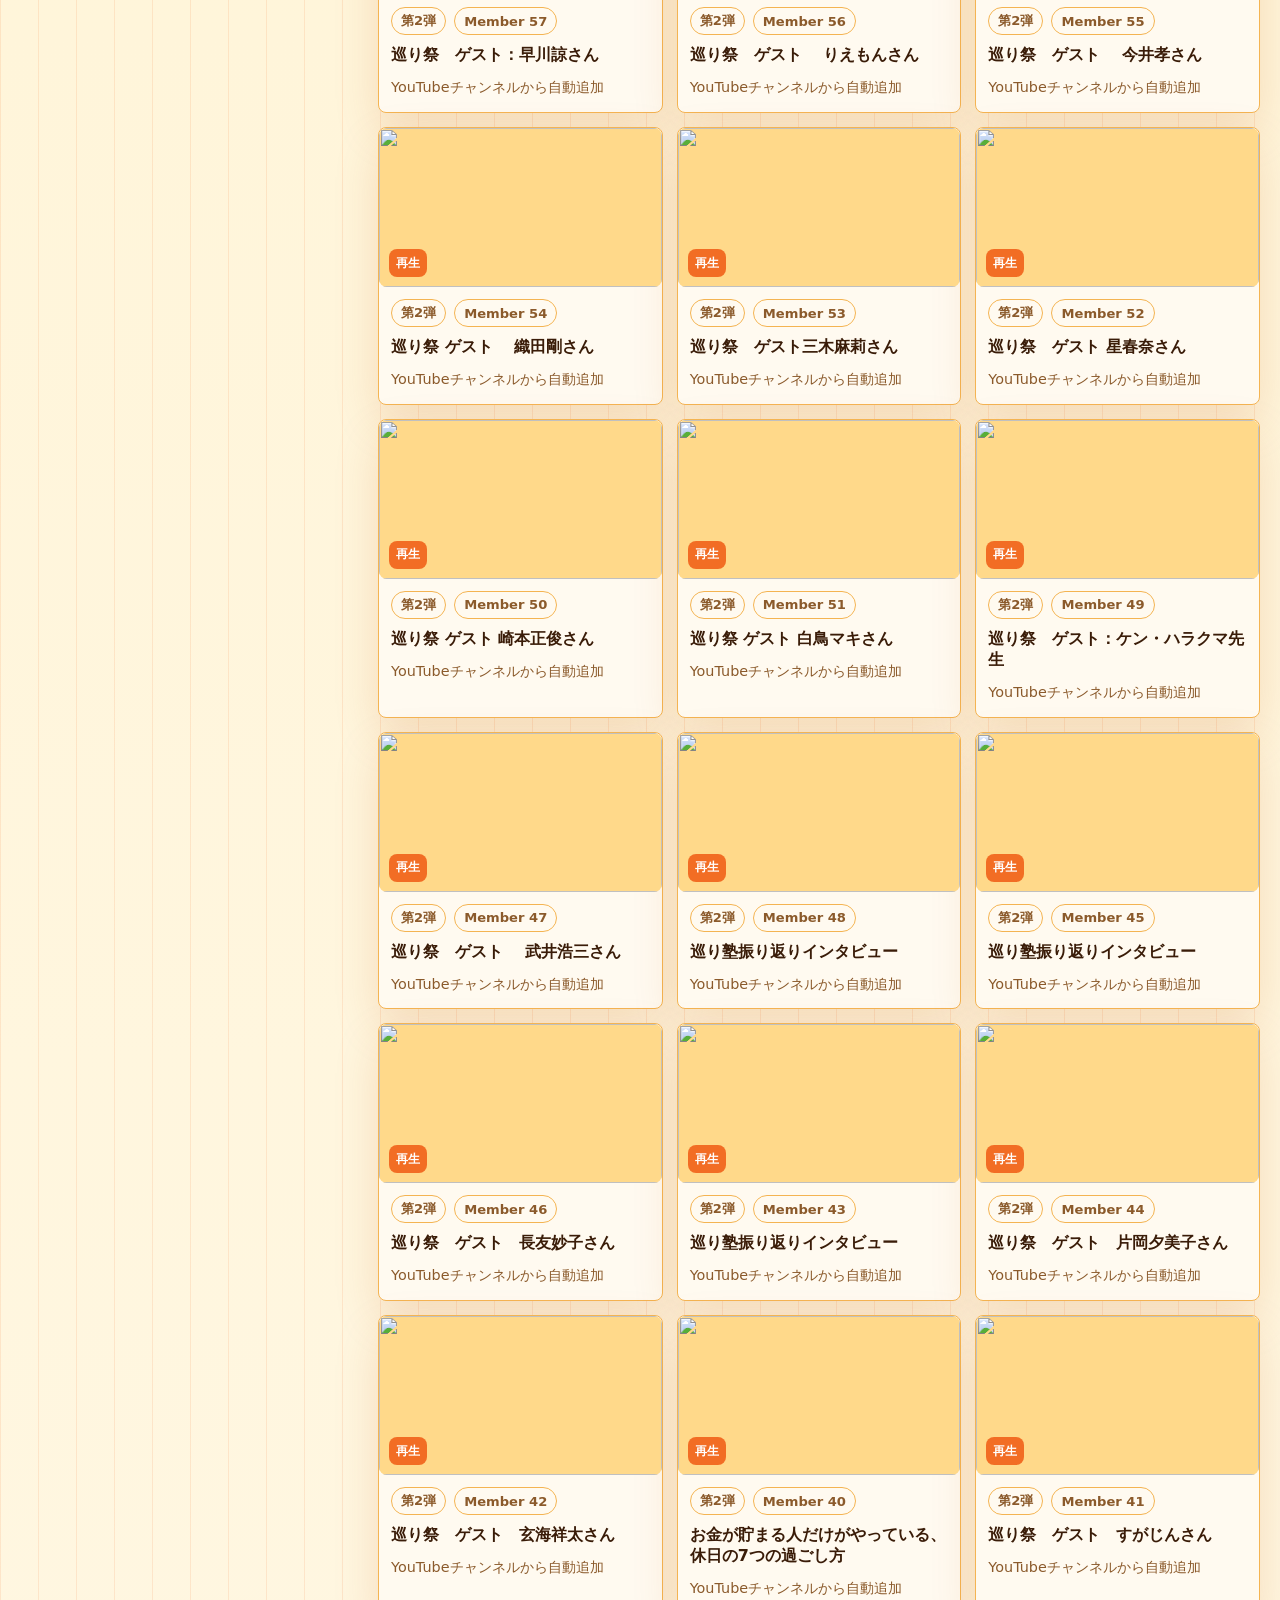
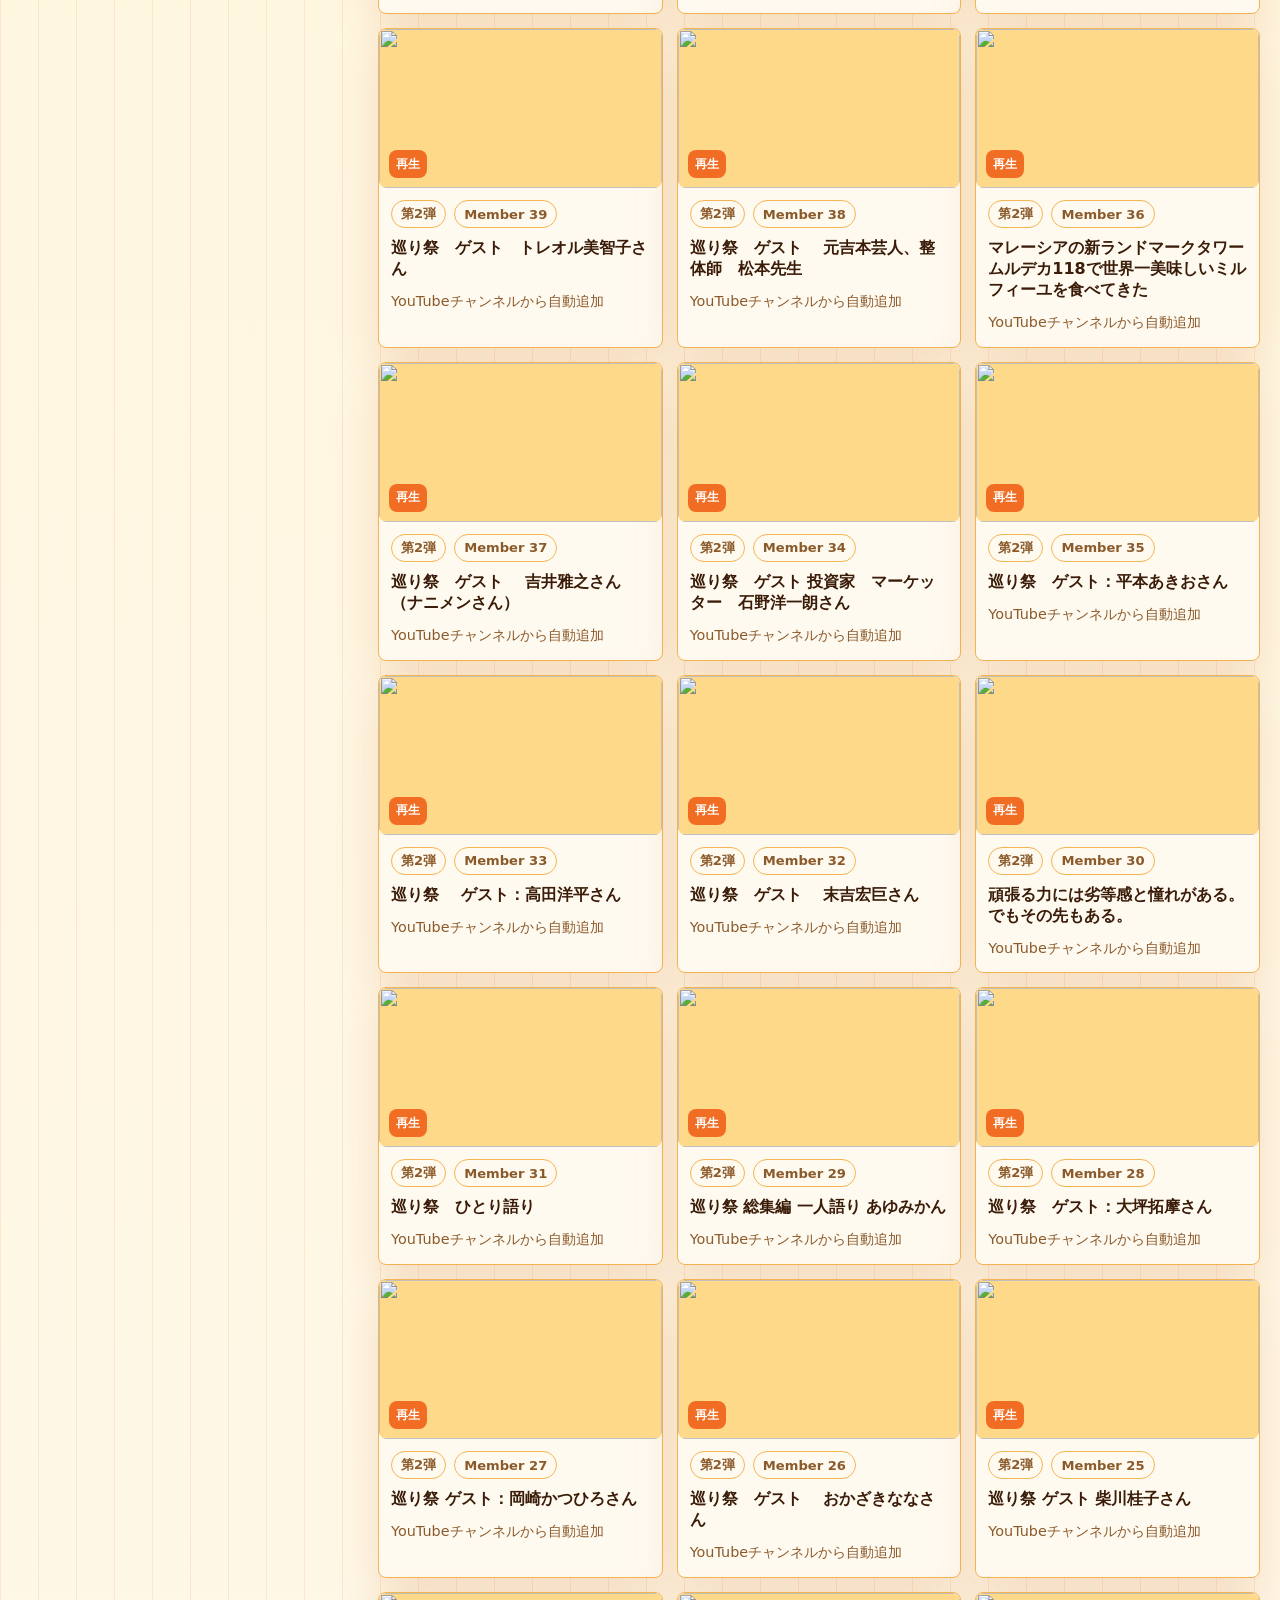
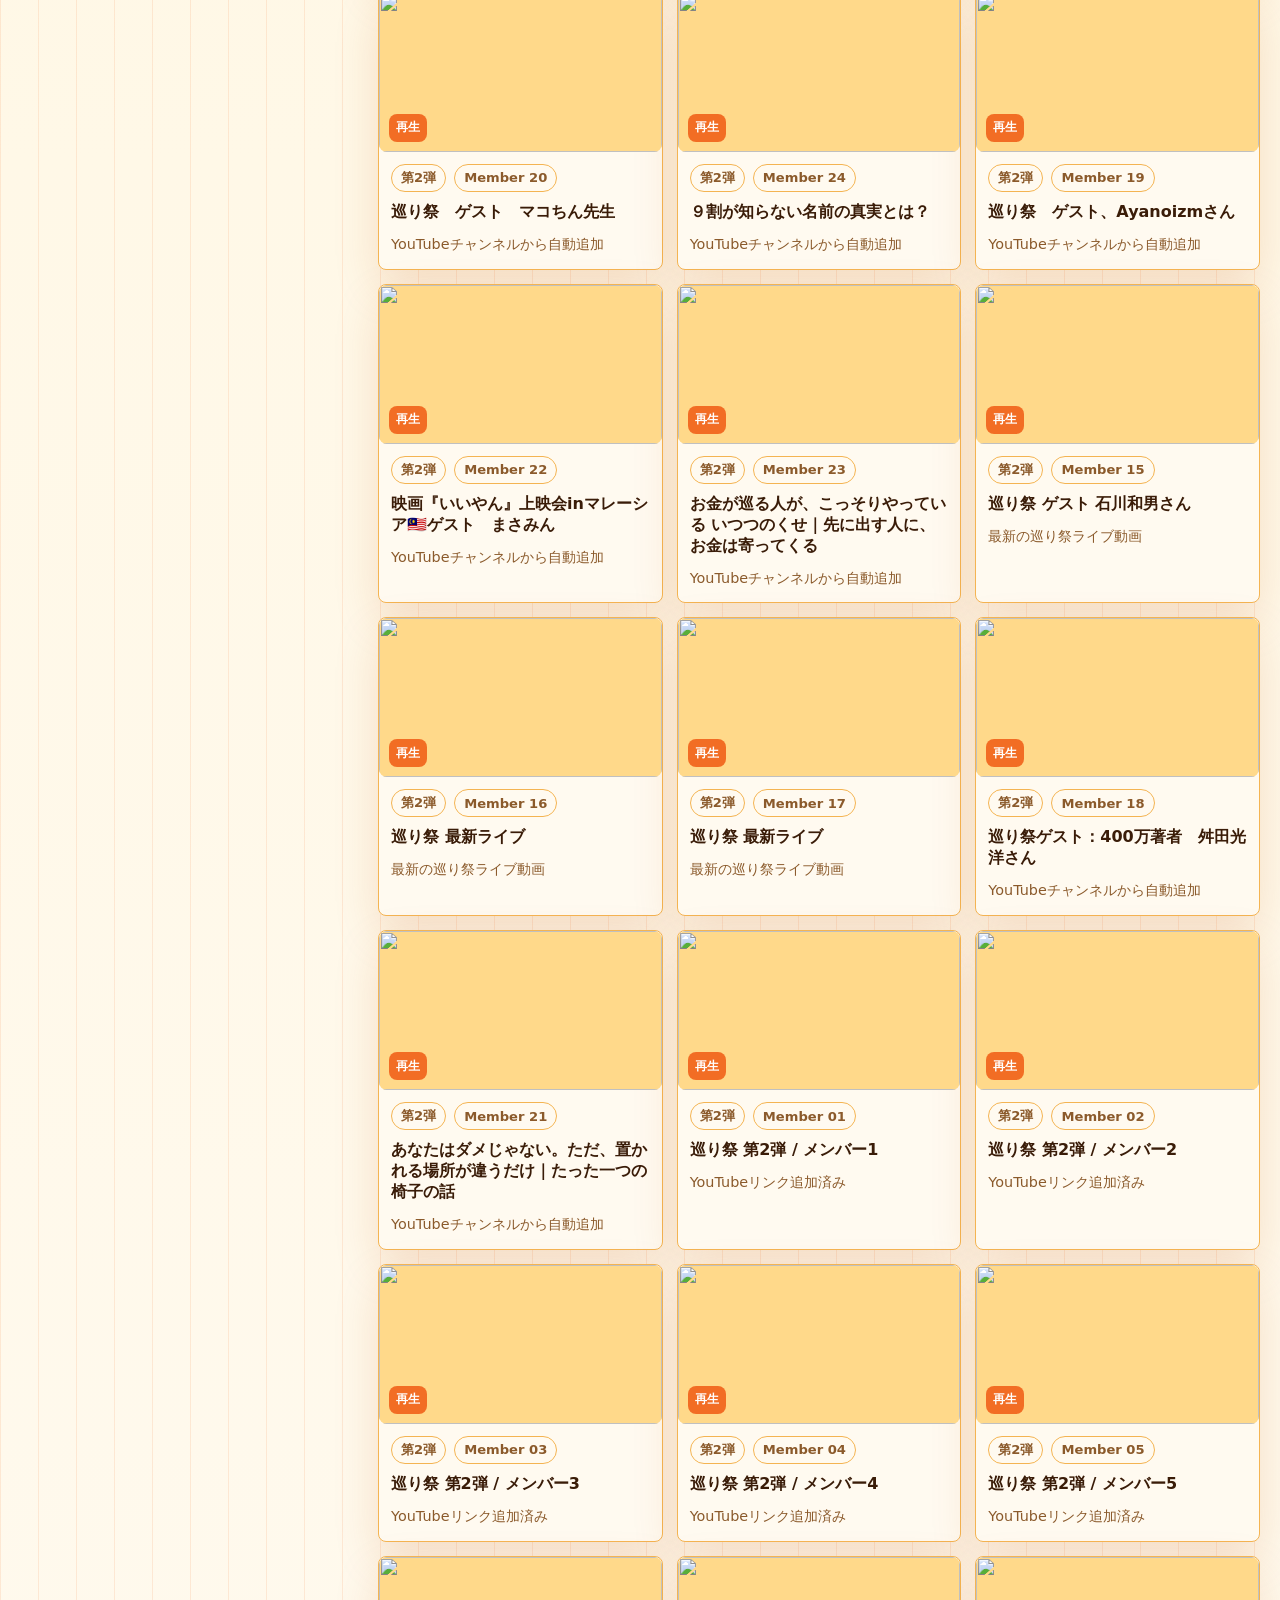
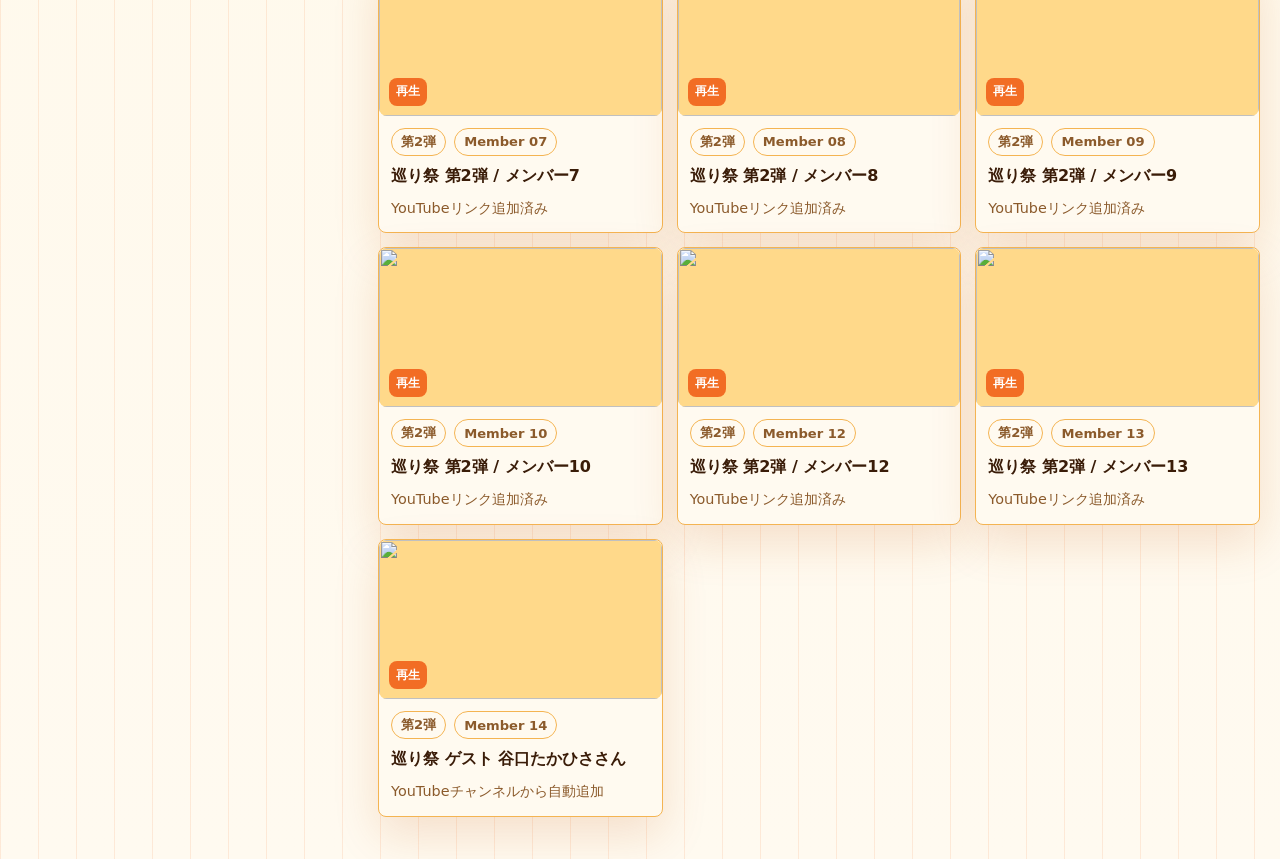
==== commit a0af321b: "Auto add latest YouTube videos" ====
--- a/eguri-matsuri/index.html
+++ b/eguri-matsuri/index.html
@@ -1134,6 +1134,24 @@
     "youtubeUrl": "https://www.youtube.com/watch?v=2oRNKEOuzbc",
     "note": "YouTubeチャンネルから自動追加",
     "date": "2026-11-25"
+  },
+  {
+    "member": "104",
+    "name": "メンバー104",
+    "series": "第2弾",
+    "title": "女神フェス　あゆみかん🍊",
+    "youtubeUrl": "https://www.youtube.com/watch?v=DSlY3kfOFxo",
+    "note": "YouTubeチャンネルから自動追加",
+    "date": "2026-11-26"
+  },
+  {
+    "member": "105",
+    "name": "メンバー105",
+    "series": "第2弾",
+    "title": "巡り祭　ゲスト　片岡夕美子さん",
+    "youtubeUrl": "https://www.youtube.com/watch?v=EF-aTdEI1zs",
+    "note": "YouTubeチャンネルから自動追加",
+    "date": "2026-11-26"
   }
 ];
 </script>
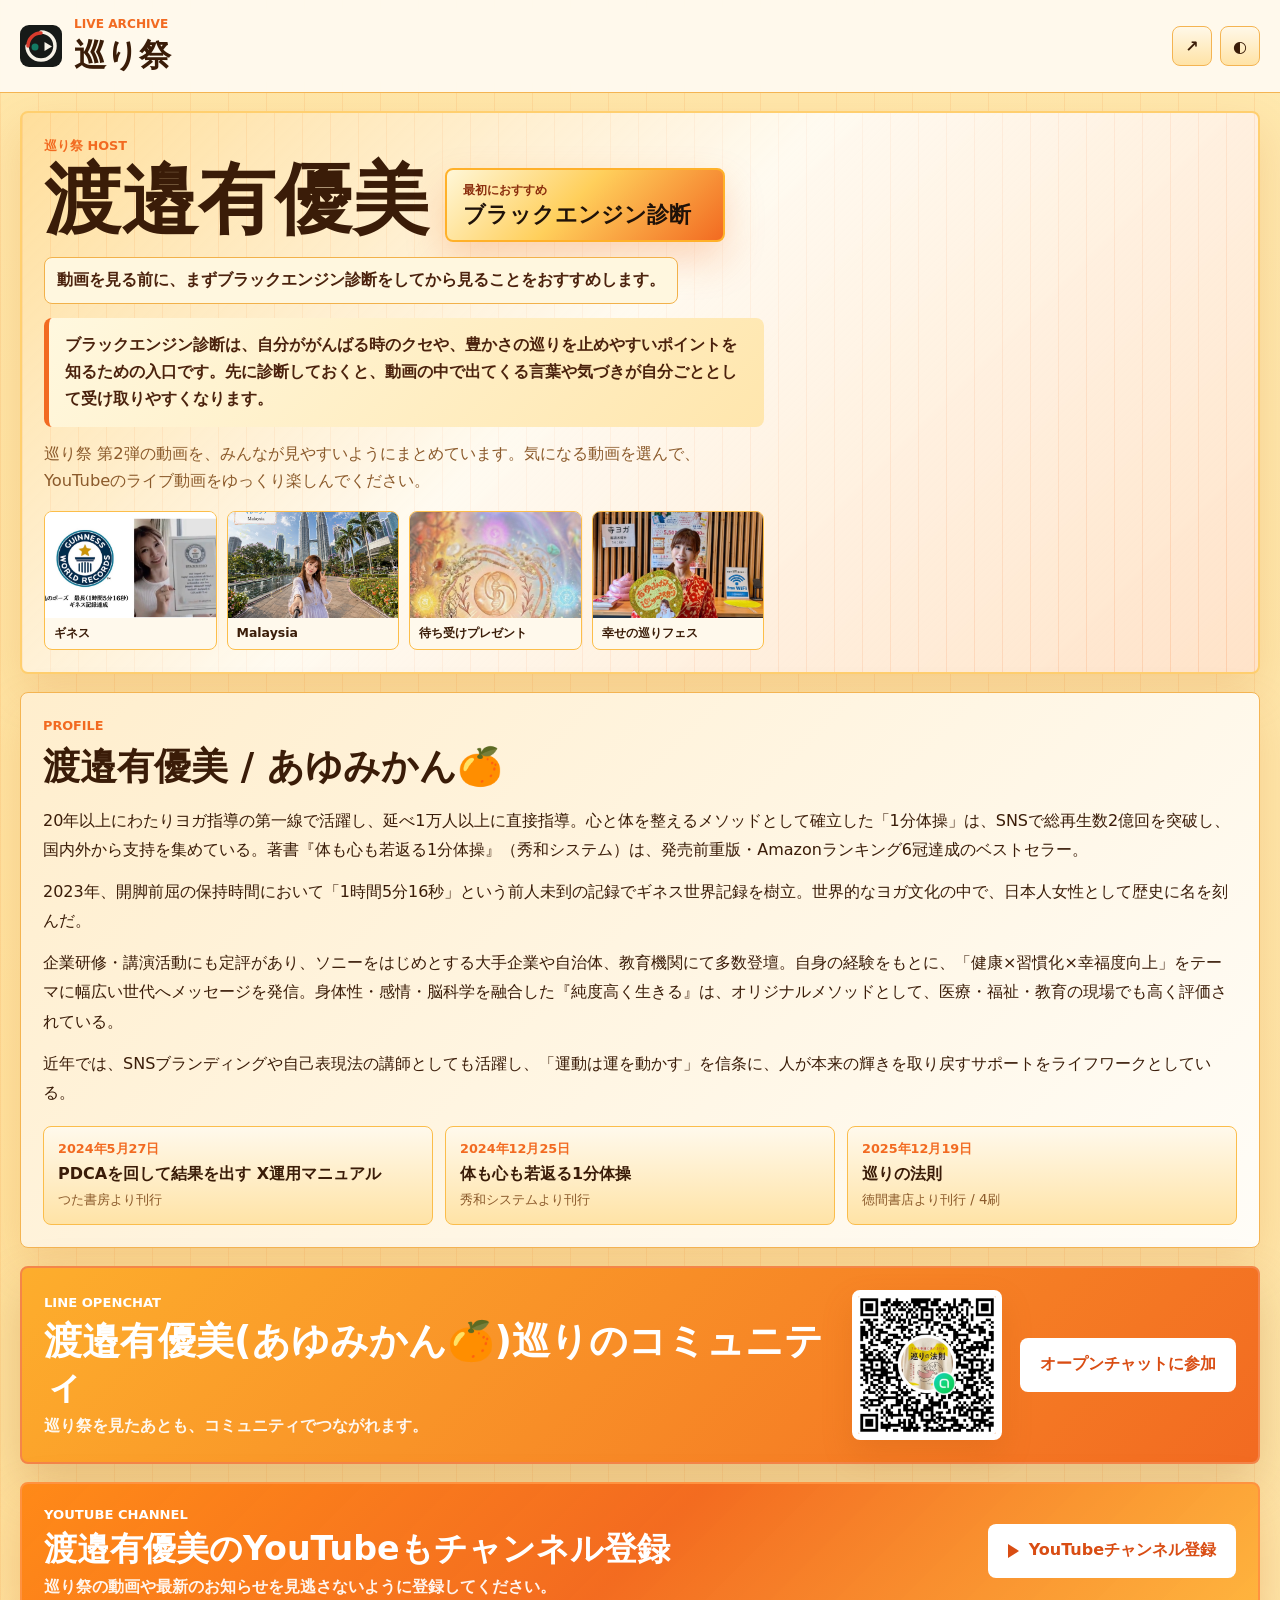
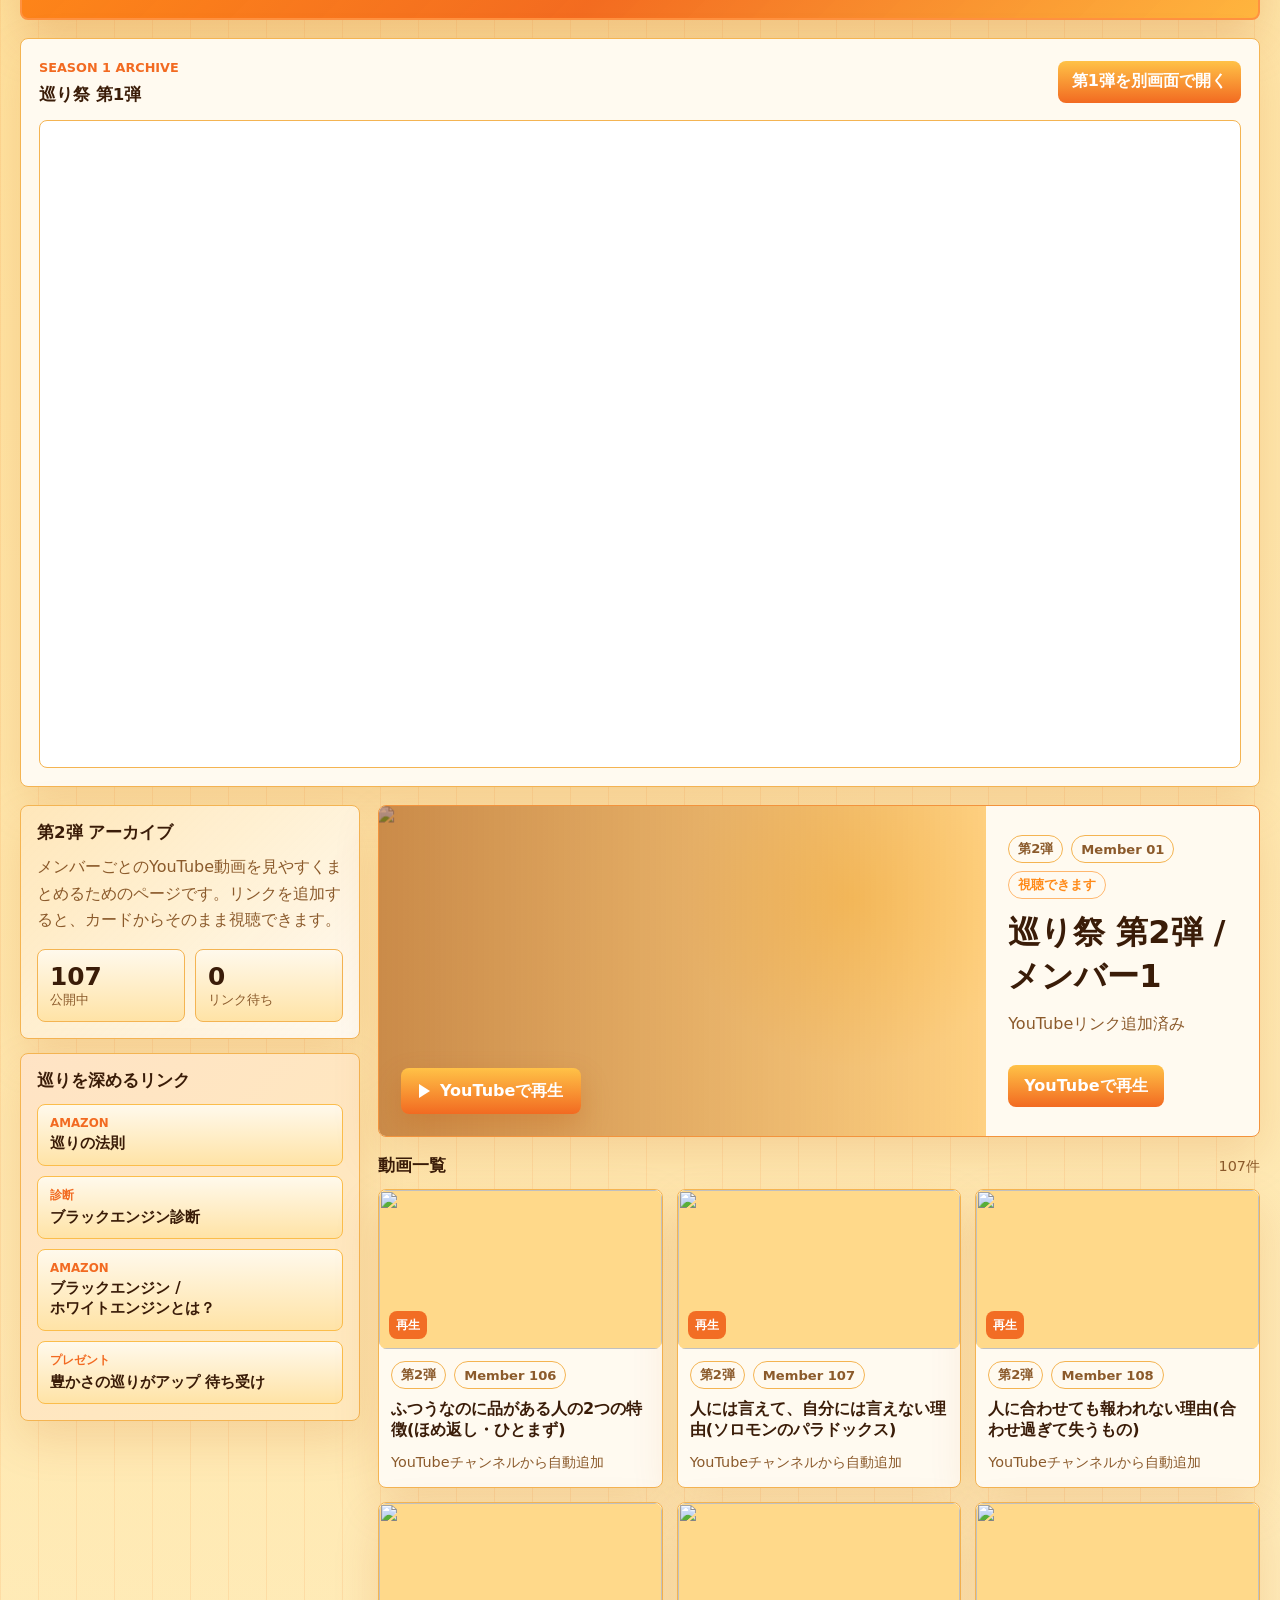
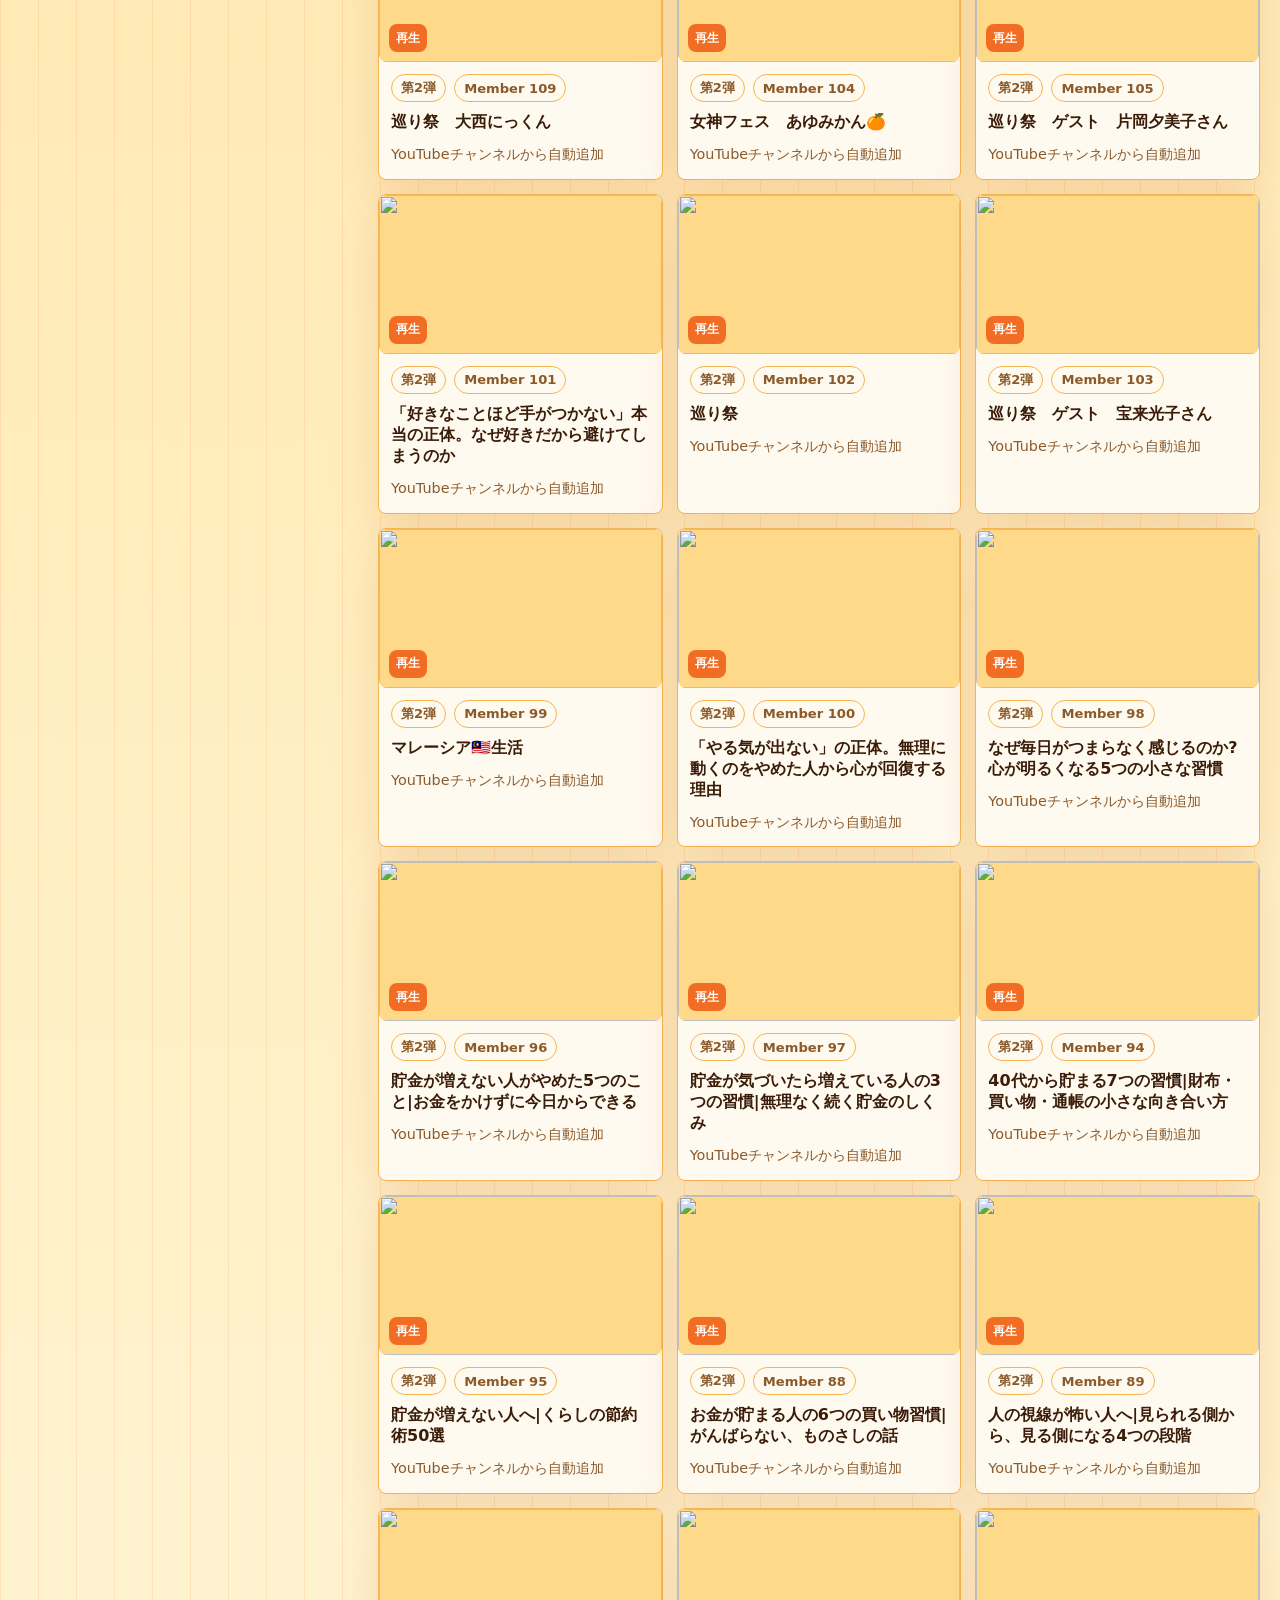
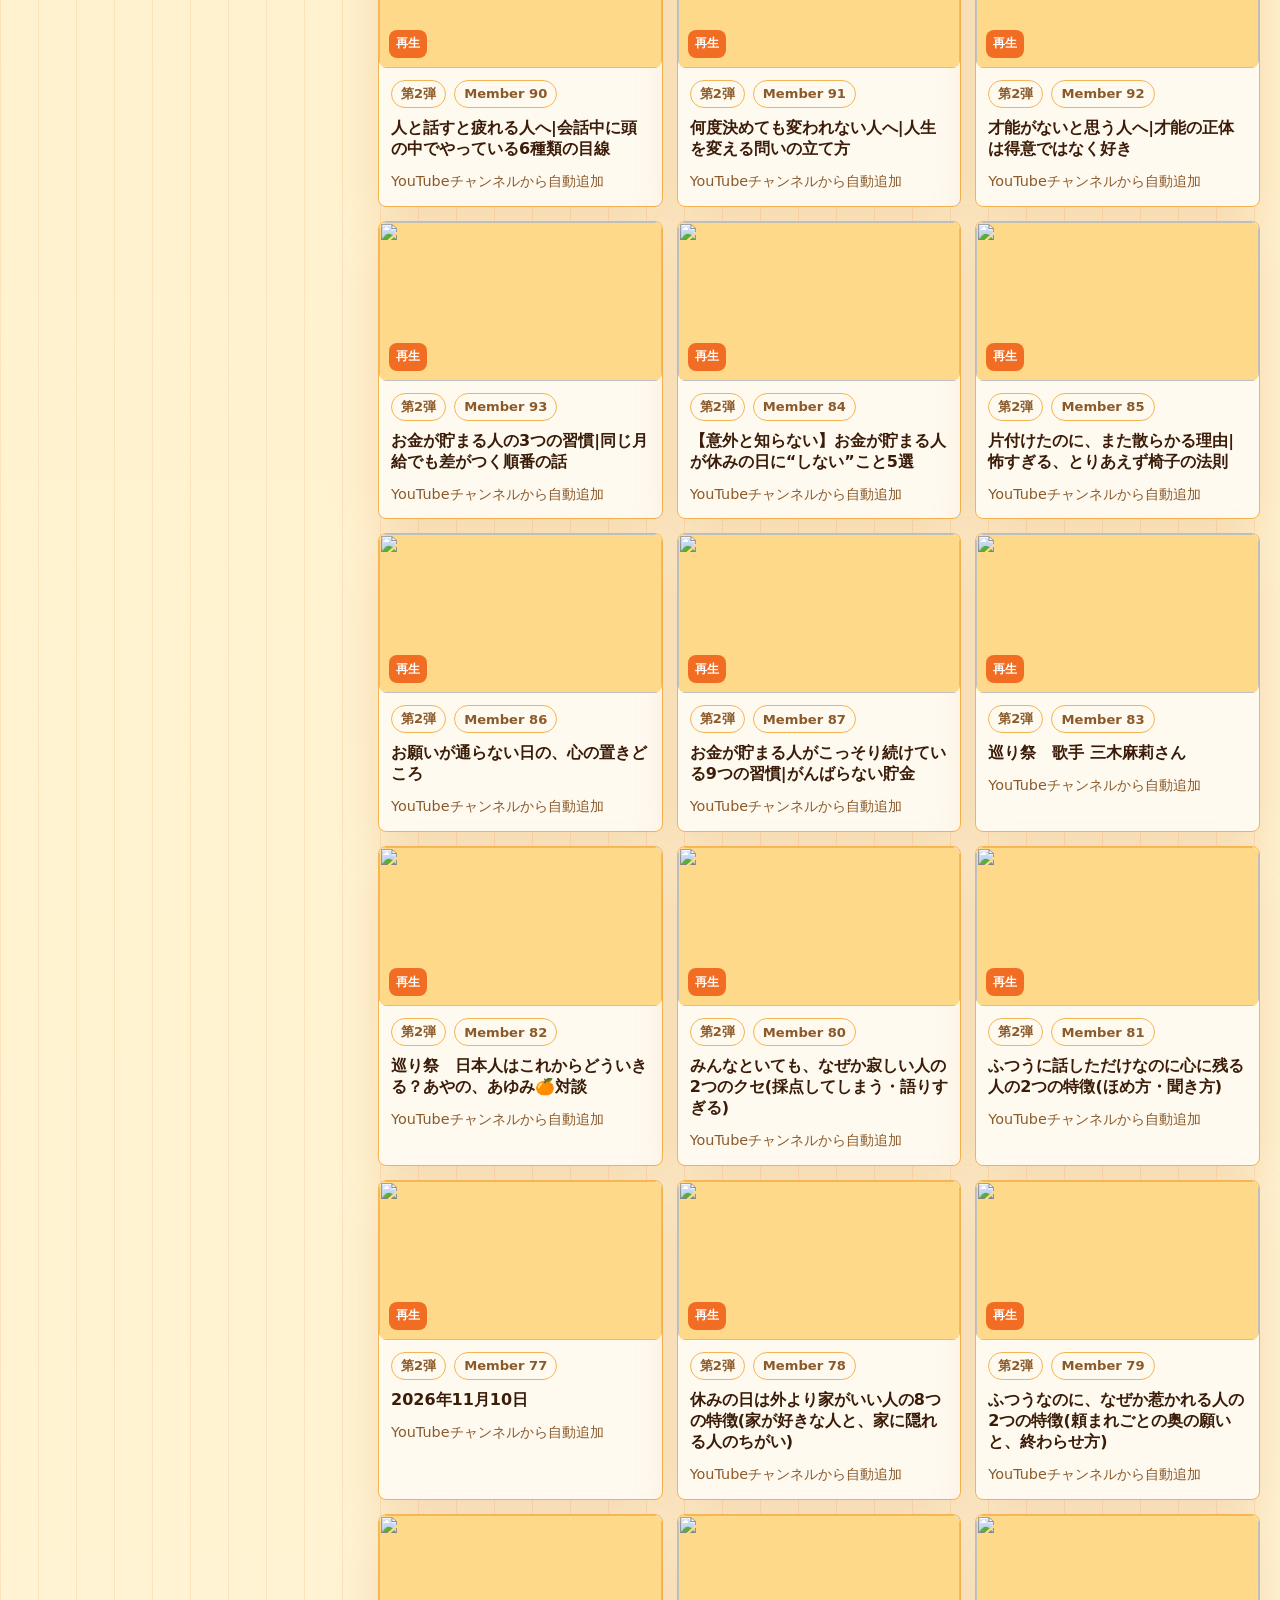
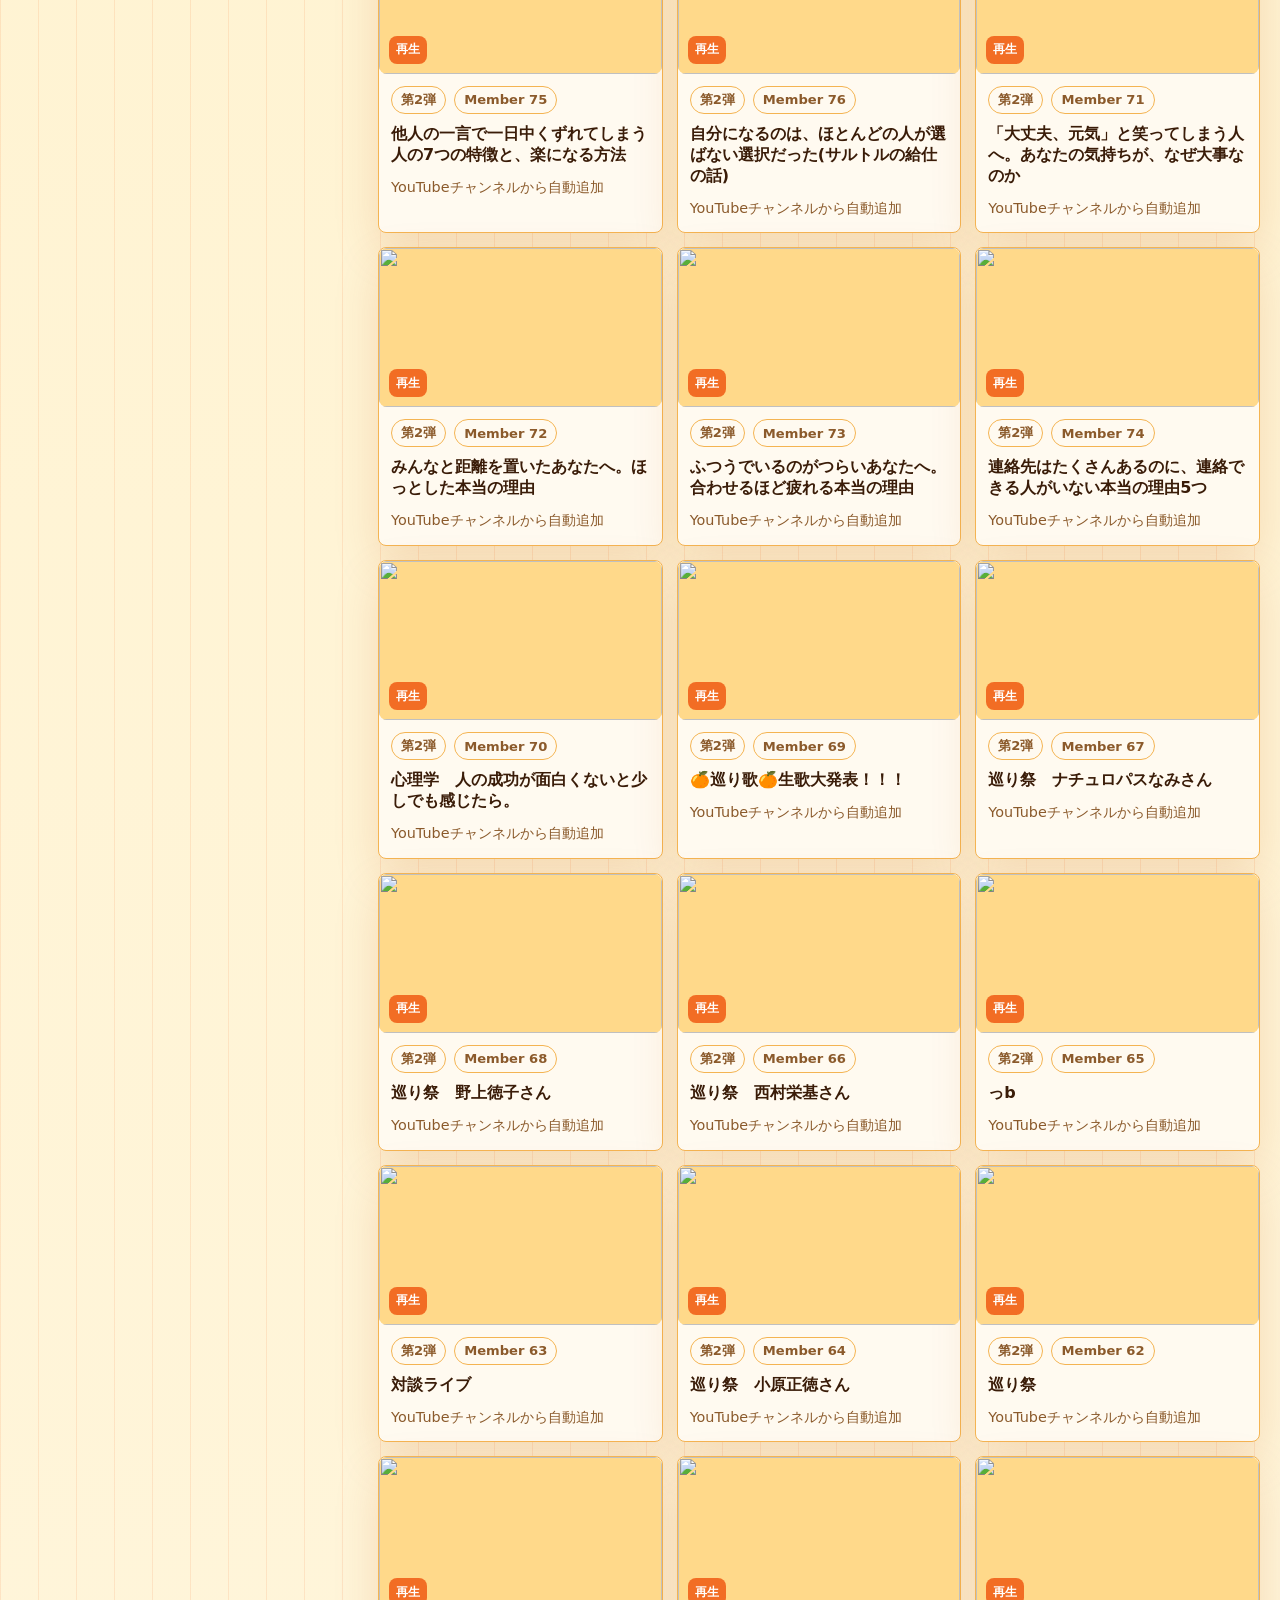
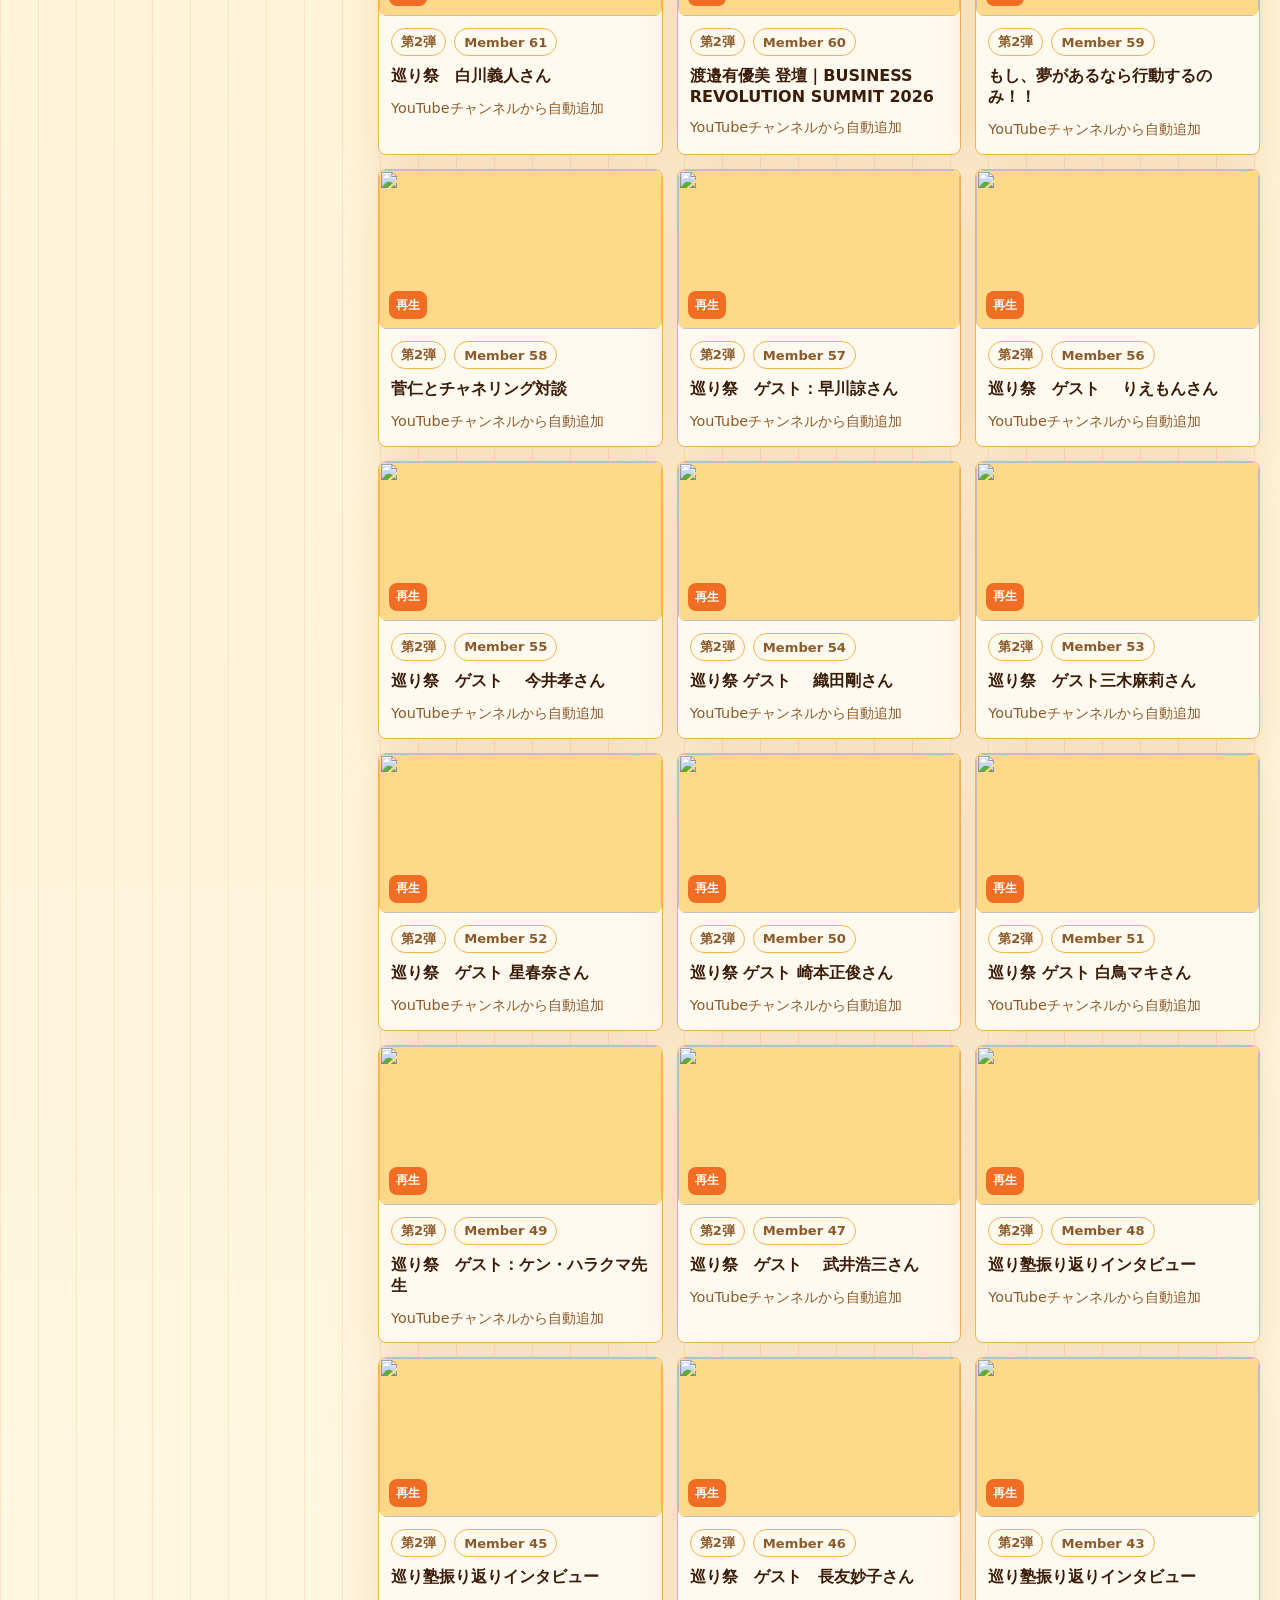
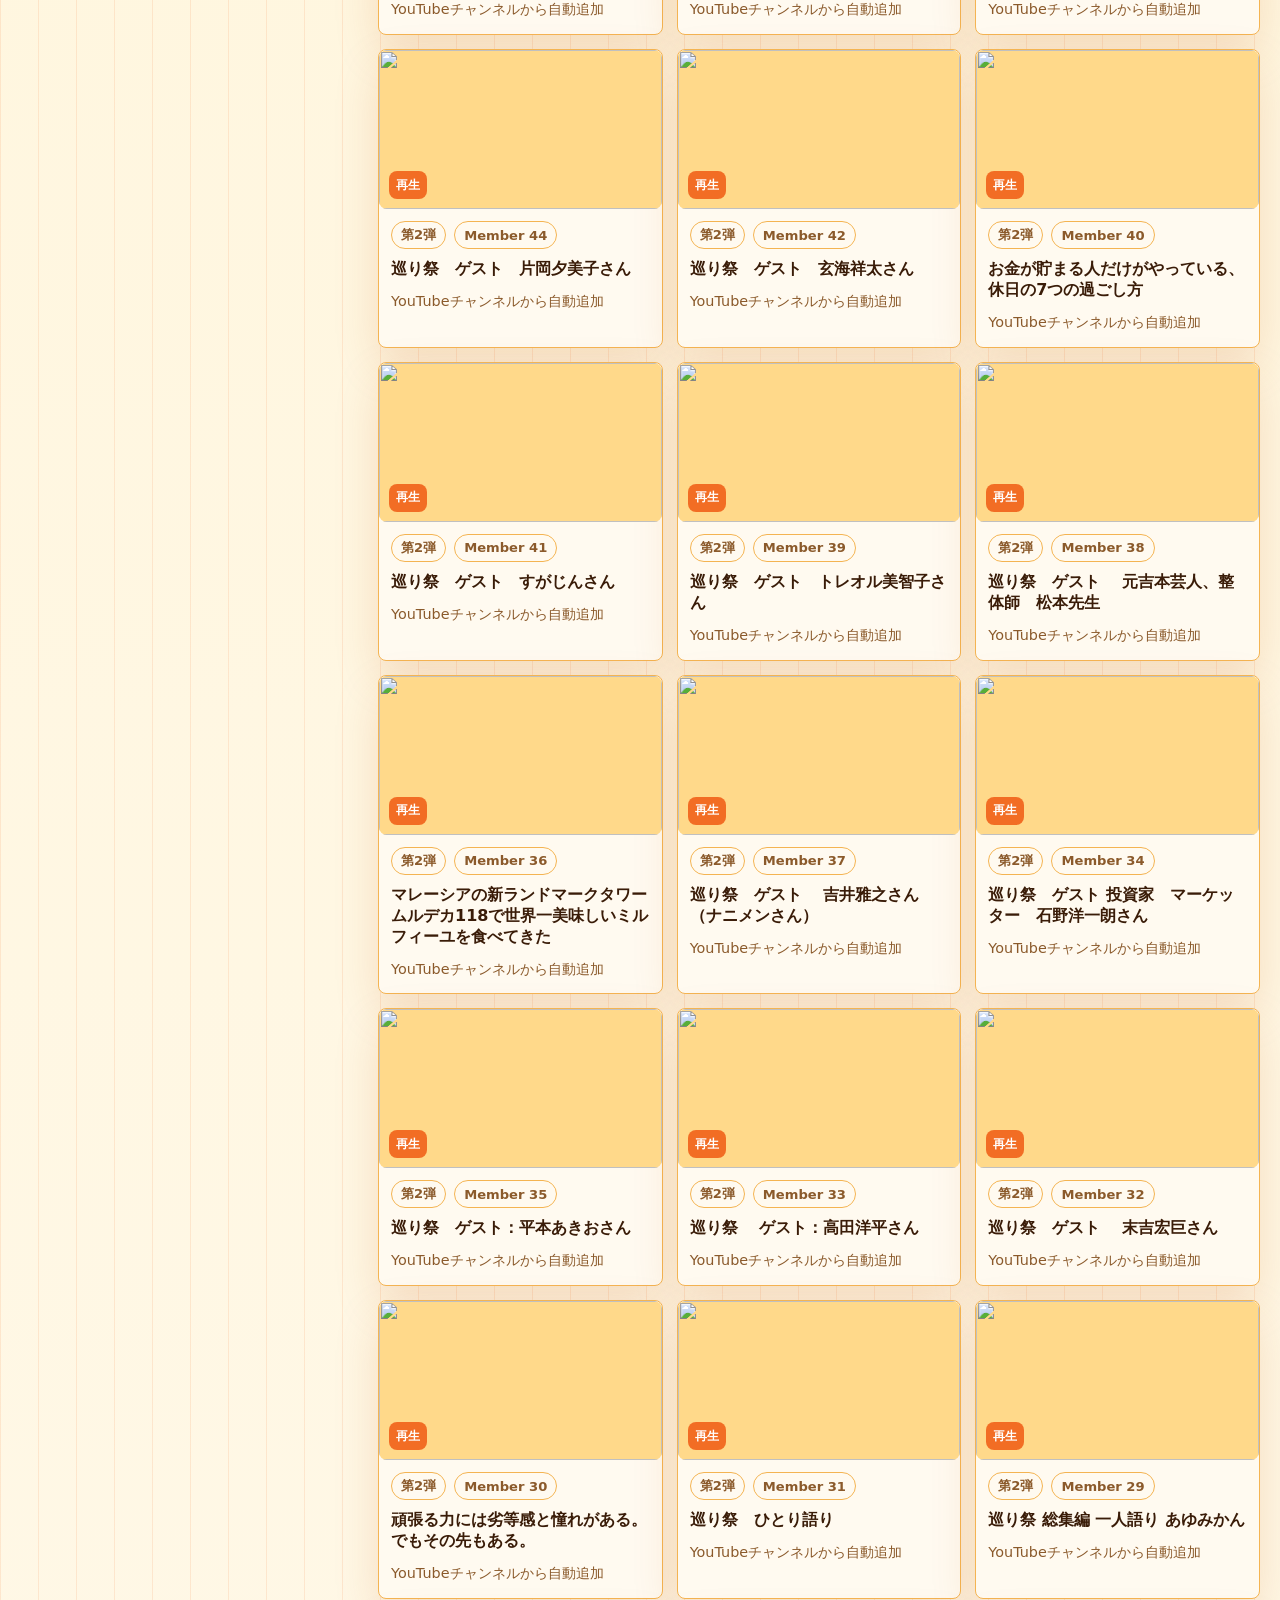
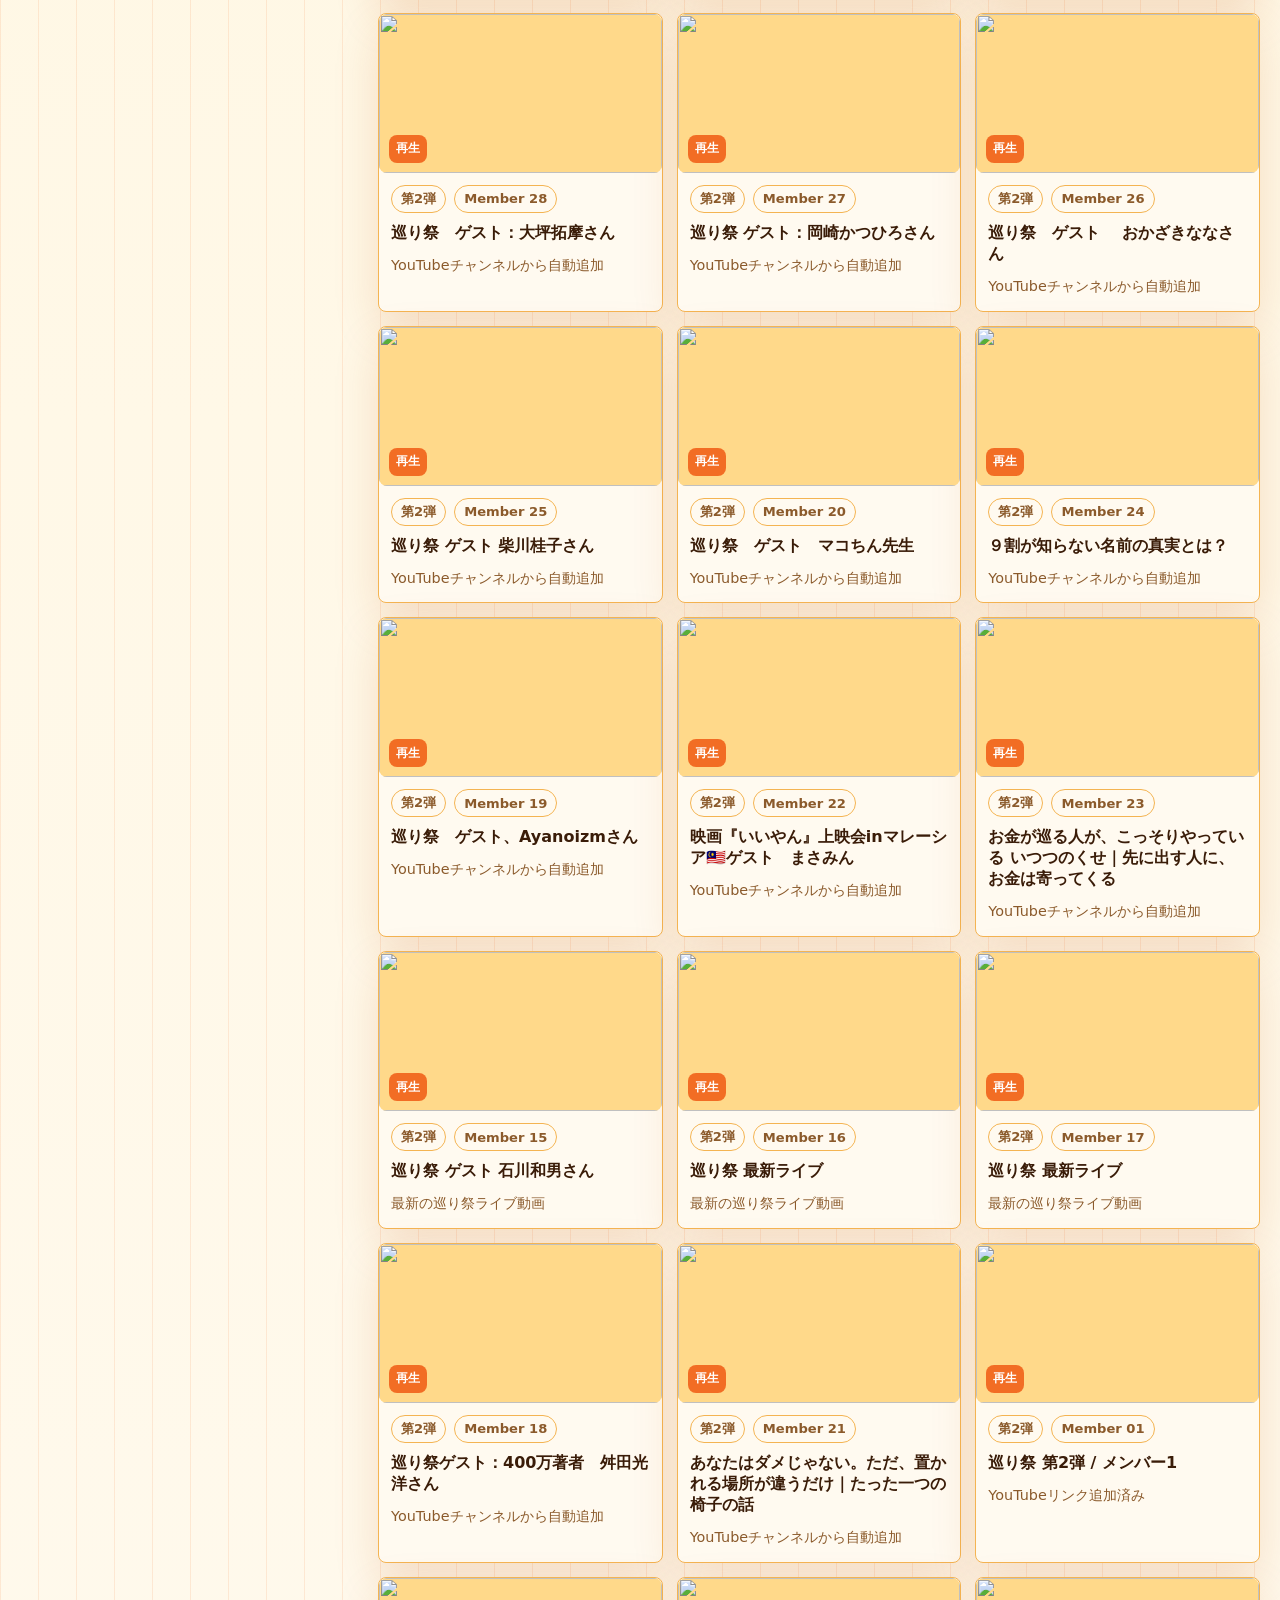
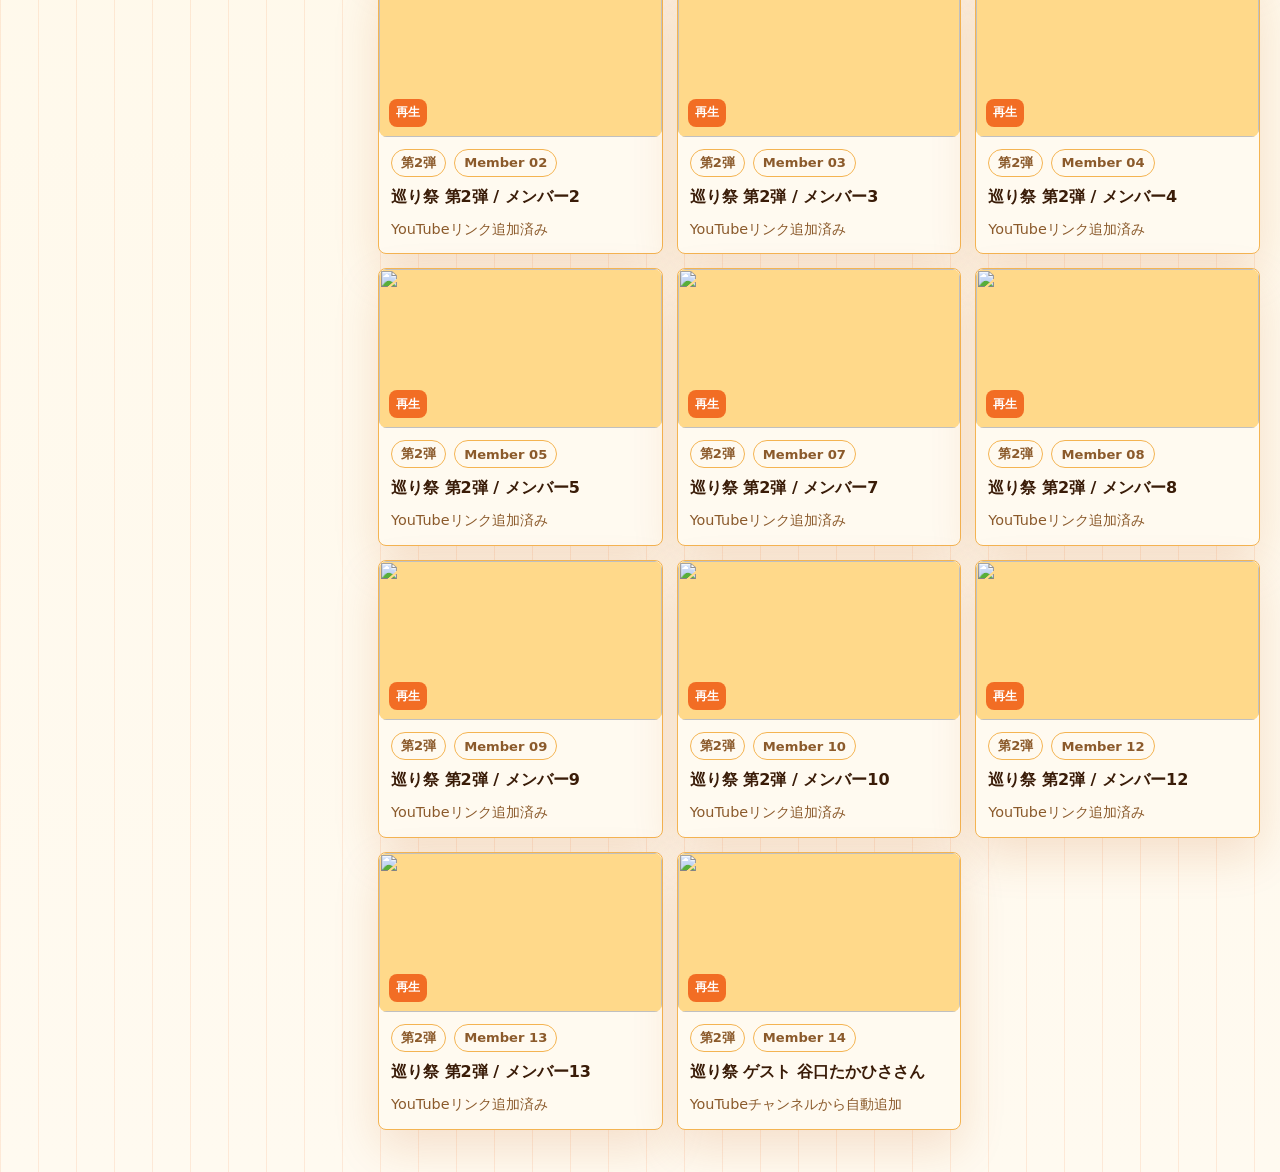
==== commit 6be30977: "Auto add latest YouTube videos" ====
--- a/eguri-matsuri/index.html
+++ b/eguri-matsuri/index.html
@@ -1152,6 +1152,42 @@
     "youtubeUrl": "https://www.youtube.com/watch?v=EF-aTdEI1zs",
     "note": "YouTubeチャンネルから自動追加",
     "date": "2026-11-26"
+  },
+  {
+    "member": "106",
+    "name": "メンバー106",
+    "series": "第2弾",
+    "title": "ふつうなのに品がある人の2つの特徴(ほめ返し・ひとまず)",
+    "youtubeUrl": "https://www.youtube.com/watch?v=7ltw2UnqCuw",
+    "note": "YouTubeチャンネルから自動追加",
+    "date": "2026-11-27"
+  },
+  {
+    "member": "107",
+    "name": "メンバー107",
+    "series": "第2弾",
+    "title": "人には言えて、自分には言えない理由(ソロモンのパラドックス)",
+    "youtubeUrl": "https://www.youtube.com/watch?v=grXUKYv-6uI",
+    "note": "YouTubeチャンネルから自動追加",
+    "date": "2026-11-27"
+  },
+  {
+    "member": "108",
+    "name": "メンバー108",
+    "series": "第2弾",
+    "title": "人に合わせても報われない理由(合わせ過ぎて失うもの)",
+    "youtubeUrl": "https://www.youtube.com/watch?v=6GJ8sCfgkzE",
+    "note": "YouTubeチャンネルから自動追加",
+    "date": "2026-11-27"
+  },
+  {
+    "member": "109",
+    "name": "メンバー109",
+    "series": "第2弾",
+    "title": "巡り祭　大西にっくん",
+    "youtubeUrl": "https://www.youtube.com/watch?v=ItR8yzVT_g0",
+    "note": "YouTubeチャンネルから自動追加",
+    "date": "2026-11-27"
   }
 ];
 </script>
